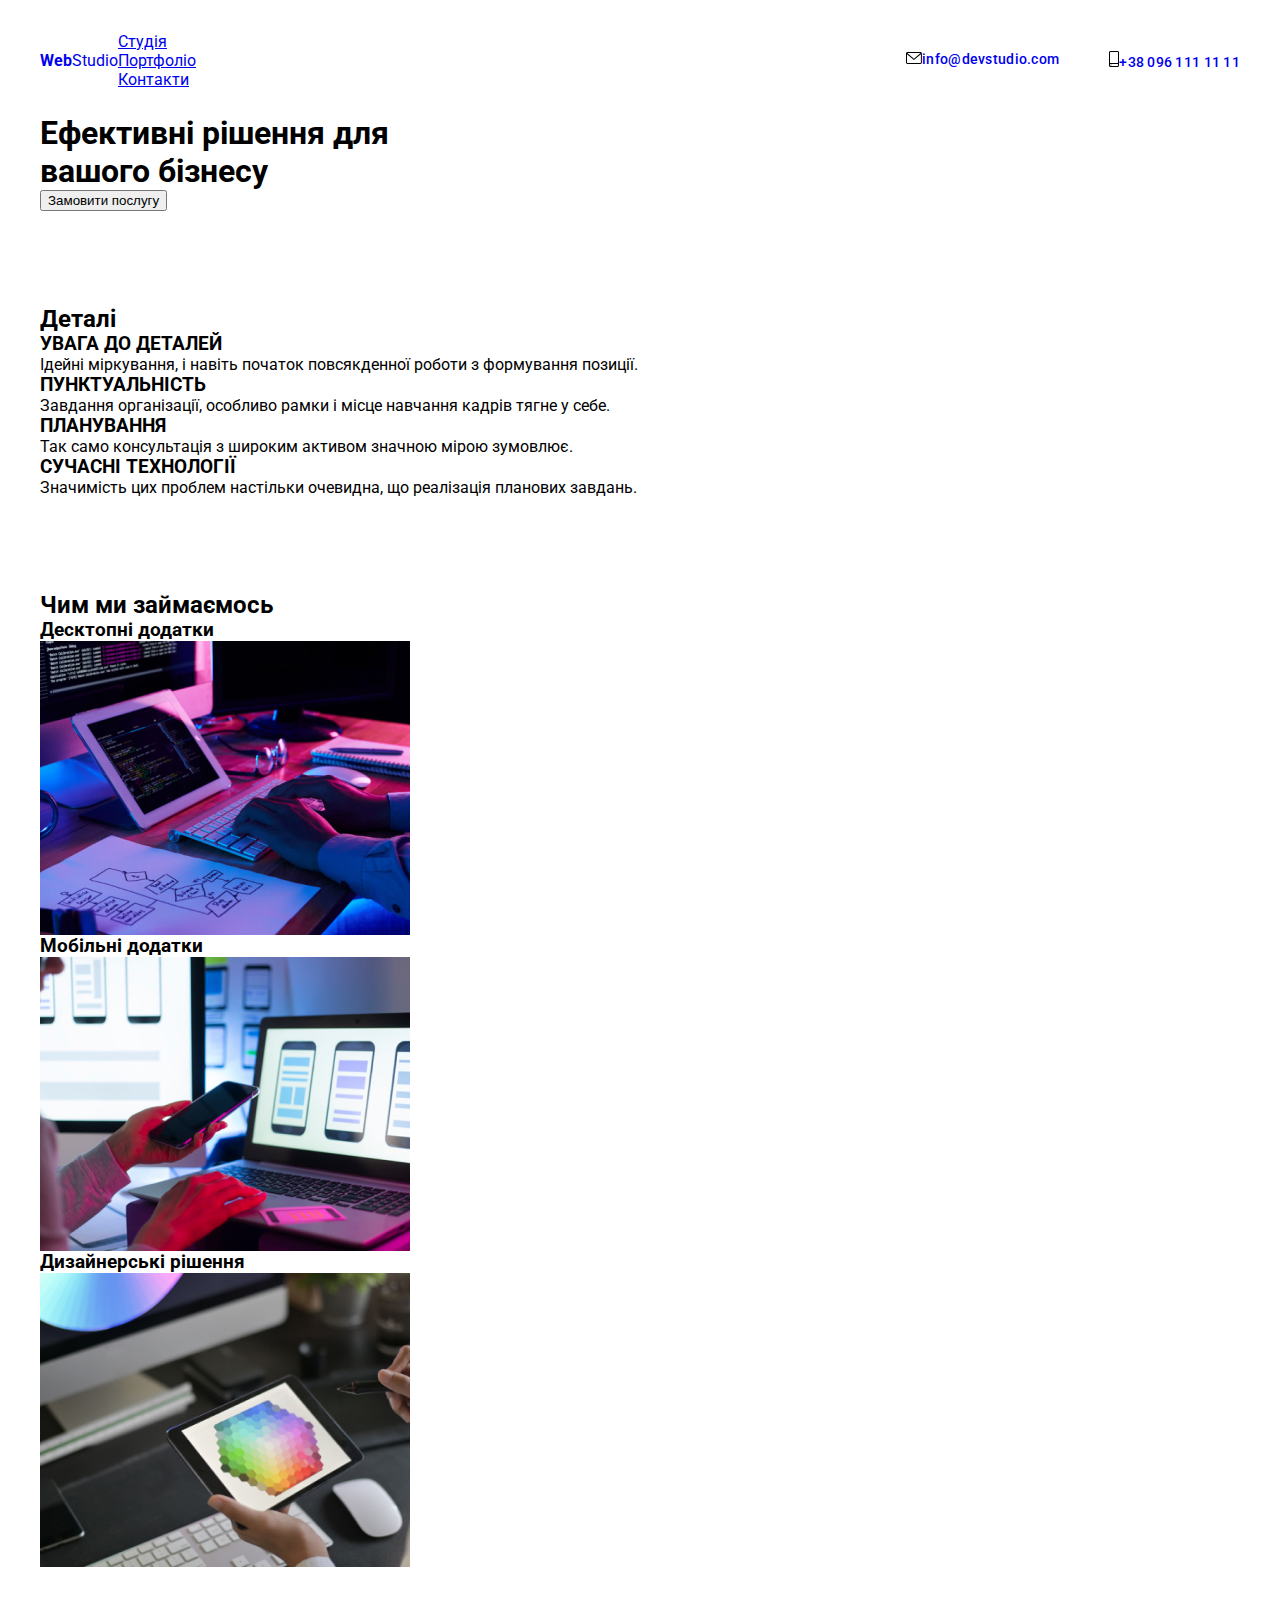
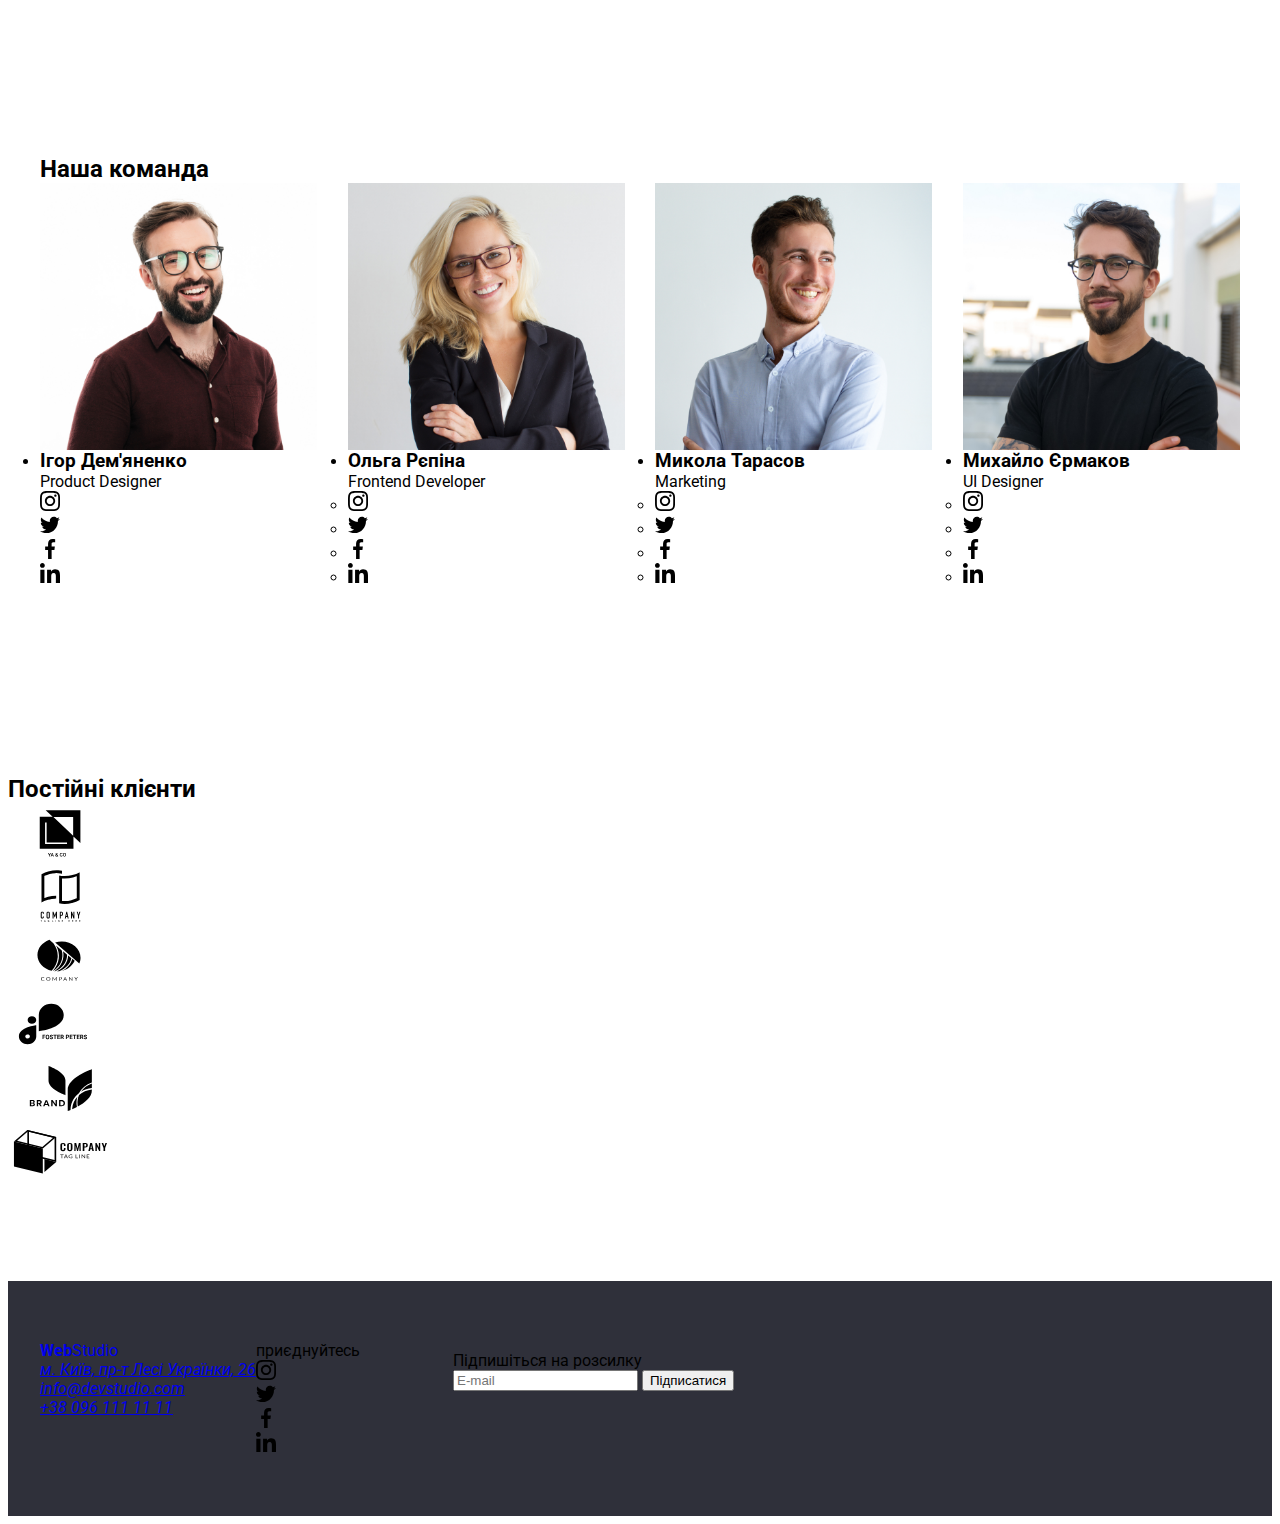
==== index.html @ be44d1a6 "HEPLP" ====
<!DOCTYPE html>
<html lang="en">
  <head>
    <meta charset="UTF-8" />
    <meta name="viewport" content="width=device-width, initial-scale=1.0" />
    <title>WebStudio</title>
    <link rel="shortcut icon" href="./images/favicon.svg" type="image/x-icon">
    <link
      rel="stylesheet"
      href="https://cdnjs.cloudflare.com/ajax/libs/modern-normalize/2.0.0/modern-normalize.min.css"
      integrity="sha512-4xo8blKMVCiXpTaLzQSLSw3KFOVPWhm/TRtuPVc4WG6kUgjH6J03IBuG7JZPkcWMxJ5huwaBpOpnwYElP/m6wg=="
      crossorigin="anonymous"
      referrerpolicy="no-referrer"
    />
    <link rel="preconnect" href="https://fonts.googleapis.com" />
    <link rel="preconnect" href="https://fonts.gstatic.com" crossorigin />
    <link
      href="https://fonts.googleapis.com/css2?family=Raleway:wght@700&family=Roboto:wght@400;500;700;900&display=swap"
      rel="stylesheet"
    />
    <link rel="stylesheet" href="./css/style.css">
    <link rel="stylesheet" href="./css/main.min.css">
  </head>
  <body>
    <header class="header">
      <div class="container">
        <a href="./index.html"  class="logo header__logo link"><b class="logo__accent">Web</b>Studio</a>
        <nav class="nav">
          <ul class="list nav__list">
            <li class="nav__item">
              <a href="./index.html" class="nav__link--current nav__link">Студія</a>
            </li>
            <li class="nav__item">
              <a href="./portfolio.html" class="nav__link">Портфоліо</a>
            </li>
            <li class="nav__item">
              <a href="./index.html" class="nav__link">Контакти</a>
            </li>
          </ul>
        </nav>
        <ul class="list contact-list">
          <li class="contact-list__item">
            <a href="mailto:info@devstudio.com" class="contact-list__link link"
            ><svg width="16" height="12" class="contact-list__icon">
            <use href="./images/symbol-defs.svg#icon-envelope"></use></svg>info@devstudio.com
          </a>
          </li>
          <li class=" contact-list__item">
            <a href="tel:+380961111111" class="contact-list__link link"
            ><svg width="10" height="16" class="contact-list__icon">
            <use href="./images/symbol-defs.svg#icon-smartphone"></use></svg>+38 096 111 11 11
          </a>
          </li>
        </ul>
      </div>
    </header>
    <main class="main">
      <section class="hero">
        <div class="container">
          <h1 class="hero__title">
            Ефективні рішення для<br />вашого бізнесу
          </h1>
          <button type="button" class="btn hero__btn" data-modal-open>
            Замовити послугу
          </button>
        </div>
      </section>
      <section class="advantages">
        <div class="container">
          <h2 class="visually__hidden">Деталі</h2>
          <ul class="list advantages__list">
            <li class="advantages__item">
              <h3 class="advantages__title">УВАГА ДО ДЕТАЛЕЙ</h3>
              <p class="advantages__subtitle">
                Ідейні міркування, і навіть початок повсякденної роботи з
                формування позиції.
              </p>
            </li>
            <li class="advantages__item">
              <h3 class="advantages__title">ПУНКТУАЛЬНІСТЬ</h3>
              <p class="advantages__subtitle">
                Завдання організації, особливо рамки і місце навчання кадрів
                тягне у себе.
              </p>
            </li>
            <li class="advantages__item">
              <h3 class="advantages__title">ПЛАНУВАННЯ</h3>
              <p class="advantages__subtitle">
                Так само консультація з широким активом значною мірою зумовлює.
              </p>
            </li>
            <li class="advantages__item">
              <h3 class="advantages__title">СУЧАСНІ ТЕХНОЛОГІЇ</h3>
              <p class="advantages__subtitle">
                Значимість цих проблем настільки очевидна, що реалізація
                планових завдань.
              </p>
            </li>
          </ul>
        </div>
      </section>
      <section class="work">
        <div class="container">
          <h2 class="work__title">Чим ми займаємось</h2>
          <ul class="list work__list">
            <li class="work__item">
              <h3 class="work__text">Десктопні додатки</h3>
              <img
                src="./images/work_img1.jpg"
                class="work__img"
                alt="працюємо"
              />
            </li>
            <li class="work__item">
               <h3 class="work__text">Мобільні додатки</h3>
              <img
                src="./images/work_img2.jpg"
                class="work__img"
                alt="телефон"
              />
            </li>
            <li class="work__item">
               <h3 class="work__text">Дизайнерські рішення</h3>
              <img
                src="./images/work_img3.jpg"
                class="work__img"
                alt="планшет"
              />
            </li>
          </ul>
        </div>
      </section>
      <section class="workers">
        <div class="container">
          <h2 class="workers__title">Наша команда</h2>
          <ul class="workers-list">
            <li class="workers__item">
              <img
                src="./images/worker_img4.jpg"
                class="workers__img"
                height="260"
                alt="Ігор Дем'яненко Product Designer"
              />
              <div class="div__workers">
              <h3 class="workers__title">Ігор Дем'яненко</h3>
              <p class="workers__subtitle">Product Designer</p>
              <ul class="list workers-soc-list">
                <li class="item__icon"><a href="" class="workers__link"><svg width="20" height="20" class="icon__link">
              <use href="./images/symbol-defs.svg#icon-instagram"></use></svg></a></li>
                <li class="item__icon"><a href="" class="workers__link"><svg width="20" height="20" class="icon__link">
              <use href="./images/symbol-defs.svg#icon-twitter"></use></svg></a></li>
                <li class="item__icon"><a href="" class="workers__link"><svg width="20" height="20" class="icon__link">
              <use href="./images/symbol-defs.svg#icon-facebook"></use></svg></a></li>
                <li class="item__icon"><a href="" class="workers__link"><svg width="20" height="20" class="icon__link">
              <use href="./images/symbol-defs.svg#icon-linkedin"></use></svg></a></li>
              </ul>
              </div>
            </li>
            <li class="workers__item">
              <img
                src="./images/worker_img5.jpg"
                class="workers__img"
                height="260"
                alt="Ольга Рєпіна Frontend Developer"
              />
              <div class="div__workers">
              <h3 class="workers__title">Ольга Рєпіна</h3>
              <p class="workers__subtitle">Frontend Developer</p>
              <ul class="workers-soc-list">
                <li class="item__icon"><a href="" class="workers__link"><svg width="20" height="20" class="icon__link">
              <use href="./images/symbol-defs.svg#icon-instagram"></use></svg></a></li>
                <li class="item__icon"><a href="" class="workers__link"><svg width="20" height="20" class="icon__link">
              <use href="./images/symbol-defs.svg#icon-twitter"></use></svg></a></li>
                <li class="item__icon"><a href="" class="workers__link"><svg width="20" height="20" class="icon__link">
              <use href="./images/symbol-defs.svg#icon-facebook"></use></svg></a></li>
                <li class="item__icon"><a href="" class="workers__link"><svg width="20" height="20" class="icon__link">
              <use href="./images/symbol-defs.svg#icon-linkedin"></use></svg></a></li>
              </ul>
              </div>
            </li>
            <li class="workers__item">
              <img
                src="./images/worker_img6.jpg"
                class="workers__img"
                height="260"
                alt="Микола Тарасов Marketing"
              />
              <div class="div__workers">
              <h3 class="workers__title">Микола Тарасов</h3>
              <p class="workers__subtitle">Marketing</p>
              <ul class="workers-soc-list">
                <li class="item__icon"><a href="" class="workers__link"><svg width="20" height="20" class="icon__link">
              <use href="./images/symbol-defs.svg#icon-instagram"></use></svg></a></li>
                <li class="item__icon"><a href="" class="workers__link"><svg width="20" height="20" class="icon__link">
              <use href="./images/symbol-defs.svg#icon-twitter"></use></svg></a></li>
                <li class="item__icon"><a href="" class="workers__link"><svg width="20" height="20" class="icon__link">
              <use href="./images/symbol-defs.svg#icon-facebook"></use></svg></a></li>
                <li class="item__icon"><a href="" class="workers__link"><svg width="20" height="20" class="icon__link">
              <use href="./images/symbol-defs.svg#icon-linkedin"></use></svg></a></li>
              </ul>
              </div>
            </li>
            <li class="workers__item">
              <img
                src="./images/worker_img7.jpg"
                class="workers__img"
                height="260"
                alt="Михайло Єрмаков UI Designer"
              />
              <div class="div__workers">
              <h3 class="workers__title">Михайло Єрмаков</h3>
              <p class="workers__subtitle">UI Designer</p>
              <ul class="workers-soc-list">
                <li class="item__icon"><a href="" class="workers__link"><svg width="20" height="20" class="icon__link">
              <use href="./images/symbol-defs.svg#icon-instagram"></use></svg></a></li>
                <li class="item__icon"><a href="" class="workers__link"><svg width="20" height="20" class="icon__link">
              <use href="./images/symbol-defs.svg#icon-twitter"></use></svg></a></li>
                <li class="item__icon"><a href="" class="workers__link"><svg width="20" height="20" class="icon__link">
              <use href="./images/symbol-defs.svg#icon-facebook"></use></svg></a></li>
                <li class="item__icon"><a href="" class="workers__link"><svg width="20" height="20" class="icon__link">
              <use href="./images/symbol-defs.svg#icon-linkedin"></use></svg></a></li>
              </ul>
              </div>
            </li>
          </ul>
        </div>
      </section>
      <section class="customer">
        <h2 class="customer__title">Постійні клієнти</h2>
        <ul class="customer__list list">
          <li class="customer__item"><a href="" class="customer__link"><svg width="106" height="60" class="customer__icon">
            <use href="./images/symbol-defs.svg#icon-logo_yaco"></use></svg></a></li>
            <li class="customer__item"><a href="" class="customer__link"><svg width="106" height="60" class="customer__icon">
            <use href="./images/symbol-defs.svg#icon-logo_companytaglinehere"></use></svg></a></li>
            <li class="customer__item"><a href="" class="customer__link"><svg width="106" height="60" class="customer__icon">
            <use href="./images/symbol-defs.svg#icon-logo_company"></use></svg></a></li>
            <li class="customer__item"><a href="" class="customer__link"><svg width="106" height="60" class="customer__icon">
            <use href="./images/symbol-defs.svg#icon-logo_foster"></use></svg></a></li>
            <li class="customer__item"><a href="" class="customer__link"><svg width="106" height="60" class="customer__icon">
            <use href="./images/symbol-defs.svg#icon-logo_brand"></use></svg></a></li>
            <li class="customer__item"><a href="" class="customer__link"><svg width="106" height="60" class="customer__icon">
          <use href="./images/symbol-defs.svg#icon-logo_tagline"></use></svg></a></li>
        </ul>
      </section>
    </main>
    <footer class="footer">
      <div class="container">
        <div class="footer-contacts">
        <a href="./index.html"  class="link logo footer__logo"><b class="logo__accent">Web</b>Studio</a>
        <address class="footer-contacts__address">
          <ul class="list footer-contacts__list">
            <li class="footer-contacts__item">
              <a
                href="https://goo.gl/maps/zTwNYQhZRMvZq7Xy6"
                target="_blank"
                class="footer-contacts__link"
                >м. Київ, пр-т Лесі Українки, 26</a
              >
            </li>
            <li class="footer-contacts__item">
              <a href="mailto:info@devstudio.com" class="footer-contacts__link"
                >info@devstudio.com</a
              >
            </li>
            <li class="footer-contacts__item">
              <a href="tel:+380961111111" class="footer-contacts__link"
                >+38 096 111 11 11</a
              >
            </li>
          </ul>
        </address>
        </div>
        <div class="footer-soc">
        <p class="footer-soc__subtitle">приєднуйтесь</p>
          <ul class="list footer-soc__list">
              <li class="footer-soc__item"><a href="" class="footer-soc__link"><svg width="20" height="20" class="footer-soc__icon">
            <use href="./images/symbol-defs.svg#icon-instagram"></use></svg></a></li>
              <li class="footer-soc__item"><a href="" class="footer-soc__link"><svg width="20" height="20" class="footer-soc__icon">
            <use href="./images/symbol-defs.svg#icon-twitter"></use></svg></a></li>
              <li class="footer-soc__item"><a href="" class="footer-soc__link"><svg width="20" height="20" class="footer-soc__icon">
            <use href="./images/symbol-defs.svg#icon-facebook"></use></svg></a></li>
              <li class="footer-soc__item"><a href="" class="footer-soc__link"><svg width="20" height="20" class="footer-soc__icon">
            <use href="./images/symbol-defs.svg#icon-linkedin"></use></svg></a></li>
          </ul>
          </div>
          <div class="footer-form-div">
            <p class="footer-form-div__text">Підпишіться на розсилку</p>
            <form class="footer-form-div__form">
              <input type="email" name="email" placeholder="E-mail" class="footer-form-div--input">
              <button type="submit" class="btn footer-form-div__btn">Підписатися</button>
            </form>
          </div>
      </div>
    </footer>
        <div class="backdrop is-hidden" data-modal>
    <div class="modal">
      <button type="button" class="btn-close" data-modal-close>
        <svg width="20" height="20">
            <use
              href="./images/symbol-defs.svg#icon-close-black-18dp-2-1"
            ></use>
          </svg>
      </button>
      <h3 class="modal__title">Залиште свої дані, ми вам передзвонимо</h3>
      <form class="modal__form">
        <label for="name" class="modal__label">Ім'я
        <input type="text" id="name" name="name" class="modal__input">
        <svg width="18" height="18" class="modal__icon">
            <use
              href="./images/symbol-defs.svg#icon-person-black"
            ></use>
          </svg>
          </label>
        <label for="phone" class="modal__label">Телефон
        <input type="tel" id="phone" name="phone" class="modal__input">
        <svg width="18" height="18" class="modal__icon">
            <use
              href="./images/symbol-defs.svg#icon-phone-black"
            ></use>
          </svg>
          </label>
        <label for="email" class="modal__label">Пошта
        <input type="email" id="email" name="email" class="modal__input">
        <svg width="18" height="18" class="modal__icon">
            <use
              href="./images/symbol-defs.svg#icon-email-black"
            ></use>
          </svg>
          </label>
        <label for="comment" class="modal__label">Коментар
        <textarea id="comment" cols="30" rows="7" name="comment" placeholder="Введіть текст" class="modal__textarea"></textarea>
        </label>
        <label for="text" class="modal__checkbox"><input type="checkbox" class="modal__checkbox-input">Погоджуюся з розсилкою та приймаю<a href="" class="modal__link">Умови договору</a></label>
        <button type="button" class="btn modal__btn">Відправити</button>
    </div>
    </form>
    </div>
    <script src="./js/modal.js"></script>
  </body>
</html>
---- css/style.css ----
:root {
  --accent-color: #2196f3;
  --main-color: #212121;
  --add-color: #757575;
  --add-white: #ffffff;
  --main-bd-color: #2f303a;
  --bg-color: #4DB02A;
}
body {
  font-family: Roboto;
}
h1,
h2,
h3,
h4,
p {
  margin-top: 0;
  margin-bottom: 0;
}
ul {
  margin-top: 0;
  margin-bottom: 0;
  padding-left: 0;
}
img {
  display: block;
  max-width: 100%;
  height: auto;
}
.list {
  list-style: none;
  padding: 0;
}
.link {
  text-decoration: none;
}
.visually-hidden {
  position: absolute;
  width: 1px;
  height: 1px;
  margin: -1px;
  border: 0;
  padding: 0;
  white-space: nowrap;
  clip-path: inset(100%);
  clip: rect(0 0 0 0);
  overflow: hidden;
}
.container {
  width: 1200px;
  margin: 0 auto;
  padding: 0 15px;
}
.header {
  padding-top: 24px;
  padding-bottom: 25px;
}
.header .container {
  display: flex;
  align-items: center;
}
.logo-link {
  font-family: Raleway;
  font-size: 26px;
  letter-spacing: 0.78px;
  margin-right: 93px;
  color: #000;
}
.logo-link {
  text-decoration: none;
}
.current.nav-link {
  color: var(--accent-color);
}
.current::after {
  content: "";
  display: block;
  height: 4px;
  width: 100%;
  background-color: var(--accent-color);
  position: absolute;
  top: 45px;
  border-radius: 2px;
  transition: transform 250ms cubic-bezier(0.4, 0, 0.2, 1);
}
.current:hover:after {
  transform: translateY(-20px);
}
.logo-accent {
  color: var(--accent-color);
}
.nav-list {
  display: flex;
  gap: 50px;
}
.nav-link {
  color: var(--main-color);
  font-size: 14px;
  font-weight: 500;
  letter-spacing: 0.28px;
  text-decoration: none;
  position: relative;
  transition: color 250ms cubic-bezier(0.4, 0, 0.2, 1);
}
.nav-link:hover,
.nav-link:focus {
  color: var(--accent-color);
  cursor: pointer;
}
.contact-div {
  margin-right: 70px;
  display: flex;
  flex-direction: column;
}
.contact-list {
  color: var(--add-color);
  font-size: 14px;
  font-weight: 500;
  letter-spacing: 0.28px;
  text-decoration: none;
  display: flex;
  margin-left: auto;
  gap: 50px;
}
.contact-link {
  color: var(--add-color);
  font-size: 14px;
  font-weight: 500;
  letter-spacing: 0.28px;
  text-decoration: none;
  display: flex;
  align-items: center;
  gap: 10px;
  transition: color 250ms cubic-bezier(0.4, 0, 0.2, 1);
}
.contact-link:hover,
.contact-link:focus {
  color: var(--accent-color);
  cursor: pointer;
}
.contacts-list-item:not(:last-child) {
  margin-bottom: 9px;
}
.list-icon {
  display: inline-block;
  fill: #757575;
  transition: fill 250ms cubic-bezier(0.4, 0, 0.2, 1);
}
.contact-link:hover .list-icon,
.contact-link:focus .list-icon {
  fill: var(--accent-color);
}
.hero-contant {
  color: var(--add-white);
  background-color: var(--main-bd-color);
  text-align: center;
  padding-top: 200px;
  padding-bottom: 200px;
  background-repeat: no-repeat;
  background-image: linear-gradient(
      rgba(47, 48, 58, 0.4),
      rgba(47, 48, 58, 0.4)
    ),
    url(../images/peaple_img.jpg);
  text-align: center;
}
.hero-contant-title {
  color: var(--add-white);
  font-size: 44px;
  font-weight: 900;
  line-height: 1.36;
  margin-bottom: 30px;
  text-transform: uppercase;
  letter-spacing: 2.64px;
}
.hero-contant-btn {
  color: var(--add-white);
  background-color: var(--accent-color);
  font-size: 16px;
  font-weight: 700;
  line-height: 1.87;
  letter-spacing: 0.96px;
  border-radius: 4px;
  padding-top: 10px;
  padding-bottom: 10px;
  padding-left: 32px;
  padding-right: 32px;
  border: none;
  box-shadow: 0px 4px 4px 0px rgba(0, 0, 0, 0.15);
  transition: opacity 250ms cubic-bezier(0.4, 0, 0.2, 1);
}
.hero-contant-btn:hover,
.hero-contant-btn:focus {
  cursor: pointer;
  opacity: 0.7;
}
.advantages {
  padding-top: 94px;
  padding-bottom: 94px;
}
.advantages-list {
  display: flex;
  gap: 30px;
}
.advantages-item-title {
  color: var(--main-color);
  font-size: 14px;
  letter-spacing: 0.42px;
  flex-basis: calc((100% - 3 * 30px) / 4);
}
.advantages-item-title::before {
  content: "";
  width: 270px;
  height: 120px;
  border-radius: 4px;
  background-color: var(--add-white);
  background-position: center;
  background-repeat: no-repeat;
  display: block;
  margin-bottom: 30px;
}
.advantages-item-title:nth-child(1)::before {
  background-image: url(../images/group_svg1_svg.svg);
}
.advantages-item-title:nth-child(2)::before {
  background-image: url(../images/clock_svg2_svg.svg);
}
.advantages-item-title:nth-child(3)::before {
  background-image: url(../images/diagram_svg3_svg.svg);
}
.advantages-item-title:nth-child(4)::before {
  background-image: url(../images/astronaut_svg4_svg.svg);
}
.advantages-subtitle {
  color: var(--add-color);
  font-size: 14px;
  line-height: 1.71;
  letter-spacing: 0.42px;
}
.advantages-title {
  color: var(--main-color);
  font-size: 14px;
  padding-bottom: 10px;
}
.work {
  padding-bottom: 94px;
}
.work-list {
  display: flex;
  justify-content: center;
  gap: 30px;
}
.work-title {
  color: var(--main-color);
  font-size: 36px;
  letter-spacing: 1.08px;
  text-align: center;
  margin-bottom: 50px;
}
.work-item {
  position: relative;
}
.work-text {
  color: var(--add-white);
  text-align: center;
  font-size: 14px;
  font-weight: 700;
  line-height: normal;
  letter-spacing: 0.42px;
  text-transform: uppercase;
  background: rgba(47, 48, 58, 0.8);
  position: absolute;
  text-align: center;
  width: 370px;
  padding: 27px 0;
  bottom: 0px;
}
.workers {
  padding-top: 94px;
  padding-bottom: 94px;
  background: var(--add-white);
}
.workers-title {
  color: var(--main-color);
  font-size: 36px;
  letter-spacing: 1.08px;
  text-align: center;
  margin-bottom: 50px;
}
.workers-subtitle {
  color: var(--add-color);
  text-align: center;
  letter-spacing: 0.48px;
  font-size: 16px;
  padding-bottom: 16px;
}
.workers-item-title {
  color: var(--main-color);
  text-align: center;
  font-size: 16px;
  letter-spacing: 0.48px;
  margin-bottom: 10px;
}
.div-workers {
  padding-top: 30px;
  padding-bottom: 30px;
}
.workers-item {
  box-shadow: 0px 2px 1px 0px rgba(0, 0, 0, 0.2),
    0px 1px 1px 0px rgba(0, 0, 0, 0.14), 0px 1px 3px 0px rgba(0, 0, 0, 0.12);
  border-radius: 0px 0px 4px 4px;
  background: var(--add-white);
}
.workers-list {
  display: flex;
  justify-content: center;
  gap: 30px;
}
.workers-social-list {
  display: flex;
  justify-content: center;
  gap: 10px;
}
.workers-link {
  border-radius: 50%;
  background-color: transparent;
  padding: 12px;
  display: flex;
  align-items: center;
  transition: background-color 250ms cubic-bezier(0.4, 0, 0.2, 1);
}
.workers-link:hover,
.workers-link:focus {
  background-color: var(--accent-color);
  cursor: pointer;
}
.icon-link {
  fill: var(--add-color);
  transition: fill 250ms cubic-bezier(0.4, 0, 0.2, 1);
}
.workers-link:focus .icon-link,
.workers-link:hover .icon-link {
  fill: var(--add-white);
}
.customer {
  padding-top: 94px;
  padding-bottom: 94px;
}
.customer-title {
  color: var(--main-color);
  text-align: center;
  font-size: 36px;
  line-height: normal;
  letter-spacing: 1.08px;
  /* margin-top: 94px; */
  margin-bottom: 50px;
}
.customer-soc-list {
  display: flex;
  justify-content: center;
  gap: 30px;
}
.customer-icon-link {
  fill: var(--add-color);
  transition: fill 250ms cubic-bezier(0.4, 0, 0.2, 1);
  background-size: ;
}
.customer-link {
  border-radius: 4px;
  border: 1px solid var(--add-color);
  width: 170px;
  height: 92px;
  display: flex;
  align-items: center;
  justify-content: center;
  transition: border-color 250ms cubic-bezier(0.4, 0, 0.2, 1);
}
.customer-link:hover, 
.customer-link:focus {
  border-color: var(--accent-color);
}
.customer-link:hover .customer-icon-link,
.customer-link:focus .customer-icon-link {
  cursor: pointer;
  fill: var(--accent-color);
}
.contact-address {
  color: var(--add-white);
  background-color: var(--main-bd-color);
  font-size: 14px;
  line-height: 1.71;
  letter-spacing: 0.42px;
  text-decoration: none;
  transition: color 250ms cubic-bezier(0.4, 0, 0.2, 1);
}
.contact-address:hover {
  color: var(--accent-color);
  cursor: pointer;
}
.contact-address {
  font-style: normal;
}

.footer {
  background-color: var(--main-bd-color);
  padding-top: 60px;
  padding-bottom: 60px;
  display: flex;
}
.footer-link {
  color: var(--add-color);
  font-size: 14px;
  letter-spacing: 0.42px;
  text-decoration: none;
  transition: color 250ms cubic-bezier(0.4, 0, 0.2, 1);
}
.footer-link:hover, 
.footer-link:focus {
  color: var(--accent-color);
  cursor: pointer;
}
.footer-logo-link {
  font-family: Raleway;
  font-size: 26px;
  letter-spacing: 0.78px;
  color: var(--add-white);
  margin-bottom: 20px;
}
.footer .container {
  display: flex;
}
.address-link {
  color: var(--add-white);
  text-decoration: none;
  transition: color 250ms cubic-bezier(0.4, 0, 0.2, 1);
}
.address-link:hover,
.address-link:focus {
  color: var(--accent-color);
  cursor: pointer;
}
.join-subtitle {
  color: var(--add-white);
  font-size: 14px;
  font-weight: 700;
  line-height: normal;
  letter-spacing: 0.42px;
  text-transform: uppercase;
  margin-bottom: 20px;
}
.soc-list-icon {
  fill: var(--add-white);
}
.soc-link {
  border-radius: 50%;
  padding: 12px;
  display: flex;
  align-items: center;
  background-color: rgba(255, 255, 255, 0.1);
  justify-content: center;
  width: 44px;
  height: 44px;
  transition: background-color 250ms cubic-bezier(0.4, 0, 0.2, 1);
}
.soc-link:hover,
.soc-link:focus {
  background-color: var(--accent-color);
  cursor: pointer;
}
.join-soc-list {
  display: flex;
  justify-content: center;
  gap: 10px;
}
.soc-div {
  padding-top: 10px;
}
.footer-form {
  display: flex;
  align-items: center;
  gap: 12px;
}
.footer-form-text {
  color: var(--add-white);
  font-size: 14px;
  font-weight: 700;
  line-height: normal;
  letter-spacing: 0.42px;
  text-transform: uppercase;
  margin-bottom: 20px;
}
.footer-form-input {
  color: rgba(255, 255, 255, 0.6);
  line-height: 20px;
  letter-spacing: 0.48px;
  background: transparent;
  border-radius: 4px;
  border: 1px solid rgba(255, 255, 255, 0.3);
  box-shadow: 0px 4px 4px 0px rgba(0, 0, 0, 0.15);
  padding: 15px;
  width: 358px;
  transition: border-color 250ms cubic-bezier(0.4, 0, 0.2, 1);
}
.footer-form-input:hover,
.footer-form-input:focus {
  border-color: var(--accent-color);
  outline: none;
}
.footer-form-btn {
  color: var(--add-white);
  display: flex;
  align-items: center;
  font-weight: 700;
  line-height: 30px;
  letter-spacing: 0.96px;
  border-radius: 4px;
  background: var(--accent-color);
  box-shadow: 0px 4px 4px 0px rgba(0, 0, 0, 0.15);
  border: none;
  padding-top: 10px;
  padding-bottom: 10px;
  padding-left: 28px;
  gap: 10px;
  padding-right: 28px;
  transition: opacity 250ms cubic-bezier(0.4, 0, 0.2, 1);
}
.footer-form-btn::after {
  content: "";
  display: inline-block;
  height: 24px;
  width: 24px;
  background-image: url(../images/telegram_new.svg);
  background-repeat: no-repeat;
  background-position: center;
}
.footer-form-btn:hover,
.footer-form-btn:focus{
  cursor: pointer;
  opacity: 0.7;
}
.footer-form-div {
  margin-left: 93px;
  padding-top: 10px;
}
.order-title {
  color: var(--main-color);
  text-align: center;
  font-family: Roboto;
  font-size: 20px;
  font-style: normal;
  font-weight: 700;
  line-height: normal;
  letter-spacing: 0.6px;
  margin-bottom: 12px;
}
.form-label {
  display: flex;
  flex-direction: column;
  color: var(--add-color);
  font-size: 12px;
  line-height: normal;
  letter-spacing: 0.12px;
  position: relative;
}
.form-label:not(:first-child) {
  margin-top: 10px;
}
.input-textarea {
  color: rgba(117, 117, 117, 0.5);
  line-height: normal;
  letter-spacing: 0.12px;
  padding: 12px 16px 12px 16px;
  border-radius: 4px;
  border: 1px solid rgba(33, 33, 33, 0.2);
  padding-top: 12px;
  padding-left: 16px;
  width: 448px;
  resize: none;
  margin-top: 4px;
  transition: border-color 250ms cubic-bezier(0.4, 0, 0.2, 1);
}
.form-input {
  border-radius: 4px;
  border: 1px solid rgba(33, 33, 33, 0.2);
  width: 448px;
  height: 40px;
  margin-top: 4px;
  padding: 11px 0 11px 42px;
  outline: none;
  transition: border-color 250ms cubic-bezier(0.4, 0, 0.2, 1);
}
.form-input:hover,
.form-input:focus,
.input-textarea:hover,
.input-textarea:focus {
  border-color: var(--accent-color);
}
.backdrop {
  position: fixed;
  top: 0;
  left: 0;
  width: 100%;
  height: 100%;
  background-color: rgba(0, 0, 0, 0.2);
  opacity: 1;
  transition: opacity 250ms cubic-bezier(0.4, 0, 0.2, 1);
}
.backdrop.is-hidden {
  opacity: 0;
  pointer-events: none;
}
.no-scroll {
  overflow: hidden;
}
.modal {
  position: absolute;
  top: 50%;
  left: 50%;
  min-width: 528px;
  min-height: 581px;
  border-radius: 4px;
  background: #fff;
  box-shadow: 0px 2px 1px 0px rgba(0, 0, 0, 0.2),
    0px 1px 1px 0px rgba(0, 0, 0, 0.14), 0px 1px 3px 0px rgba(0, 0, 0, 0.12);
  transform: translate(-50%, -50%) scale(1);
  padding: 40px;
  transition: transform 250ms cubic-bezier(0.4, 0, 0.2, 1);
  }
  .backdrop.is-hidden .modal {
    transform: translate(-50%, -50%) scale(0);
  }
.btn-order {
  border: 1px solid rgba(0, 0, 0, 0.1);
  border-radius: 50%;
  padding: 6px;
  display: flex;
  align-items: center;
  justify-content: center;
  background: none;
  position: absolute;
  right: 8px;
  top: 8px;
  transition: fill 250ms cubic-bezier(0.4, 0, 0.2, 1);
}
.btn-order:hover,
.btn-order:focus {
  cursor: pointer;
  fill: var(--accent-color);
}
.modal-btn {
  color: var(--add-white);
  text-align: center;
  font-family: Roboto;
  font-size: 16px;
  font-style: normal;
  font-weight: 700;
  line-height: 30px;
  letter-spacing: 0.96px;
  border-radius: 4px;
  background: var(--accent-color);
  box-shadow: 0px 4px 4px 0px rgba(0, 0, 0, 0.15);
  padding: 10px 52px 10px 52px;
  border: none;
  display: block;
  margin: 0 auto;
  transition: opacity 250ms cubic-bezier(0.4, 0, 0.2, 1);
}
.modal-btn:hover ,
.modal-btn:focus {
  cursor: pointer;
  opacity: 0.7;
}
.modal-icon {
  position: absolute;
  display: flex;
  align-items: center;
  bottom: 11px;
  left: 12px;
  transition: fill 250ms cubic-bezier(0.4, 0, 0.2, 1);
}
.form-input:hover + .modal-icon,
.form-input:focus + .modal-icon {
  fill: var(--accent-color);
}
.text-modal {
  color: var(--add-color);
  font-family: Roboto;
  font-size: 14px;
  font-style: normal;
  font-weight: 400;
  line-height: 24px;
  /* 171.429% */
  letter-spacing: 0.42px;
  display: flex;
  align-items: center;
  justify-content: center;
  margin-top: 20px;
  margin-bottom: 30px;
  gap: 8px;
}
.modal-link {
  color: var(--accent-color);
  font-family: Roboto;
  font-size: 14px;
  font-style: normal;
  font-weight: 400;
  line-height: 24px;
  letter-spacing: 0.42px;
  text-decoration-line: underline;
}
.checkbox-btn {
  /* fill: #212121; */
}
.filter-btn {
  color: var(--main-color);
  min-width: 73px;
  padding: 6px 22px;
  font-family: Roboto;
  font-size: 16px;
  font-weight: 500;
  line-height: 1.63;
  letter-spacing: 0.48px;
  background-color: var(--add-white);
  border-radius: 4px;
  border-color: transparent;
  transition: background-color 250ms cubic-bezier(0.4, 0, 0.2, 1), color 250ms cubic-bezier(0.4, 0, 0.2, 1), box-shadow 250ms cubic-bezier(0.4, 0, 0.2, 1);
}
.filter-btn:hover,
.filter-btn:focus {
  color: var(--add-white);
  background-color: var(--accent-color);
  cursor: pointer;
  box-shadow: 0px 2px 2px 0px rgba(0, 0, 0, 0.12),
    0px 1px 2px 0px rgba(0, 0, 0, 0.08), 0px 3px 1px 0px rgba(0, 0, 0, 0.1);
}
.filter-list {
  display: flex;
  justify-content: center;
  gap: 8px;
}
.projects {
  padding-top: 94px;
  padding-bottom: 50px;
}
.project-item-title {
  color: var(--main-color);
  font-size: 18px;
  line-height: 2;
  letter-spacing: 1.08px;
}
.projects-list {
  margin-top: 50px;
  display: flex;
  flex-wrap: wrap;
  gap: 30px;
}
.project-link {
  text-decoration: none;
  display: block;
  transition: box-shadow 250ms cubic-bezier(0.4, 0, 0.2, 1);
}
.project-link:focus,
.project-link:hover {
  box-shadow: 1px 4px 6px 0px rgba(0, 0, 0, 0.16),
    0px 4px 4px 0px rgba(0, 0, 0, 0.06), 0px 1px 1px 0px rgba(0, 0, 0, 0.12);
}
.div-project {
  padding: 20px 24px;
  border: 1px solid var(--add-white);
}
.projects-item {
  flex-basis: calc((100% - 60px) / 3);
}
.projects-item:hover .project-overlay {
  transform: translateY(0);
}
.project-overlay {
  position: absolute;
  top: 0;
  left: 0;
  height: 100%;
  width: 100%;
  background-color: var(--accent-color);
  transform: translateY(101%);
  transition: transform 250ms cubic-bezier(0.4, 0, 0.2, 1);
}
.text-overlay {
  color: var(--add-white);
  font-size: 18px;
  font-weight: 400;
  line-height: 28px;
  letter-spacing: 0.54px;
  padding: 63px 24px;
}
.project-subtitle {
  color: var(--add-color);
  font-size: 16px;
  line-height: 1.87;
  letter-spacing: 0.48px;
}
.wrapper-project-img {
  overflow: hidden;
  position: relative;
}
---- css/main.min.css ----
:root{--accent-color: #2196f3;--main-color: #212121;--add-color: #757575;--add-white: #ffffff;--main-bd-color: #2f303a;--bg-color: #4DB02A}body{font-family:Roboto}h1,h2,h3,h4,p{margin-top:0;margin-bottom:0}ul{margin-top:0;margin-bottom:0;padding-left:0}img{display:block;max-width:100%;height:auto}.list{list-style:none;padding:0}.link{text-decoration:none}.visually-hidden{position:absolute;width:1px;height:1px;margin:-1px;border:0;padding:0;white-space:nowrap;-webkit-clip-path:inset(100%);clip-path:inset(100%);clip:rect(0 0 0 0);overflow:hidden}.container{width:1200px;margin:0 auto;padding:0 15px}.header{padding-top:24px;padding-bottom:25px}.header .container{display:-webkit-box;display:-ms-flexbox;display:flex;-webkit-box-align:center;-ms-flex-align:center;align-items:center}.logo-link{text-decoration:none}.current.nav-link{color:var(--accent-color)}.current::after{content:"";display:block;height:4px;width:100%;background-color:var(--accent-color);position:absolute;top:45px;border-radius:2px;-webkit-transition:-webkit-transform 250ms cubic-bezier(0.4, 0, 0.2, 1);transition:-webkit-transform 250ms cubic-bezier(0.4, 0, 0.2, 1);transition:transform 250ms cubic-bezier(0.4, 0, 0.2, 1);transition:transform 250ms cubic-bezier(0.4, 0, 0.2, 1), -webkit-transform 250ms cubic-bezier(0.4, 0, 0.2, 1)}.current:hover:after{-webkit-transform:translateY(-20px);-ms-transform:translateY(-20px);transform:translateY(-20px)}.logo-accent{color:var(--accent-color)}.nav-list{display:-webkit-box;display:-ms-flexbox;display:flex;gap:50px}.nav-link{color:var(--main-color);font-size:14px;font-weight:500;letter-spacing:.28px;text-decoration:none;position:relative;-webkit-transition:color 250ms cubic-bezier(0.4, 0, 0.2, 1);transition:color 250ms cubic-bezier(0.4, 0, 0.2, 1)}.nav-link:hover,.nav-link:focus{color:var(--accent-color);cursor:pointer}.contact-list{color:var(--add-color);font-size:14px;font-weight:500;letter-spacing:.28px;text-decoration:none;display:-webkit-box;display:-ms-flexbox;display:flex;margin-left:auto;gap:50px}.contact-link{color:var(--add-color);font-size:14px;font-weight:500;letter-spacing:.28px;text-decoration:none;display:-webkit-box;display:-ms-flexbox;display:flex;-webkit-box-align:center;-ms-flex-align:center;align-items:center;gap:10px;-webkit-transition:color 250ms cubic-bezier(0.4, 0, 0.2, 1);transition:color 250ms cubic-bezier(0.4, 0, 0.2, 1)}.contact-link:hover,.contact-link:focus{color:var(--accent-color);cursor:pointer}.contacts-list-item:not(:last-child){margin-bottom:9px}.list-icon{display:inline-block;fill:#757575;-webkit-transition:fill 250ms cubic-bezier(0.4, 0, 0.2, 1);transition:fill 250ms cubic-bezier(0.4, 0, 0.2, 1)}.contact-link:hover .list-icon,.contact-link:focus .list-icon{fill:var(--accent-color)}.logo-link{font-family:Raleway;font-size:26px;letter-spacing:.78px;margin-right:93px;color:#000}.hero-contant{color:var(--add-white);background-color:var(--main-bd-color);text-align:center;padding-top:200px;padding-bottom:200px;background-repeat:no-repeat;background-image:-webkit-gradient(linear, left top, left bottom, from(rgba(47, 48, 58, 0.4)), to(rgba(47, 48, 58, 0.4))),url(../images/peaple_img.jpg);background-image:linear-gradient(rgba(47, 48, 58, 0.4), rgba(47, 48, 58, 0.4)),url(../images/peaple_img.jpg);text-align:center}.hero-contant-title{color:var(--add-white);font-size:44px;font-weight:900;line-height:1.36;margin-bottom:30px;text-transform:uppercase;letter-spacing:2.64px}.hero-contant-btn{color:var(--add-white);background-color:var(--accent-color);font-size:16px;font-weight:700;line-height:1.87;letter-spacing:.96px;border-radius:4px;padding-top:10px;padding-bottom:10px;padding-left:32px;padding-right:32px;border:none;-webkit-box-shadow:0px 4px 4px 0px rgba(0,0,0,.15);box-shadow:0px 4px 4px 0px rgba(0,0,0,.15);-webkit-transition:opacity 250ms cubic-bezier(0.4, 0, 0.2, 1);transition:opacity 250ms cubic-bezier(0.4, 0, 0.2, 1)}.hero-contant-btn:hover,.hero-contant-btn:focus{cursor:pointer;opacity:.7}.advantages{padding-top:94px;padding-bottom:94px}.advantages-list{display:-webkit-box;display:-ms-flexbox;display:flex;gap:30px}.advantages-item-title{color:var(--main-color);font-size:14px;letter-spacing:.42px;-ms-flex-preferred-size:calc((100% - 90px)/4);flex-basis:calc((100% - 90px)/4)}.advantages-item-title::before{content:"";width:270px;height:120px;border-radius:4px;background-color:var(--add-white);background-position:center;background-repeat:no-repeat;display:block;margin-bottom:30px}.advantages-item-title:nth-child(1)::before{background-image:url(../images/group_svg1_svg.svg)}.advantages-item-title:nth-child(2)::before{background-image:url(../images/clock_svg2_svg.svg)}.advantages-item-title:nth-child(3)::before{background-image:url(../images/diagram_svg3_svg.svg)}.advantages-item-title:nth-child(4)::before{background-image:url(../images/astronaut_svg4_svg.svg)}.advantages-subtitle{color:var(--add-color);font-size:14px;line-height:1.71;letter-spacing:.42px}.advantages-title{color:var(--main-color);font-size:14px;padding-bottom:10px}.work{padding-bottom:94px}.work-list{display:-webkit-box;display:-ms-flexbox;display:flex;-webkit-box-pack:center;-ms-flex-pack:center;justify-content:center;gap:30px}.work-title{color:var(--main-color);font-size:36px;letter-spacing:1.08px;text-align:center;margin-bottom:50px}.work-item{position:relative}.work-text{color:var(--add-white);text-align:center;font-size:14px;font-weight:700;line-height:normal;letter-spacing:.42px;text-transform:uppercase;background:rgba(47,48,58,.8);position:absolute;text-align:center;width:370px;padding:27px 0;bottom:0px}.workers{padding-top:94px;padding-bottom:94px;background:var(--add-white)}.workers-title{color:var(--main-color);font-size:36px;letter-spacing:1.08px;text-align:center;margin-bottom:50px}.workers-subtitle{color:var(--add-color);text-align:center;letter-spacing:.48px;font-size:16px;padding-bottom:16px}.workers-item-title{color:var(--main-color);text-align:center;font-size:16px;letter-spacing:.48px;margin-bottom:10px}.div-workers{padding-top:30px;padding-bottom:30px}.workers-item{-webkit-box-shadow:0px 2px 1px 0px rgba(0,0,0,.2),0px 1px 1px 0px rgba(0,0,0,.14),0px 1px 3px 0px rgba(0,0,0,.12);box-shadow:0px 2px 1px 0px rgba(0,0,0,.2),0px 1px 1px 0px rgba(0,0,0,.14),0px 1px 3px 0px rgba(0,0,0,.12);border-radius:0px 0px 4px 4px;background:var(--add-white)}.workers-list{display:-webkit-box;display:-ms-flexbox;display:flex;-webkit-box-pack:center;-ms-flex-pack:center;justify-content:center;gap:30px}.workers-social-list{display:-webkit-box;display:-ms-flexbox;display:flex;-webkit-box-pack:center;-ms-flex-pack:center;justify-content:center;gap:10px}.workers-link{border-radius:50%;background-color:rgba(0,0,0,0);padding:12px;display:-webkit-box;display:-ms-flexbox;display:flex;-webkit-box-align:center;-ms-flex-align:center;align-items:center;-webkit-transition:background-color 250ms cubic-bezier(0.4, 0, 0.2, 1);transition:background-color 250ms cubic-bezier(0.4, 0, 0.2, 1)}.workers-link:hover,.workers-link:focus{background-color:var(--accent-color);cursor:pointer}.icon-link{fill:var(--add-color);-webkit-transition:fill 250ms cubic-bezier(0.4, 0, 0.2, 1);transition:fill 250ms cubic-bezier(0.4, 0, 0.2, 1)}.workers-link:focus .icon-link,.workers-link:hover .icon-link{fill:var(--add-white)}.customer{padding-top:94px;padding-bottom:94px}.customer-title{color:var(--main-color);text-align:center;font-size:36px;line-height:normal;letter-spacing:1.08px;margin-bottom:50px}.customer-soc-list{display:-webkit-box;display:-ms-flexbox;display:flex;-webkit-box-pack:center;-ms-flex-pack:center;justify-content:center;gap:30px}.customer-icon-link{fill:var(--add-color);-webkit-transition:fill 250ms cubic-bezier(0.4, 0, 0.2, 1);transition:fill 250ms cubic-bezier(0.4, 0, 0.2, 1);background-size:0px}.customer-link{border-radius:4px;border:1px solid var(--add-color);width:170px;height:92px;display:-webkit-box;display:-ms-flexbox;display:flex;-webkit-box-align:center;-ms-flex-align:center;align-items:center;-webkit-box-pack:center;-ms-flex-pack:center;justify-content:center;-webkit-transition:border-color 250ms cubic-bezier(0.4, 0, 0.2, 1);transition:border-color 250ms cubic-bezier(0.4, 0, 0.2, 1)}.customer-link:hover,.customer-link:focus{border-color:var(--accent-color)}.customer-link:hover .customer-icon-link,.customer-link:focus .customer-icon-link{cursor:pointer;fill:var(--accent-color)}.footer{background-color:var(--main-bd-color);padding-top:60px;padding-bottom:60px;display:-webkit-box;display:-ms-flexbox;display:flex}.contact-div{margin-right:70px;display:-webkit-box;display:-ms-flexbox;display:flex;-webkit-box-orient:vertical;-webkit-box-direction:normal;-ms-flex-direction:column;flex-direction:column}.contact-address{color:var(--add-white);background-color:var(--main-bd-color);font-size:14px;line-height:1.71;letter-spacing:.42px;text-decoration:none;-webkit-transition:color 250ms cubic-bezier(0.4, 0, 0.2, 1);transition:color 250ms cubic-bezier(0.4, 0, 0.2, 1)}.contact-address:hover{color:var(--accent-color);cursor:pointer}.contact-address{font-style:normal}.footer-link{color:var(--add-color);font-size:14px;letter-spacing:.42px;text-decoration:none;-webkit-transition:color 250ms cubic-bezier(0.4, 0, 0.2, 1);transition:color 250ms cubic-bezier(0.4, 0, 0.2, 1)}.footer-link:hover,.footer-link:focus{color:var(--accent-color);cursor:pointer}.footer-logo-link{font-family:Raleway;font-size:26px;letter-spacing:.78px;color:var(--add-white);margin-bottom:20px}.footer .container{display:-webkit-box;display:-ms-flexbox;display:flex}.address-link{color:var(--add-white);text-decoration:none;-webkit-transition:color 250ms cubic-bezier(0.4, 0, 0.2, 1);transition:color 250ms cubic-bezier(0.4, 0, 0.2, 1)}.address-link:hover,.address-link:focus{color:var(--accent-color);cursor:pointer}.join-subtitle{color:var(--add-white);font-size:14px;font-weight:700;line-height:normal;letter-spacing:.42px;text-transform:uppercase;margin-bottom:20px}.soc-list-icon{fill:var(--add-white)}.soc-link{border-radius:50%;padding:12px;display:-webkit-box;display:-ms-flexbox;display:flex;-webkit-box-align:center;-ms-flex-align:center;align-items:center;background-color:rgba(255,255,255,.1);-webkit-box-pack:center;-ms-flex-pack:center;justify-content:center;width:44px;height:44px;-webkit-transition:background-color 250ms cubic-bezier(0.4, 0, 0.2, 1);transition:background-color 250ms cubic-bezier(0.4, 0, 0.2, 1)}.soc-link:hover,.soc-link:focus{background-color:var(--accent-color);cursor:pointer}.join-soc-list{display:-webkit-box;display:-ms-flexbox;display:flex;-webkit-box-pack:center;-ms-flex-pack:center;justify-content:center;gap:10px}.soc-div{padding-top:10px}.footer-form{display:-webkit-box;display:-ms-flexbox;display:flex;-webkit-box-align:center;-ms-flex-align:center;align-items:center;gap:12px}.footer-form-text{color:var(--add-white);font-size:14px;font-weight:700;line-height:normal;letter-spacing:.42px;text-transform:uppercase;margin-bottom:20px}.footer-form-input{color:rgba(255,255,255,.6);line-height:20px;letter-spacing:.48px;background:rgba(0,0,0,0);border-radius:4px;border:1px solid rgba(255,255,255,.3);-webkit-box-shadow:0px 4px 4px 0px rgba(0,0,0,.15);box-shadow:0px 4px 4px 0px rgba(0,0,0,.15);padding:15px;width:358px;-webkit-transition:border-color 250ms cubic-bezier(0.4, 0, 0.2, 1);transition:border-color 250ms cubic-bezier(0.4, 0, 0.2, 1)}.footer-form-input:hover,.footer-form-input:focus{border-color:var(--accent-color);outline:none}.footer-form-btn{color:var(--add-white);display:-webkit-box;display:-ms-flexbox;display:flex;-webkit-box-align:center;-ms-flex-align:center;align-items:center;font-weight:700;line-height:30px;letter-spacing:.96px;border-radius:4px;background:var(--accent-color);-webkit-box-shadow:0px 4px 4px 0px rgba(0,0,0,.15);box-shadow:0px 4px 4px 0px rgba(0,0,0,.15);border:none;padding-top:10px;padding-bottom:10px;padding-left:28px;gap:10px;padding-right:28px;-webkit-transition:opacity 250ms cubic-bezier(0.4, 0, 0.2, 1);transition:opacity 250ms cubic-bezier(0.4, 0, 0.2, 1)}.footer-form-btn::after{content:"";display:inline-block;height:24px;width:24px;background-image:url(../images/telegram_new.svg);background-repeat:no-repeat;background-position:center}.footer-form-btn:hover,.footer-form-btn:focus{cursor:pointer;opacity:.7}.footer-form-div{margin-left:93px;padding-top:10px}.order-title{color:var(--main-color);text-align:center;font-family:Roboto;font-size:20px;font-style:normal;font-weight:700;line-height:normal;letter-spacing:.6px;margin-bottom:12px}.form-label{display:-webkit-box;display:-ms-flexbox;display:flex;-webkit-box-orient:vertical;-webkit-box-direction:normal;-ms-flex-direction:column;flex-direction:column;color:var(--add-color);font-size:12px;line-height:normal;letter-spacing:.12px;position:relative}.form-label:not(:first-child){margin-top:10px}.input-textarea{color:rgba(117,117,117,.5);line-height:normal;letter-spacing:.12px;padding:12px 16px 12px 16px;border-radius:4px;border:1px solid rgba(33,33,33,.2);padding-top:12px;padding-left:16px;width:448px;resize:none;margin-top:4px;-webkit-transition:border-color 250ms cubic-bezier(0.4, 0, 0.2, 1);transition:border-color 250ms cubic-bezier(0.4, 0, 0.2, 1)}.form-input{border-radius:4px;border:1px solid rgba(33,33,33,.2);width:448px;height:40px;margin-top:4px;padding:11px 0 11px 42px;outline:none;-webkit-transition:border-color 250ms cubic-bezier(0.4, 0, 0.2, 1);transition:border-color 250ms cubic-bezier(0.4, 0, 0.2, 1)}.form-input:hover,.form-input:focus,.input-textarea:hover,.input-textarea:focus{border-color:var(--accent-color)}.backdrop{position:fixed;top:0;left:0;width:100%;height:100%;background-color:rgba(0,0,0,.2);opacity:1;-webkit-transition:opacity 250ms cubic-bezier(0.4, 0, 0.2, 1);transition:opacity 250ms cubic-bezier(0.4, 0, 0.2, 1)}.backdrop.is-hidden{opacity:0;pointer-events:none}.no-scroll{overflow:hidden}.modal{position:absolute;top:50%;left:50%;min-width:528px;min-height:581px;border-radius:4px;background:#fff;-webkit-box-shadow:0px 2px 1px 0px rgba(0,0,0,.2),0px 1px 1px 0px rgba(0,0,0,.14),0px 1px 3px 0px rgba(0,0,0,.12);box-shadow:0px 2px 1px 0px rgba(0,0,0,.2),0px 1px 1px 0px rgba(0,0,0,.14),0px 1px 3px 0px rgba(0,0,0,.12);-webkit-transform:translate(-50%, -50%) scale(1);-ms-transform:translate(-50%, -50%) scale(1);transform:translate(-50%, -50%) scale(1);padding:40px;-webkit-transition:-webkit-transform 250ms cubic-bezier(0.4, 0, 0.2, 1);transition:-webkit-transform 250ms cubic-bezier(0.4, 0, 0.2, 1);transition:transform 250ms cubic-bezier(0.4, 0, 0.2, 1);transition:transform 250ms cubic-bezier(0.4, 0, 0.2, 1), -webkit-transform 250ms cubic-bezier(0.4, 0, 0.2, 1)}.backdrop.is-hidden .modal{-webkit-transform:translate(-50%, -50%) scale(0);-ms-transform:translate(-50%, -50%) scale(0);transform:translate(-50%, -50%) scale(0)}.btn-order{border:1px solid rgba(0,0,0,.1);border-radius:50%;padding:6px;display:-webkit-box;display:-ms-flexbox;display:flex;-webkit-box-align:center;-ms-flex-align:center;align-items:center;-webkit-box-pack:center;-ms-flex-pack:center;justify-content:center;background:none;position:absolute;right:8px;top:8px;-webkit-transition:fill 250ms cubic-bezier(0.4, 0, 0.2, 1);transition:fill 250ms cubic-bezier(0.4, 0, 0.2, 1)}.btn-order:hover,.btn-order:focus{cursor:pointer;fill:var(--accent-color)}.modal-btn{color:var(--add-white);text-align:center;font-family:Roboto;font-size:16px;font-style:normal;font-weight:700;line-height:30px;letter-spacing:.96px;border-radius:4px;background:var(--accent-color);-webkit-box-shadow:0px 4px 4px 0px rgba(0,0,0,.15);box-shadow:0px 4px 4px 0px rgba(0,0,0,.15);padding:10px 52px 10px 52px;border:none;display:block;margin:0 auto;-webkit-transition:opacity 250ms cubic-bezier(0.4, 0, 0.2, 1);transition:opacity 250ms cubic-bezier(0.4, 0, 0.2, 1)}.modal-btn:hover,.modal-btn:focus{cursor:pointer;opacity:.7}.modal-icon{position:absolute;display:-webkit-box;display:-ms-flexbox;display:flex;-webkit-box-align:center;-ms-flex-align:center;align-items:center;bottom:11px;left:12px;-webkit-transition:fill 250ms cubic-bezier(0.4, 0, 0.2, 1);transition:fill 250ms cubic-bezier(0.4, 0, 0.2, 1)}.form-input:hover+.modal-icon,.form-input:focus+.modal-icon{fill:var(--accent-color)}.text-modal{color:var(--add-color);font-family:Roboto;font-size:14px;font-style:normal;font-weight:400;line-height:24px;letter-spacing:.42px;display:-webkit-box;display:-ms-flexbox;display:flex;-webkit-box-align:center;-ms-flex-align:center;align-items:center;-webkit-box-pack:center;-ms-flex-pack:center;justify-content:center;margin-top:20px;margin-bottom:30px;gap:8px}.modal-link{color:var(--accent-color);font-family:Roboto;font-size:14px;font-style:normal;font-weight:400;line-height:24px;letter-spacing:.42px;text-decoration-line:underline}.filter-btn{color:var(--main-color);min-width:73px;padding:6px 22px;font-family:Roboto;font-size:16px;font-weight:500;line-height:1.63;letter-spacing:.48px;background-color:var(--add-white);border-radius:4px;border-color:rgba(0,0,0,0);-webkit-transition:background-color 250ms cubic-bezier(0.4, 0, 0.2, 1),color 250ms cubic-bezier(0.4, 0, 0.2, 1),-webkit-box-shadow 250ms cubic-bezier(0.4, 0, 0.2, 1);transition:background-color 250ms cubic-bezier(0.4, 0, 0.2, 1),color 250ms cubic-bezier(0.4, 0, 0.2, 1),-webkit-box-shadow 250ms cubic-bezier(0.4, 0, 0.2, 1);transition:background-color 250ms cubic-bezier(0.4, 0, 0.2, 1),color 250ms cubic-bezier(0.4, 0, 0.2, 1),box-shadow 250ms cubic-bezier(0.4, 0, 0.2, 1);transition:background-color 250ms cubic-bezier(0.4, 0, 0.2, 1),color 250ms cubic-bezier(0.4, 0, 0.2, 1),box-shadow 250ms cubic-bezier(0.4, 0, 0.2, 1),-webkit-box-shadow 250ms cubic-bezier(0.4, 0, 0.2, 1)}.filter-btn:hover,.filter-btn:focus{color:var(--add-white);background-color:var(--accent-color);cursor:pointer;-webkit-box-shadow:0px 2px 2px 0px rgba(0,0,0,.12),0px 1px 2px 0px rgba(0,0,0,.08),0px 3px 1px 0px rgba(0,0,0,.1);box-shadow:0px 2px 2px 0px rgba(0,0,0,.12),0px 1px 2px 0px rgba(0,0,0,.08),0px 3px 1px 0px rgba(0,0,0,.1)}.filter-list{display:-webkit-box;display:-ms-flexbox;display:flex;-webkit-box-pack:center;-ms-flex-pack:center;justify-content:center;gap:8px}.projects{padding-top:94px;padding-bottom:50px}.project-item-title{color:var(--main-color);font-size:18px;line-height:2;letter-spacing:1.08px}.projects-list{margin-top:50px;display:-webkit-box;display:-ms-flexbox;display:flex;-ms-flex-wrap:wrap;flex-wrap:wrap;gap:30px}.project-link{text-decoration:none;display:block;-webkit-transition:-webkit-box-shadow 250ms cubic-bezier(0.4, 0, 0.2, 1);transition:-webkit-box-shadow 250ms cubic-bezier(0.4, 0, 0.2, 1);transition:box-shadow 250ms cubic-bezier(0.4, 0, 0.2, 1);transition:box-shadow 250ms cubic-bezier(0.4, 0, 0.2, 1), -webkit-box-shadow 250ms cubic-bezier(0.4, 0, 0.2, 1)}.project-link:focus,.project-link:hover{-webkit-box-shadow:1px 4px 6px 0px rgba(0,0,0,.16),0px 4px 4px 0px rgba(0,0,0,.06),0px 1px 1px 0px rgba(0,0,0,.12);box-shadow:1px 4px 6px 0px rgba(0,0,0,.16),0px 4px 4px 0px rgba(0,0,0,.06),0px 1px 1px 0px rgba(0,0,0,.12)}.div-project{padding:20px 24px;border:1px solid var(--add-white)}.projects-item{-ms-flex-preferred-size:calc((100% - 60px)/3);flex-basis:calc((100% - 60px)/3)}.projects-item:hover .project-overlay{-webkit-transform:translateY(0);-ms-transform:translateY(0);transform:translateY(0)}.project-overlay{position:absolute;top:0;left:0;height:100%;width:100%;background-color:var(--accent-color);-webkit-transform:translateY(101%);-ms-transform:translateY(101%);transform:translateY(101%);-webkit-transition:-webkit-transform 250ms cubic-bezier(0.4, 0, 0.2, 1);transition:-webkit-transform 250ms cubic-bezier(0.4, 0, 0.2, 1);transition:transform 250ms cubic-bezier(0.4, 0, 0.2, 1);transition:transform 250ms cubic-bezier(0.4, 0, 0.2, 1), -webkit-transform 250ms cubic-bezier(0.4, 0, 0.2, 1)}.text-overlay{color:var(--add-white);font-size:18px;font-weight:400;line-height:28px;letter-spacing:.54px;padding:63px 24px}.project-subtitle{color:var(--add-color);font-size:16px;line-height:1.87;letter-spacing:.48px}.wrapper-project-img{overflow:hidden;position:relative}/*# sourceMappingURL=main.min.css.map */
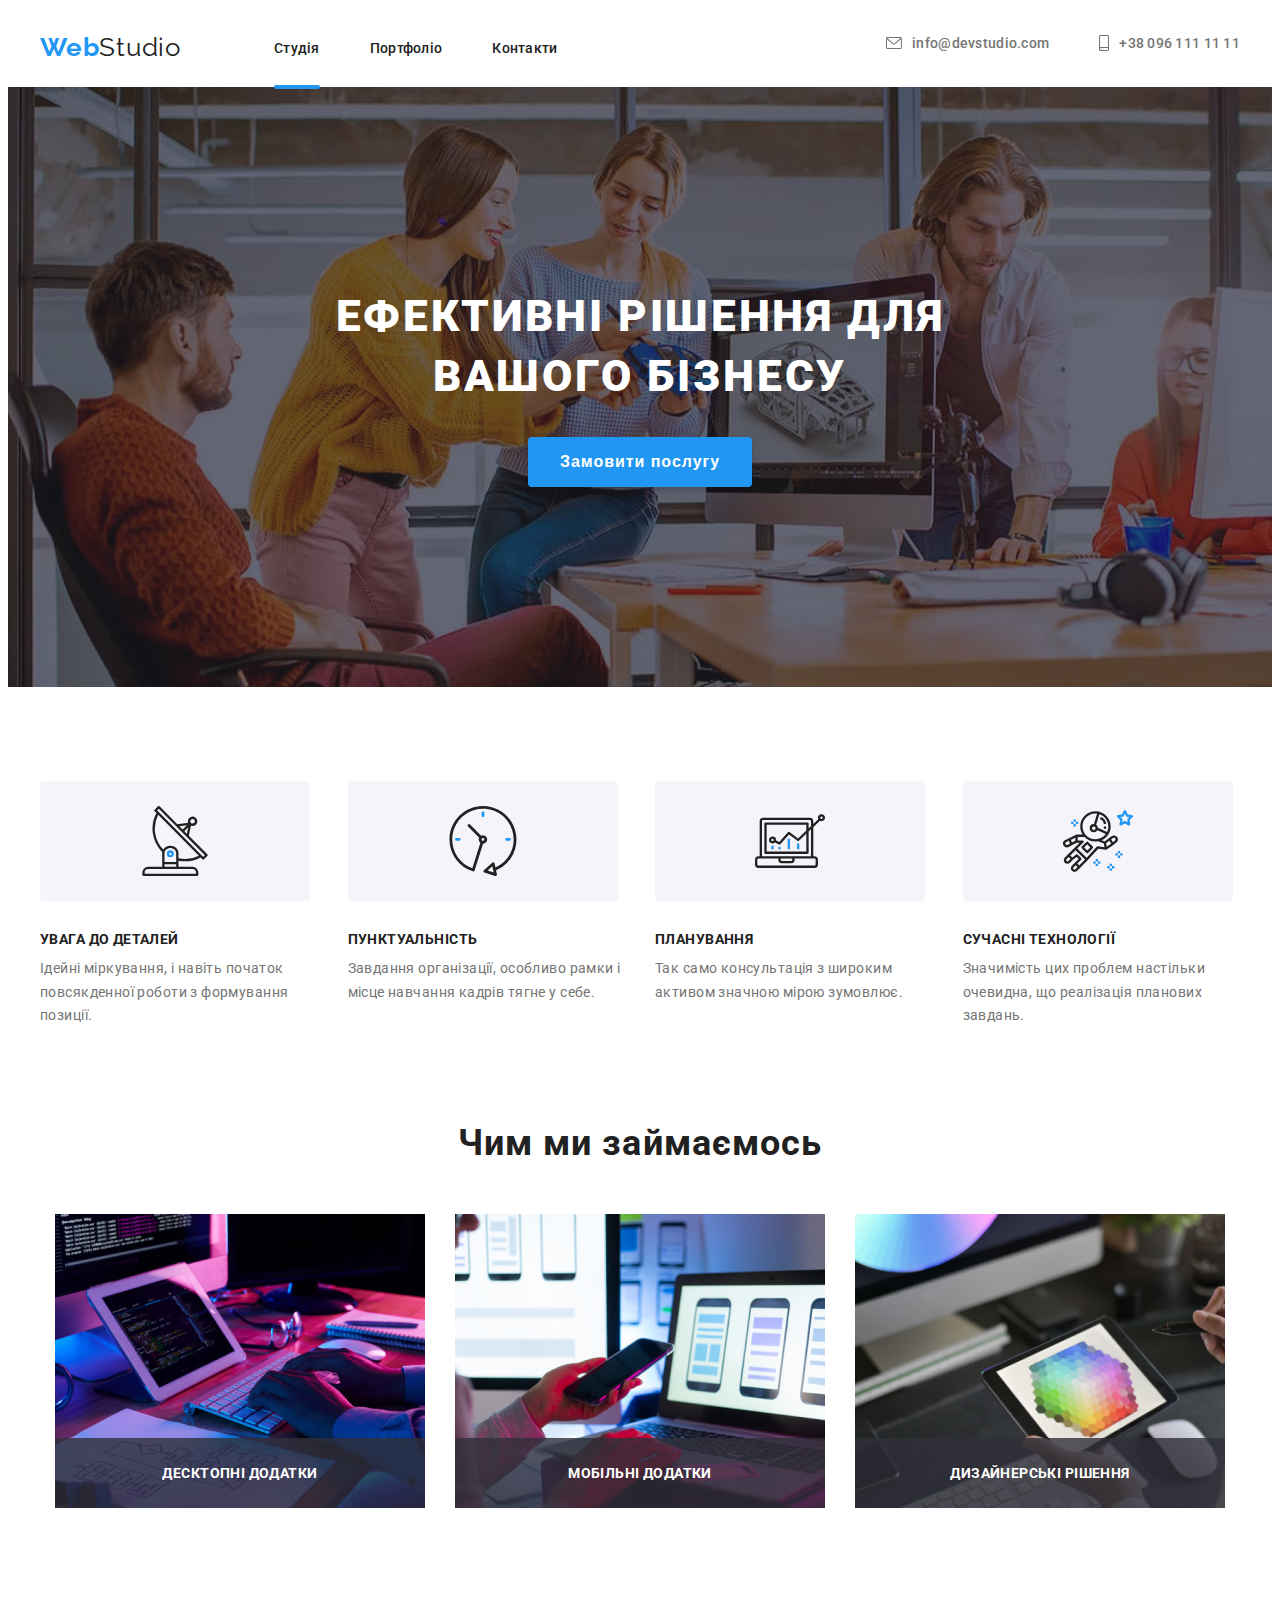
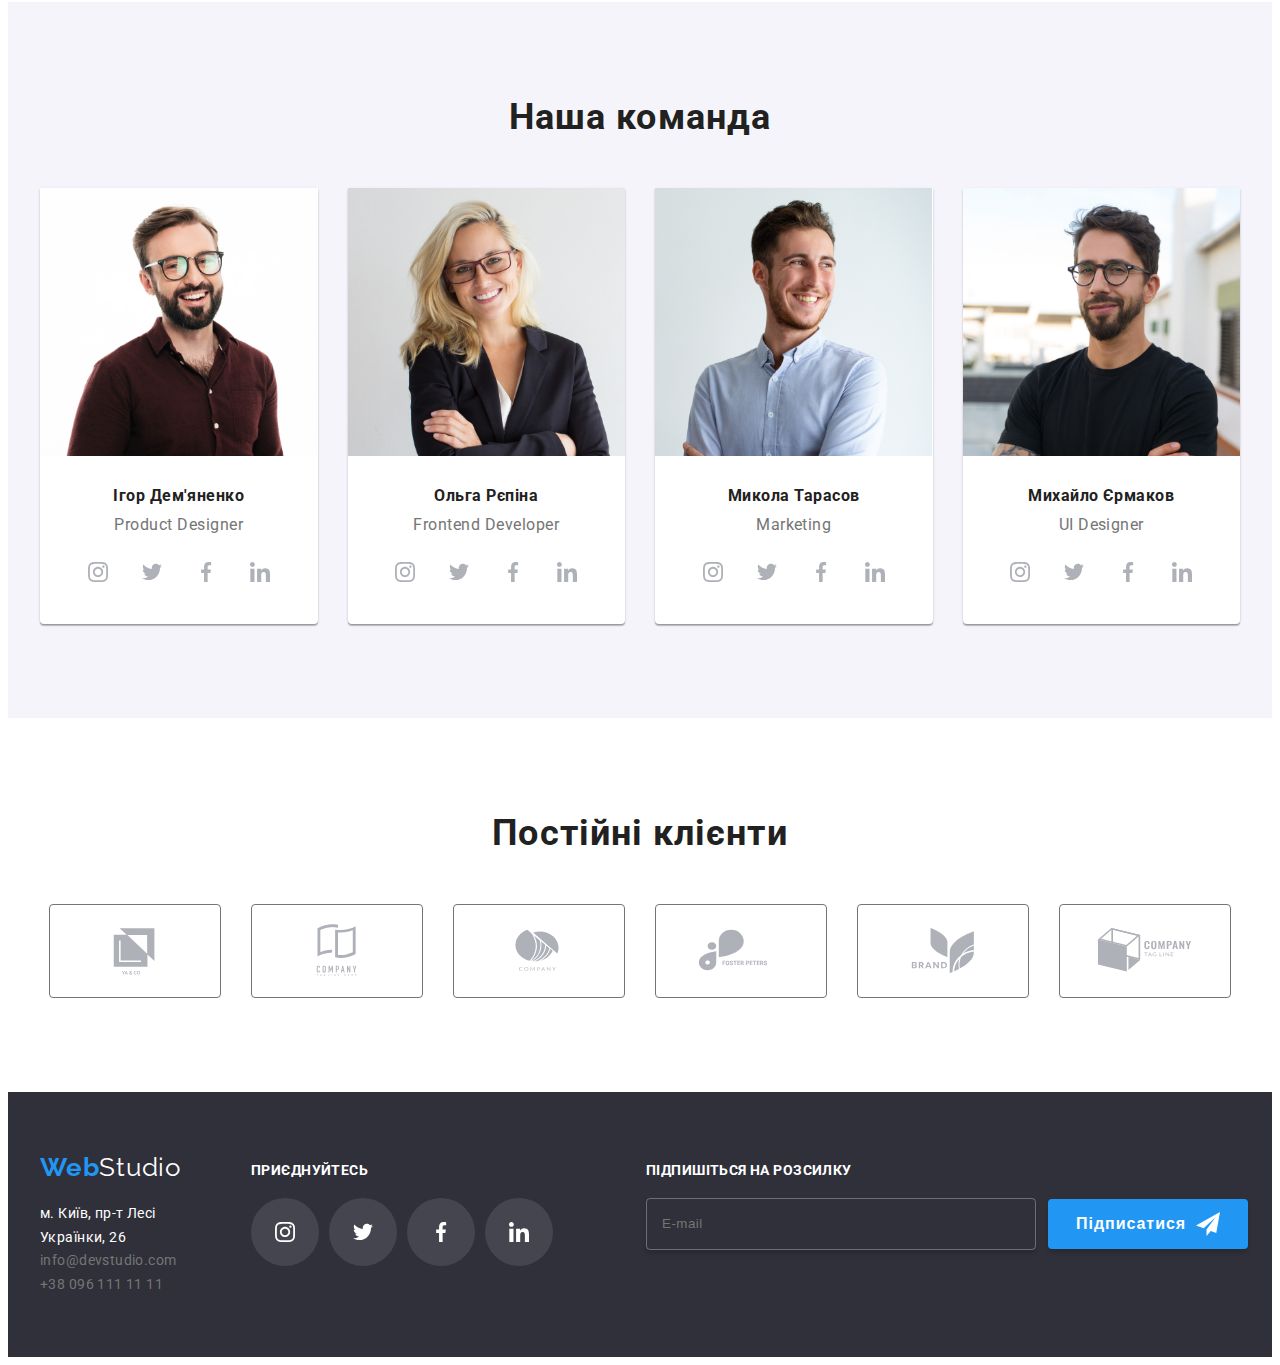
==== commit b640dbb5: "help" ====
--- a/index.html
+++ b/index.html
@@ -67,7 +67,7 @@
       </section>
       <section class="advantages">
         <div class="container">
-          <h2 class="visually__hidden">Деталі</h2>
+          <h2 class="visually-hidden">Деталі</h2>
           <ul class="list advantages__list">
             <li class="advantages__item">
               <h3 class="advantages__title">УВАГА ДО ДЕТАЛЕЙ</h3>
@@ -132,8 +132,8 @@
       </section>
       <section class="workers">
         <div class="container">
-          <h2 class="workers__title">Наша команда</h2>
-          <ul class="workers-list">
+          <h2 class="workers-section__title">Наша команда</h2>
+          <ul class="list workers-list">
             <li class="workers__item">
               <img
                 src="./images/worker_img4.jpg"
@@ -166,7 +166,7 @@
               <div class="div__workers">
               <h3 class="workers__title">Ольга Рєпіна</h3>
               <p class="workers__subtitle">Frontend Developer</p>
-              <ul class="workers-soc-list">
+              <ul class="list workers-soc-list">
                 <li class="item__icon"><a href="" class="workers__link"><svg width="20" height="20" class="icon__link">
               <use href="./images/symbol-defs.svg#icon-instagram"></use></svg></a></li>
                 <li class="item__icon"><a href="" class="workers__link"><svg width="20" height="20" class="icon__link">
@@ -188,7 +188,7 @@
               <div class="div__workers">
               <h3 class="workers__title">Микола Тарасов</h3>
               <p class="workers__subtitle">Marketing</p>
-              <ul class="workers-soc-list">
+              <ul class="list workers-soc-list">
                 <li class="item__icon"><a href="" class="workers__link"><svg width="20" height="20" class="icon__link">
               <use href="./images/symbol-defs.svg#icon-instagram"></use></svg></a></li>
                 <li class="item__icon"><a href="" class="workers__link"><svg width="20" height="20" class="icon__link">
@@ -210,7 +210,7 @@
               <div class="div__workers">
               <h3 class="workers__title">Михайло Єрмаков</h3>
               <p class="workers__subtitle">UI Designer</p>
-              <ul class="workers-soc-list">
+              <ul class="list workers-soc-list">
                 <li class="item__icon"><a href="" class="workers__link"><svg width="20" height="20" class="icon__link">
               <use href="./images/symbol-defs.svg#icon-instagram"></use></svg></a></li>
                 <li class="item__icon"><a href="" class="workers__link"><svg width="20" height="20" class="icon__link">
@@ -253,7 +253,7 @@
               <a
                 href="https://goo.gl/maps/zTwNYQhZRMvZq7Xy6"
                 target="_blank"
-                class="footer-contacts__link"
+                class="footer__link"
                 >м. Київ, пр-т Лесі Українки, 26</a
               >
             </li>
--- a/css/main.min.css
+++ b/css/main.min.css
@@ -1 +1 @@
-:root{--accent-color: #2196f3;--main-color: #212121;--add-color: #757575;--add-white: #ffffff;--main-bd-color: #2f303a;--bg-color: #4DB02A}body{font-family:Roboto}h1,h2,h3,h4,p{margin-top:0;margin-bottom:0}ul{margin-top:0;margin-bottom:0;padding-left:0}img{display:block;max-width:100%;height:auto}.list{list-style:none;padding:0}.link{text-decoration:none}.visually-hidden{position:absolute;width:1px;height:1px;margin:-1px;border:0;padding:0;white-space:nowrap;-webkit-clip-path:inset(100%);clip-path:inset(100%);clip:rect(0 0 0 0);overflow:hidden}.container{width:1200px;margin:0 auto;padding:0 15px}.header{padding-top:24px;padding-bottom:25px}.header .container{display:-webkit-box;display:-ms-flexbox;display:flex;-webkit-box-align:center;-ms-flex-align:center;align-items:center}.logo-link{text-decoration:none}.current.nav-link{color:var(--accent-color)}.current::after{content:"";display:block;height:4px;width:100%;background-color:var(--accent-color);position:absolute;top:45px;border-radius:2px;-webkit-transition:-webkit-transform 250ms cubic-bezier(0.4, 0, 0.2, 1);transition:-webkit-transform 250ms cubic-bezier(0.4, 0, 0.2, 1);transition:transform 250ms cubic-bezier(0.4, 0, 0.2, 1);transition:transform 250ms cubic-bezier(0.4, 0, 0.2, 1), -webkit-transform 250ms cubic-bezier(0.4, 0, 0.2, 1)}.current:hover:after{-webkit-transform:translateY(-20px);-ms-transform:translateY(-20px);transform:translateY(-20px)}.logo-accent{color:var(--accent-color)}.nav-list{display:-webkit-box;display:-ms-flexbox;display:flex;gap:50px}.nav-link{color:var(--main-color);font-size:14px;font-weight:500;letter-spacing:.28px;text-decoration:none;position:relative;-webkit-transition:color 250ms cubic-bezier(0.4, 0, 0.2, 1);transition:color 250ms cubic-bezier(0.4, 0, 0.2, 1)}.nav-link:hover,.nav-link:focus{color:var(--accent-color);cursor:pointer}.contact-list{color:var(--add-color);font-size:14px;font-weight:500;letter-spacing:.28px;text-decoration:none;display:-webkit-box;display:-ms-flexbox;display:flex;margin-left:auto;gap:50px}.contact-link{color:var(--add-color);font-size:14px;font-weight:500;letter-spacing:.28px;text-decoration:none;display:-webkit-box;display:-ms-flexbox;display:flex;-webkit-box-align:center;-ms-flex-align:center;align-items:center;gap:10px;-webkit-transition:color 250ms cubic-bezier(0.4, 0, 0.2, 1);transition:color 250ms cubic-bezier(0.4, 0, 0.2, 1)}.contact-link:hover,.contact-link:focus{color:var(--accent-color);cursor:pointer}.contacts-list-item:not(:last-child){margin-bottom:9px}.list-icon{display:inline-block;fill:#757575;-webkit-transition:fill 250ms cubic-bezier(0.4, 0, 0.2, 1);transition:fill 250ms cubic-bezier(0.4, 0, 0.2, 1)}.contact-link:hover .list-icon,.contact-link:focus .list-icon{fill:var(--accent-color)}.logo-link{font-family:Raleway;font-size:26px;letter-spacing:.78px;margin-right:93px;color:#000}.hero-contant{color:var(--add-white);background-color:var(--main-bd-color);text-align:center;padding-top:200px;padding-bottom:200px;background-repeat:no-repeat;background-image:-webkit-gradient(linear, left top, left bottom, from(rgba(47, 48, 58, 0.4)), to(rgba(47, 48, 58, 0.4))),url(../images/peaple_img.jpg);background-image:linear-gradient(rgba(47, 48, 58, 0.4), rgba(47, 48, 58, 0.4)),url(../images/peaple_img.jpg);text-align:center}.hero-contant-title{color:var(--add-white);font-size:44px;font-weight:900;line-height:1.36;margin-bottom:30px;text-transform:uppercase;letter-spacing:2.64px}.hero-contant-btn{color:var(--add-white);background-color:var(--accent-color);font-size:16px;font-weight:700;line-height:1.87;letter-spacing:.96px;border-radius:4px;padding-top:10px;padding-bottom:10px;padding-left:32px;padding-right:32px;border:none;-webkit-box-shadow:0px 4px 4px 0px rgba(0,0,0,.15);box-shadow:0px 4px 4px 0px rgba(0,0,0,.15);-webkit-transition:opacity 250ms cubic-bezier(0.4, 0, 0.2, 1);transition:opacity 250ms cubic-bezier(0.4, 0, 0.2, 1)}.hero-contant-btn:hover,.hero-contant-btn:focus{cursor:pointer;opacity:.7}.advantages{padding-top:94px;padding-bottom:94px}.advantages-list{display:-webkit-box;display:-ms-flexbox;display:flex;gap:30px}.advantages-item-title{color:var(--main-color);font-size:14px;letter-spacing:.42px;-ms-flex-preferred-size:calc((100% - 90px)/4);flex-basis:calc((100% - 90px)/4)}.advantages-item-title::before{content:"";width:270px;height:120px;border-radius:4px;background-color:var(--add-white);background-position:center;background-repeat:no-repeat;display:block;margin-bottom:30px}.advantages-item-title:nth-child(1)::before{background-image:url(../images/group_svg1_svg.svg)}.advantages-item-title:nth-child(2)::before{background-image:url(../images/clock_svg2_svg.svg)}.advantages-item-title:nth-child(3)::before{background-image:url(../images/diagram_svg3_svg.svg)}.advantages-item-title:nth-child(4)::before{background-image:url(../images/astronaut_svg4_svg.svg)}.advantages-subtitle{color:var(--add-color);font-size:14px;line-height:1.71;letter-spacing:.42px}.advantages-title{color:var(--main-color);font-size:14px;padding-bottom:10px}.work{padding-bottom:94px}.work-list{display:-webkit-box;display:-ms-flexbox;display:flex;-webkit-box-pack:center;-ms-flex-pack:center;justify-content:center;gap:30px}.work-title{color:var(--main-color);font-size:36px;letter-spacing:1.08px;text-align:center;margin-bottom:50px}.work-item{position:relative}.work-text{color:var(--add-white);text-align:center;font-size:14px;font-weight:700;line-height:normal;letter-spacing:.42px;text-transform:uppercase;background:rgba(47,48,58,.8);position:absolute;text-align:center;width:370px;padding:27px 0;bottom:0px}.workers{padding-top:94px;padding-bottom:94px;background:var(--add-white)}.workers-title{color:var(--main-color);font-size:36px;letter-spacing:1.08px;text-align:center;margin-bottom:50px}.workers-subtitle{color:var(--add-color);text-align:center;letter-spacing:.48px;font-size:16px;padding-bottom:16px}.workers-item-title{color:var(--main-color);text-align:center;font-size:16px;letter-spacing:.48px;margin-bottom:10px}.div-workers{padding-top:30px;padding-bottom:30px}.workers-item{-webkit-box-shadow:0px 2px 1px 0px rgba(0,0,0,.2),0px 1px 1px 0px rgba(0,0,0,.14),0px 1px 3px 0px rgba(0,0,0,.12);box-shadow:0px 2px 1px 0px rgba(0,0,0,.2),0px 1px 1px 0px rgba(0,0,0,.14),0px 1px 3px 0px rgba(0,0,0,.12);border-radius:0px 0px 4px 4px;background:var(--add-white)}.workers-list{display:-webkit-box;display:-ms-flexbox;display:flex;-webkit-box-pack:center;-ms-flex-pack:center;justify-content:center;gap:30px}.workers-social-list{display:-webkit-box;display:-ms-flexbox;display:flex;-webkit-box-pack:center;-ms-flex-pack:center;justify-content:center;gap:10px}.workers-link{border-radius:50%;background-color:rgba(0,0,0,0);padding:12px;display:-webkit-box;display:-ms-flexbox;display:flex;-webkit-box-align:center;-ms-flex-align:center;align-items:center;-webkit-transition:background-color 250ms cubic-bezier(0.4, 0, 0.2, 1);transition:background-color 250ms cubic-bezier(0.4, 0, 0.2, 1)}.workers-link:hover,.workers-link:focus{background-color:var(--accent-color);cursor:pointer}.icon-link{fill:var(--add-color);-webkit-transition:fill 250ms cubic-bezier(0.4, 0, 0.2, 1);transition:fill 250ms cubic-bezier(0.4, 0, 0.2, 1)}.workers-link:focus .icon-link,.workers-link:hover .icon-link{fill:var(--add-white)}.customer{padding-top:94px;padding-bottom:94px}.customer-title{color:var(--main-color);text-align:center;font-size:36px;line-height:normal;letter-spacing:1.08px;margin-bottom:50px}.customer-soc-list{display:-webkit-box;display:-ms-flexbox;display:flex;-webkit-box-pack:center;-ms-flex-pack:center;justify-content:center;gap:30px}.customer-icon-link{fill:var(--add-color);-webkit-transition:fill 250ms cubic-bezier(0.4, 0, 0.2, 1);transition:fill 250ms cubic-bezier(0.4, 0, 0.2, 1);background-size:0px}.customer-link{border-radius:4px;border:1px solid var(--add-color);width:170px;height:92px;display:-webkit-box;display:-ms-flexbox;display:flex;-webkit-box-align:center;-ms-flex-align:center;align-items:center;-webkit-box-pack:center;-ms-flex-pack:center;justify-content:center;-webkit-transition:border-color 250ms cubic-bezier(0.4, 0, 0.2, 1);transition:border-color 250ms cubic-bezier(0.4, 0, 0.2, 1)}.customer-link:hover,.customer-link:focus{border-color:var(--accent-color)}.customer-link:hover .customer-icon-link,.customer-link:focus .customer-icon-link{cursor:pointer;fill:var(--accent-color)}.footer{background-color:var(--main-bd-color);padding-top:60px;padding-bottom:60px;display:-webkit-box;display:-ms-flexbox;display:flex}.contact-div{margin-right:70px;display:-webkit-box;display:-ms-flexbox;display:flex;-webkit-box-orient:vertical;-webkit-box-direction:normal;-ms-flex-direction:column;flex-direction:column}.contact-address{color:var(--add-white);background-color:var(--main-bd-color);font-size:14px;line-height:1.71;letter-spacing:.42px;text-decoration:none;-webkit-transition:color 250ms cubic-bezier(0.4, 0, 0.2, 1);transition:color 250ms cubic-bezier(0.4, 0, 0.2, 1)}.contact-address:hover{color:var(--accent-color);cursor:pointer}.contact-address{font-style:normal}.footer-link{color:var(--add-color);font-size:14px;letter-spacing:.42px;text-decoration:none;-webkit-transition:color 250ms cubic-bezier(0.4, 0, 0.2, 1);transition:color 250ms cubic-bezier(0.4, 0, 0.2, 1)}.footer-link:hover,.footer-link:focus{color:var(--accent-color);cursor:pointer}.footer-logo-link{font-family:Raleway;font-size:26px;letter-spacing:.78px;color:var(--add-white);margin-bottom:20px}.footer .container{display:-webkit-box;display:-ms-flexbox;display:flex}.address-link{color:var(--add-white);text-decoration:none;-webkit-transition:color 250ms cubic-bezier(0.4, 0, 0.2, 1);transition:color 250ms cubic-bezier(0.4, 0, 0.2, 1)}.address-link:hover,.address-link:focus{color:var(--accent-color);cursor:pointer}.join-subtitle{color:var(--add-white);font-size:14px;font-weight:700;line-height:normal;letter-spacing:.42px;text-transform:uppercase;margin-bottom:20px}.soc-list-icon{fill:var(--add-white)}.soc-link{border-radius:50%;padding:12px;display:-webkit-box;display:-ms-flexbox;display:flex;-webkit-box-align:center;-ms-flex-align:center;align-items:center;background-color:rgba(255,255,255,.1);-webkit-box-pack:center;-ms-flex-pack:center;justify-content:center;width:44px;height:44px;-webkit-transition:background-color 250ms cubic-bezier(0.4, 0, 0.2, 1);transition:background-color 250ms cubic-bezier(0.4, 0, 0.2, 1)}.soc-link:hover,.soc-link:focus{background-color:var(--accent-color);cursor:pointer}.join-soc-list{display:-webkit-box;display:-ms-flexbox;display:flex;-webkit-box-pack:center;-ms-flex-pack:center;justify-content:center;gap:10px}.soc-div{padding-top:10px}.footer-form{display:-webkit-box;display:-ms-flexbox;display:flex;-webkit-box-align:center;-ms-flex-align:center;align-items:center;gap:12px}.footer-form-text{color:var(--add-white);font-size:14px;font-weight:700;line-height:normal;letter-spacing:.42px;text-transform:uppercase;margin-bottom:20px}.footer-form-input{color:rgba(255,255,255,.6);line-height:20px;letter-spacing:.48px;background:rgba(0,0,0,0);border-radius:4px;border:1px solid rgba(255,255,255,.3);-webkit-box-shadow:0px 4px 4px 0px rgba(0,0,0,.15);box-shadow:0px 4px 4px 0px rgba(0,0,0,.15);padding:15px;width:358px;-webkit-transition:border-color 250ms cubic-bezier(0.4, 0, 0.2, 1);transition:border-color 250ms cubic-bezier(0.4, 0, 0.2, 1)}.footer-form-input:hover,.footer-form-input:focus{border-color:var(--accent-color);outline:none}.footer-form-btn{color:var(--add-white);display:-webkit-box;display:-ms-flexbox;display:flex;-webkit-box-align:center;-ms-flex-align:center;align-items:center;font-weight:700;line-height:30px;letter-spacing:.96px;border-radius:4px;background:var(--accent-color);-webkit-box-shadow:0px 4px 4px 0px rgba(0,0,0,.15);box-shadow:0px 4px 4px 0px rgba(0,0,0,.15);border:none;padding-top:10px;padding-bottom:10px;padding-left:28px;gap:10px;padding-right:28px;-webkit-transition:opacity 250ms cubic-bezier(0.4, 0, 0.2, 1);transition:opacity 250ms cubic-bezier(0.4, 0, 0.2, 1)}.footer-form-btn::after{content:"";display:inline-block;height:24px;width:24px;background-image:url(../images/telegram_new.svg);background-repeat:no-repeat;background-position:center}.footer-form-btn:hover,.footer-form-btn:focus{cursor:pointer;opacity:.7}.footer-form-div{margin-left:93px;padding-top:10px}.order-title{color:var(--main-color);text-align:center;font-family:Roboto;font-size:20px;font-style:normal;font-weight:700;line-height:normal;letter-spacing:.6px;margin-bottom:12px}.form-label{display:-webkit-box;display:-ms-flexbox;display:flex;-webkit-box-orient:vertical;-webkit-box-direction:normal;-ms-flex-direction:column;flex-direction:column;color:var(--add-color);font-size:12px;line-height:normal;letter-spacing:.12px;position:relative}.form-label:not(:first-child){margin-top:10px}.input-textarea{color:rgba(117,117,117,.5);line-height:normal;letter-spacing:.12px;padding:12px 16px 12px 16px;border-radius:4px;border:1px solid rgba(33,33,33,.2);padding-top:12px;padding-left:16px;width:448px;resize:none;margin-top:4px;-webkit-transition:border-color 250ms cubic-bezier(0.4, 0, 0.2, 1);transition:border-color 250ms cubic-bezier(0.4, 0, 0.2, 1)}.form-input{border-radius:4px;border:1px solid rgba(33,33,33,.2);width:448px;height:40px;margin-top:4px;padding:11px 0 11px 42px;outline:none;-webkit-transition:border-color 250ms cubic-bezier(0.4, 0, 0.2, 1);transition:border-color 250ms cubic-bezier(0.4, 0, 0.2, 1)}.form-input:hover,.form-input:focus,.input-textarea:hover,.input-textarea:focus{border-color:var(--accent-color)}.backdrop{position:fixed;top:0;left:0;width:100%;height:100%;background-color:rgba(0,0,0,.2);opacity:1;-webkit-transition:opacity 250ms cubic-bezier(0.4, 0, 0.2, 1);transition:opacity 250ms cubic-bezier(0.4, 0, 0.2, 1)}.backdrop.is-hidden{opacity:0;pointer-events:none}.no-scroll{overflow:hidden}.modal{position:absolute;top:50%;left:50%;min-width:528px;min-height:581px;border-radius:4px;background:#fff;-webkit-box-shadow:0px 2px 1px 0px rgba(0,0,0,.2),0px 1px 1px 0px rgba(0,0,0,.14),0px 1px 3px 0px rgba(0,0,0,.12);box-shadow:0px 2px 1px 0px rgba(0,0,0,.2),0px 1px 1px 0px rgba(0,0,0,.14),0px 1px 3px 0px rgba(0,0,0,.12);-webkit-transform:translate(-50%, -50%) scale(1);-ms-transform:translate(-50%, -50%) scale(1);transform:translate(-50%, -50%) scale(1);padding:40px;-webkit-transition:-webkit-transform 250ms cubic-bezier(0.4, 0, 0.2, 1);transition:-webkit-transform 250ms cubic-bezier(0.4, 0, 0.2, 1);transition:transform 250ms cubic-bezier(0.4, 0, 0.2, 1);transition:transform 250ms cubic-bezier(0.4, 0, 0.2, 1), -webkit-transform 250ms cubic-bezier(0.4, 0, 0.2, 1)}.backdrop.is-hidden .modal{-webkit-transform:translate(-50%, -50%) scale(0);-ms-transform:translate(-50%, -50%) scale(0);transform:translate(-50%, -50%) scale(0)}.btn-order{border:1px solid rgba(0,0,0,.1);border-radius:50%;padding:6px;display:-webkit-box;display:-ms-flexbox;display:flex;-webkit-box-align:center;-ms-flex-align:center;align-items:center;-webkit-box-pack:center;-ms-flex-pack:center;justify-content:center;background:none;position:absolute;right:8px;top:8px;-webkit-transition:fill 250ms cubic-bezier(0.4, 0, 0.2, 1);transition:fill 250ms cubic-bezier(0.4, 0, 0.2, 1)}.btn-order:hover,.btn-order:focus{cursor:pointer;fill:var(--accent-color)}.modal-btn{color:var(--add-white);text-align:center;font-family:Roboto;font-size:16px;font-style:normal;font-weight:700;line-height:30px;letter-spacing:.96px;border-radius:4px;background:var(--accent-color);-webkit-box-shadow:0px 4px 4px 0px rgba(0,0,0,.15);box-shadow:0px 4px 4px 0px rgba(0,0,0,.15);padding:10px 52px 10px 52px;border:none;display:block;margin:0 auto;-webkit-transition:opacity 250ms cubic-bezier(0.4, 0, 0.2, 1);transition:opacity 250ms cubic-bezier(0.4, 0, 0.2, 1)}.modal-btn:hover,.modal-btn:focus{cursor:pointer;opacity:.7}.modal-icon{position:absolute;display:-webkit-box;display:-ms-flexbox;display:flex;-webkit-box-align:center;-ms-flex-align:center;align-items:center;bottom:11px;left:12px;-webkit-transition:fill 250ms cubic-bezier(0.4, 0, 0.2, 1);transition:fill 250ms cubic-bezier(0.4, 0, 0.2, 1)}.form-input:hover+.modal-icon,.form-input:focus+.modal-icon{fill:var(--accent-color)}.text-modal{color:var(--add-color);font-family:Roboto;font-size:14px;font-style:normal;font-weight:400;line-height:24px;letter-spacing:.42px;display:-webkit-box;display:-ms-flexbox;display:flex;-webkit-box-align:center;-ms-flex-align:center;align-items:center;-webkit-box-pack:center;-ms-flex-pack:center;justify-content:center;margin-top:20px;margin-bottom:30px;gap:8px}.modal-link{color:var(--accent-color);font-family:Roboto;font-size:14px;font-style:normal;font-weight:400;line-height:24px;letter-spacing:.42px;text-decoration-line:underline}.filter-btn{color:var(--main-color);min-width:73px;padding:6px 22px;font-family:Roboto;font-size:16px;font-weight:500;line-height:1.63;letter-spacing:.48px;background-color:var(--add-white);border-radius:4px;border-color:rgba(0,0,0,0);-webkit-transition:background-color 250ms cubic-bezier(0.4, 0, 0.2, 1),color 250ms cubic-bezier(0.4, 0, 0.2, 1),-webkit-box-shadow 250ms cubic-bezier(0.4, 0, 0.2, 1);transition:background-color 250ms cubic-bezier(0.4, 0, 0.2, 1),color 250ms cubic-bezier(0.4, 0, 0.2, 1),-webkit-box-shadow 250ms cubic-bezier(0.4, 0, 0.2, 1);transition:background-color 250ms cubic-bezier(0.4, 0, 0.2, 1),color 250ms cubic-bezier(0.4, 0, 0.2, 1),box-shadow 250ms cubic-bezier(0.4, 0, 0.2, 1);transition:background-color 250ms cubic-bezier(0.4, 0, 0.2, 1),color 250ms cubic-bezier(0.4, 0, 0.2, 1),box-shadow 250ms cubic-bezier(0.4, 0, 0.2, 1),-webkit-box-shadow 250ms cubic-bezier(0.4, 0, 0.2, 1)}.filter-btn:hover,.filter-btn:focus{color:var(--add-white);background-color:var(--accent-color);cursor:pointer;-webkit-box-shadow:0px 2px 2px 0px rgba(0,0,0,.12),0px 1px 2px 0px rgba(0,0,0,.08),0px 3px 1px 0px rgba(0,0,0,.1);box-shadow:0px 2px 2px 0px rgba(0,0,0,.12),0px 1px 2px 0px rgba(0,0,0,.08),0px 3px 1px 0px rgba(0,0,0,.1)}.filter-list{display:-webkit-box;display:-ms-flexbox;display:flex;-webkit-box-pack:center;-ms-flex-pack:center;justify-content:center;gap:8px}.projects{padding-top:94px;padding-bottom:50px}.project-item-title{color:var(--main-color);font-size:18px;line-height:2;letter-spacing:1.08px}.projects-list{margin-top:50px;display:-webkit-box;display:-ms-flexbox;display:flex;-ms-flex-wrap:wrap;flex-wrap:wrap;gap:30px}.project-link{text-decoration:none;display:block;-webkit-transition:-webkit-box-shadow 250ms cubic-bezier(0.4, 0, 0.2, 1);transition:-webkit-box-shadow 250ms cubic-bezier(0.4, 0, 0.2, 1);transition:box-shadow 250ms cubic-bezier(0.4, 0, 0.2, 1);transition:box-shadow 250ms cubic-bezier(0.4, 0, 0.2, 1), -webkit-box-shadow 250ms cubic-bezier(0.4, 0, 0.2, 1)}.project-link:focus,.project-link:hover{-webkit-box-shadow:1px 4px 6px 0px rgba(0,0,0,.16),0px 4px 4px 0px rgba(0,0,0,.06),0px 1px 1px 0px rgba(0,0,0,.12);box-shadow:1px 4px 6px 0px rgba(0,0,0,.16),0px 4px 4px 0px rgba(0,0,0,.06),0px 1px 1px 0px rgba(0,0,0,.12)}.div-project{padding:20px 24px;border:1px solid var(--add-white)}.projects-item{-ms-flex-preferred-size:calc((100% - 60px)/3);flex-basis:calc((100% - 60px)/3)}.projects-item:hover .project-overlay{-webkit-transform:translateY(0);-ms-transform:translateY(0);transform:translateY(0)}.project-overlay{position:absolute;top:0;left:0;height:100%;width:100%;background-color:var(--accent-color);-webkit-transform:translateY(101%);-ms-transform:translateY(101%);transform:translateY(101%);-webkit-transition:-webkit-transform 250ms cubic-bezier(0.4, 0, 0.2, 1);transition:-webkit-transform 250ms cubic-bezier(0.4, 0, 0.2, 1);transition:transform 250ms cubic-bezier(0.4, 0, 0.2, 1);transition:transform 250ms cubic-bezier(0.4, 0, 0.2, 1), -webkit-transform 250ms cubic-bezier(0.4, 0, 0.2, 1)}.text-overlay{color:var(--add-white);font-size:18px;font-weight:400;line-height:28px;letter-spacing:.54px;padding:63px 24px}.project-subtitle{color:var(--add-color);font-size:16px;line-height:1.87;letter-spacing:.48px}.wrapper-project-img{overflow:hidden;position:relative}/*# sourceMappingURL=main.min.css.map */+body{font-family:Roboto}h1,h2,h3,h4,p{margin-top:0;margin-bottom:0}ul{margin-top:0;margin-bottom:0;padding-left:0}img{display:block;max-width:100%;height:auto}.list{list-style:none;padding:0}.link{text-decoration:none}.visually-hidden{position:absolute;width:1px;height:1px;margin:-1px;border:0;padding:0;white-space:nowrap;-webkit-clip-path:inset(100%);clip-path:inset(100%);clip:rect(0 0 0 0);overflow:hidden}.container{width:1200px;margin:0 auto;padding:0 15px}.footer-form-div__btn,.modal__btn,.hero__btn{color:#fff;background:#2196f3;font-weight:700;letter-spacing:.96px;border-radius:4px;font-size:16px;-webkit-box-shadow:0px 4px 4px 0px rgba(0,0,0,.15);box-shadow:0px 4px 4px 0px rgba(0,0,0,.15);-webkit-transition:opacity 250ms cubic-bezier(0.4, 0, 0.2, 1);transition:opacity 250ms cubic-bezier(0.4, 0, 0.2, 1)}.hero__btn{line-height:1.87;padding-top:10px;padding-bottom:10px;padding-left:32px;padding-right:32px;border:none}.hero__btn:hover,.hero__btn:focus{cursor:pointer;opacity:.7}.modal__btn{text-align:center;font-family:Roboto;font-style:normal;line-height:30px;padding:10px 52px 10px 52px;border:none;display:block;margin:0 auto}.modal__btn:hover,.modal__btn:focus{cursor:pointer;opacity:.7}.footer-form-div__btn{display:-webkit-box;display:-ms-flexbox;display:flex;-webkit-box-align:center;-ms-flex-align:center;align-items:center;line-height:30px;border:none;padding-top:10px;padding-bottom:10px;padding-left:28px;gap:10px;padding-right:28px}.footer-form-div__btn:hover,.footer-form-div__btn:focus{cursor:pointer;opacity:.7}.footer-form-div__btn::after{content:"";display:inline-block;height:24px;width:24px;background-image:url(../images/telegram_new.svg);background-repeat:no-repeat;background-position:center}.header__logo{font-family:Raleway;font-size:26px;letter-spacing:.78px;margin-right:93px;color:#212121}.footer__logo{font-family:Raleway;font-size:26px;letter-spacing:.78px;color:#fff;margin-bottom:20px}.logo__accent{color:#2196f3}.header{padding-top:24px;padding-bottom:25px}.header .container{display:-webkit-box;display:-ms-flexbox;display:flex;-webkit-box-align:center;-ms-flex-align:center;align-items:center}.logo-link{text-decoration:none}.nav__link--current{color:#2196f3}.nav__link--current::after{content:"";display:block;height:4px;width:100%;background-color:#2196f3;position:absolute;top:45px;border-radius:2px;-webkit-transition:-webkit-transform 250ms cubic-bezier(0.4, 0, 0.2, 1);transition:-webkit-transform 250ms cubic-bezier(0.4, 0, 0.2, 1);transition:transform 250ms cubic-bezier(0.4, 0, 0.2, 1);transition:transform 250ms cubic-bezier(0.4, 0, 0.2, 1), -webkit-transform 250ms cubic-bezier(0.4, 0, 0.2, 1)}.nav__link--current:hover:after{-webkit-transform:translateY(-20px);-ms-transform:translateY(-20px);transform:translateY(-20px)}.nav__list{display:-webkit-box;display:-ms-flexbox;display:flex;gap:50px}.nav__link{color:#212121;font-size:14px;font-weight:500;letter-spacing:.28px;text-decoration:none;position:relative;-webkit-transition:color 250ms cubic-bezier(0.4, 0, 0.2, 1);transition:color 250ms cubic-bezier(0.4, 0, 0.2, 1)}.nav__link:hover,.nav__link:focus{color:#2196f3;cursor:pointer}.contact-list{color:#757575;font-size:14px;font-weight:500;letter-spacing:.28px;text-decoration:none;display:-webkit-box;display:-ms-flexbox;display:flex;margin-left:auto;gap:50px}.contact-list__link{color:#757575;font-size:14px;font-weight:500;letter-spacing:.28px;text-decoration:none;display:-webkit-box;display:-ms-flexbox;display:flex;-webkit-box-align:center;-ms-flex-align:center;align-items:center;gap:10px;-webkit-transition:color 250ms cubic-bezier(0.4, 0, 0.2, 1);transition:color 250ms cubic-bezier(0.4, 0, 0.2, 1)}.contact-list__link:hover,.contact-list__link:focus{color:#2196f3;cursor:pointer}.contact-list__item:not(:last-child){margin-bottom:9px}.contact-list__icon{display:inline-block;fill:#757575;-webkit-transition:fill 250ms cubic-bezier(0.4, 0, 0.2, 1);transition:fill 250ms cubic-bezier(0.4, 0, 0.2, 1)}.contact-list__link:hover .contact-list__icon,.contact-list__link:focus .contact-list__icon{fill:#2196f3}.hero{color:#fff;background-color:#2f303a;text-align:center;padding-top:200px;padding-bottom:200px;background-repeat:no-repeat;background-image:-webkit-gradient(linear, left top, left bottom, from(rgba(47, 48, 58, 0.4)), to(rgba(47, 48, 58, 0.4))),url(../images/peaple_img.jpg);background-image:linear-gradient(rgba(47, 48, 58, 0.4), rgba(47, 48, 58, 0.4)),url(../images/peaple_img.jpg);text-align:center}.hero__title{color:#fff;font-size:44px;font-weight:900;line-height:1.36;margin-bottom:30px;text-transform:uppercase;letter-spacing:2.64px}.advantages{padding-top:94px;padding-bottom:94px}.advantages__list{display:-webkit-box;display:-ms-flexbox;display:flex;gap:30px}.advantages__item{color:#212121;font-size:14px;letter-spacing:.42px;-ms-flex-preferred-size:calc((100% - 90px)/4);flex-basis:calc((100% - 90px)/4)}.advantages__item::before{content:"";width:270px;height:120px;border-radius:4px;background-color:#f5f4fa;background-position:center;background-repeat:no-repeat;display:block;margin-bottom:30px}.advantages__item:nth-child(1)::before{background-image:url(../images/group_svg1_svg.svg)}.advantages__item:nth-child(2)::before{background-image:url(../images/clock_svg2_svg.svg)}.advantages__item:nth-child(3)::before{background-image:url(../images/diagram_svg3_svg.svg)}.advantages__item:nth-child(4)::before{background-image:url(../images/astronaut_svg4_svg.svg)}.advantages__subtitle{color:#757575;font-size:14px;line-height:1.71;letter-spacing:.42px}.advantages__title{color:#212121;font-size:14px;padding-bottom:10px}.work{padding-bottom:94px}.work__list{display:-webkit-box;display:-ms-flexbox;display:flex;-webkit-box-pack:center;-ms-flex-pack:center;justify-content:center;gap:30px}.work__title{color:#212121;font-size:36px;letter-spacing:1.08px;text-align:center;margin-bottom:50px}.work__item{position:relative}.work__text{color:#fff;text-align:center;font-size:14px;font-weight:700;line-height:normal;letter-spacing:.42px;text-transform:uppercase;background:rgba(47,48,58,.8);position:absolute;text-align:center;width:370px;padding:27px 0;bottom:0px}.workers{padding-top:94px;padding-bottom:94px;background:#f5f4fa}.workers-section__title{color:#212121;font-size:36px;letter-spacing:1.08px;text-align:center;margin-bottom:50px}.workers__subtitle{color:#757575;text-align:center;letter-spacing:.48px;font-size:16px;padding-bottom:16px}.workers__title{color:#212121;text-align:center;font-size:16px;letter-spacing:.48px;margin-bottom:10px}.div__workers{padding-top:30px;padding-bottom:30px}.workers__item{-webkit-box-shadow:0px 2px 1px 0px rgba(0,0,0,.2),0px 1px 1px 0px rgba(0,0,0,.14),0px 1px 3px 0px rgba(0,0,0,.12);box-shadow:0px 2px 1px 0px rgba(0,0,0,.2),0px 1px 1px 0px rgba(0,0,0,.14),0px 1px 3px 0px rgba(0,0,0,.12);border-radius:0px 0px 4px 4px;background:#fff}.workers-soc-list{display:-webkit-box;display:-ms-flexbox;display:flex;-webkit-box-pack:center;-ms-flex-pack:center;justify-content:center;gap:10px}.workers-list{display:-webkit-box;display:-ms-flexbox;display:flex;-webkit-box-pack:center;-ms-flex-pack:center;justify-content:center;gap:30px}.workers__link{border-radius:50%;background-color:rgba(0,0,0,0);padding:12px;display:-webkit-box;display:-ms-flexbox;display:flex;-webkit-box-align:center;-ms-flex-align:center;align-items:center;-webkit-transition:background-color 250ms cubic-bezier(0.4, 0, 0.2, 1);transition:background-color 250ms cubic-bezier(0.4, 0, 0.2, 1)}.workers__link:hover,.workers__link:focus{background-color:#2196f3;cursor:pointer}.icon__link{fill:#afb1b8;-webkit-transition:fill 250ms cubic-bezier(0.4, 0, 0.2, 1);transition:fill 250ms cubic-bezier(0.4, 0, 0.2, 1)}.workers__link:focus .icon__link,.workers__link:hover .icon__link{fill:#fff}.customer{padding-top:94px;padding-bottom:94px}.customer__title{color:#212121;text-align:center;font-size:36px;line-height:normal;letter-spacing:1.08px;margin-bottom:50px}.customer__list{display:-webkit-box;display:-ms-flexbox;display:flex;-webkit-box-pack:center;-ms-flex-pack:center;justify-content:center;gap:30px}.customer__icon{fill:#afb1b8;-webkit-transition:fill 250ms cubic-bezier(0.4, 0, 0.2, 1);transition:fill 250ms cubic-bezier(0.4, 0, 0.2, 1);background-size:0px}.customer__link:hover .customer__icon,.customer__link:focus .customer__icon{cursor:pointer;fill:#2196f3}.customer__link{border-radius:4px;border:1px solid #757575;width:170px;height:92px;display:-webkit-box;display:-ms-flexbox;display:flex;-webkit-box-align:center;-ms-flex-align:center;align-items:center;-webkit-box-pack:center;-ms-flex-pack:center;justify-content:center;-webkit-transition:border-color 250ms cubic-bezier(0.4, 0, 0.2, 1);transition:border-color 250ms cubic-bezier(0.4, 0, 0.2, 1)}.customer__link:hover,.customer__link:focus{border-color:#2196f3}.footer{background-color:#2f303a;padding-top:60px;padding-bottom:60px;display:-webkit-box;display:-ms-flexbox;display:flex}.footer-contacts{margin-right:70px;display:-webkit-box;display:-ms-flexbox;display:flex;-webkit-box-orient:vertical;-webkit-box-direction:normal;-ms-flex-direction:column;flex-direction:column}.footer-contacts__address{color:#fff;background-color:#2f303a;font-size:14px;line-height:1.71;letter-spacing:.42px;text-decoration:none;-webkit-transition:color 250ms cubic-bezier(0.4, 0, 0.2, 1);transition:color 250ms cubic-bezier(0.4, 0, 0.2, 1)}.footer-contacts__address:hover{color:#2196f3;cursor:pointer}.footer-contacts__address{font-style:normal}.footer-contacts__link{color:#757575;font-size:14px;letter-spacing:.42px;text-decoration:none;-webkit-transition:color 250ms cubic-bezier(0.4, 0, 0.2, 1);transition:color 250ms cubic-bezier(0.4, 0, 0.2, 1)}.footer-contacts__link:hover,.footer-contacts__link:focus{color:#2196f3;cursor:pointer}.footer .container{display:-webkit-box;display:-ms-flexbox;display:flex}.footer__link{color:#fff;text-decoration:none;-webkit-transition:color 250ms cubic-bezier(0.4, 0, 0.2, 1);transition:color 250ms cubic-bezier(0.4, 0, 0.2, 1)}.footer__link:hover,.footer__link:focus{color:#2196f3;cursor:pointer}.footer-soc__subtitle{color:#fff;font-size:14px;font-weight:700;line-height:normal;letter-spacing:.42px;text-transform:uppercase;margin-bottom:20px}.footer-soc__link{fill:#fff}.footer-soc__link{border-radius:50%;padding:12px;display:-webkit-box;display:-ms-flexbox;display:flex;-webkit-box-align:center;-ms-flex-align:center;align-items:center;background-color:rgba(255,255,255,.1);-webkit-box-pack:center;-ms-flex-pack:center;justify-content:center;width:44px;height:44px;-webkit-transition:background-color 250ms cubic-bezier(0.4, 0, 0.2, 1);transition:background-color 250ms cubic-bezier(0.4, 0, 0.2, 1)}.footer-soc__link:hover,.footer-soc__link:focus{background-color:#2196f3;cursor:pointer}.footer-soc__list{display:-webkit-box;display:-ms-flexbox;display:flex;-webkit-box-pack:center;-ms-flex-pack:center;justify-content:center;gap:10px}.footer-soc{padding-top:10px}.footer-form-div__form{display:-webkit-box;display:-ms-flexbox;display:flex;-webkit-box-align:center;-ms-flex-align:center;align-items:center;gap:12px}.footer-form-div__text{color:#fff;font-size:14px;font-weight:700;line-height:normal;letter-spacing:.42px;text-transform:uppercase;margin-bottom:20px}.footer-form-div--input{color:rgba(255,255,255,.6);line-height:20px;letter-spacing:.48px;background:rgba(0,0,0,0);border-radius:4px;border:1px solid rgba(255,255,255,.3);-webkit-box-shadow:0px 4px 4px 0px rgba(0,0,0,.15);box-shadow:0px 4px 4px 0px rgba(0,0,0,.15);padding:15px;width:358px;-webkit-transition:border-color 250ms cubic-bezier(0.4, 0, 0.2, 1);transition:border-color 250ms cubic-bezier(0.4, 0, 0.2, 1)}.footer-form-div--input:hover,.footer-form-div--input:focus{border-color:#2196f3;outline:none}.footer-form-div{margin-left:93px;padding-top:10px}.modal__title{color:#212121;text-align:center;font-family:Roboto;font-size:20px;font-style:normal;font-weight:700;line-height:normal;letter-spacing:.6px;margin-bottom:12px}.modal__label{display:-webkit-box;display:-ms-flexbox;display:flex;-webkit-box-orient:vertical;-webkit-box-direction:normal;-ms-flex-direction:column;flex-direction:column;color:#757575;font-size:12px;line-height:normal;letter-spacing:.12px;position:relative}.modal__label:not(:first-child){margin-top:10px}.modal__textarea{color:rgba(117,117,117,.5);line-height:normal;letter-spacing:.12px;padding:12px 16px 12px 16px;border-radius:4px;border:1px solid rgba(33,33,33,.2);padding-top:12px;padding-left:16px;width:448px;resize:none;margin-top:4px;-webkit-transition:border-color 250ms cubic-bezier(0.4, 0, 0.2, 1);transition:border-color 250ms cubic-bezier(0.4, 0, 0.2, 1)}.modal__textarea:hover,.modal__textarea:focus{border-color:#2196f3}.modal__input{border-radius:4px;border:1px solid rgba(33,33,33,.2);width:448px;height:40px;margin-top:4px;padding:11px 0 11px 42px;outline:none;-webkit-transition:border-color 250ms cubic-bezier(0.4, 0, 0.2, 1);transition:border-color 250ms cubic-bezier(0.4, 0, 0.2, 1)}.modal__input:hover,.modal__input:focus{border-color:#2196f3}.backdrop{position:fixed;top:0;left:0;width:100%;height:100%;background-color:rgba(0,0,0,.2);opacity:1;-webkit-transition:opacity 250ms cubic-bezier(0.4, 0, 0.2, 1);transition:opacity 250ms cubic-bezier(0.4, 0, 0.2, 1)}.backdrop.is-hidden{opacity:0;pointer-events:none}.no-scroll{overflow:hidden}.modal{position:absolute;top:50%;left:50%;min-width:528px;min-height:581px;border-radius:4px;background:#fff;-webkit-box-shadow:0px 2px 1px 0px rgba(0,0,0,.2),0px 1px 1px 0px rgba(0,0,0,.14),0px 1px 3px 0px rgba(0,0,0,.12);box-shadow:0px 2px 1px 0px rgba(0,0,0,.2),0px 1px 1px 0px rgba(0,0,0,.14),0px 1px 3px 0px rgba(0,0,0,.12);-webkit-transform:translate(-50%, -50%) scale(1);-ms-transform:translate(-50%, -50%) scale(1);transform:translate(-50%, -50%) scale(1);padding:40px;-webkit-transition:-webkit-transform 250ms cubic-bezier(0.4, 0, 0.2, 1);transition:-webkit-transform 250ms cubic-bezier(0.4, 0, 0.2, 1);transition:transform 250ms cubic-bezier(0.4, 0, 0.2, 1);transition:transform 250ms cubic-bezier(0.4, 0, 0.2, 1), -webkit-transform 250ms cubic-bezier(0.4, 0, 0.2, 1)}.backdrop.is-hidden .modal{-webkit-transform:translate(-50%, -50%) scale(0);-ms-transform:translate(-50%, -50%) scale(0);transform:translate(-50%, -50%) scale(0)}.btn-close{border:1px solid rgba(0,0,0,.1);border-radius:50%;padding:6px;display:-webkit-box;display:-ms-flexbox;display:flex;-webkit-box-align:center;-ms-flex-align:center;align-items:center;-webkit-box-pack:center;-ms-flex-pack:center;justify-content:center;background:none;position:absolute;right:8px;top:8px;-webkit-transition:fill 250ms cubic-bezier(0.4, 0, 0.2, 1);transition:fill 250ms cubic-bezier(0.4, 0, 0.2, 1)}.btn-close:hover,.btn-close:focus{cursor:pointer;fill:#2196f3}.modal__icon{position:absolute;display:-webkit-box;display:-ms-flexbox;display:flex;-webkit-box-align:center;-ms-flex-align:center;align-items:center;bottom:11px;left:12px;-webkit-transition:fill 250ms cubic-bezier(0.4, 0, 0.2, 1);transition:fill 250ms cubic-bezier(0.4, 0, 0.2, 1)}.modal__input:hover+.modal__icon,.modal__input:focus+.modal__icon{fill:#2196f3}.modal__checkbox{color:#757575;font-family:Roboto;font-size:14px;font-style:normal;font-weight:400;line-height:24px;letter-spacing:.42px;display:-webkit-box;display:-ms-flexbox;display:flex;-webkit-box-align:center;-ms-flex-align:center;align-items:center;-webkit-box-pack:center;-ms-flex-pack:center;justify-content:center;margin-top:20px;margin-bottom:30px;gap:8px}.modal__link{color:#2196f3;font-family:Roboto;font-size:14px;font-style:normal;font-weight:400;line-height:24px;letter-spacing:.42px;text-decoration-line:underline}.filter__btn{color:#212121;min-width:73px;padding:6px 22px;font-family:Roboto;font-size:16px;font-weight:500;line-height:1.63;letter-spacing:.48px;background-color:#f5f4fa;border-radius:4px;border-color:rgba(0,0,0,0);-webkit-transition:background-color 250ms cubic-bezier(0.4, 0, 0.2, 1),color 250ms cubic-bezier(0.4, 0, 0.2, 1),-webkit-box-shadow 250ms cubic-bezier(0.4, 0, 0.2, 1);transition:background-color 250ms cubic-bezier(0.4, 0, 0.2, 1),color 250ms cubic-bezier(0.4, 0, 0.2, 1),-webkit-box-shadow 250ms cubic-bezier(0.4, 0, 0.2, 1);transition:background-color 250ms cubic-bezier(0.4, 0, 0.2, 1),color 250ms cubic-bezier(0.4, 0, 0.2, 1),box-shadow 250ms cubic-bezier(0.4, 0, 0.2, 1);transition:background-color 250ms cubic-bezier(0.4, 0, 0.2, 1),color 250ms cubic-bezier(0.4, 0, 0.2, 1),box-shadow 250ms cubic-bezier(0.4, 0, 0.2, 1),-webkit-box-shadow 250ms cubic-bezier(0.4, 0, 0.2, 1)}.filter__btn:hover,.filter__btn:focus{color:#fff;background-color:#2196f3;cursor:pointer;-webkit-box-shadow:0px 2px 2px 0px rgba(0,0,0,.12),0px 1px 2px 0px rgba(0,0,0,.08),0px 3px 1px 0px rgba(0,0,0,.1);box-shadow:0px 2px 2px 0px rgba(0,0,0,.12),0px 1px 2px 0px rgba(0,0,0,.08),0px 3px 1px 0px rgba(0,0,0,.1)}.filter__list{display:-webkit-box;display:-ms-flexbox;display:flex;-webkit-box-pack:center;-ms-flex-pack:center;justify-content:center;gap:8px}.projects{padding-top:94px;padding-bottom:50px}.project__title{color:#212121;font-size:18px;line-height:2;letter-spacing:1.08px}.projects__list{margin-top:50px;display:-webkit-box;display:-ms-flexbox;display:flex;-ms-flex-wrap:wrap;flex-wrap:wrap;gap:30px}.project__link{text-decoration:none;display:block;-webkit-transition:-webkit-box-shadow 250ms cubic-bezier(0.4, 0, 0.2, 1);transition:-webkit-box-shadow 250ms cubic-bezier(0.4, 0, 0.2, 1);transition:box-shadow 250ms cubic-bezier(0.4, 0, 0.2, 1);transition:box-shadow 250ms cubic-bezier(0.4, 0, 0.2, 1), -webkit-box-shadow 250ms cubic-bezier(0.4, 0, 0.2, 1)}.project__link:focus,.project__link:hover{-webkit-box-shadow:1px 4px 6px 0px rgba(0,0,0,.16),0px 4px 4px 0px rgba(0,0,0,.06),0px 1px 1px 0px rgba(0,0,0,.12);box-shadow:1px 4px 6px 0px rgba(0,0,0,.16),0px 4px 4px 0px rgba(0,0,0,.06),0px 1px 1px 0px rgba(0,0,0,.12)}.div__project{padding:20px 24px;border:1px solid #fff}.projects__item{-ms-flex-preferred-size:calc((100% - 60px)/3);flex-basis:calc((100% - 60px)/3)}.project__overlay{position:absolute;top:0;left:0;height:100%;width:100%;background-color:#2196f3;-webkit-transform:translateY(101%);-ms-transform:translateY(101%);transform:translateY(101%);-webkit-transition:-webkit-transform 250ms cubic-bezier(0.4, 0, 0.2, 1);transition:-webkit-transform 250ms cubic-bezier(0.4, 0, 0.2, 1);transition:transform 250ms cubic-bezier(0.4, 0, 0.2, 1);transition:transform 250ms cubic-bezier(0.4, 0, 0.2, 1), -webkit-transform 250ms cubic-bezier(0.4, 0, 0.2, 1)}.projects-item:hover .project__overlay{-webkit-transform:translateY(0);-ms-transform:translateY(0);transform:translateY(0)}.text__overlay{color:#fff;font-size:18px;font-weight:400;line-height:28px;letter-spacing:.54px;padding:63px 24px}.project__subtitle{color:#757575;font-size:16px;line-height:1.87;letter-spacing:.48px}.wrapper__project-img{overflow:hidden;position:relative}/*# sourceMappingURL=main.min.css.map */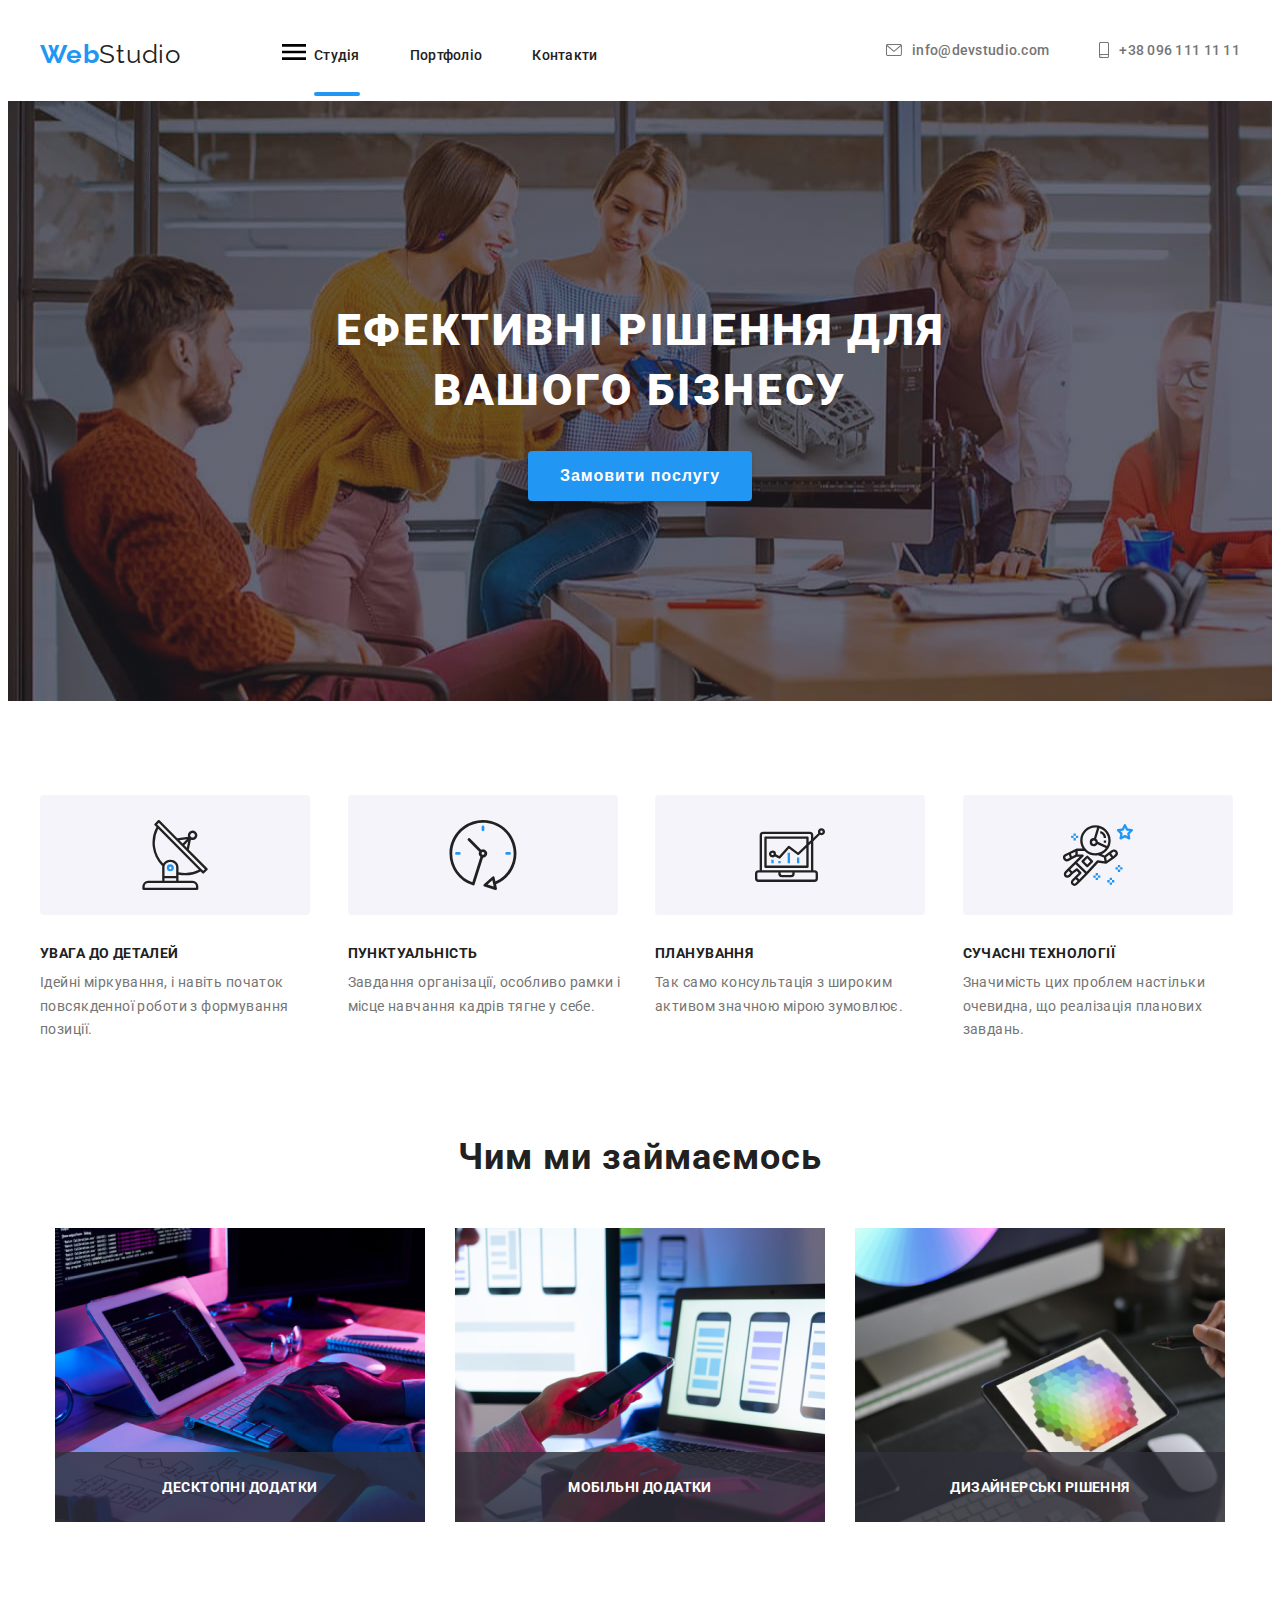
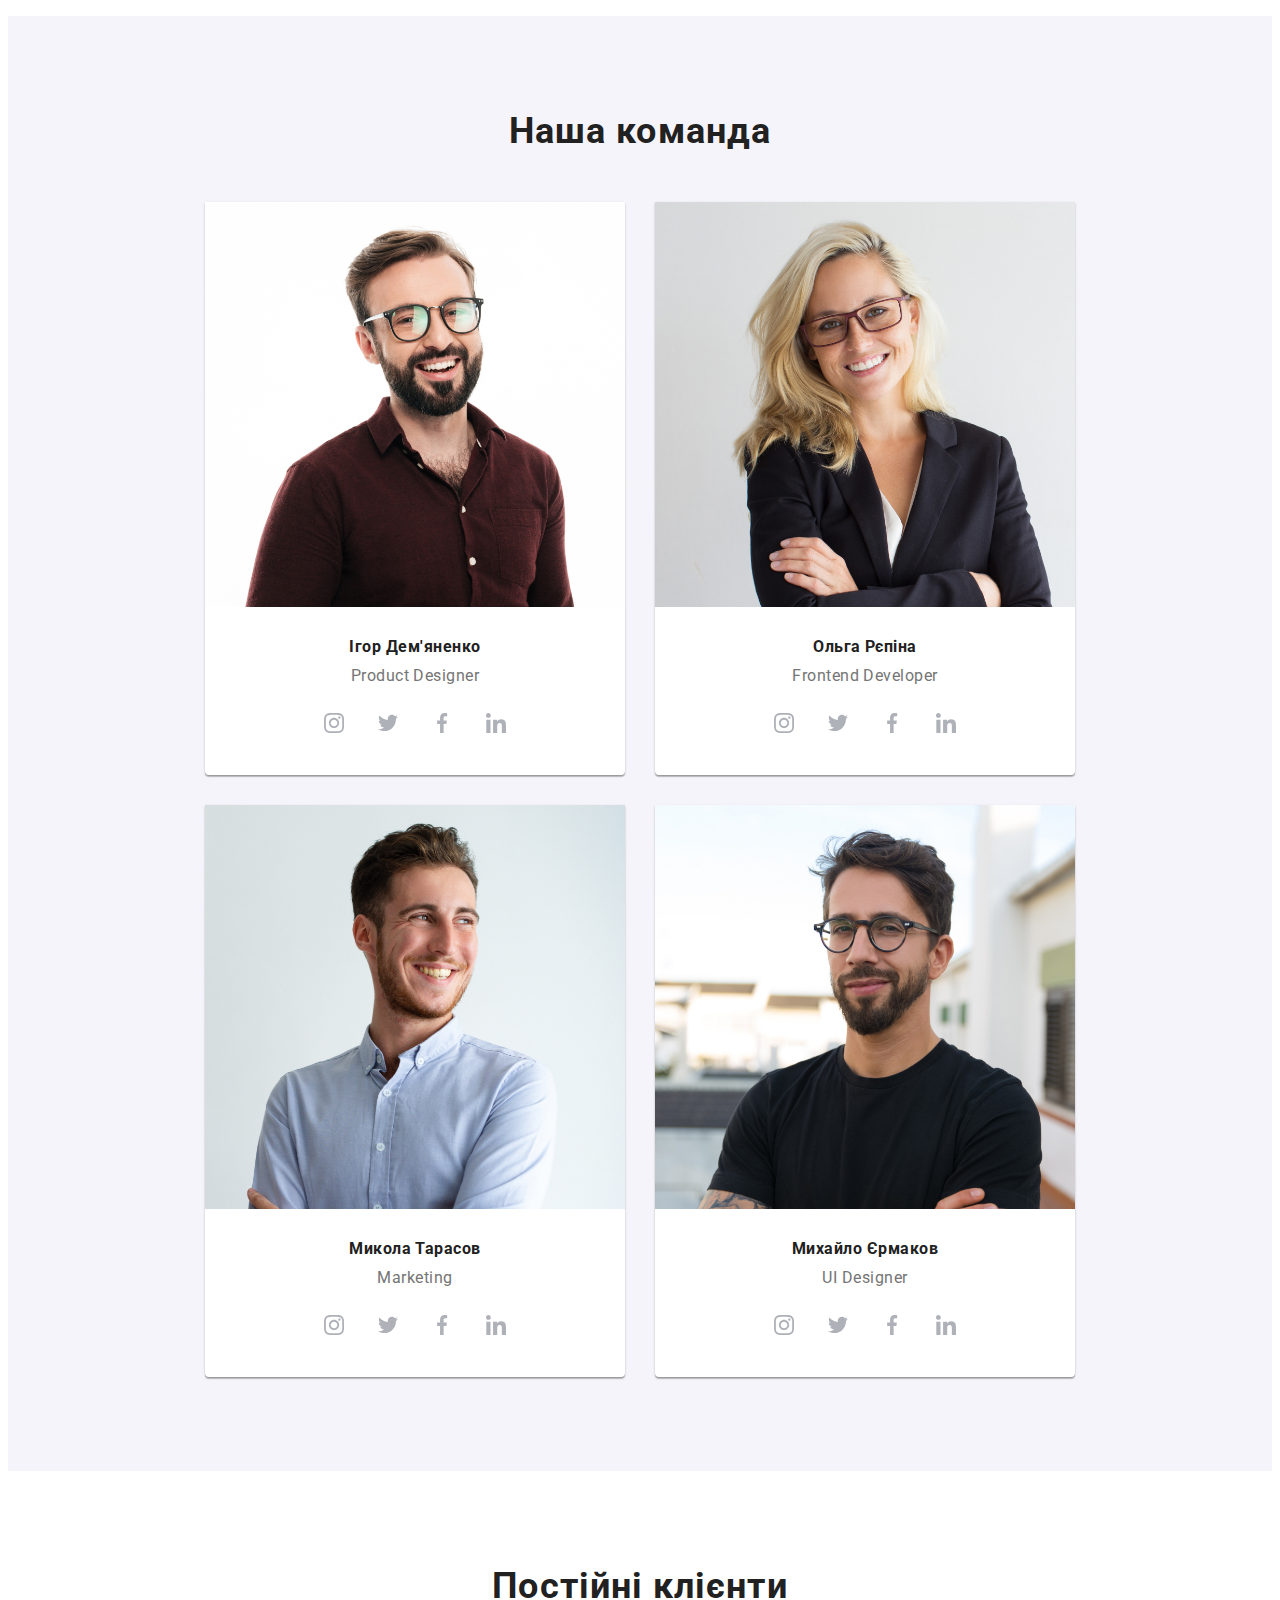
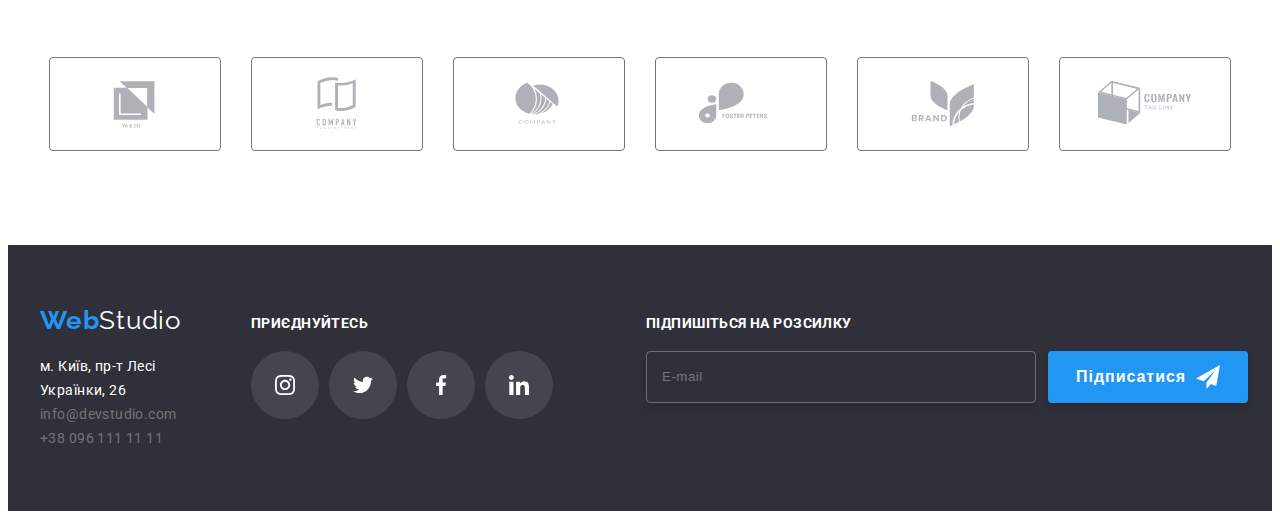
==== commit f61a90d5: "mini help" ====
--- a/index.html
+++ b/index.html
@@ -25,6 +25,11 @@
     <header class="header">
       <div class="container">
         <a href="./index.html"  class="logo header__logo link"><b class="logo__accent">Web</b>Studio</a>
+        <a href="" class="btn-menu">
+          <svg width="40" height="40" class="menu_icon">
+            <use href=".//images/symbol-defs.svg#menu-icon"></use>
+          </svg>
+        </a>
         <nav class="nav">
           <ul class="list nav__list">
             <li class="nav__item">
--- a/css/main.min.css
+++ b/css/main.min.css
@@ -1 +1 @@
-body{font-family:Roboto}h1,h2,h3,h4,p{margin-top:0;margin-bottom:0}ul{margin-top:0;margin-bottom:0;padding-left:0}img{display:block;max-width:100%;height:auto}.list{list-style:none;padding:0}.link{text-decoration:none}.visually-hidden{position:absolute;width:1px;height:1px;margin:-1px;border:0;padding:0;white-space:nowrap;-webkit-clip-path:inset(100%);clip-path:inset(100%);clip:rect(0 0 0 0);overflow:hidden}.container{width:1200px;margin:0 auto;padding:0 15px}.footer-form-div__btn,.modal__btn,.hero__btn{color:#fff;background:#2196f3;font-weight:700;letter-spacing:.96px;border-radius:4px;font-size:16px;-webkit-box-shadow:0px 4px 4px 0px rgba(0,0,0,.15);box-shadow:0px 4px 4px 0px rgba(0,0,0,.15);-webkit-transition:opacity 250ms cubic-bezier(0.4, 0, 0.2, 1);transition:opacity 250ms cubic-bezier(0.4, 0, 0.2, 1)}.hero__btn{line-height:1.87;padding-top:10px;padding-bottom:10px;padding-left:32px;padding-right:32px;border:none}.hero__btn:hover,.hero__btn:focus{cursor:pointer;opacity:.7}.modal__btn{text-align:center;font-family:Roboto;font-style:normal;line-height:30px;padding:10px 52px 10px 52px;border:none;display:block;margin:0 auto}.modal__btn:hover,.modal__btn:focus{cursor:pointer;opacity:.7}.footer-form-div__btn{display:-webkit-box;display:-ms-flexbox;display:flex;-webkit-box-align:center;-ms-flex-align:center;align-items:center;line-height:30px;border:none;padding-top:10px;padding-bottom:10px;padding-left:28px;gap:10px;padding-right:28px}.footer-form-div__btn:hover,.footer-form-div__btn:focus{cursor:pointer;opacity:.7}.footer-form-div__btn::after{content:"";display:inline-block;height:24px;width:24px;background-image:url(../images/telegram_new.svg);background-repeat:no-repeat;background-position:center}.header__logo{font-family:Raleway;font-size:26px;letter-spacing:.78px;margin-right:93px;color:#212121}.footer__logo{font-family:Raleway;font-size:26px;letter-spacing:.78px;color:#fff;margin-bottom:20px}.logo__accent{color:#2196f3}.header{padding-top:24px;padding-bottom:25px}.header .container{display:-webkit-box;display:-ms-flexbox;display:flex;-webkit-box-align:center;-ms-flex-align:center;align-items:center}.logo-link{text-decoration:none}.nav__link--current{color:#2196f3}.nav__link--current::after{content:"";display:block;height:4px;width:100%;background-color:#2196f3;position:absolute;top:45px;border-radius:2px;-webkit-transition:-webkit-transform 250ms cubic-bezier(0.4, 0, 0.2, 1);transition:-webkit-transform 250ms cubic-bezier(0.4, 0, 0.2, 1);transition:transform 250ms cubic-bezier(0.4, 0, 0.2, 1);transition:transform 250ms cubic-bezier(0.4, 0, 0.2, 1), -webkit-transform 250ms cubic-bezier(0.4, 0, 0.2, 1)}.nav__link--current:hover:after{-webkit-transform:translateY(-20px);-ms-transform:translateY(-20px);transform:translateY(-20px)}.nav__list{display:-webkit-box;display:-ms-flexbox;display:flex;gap:50px}.nav__link{color:#212121;font-size:14px;font-weight:500;letter-spacing:.28px;text-decoration:none;position:relative;-webkit-transition:color 250ms cubic-bezier(0.4, 0, 0.2, 1);transition:color 250ms cubic-bezier(0.4, 0, 0.2, 1)}.nav__link:hover,.nav__link:focus{color:#2196f3;cursor:pointer}.contact-list{color:#757575;font-size:14px;font-weight:500;letter-spacing:.28px;text-decoration:none;display:-webkit-box;display:-ms-flexbox;display:flex;margin-left:auto;gap:50px}.contact-list__link{color:#757575;font-size:14px;font-weight:500;letter-spacing:.28px;text-decoration:none;display:-webkit-box;display:-ms-flexbox;display:flex;-webkit-box-align:center;-ms-flex-align:center;align-items:center;gap:10px;-webkit-transition:color 250ms cubic-bezier(0.4, 0, 0.2, 1);transition:color 250ms cubic-bezier(0.4, 0, 0.2, 1)}.contact-list__link:hover,.contact-list__link:focus{color:#2196f3;cursor:pointer}.contact-list__item:not(:last-child){margin-bottom:9px}.contact-list__icon{display:inline-block;fill:#757575;-webkit-transition:fill 250ms cubic-bezier(0.4, 0, 0.2, 1);transition:fill 250ms cubic-bezier(0.4, 0, 0.2, 1)}.contact-list__link:hover .contact-list__icon,.contact-list__link:focus .contact-list__icon{fill:#2196f3}.hero{color:#fff;background-color:#2f303a;text-align:center;padding-top:200px;padding-bottom:200px;background-repeat:no-repeat;background-image:-webkit-gradient(linear, left top, left bottom, from(rgba(47, 48, 58, 0.4)), to(rgba(47, 48, 58, 0.4))),url(../images/peaple_img.jpg);background-image:linear-gradient(rgba(47, 48, 58, 0.4), rgba(47, 48, 58, 0.4)),url(../images/peaple_img.jpg);text-align:center}.hero__title{color:#fff;font-size:44px;font-weight:900;line-height:1.36;margin-bottom:30px;text-transform:uppercase;letter-spacing:2.64px}.advantages{padding-top:94px;padding-bottom:94px}.advantages__list{display:-webkit-box;display:-ms-flexbox;display:flex;gap:30px}.advantages__item{color:#212121;font-size:14px;letter-spacing:.42px;-ms-flex-preferred-size:calc((100% - 90px)/4);flex-basis:calc((100% - 90px)/4)}.advantages__item::before{content:"";width:270px;height:120px;border-radius:4px;background-color:#f5f4fa;background-position:center;background-repeat:no-repeat;display:block;margin-bottom:30px}.advantages__item:nth-child(1)::before{background-image:url(../images/group_svg1_svg.svg)}.advantages__item:nth-child(2)::before{background-image:url(../images/clock_svg2_svg.svg)}.advantages__item:nth-child(3)::before{background-image:url(../images/diagram_svg3_svg.svg)}.advantages__item:nth-child(4)::before{background-image:url(../images/astronaut_svg4_svg.svg)}.advantages__subtitle{color:#757575;font-size:14px;line-height:1.71;letter-spacing:.42px}.advantages__title{color:#212121;font-size:14px;padding-bottom:10px}.work{padding-bottom:94px}.work__list{display:-webkit-box;display:-ms-flexbox;display:flex;-webkit-box-pack:center;-ms-flex-pack:center;justify-content:center;gap:30px}.work__title{color:#212121;font-size:36px;letter-spacing:1.08px;text-align:center;margin-bottom:50px}.work__item{position:relative}.work__text{color:#fff;text-align:center;font-size:14px;font-weight:700;line-height:normal;letter-spacing:.42px;text-transform:uppercase;background:rgba(47,48,58,.8);position:absolute;text-align:center;width:370px;padding:27px 0;bottom:0px}.workers{padding-top:94px;padding-bottom:94px;background:#f5f4fa}.workers-section__title{color:#212121;font-size:36px;letter-spacing:1.08px;text-align:center;margin-bottom:50px}.workers__subtitle{color:#757575;text-align:center;letter-spacing:.48px;font-size:16px;padding-bottom:16px}.workers__title{color:#212121;text-align:center;font-size:16px;letter-spacing:.48px;margin-bottom:10px}.div__workers{padding-top:30px;padding-bottom:30px}.workers__item{-webkit-box-shadow:0px 2px 1px 0px rgba(0,0,0,.2),0px 1px 1px 0px rgba(0,0,0,.14),0px 1px 3px 0px rgba(0,0,0,.12);box-shadow:0px 2px 1px 0px rgba(0,0,0,.2),0px 1px 1px 0px rgba(0,0,0,.14),0px 1px 3px 0px rgba(0,0,0,.12);border-radius:0px 0px 4px 4px;background:#fff}.workers-soc-list{display:-webkit-box;display:-ms-flexbox;display:flex;-webkit-box-pack:center;-ms-flex-pack:center;justify-content:center;gap:10px}.workers-list{display:-webkit-box;display:-ms-flexbox;display:flex;-webkit-box-pack:center;-ms-flex-pack:center;justify-content:center;gap:30px}.workers__link{border-radius:50%;background-color:rgba(0,0,0,0);padding:12px;display:-webkit-box;display:-ms-flexbox;display:flex;-webkit-box-align:center;-ms-flex-align:center;align-items:center;-webkit-transition:background-color 250ms cubic-bezier(0.4, 0, 0.2, 1);transition:background-color 250ms cubic-bezier(0.4, 0, 0.2, 1)}.workers__link:hover,.workers__link:focus{background-color:#2196f3;cursor:pointer}.icon__link{fill:#afb1b8;-webkit-transition:fill 250ms cubic-bezier(0.4, 0, 0.2, 1);transition:fill 250ms cubic-bezier(0.4, 0, 0.2, 1)}.workers__link:focus .icon__link,.workers__link:hover .icon__link{fill:#fff}.customer{padding-top:94px;padding-bottom:94px}.customer__title{color:#212121;text-align:center;font-size:36px;line-height:normal;letter-spacing:1.08px;margin-bottom:50px}.customer__list{display:-webkit-box;display:-ms-flexbox;display:flex;-webkit-box-pack:center;-ms-flex-pack:center;justify-content:center;gap:30px}.customer__icon{fill:#afb1b8;-webkit-transition:fill 250ms cubic-bezier(0.4, 0, 0.2, 1);transition:fill 250ms cubic-bezier(0.4, 0, 0.2, 1);background-size:0px}.customer__link:hover .customer__icon,.customer__link:focus .customer__icon{cursor:pointer;fill:#2196f3}.customer__link{border-radius:4px;border:1px solid #757575;width:170px;height:92px;display:-webkit-box;display:-ms-flexbox;display:flex;-webkit-box-align:center;-ms-flex-align:center;align-items:center;-webkit-box-pack:center;-ms-flex-pack:center;justify-content:center;-webkit-transition:border-color 250ms cubic-bezier(0.4, 0, 0.2, 1);transition:border-color 250ms cubic-bezier(0.4, 0, 0.2, 1)}.customer__link:hover,.customer__link:focus{border-color:#2196f3}.footer{background-color:#2f303a;padding-top:60px;padding-bottom:60px;display:-webkit-box;display:-ms-flexbox;display:flex}.footer-contacts{margin-right:70px;display:-webkit-box;display:-ms-flexbox;display:flex;-webkit-box-orient:vertical;-webkit-box-direction:normal;-ms-flex-direction:column;flex-direction:column}.footer-contacts__address{color:#fff;background-color:#2f303a;font-size:14px;line-height:1.71;letter-spacing:.42px;text-decoration:none;-webkit-transition:color 250ms cubic-bezier(0.4, 0, 0.2, 1);transition:color 250ms cubic-bezier(0.4, 0, 0.2, 1)}.footer-contacts__address:hover{color:#2196f3;cursor:pointer}.footer-contacts__address{font-style:normal}.footer-contacts__link{color:#757575;font-size:14px;letter-spacing:.42px;text-decoration:none;-webkit-transition:color 250ms cubic-bezier(0.4, 0, 0.2, 1);transition:color 250ms cubic-bezier(0.4, 0, 0.2, 1)}.footer-contacts__link:hover,.footer-contacts__link:focus{color:#2196f3;cursor:pointer}.footer .container{display:-webkit-box;display:-ms-flexbox;display:flex}.footer__link{color:#fff;text-decoration:none;-webkit-transition:color 250ms cubic-bezier(0.4, 0, 0.2, 1);transition:color 250ms cubic-bezier(0.4, 0, 0.2, 1)}.footer__link:hover,.footer__link:focus{color:#2196f3;cursor:pointer}.footer-soc__subtitle{color:#fff;font-size:14px;font-weight:700;line-height:normal;letter-spacing:.42px;text-transform:uppercase;margin-bottom:20px}.footer-soc__link{fill:#fff}.footer-soc__link{border-radius:50%;padding:12px;display:-webkit-box;display:-ms-flexbox;display:flex;-webkit-box-align:center;-ms-flex-align:center;align-items:center;background-color:rgba(255,255,255,.1);-webkit-box-pack:center;-ms-flex-pack:center;justify-content:center;width:44px;height:44px;-webkit-transition:background-color 250ms cubic-bezier(0.4, 0, 0.2, 1);transition:background-color 250ms cubic-bezier(0.4, 0, 0.2, 1)}.footer-soc__link:hover,.footer-soc__link:focus{background-color:#2196f3;cursor:pointer}.footer-soc__list{display:-webkit-box;display:-ms-flexbox;display:flex;-webkit-box-pack:center;-ms-flex-pack:center;justify-content:center;gap:10px}.footer-soc{padding-top:10px}.footer-form-div__form{display:-webkit-box;display:-ms-flexbox;display:flex;-webkit-box-align:center;-ms-flex-align:center;align-items:center;gap:12px}.footer-form-div__text{color:#fff;font-size:14px;font-weight:700;line-height:normal;letter-spacing:.42px;text-transform:uppercase;margin-bottom:20px}.footer-form-div--input{color:rgba(255,255,255,.6);line-height:20px;letter-spacing:.48px;background:rgba(0,0,0,0);border-radius:4px;border:1px solid rgba(255,255,255,.3);-webkit-box-shadow:0px 4px 4px 0px rgba(0,0,0,.15);box-shadow:0px 4px 4px 0px rgba(0,0,0,.15);padding:15px;width:358px;-webkit-transition:border-color 250ms cubic-bezier(0.4, 0, 0.2, 1);transition:border-color 250ms cubic-bezier(0.4, 0, 0.2, 1)}.footer-form-div--input:hover,.footer-form-div--input:focus{border-color:#2196f3;outline:none}.footer-form-div{margin-left:93px;padding-top:10px}.modal__title{color:#212121;text-align:center;font-family:Roboto;font-size:20px;font-style:normal;font-weight:700;line-height:normal;letter-spacing:.6px;margin-bottom:12px}.modal__label{display:-webkit-box;display:-ms-flexbox;display:flex;-webkit-box-orient:vertical;-webkit-box-direction:normal;-ms-flex-direction:column;flex-direction:column;color:#757575;font-size:12px;line-height:normal;letter-spacing:.12px;position:relative}.modal__label:not(:first-child){margin-top:10px}.modal__textarea{color:rgba(117,117,117,.5);line-height:normal;letter-spacing:.12px;padding:12px 16px 12px 16px;border-radius:4px;border:1px solid rgba(33,33,33,.2);padding-top:12px;padding-left:16px;width:448px;resize:none;margin-top:4px;-webkit-transition:border-color 250ms cubic-bezier(0.4, 0, 0.2, 1);transition:border-color 250ms cubic-bezier(0.4, 0, 0.2, 1)}.modal__textarea:hover,.modal__textarea:focus{border-color:#2196f3}.modal__input{border-radius:4px;border:1px solid rgba(33,33,33,.2);width:448px;height:40px;margin-top:4px;padding:11px 0 11px 42px;outline:none;-webkit-transition:border-color 250ms cubic-bezier(0.4, 0, 0.2, 1);transition:border-color 250ms cubic-bezier(0.4, 0, 0.2, 1)}.modal__input:hover,.modal__input:focus{border-color:#2196f3}.backdrop{position:fixed;top:0;left:0;width:100%;height:100%;background-color:rgba(0,0,0,.2);opacity:1;-webkit-transition:opacity 250ms cubic-bezier(0.4, 0, 0.2, 1);transition:opacity 250ms cubic-bezier(0.4, 0, 0.2, 1)}.backdrop.is-hidden{opacity:0;pointer-events:none}.no-scroll{overflow:hidden}.modal{position:absolute;top:50%;left:50%;min-width:528px;min-height:581px;border-radius:4px;background:#fff;-webkit-box-shadow:0px 2px 1px 0px rgba(0,0,0,.2),0px 1px 1px 0px rgba(0,0,0,.14),0px 1px 3px 0px rgba(0,0,0,.12);box-shadow:0px 2px 1px 0px rgba(0,0,0,.2),0px 1px 1px 0px rgba(0,0,0,.14),0px 1px 3px 0px rgba(0,0,0,.12);-webkit-transform:translate(-50%, -50%) scale(1);-ms-transform:translate(-50%, -50%) scale(1);transform:translate(-50%, -50%) scale(1);padding:40px;-webkit-transition:-webkit-transform 250ms cubic-bezier(0.4, 0, 0.2, 1);transition:-webkit-transform 250ms cubic-bezier(0.4, 0, 0.2, 1);transition:transform 250ms cubic-bezier(0.4, 0, 0.2, 1);transition:transform 250ms cubic-bezier(0.4, 0, 0.2, 1), -webkit-transform 250ms cubic-bezier(0.4, 0, 0.2, 1)}.backdrop.is-hidden .modal{-webkit-transform:translate(-50%, -50%) scale(0);-ms-transform:translate(-50%, -50%) scale(0);transform:translate(-50%, -50%) scale(0)}.btn-close{border:1px solid rgba(0,0,0,.1);border-radius:50%;padding:6px;display:-webkit-box;display:-ms-flexbox;display:flex;-webkit-box-align:center;-ms-flex-align:center;align-items:center;-webkit-box-pack:center;-ms-flex-pack:center;justify-content:center;background:none;position:absolute;right:8px;top:8px;-webkit-transition:fill 250ms cubic-bezier(0.4, 0, 0.2, 1);transition:fill 250ms cubic-bezier(0.4, 0, 0.2, 1)}.btn-close:hover,.btn-close:focus{cursor:pointer;fill:#2196f3}.modal__icon{position:absolute;display:-webkit-box;display:-ms-flexbox;display:flex;-webkit-box-align:center;-ms-flex-align:center;align-items:center;bottom:11px;left:12px;-webkit-transition:fill 250ms cubic-bezier(0.4, 0, 0.2, 1);transition:fill 250ms cubic-bezier(0.4, 0, 0.2, 1)}.modal__input:hover+.modal__icon,.modal__input:focus+.modal__icon{fill:#2196f3}.modal__checkbox{color:#757575;font-family:Roboto;font-size:14px;font-style:normal;font-weight:400;line-height:24px;letter-spacing:.42px;display:-webkit-box;display:-ms-flexbox;display:flex;-webkit-box-align:center;-ms-flex-align:center;align-items:center;-webkit-box-pack:center;-ms-flex-pack:center;justify-content:center;margin-top:20px;margin-bottom:30px;gap:8px}.modal__link{color:#2196f3;font-family:Roboto;font-size:14px;font-style:normal;font-weight:400;line-height:24px;letter-spacing:.42px;text-decoration-line:underline}.filter__btn{color:#212121;min-width:73px;padding:6px 22px;font-family:Roboto;font-size:16px;font-weight:500;line-height:1.63;letter-spacing:.48px;background-color:#f5f4fa;border-radius:4px;border-color:rgba(0,0,0,0);-webkit-transition:background-color 250ms cubic-bezier(0.4, 0, 0.2, 1),color 250ms cubic-bezier(0.4, 0, 0.2, 1),-webkit-box-shadow 250ms cubic-bezier(0.4, 0, 0.2, 1);transition:background-color 250ms cubic-bezier(0.4, 0, 0.2, 1),color 250ms cubic-bezier(0.4, 0, 0.2, 1),-webkit-box-shadow 250ms cubic-bezier(0.4, 0, 0.2, 1);transition:background-color 250ms cubic-bezier(0.4, 0, 0.2, 1),color 250ms cubic-bezier(0.4, 0, 0.2, 1),box-shadow 250ms cubic-bezier(0.4, 0, 0.2, 1);transition:background-color 250ms cubic-bezier(0.4, 0, 0.2, 1),color 250ms cubic-bezier(0.4, 0, 0.2, 1),box-shadow 250ms cubic-bezier(0.4, 0, 0.2, 1),-webkit-box-shadow 250ms cubic-bezier(0.4, 0, 0.2, 1)}.filter__btn:hover,.filter__btn:focus{color:#fff;background-color:#2196f3;cursor:pointer;-webkit-box-shadow:0px 2px 2px 0px rgba(0,0,0,.12),0px 1px 2px 0px rgba(0,0,0,.08),0px 3px 1px 0px rgba(0,0,0,.1);box-shadow:0px 2px 2px 0px rgba(0,0,0,.12),0px 1px 2px 0px rgba(0,0,0,.08),0px 3px 1px 0px rgba(0,0,0,.1)}.filter__list{display:-webkit-box;display:-ms-flexbox;display:flex;-webkit-box-pack:center;-ms-flex-pack:center;justify-content:center;gap:8px}.projects{padding-top:94px;padding-bottom:50px}.project__title{color:#212121;font-size:18px;line-height:2;letter-spacing:1.08px}.projects__list{margin-top:50px;display:-webkit-box;display:-ms-flexbox;display:flex;-ms-flex-wrap:wrap;flex-wrap:wrap;gap:30px}.project__link{text-decoration:none;display:block;-webkit-transition:-webkit-box-shadow 250ms cubic-bezier(0.4, 0, 0.2, 1);transition:-webkit-box-shadow 250ms cubic-bezier(0.4, 0, 0.2, 1);transition:box-shadow 250ms cubic-bezier(0.4, 0, 0.2, 1);transition:box-shadow 250ms cubic-bezier(0.4, 0, 0.2, 1), -webkit-box-shadow 250ms cubic-bezier(0.4, 0, 0.2, 1)}.project__link:focus,.project__link:hover{-webkit-box-shadow:1px 4px 6px 0px rgba(0,0,0,.16),0px 4px 4px 0px rgba(0,0,0,.06),0px 1px 1px 0px rgba(0,0,0,.12);box-shadow:1px 4px 6px 0px rgba(0,0,0,.16),0px 4px 4px 0px rgba(0,0,0,.06),0px 1px 1px 0px rgba(0,0,0,.12)}.div__project{padding:20px 24px;border:1px solid #fff}.projects__item{-ms-flex-preferred-size:calc((100% - 60px)/3);flex-basis:calc((100% - 60px)/3)}.project__overlay{position:absolute;top:0;left:0;height:100%;width:100%;background-color:#2196f3;-webkit-transform:translateY(101%);-ms-transform:translateY(101%);transform:translateY(101%);-webkit-transition:-webkit-transform 250ms cubic-bezier(0.4, 0, 0.2, 1);transition:-webkit-transform 250ms cubic-bezier(0.4, 0, 0.2, 1);transition:transform 250ms cubic-bezier(0.4, 0, 0.2, 1);transition:transform 250ms cubic-bezier(0.4, 0, 0.2, 1), -webkit-transform 250ms cubic-bezier(0.4, 0, 0.2, 1)}.projects-item:hover .project__overlay{-webkit-transform:translateY(0);-ms-transform:translateY(0);transform:translateY(0)}.text__overlay{color:#fff;font-size:18px;font-weight:400;line-height:28px;letter-spacing:.54px;padding:63px 24px}.project__subtitle{color:#757575;font-size:16px;line-height:1.87;letter-spacing:.48px}.wrapper__project-img{overflow:hidden;position:relative}/*# sourceMappingURL=main.min.css.map */+.footer-form-div__text,.footer-soc__subtitle{color:#fff;font-size:14px;letter-spacing:.42px;margin-bottom:20px}.customer__title,.workers-section__title,.work__title{color:#212121;font-size:36px;text-align:center;letter-spacing:1.08px}body{font-family:Roboto}h1,h2,h3,h4,p{margin-top:0;margin-bottom:0}ul{margin-top:0;margin-bottom:0;padding-left:0}img{display:block;max-width:100%;height:auto}.list{list-style:none;padding:0}.link{text-decoration:none}.visually-hidden{position:absolute;width:1px;height:1px;margin:-1px;border:0;padding:0;white-space:nowrap;-webkit-clip-path:inset(100%);clip-path:inset(100%);clip:rect(0 0 0 0);overflow:hidden}.container{margin:0 auto;padding:0 15px;min-width:320px}@media screen and (min-width: 480px){.container{width:480px}}@media screen and (min-width: 768px){.container{width:768px}}@media screen and (min-width: 1200px){.container{width:1200px}}.footer-form-div__btn,.modal__btn,.hero__btn{color:#fff;background:#2196f3;font-weight:700;letter-spacing:.96px;border-radius:4px;font-size:16px;-webkit-box-shadow:0px 4px 4px 0px rgba(0,0,0,.15);box-shadow:0px 4px 4px 0px rgba(0,0,0,.15);-webkit-transition:opacity 250ms cubic-bezier(0.4, 0, 0.2, 1);transition:opacity 250ms cubic-bezier(0.4, 0, 0.2, 1)}.hero__btn{line-height:1.87;padding-top:10px;padding-bottom:10px;padding-left:32px;padding-right:32px;border:none}.hero__btn:hover,.hero__btn:focus{cursor:pointer;opacity:.7}.modal__btn{text-align:center;font-family:Roboto;font-style:normal;line-height:30px;padding:10px 52px 10px 52px;border:none;display:block;margin:0 auto}.modal__btn:hover,.modal__btn:focus{cursor:pointer;opacity:.7}.footer-form-div__btn{display:-webkit-box;display:-ms-flexbox;display:flex;-webkit-box-align:center;-ms-flex-align:center;align-items:center;line-height:30px;border:none;padding-top:10px;padding-bottom:10px;padding-left:28px;gap:10px;padding-right:28px}.footer-form-div__btn:hover,.footer-form-div__btn:focus{cursor:pointer;opacity:.7}.footer-form-div__btn::after{content:"";display:inline-block;height:24px;width:24px;background-image:url(../images/telegram_new.svg);background-repeat:no-repeat;background-position:center}.header__logo{font-family:Raleway;font-size:26px;letter-spacing:.78px;margin-right:93px;color:#212121}.footer__logo{font-family:Raleway;font-size:26px;letter-spacing:.78px;color:#fff;margin-bottom:20px}.logo__accent{color:#2196f3}.header{padding-top:24px;padding-bottom:25px}.header .container{display:-webkit-box;display:-ms-flexbox;display:flex;-webkit-box-align:center;-ms-flex-align:center;align-items:center}.logo-link{text-decoration:none}.nav__link--current{color:#2196f3}.nav__link--current::after{content:"";display:block;height:4px;width:100%;background-color:#2196f3;position:absolute;top:45px;border-radius:2px;-webkit-transition:-webkit-transform 250ms cubic-bezier(0.4, 0, 0.2, 1);transition:-webkit-transform 250ms cubic-bezier(0.4, 0, 0.2, 1);transition:transform 250ms cubic-bezier(0.4, 0, 0.2, 1);transition:transform 250ms cubic-bezier(0.4, 0, 0.2, 1), -webkit-transform 250ms cubic-bezier(0.4, 0, 0.2, 1)}.nav__link--current:hover:after{-webkit-transform:translateY(-20px);-ms-transform:translateY(-20px);transform:translateY(-20px)}.nav__list{display:-webkit-box;display:-ms-flexbox;display:flex;gap:50px}@media screen and (min-width: 768px){.nav__list{display:-webkit-box;display:-ms-flexbox;display:flex}}.nav__link{color:#212121;font-size:14px;font-weight:500;letter-spacing:.28px;text-decoration:none;position:relative;-webkit-transition:color 250ms cubic-bezier(0.4, 0, 0.2, 1);transition:color 250ms cubic-bezier(0.4, 0, 0.2, 1)}.nav__link:hover,.nav__link:focus{color:#2196f3;cursor:pointer}.contact-list{color:#757575;font-size:14px;font-weight:500;letter-spacing:.28px;text-decoration:none;display:-webkit-box;display:-ms-flexbox;display:flex;margin-left:auto;gap:50px}.contact-list__link{color:#757575;font-size:14px;font-weight:500;letter-spacing:.28px;text-decoration:none;display:-webkit-box;display:-ms-flexbox;display:flex;-webkit-box-align:center;-ms-flex-align:center;align-items:center;gap:10px;-webkit-transition:color 250ms cubic-bezier(0.4, 0, 0.2, 1);transition:color 250ms cubic-bezier(0.4, 0, 0.2, 1)}.contact-list__link:hover,.contact-list__link:focus{color:#2196f3;cursor:pointer}.contact-list__item:not(:last-child){margin-bottom:9px}.contact-list__icon{display:inline-block;fill:#757575;-webkit-transition:fill 250ms cubic-bezier(0.4, 0, 0.2, 1);transition:fill 250ms cubic-bezier(0.4, 0, 0.2, 1)}.contact-list__link:hover .contact-list__icon,.contact-list__link:focus .contact-list__icon{fill:#2196f3}.hero{color:#fff;background-color:#2f303a;text-align:center;padding-top:200px;padding-bottom:200px;background-repeat:no-repeat;background-image:-webkit-gradient(linear, left top, left bottom, from(rgba(47, 48, 58, 0.4)), to(rgba(47, 48, 58, 0.4))),url(../images/peaple_img.jpg);background-image:linear-gradient(rgba(47, 48, 58, 0.4), rgba(47, 48, 58, 0.4)),url(../images/peaple_img.jpg);text-align:center}.hero__title{color:#fff;font-size:44px;font-weight:900;line-height:1.36;margin-bottom:30px;text-transform:uppercase;letter-spacing:2.64px}.advantages{padding-top:94px;padding-bottom:94px}.advantages__list{display:-webkit-box;display:-ms-flexbox;display:flex;gap:30px;display:block}@media screen and (min-width: 768px){.advantages__list{display:-webkit-box;display:-ms-flexbox;display:flex;-ms-flex-wrap:wrap;flex-wrap:wrap;gap:30px}}@media screen and (min-width: 1200px){.advantages__list{-webkit-box-align:start;-ms-flex-align:start;align-items:flex-start;gap:30px}}.advantages__item{-ms-flex-preferred-size:calc((100% - 30px*(4 - 1))/4);flex-basis:calc((100% - 30px*(4 - 1))/4);color:#212121;font-size:14px;letter-spacing:.42px}.advantages__item::before{content:"";width:270px;height:120px;border-radius:4px;background-color:#f5f4fa;background-position:center;background-repeat:no-repeat;display:block;margin-bottom:30px}.advantages__item:nth-child(1)::before{background-image:url(../images/advantages-svg-1.svg)}.advantages__item:nth-child(2)::before{background-image:url(../images/advantages-svg-2.svg)}.advantages__item:nth-child(3)::before{background-image:url(../images/advantages-svg-3.svg)}.advantages__item:nth-child(4)::before{background-image:url(../images/advantages-svg-4.svg)}.advantages__subtitle{color:#757575;font-size:14px;line-height:1.71;letter-spacing:.42px}.advantages__title{color:#212121;font-size:14px;padding-bottom:10px}.work{padding-bottom:94px}.work__list{display:-webkit-box;display:-ms-flexbox;display:flex;-webkit-box-pack:center;-ms-flex-pack:center;justify-content:center;gap:30px}.work__title{margin-bottom:50px}.work__item{position:relative}.work__text{color:#fff;text-align:center;font-size:14px;font-weight:700;line-height:normal;letter-spacing:.42px;text-transform:uppercase;background:rgba(47,48,58,.8);position:absolute;text-align:center;width:370px;padding:27px 0;bottom:0px}.workers{padding-top:94px;padding-bottom:94px;background:#f5f4fa}.workers-section__title{margin-bottom:50px}.workers__subtitle{color:#757575;text-align:center;letter-spacing:.48px;font-size:16px;padding-bottom:16px}.workers__title{color:#212121;text-align:center;font-size:16px;letter-spacing:.48px;margin-bottom:10px}.div__workers{padding-top:30px;padding-bottom:30px}.workers__item{-webkit-box-shadow:0px 2px 1px 0px rgba(0,0,0,.2),0px 1px 1px 0px rgba(0,0,0,.14),0px 1px 3px 0px rgba(0,0,0,.12);box-shadow:0px 2px 1px 0px rgba(0,0,0,.2),0px 1px 1px 0px rgba(0,0,0,.14),0px 1px 3px 0px rgba(0,0,0,.12);border-radius:0px 0px 4px 4px;background:#fff;-ms-flex-preferred-size:35%;flex-basis:35%}.workers-soc-list{display:-webkit-box;display:-ms-flexbox;display:flex;-webkit-box-pack:center;-ms-flex-pack:center;justify-content:center;gap:10px}.workers-list{display:-webkit-box;display:-ms-flexbox;display:flex;-webkit-box-pack:center;-ms-flex-pack:center;justify-content:center;gap:30px}@media screen and (min-width: 480px){.workers-list{-webkit-box-orient:vertical;-webkit-box-direction:normal;-ms-flex-direction:column;flex-direction:column}}@media screen and (min-width: 768px){.workers-list{-webkit-box-orient:horizontal;-webkit-box-direction:normal;-ms-flex-direction:row;flex-direction:row;-ms-flex-wrap:wrap;flex-wrap:wrap}}@media screen and (min-width: 1200px){.workers-list{width:1200px;-ms-flex-preferred-size:2.5%;flex-basis:2.5%}}.workers__link{border-radius:50%;background-color:rgba(0,0,0,0);padding:12px;display:-webkit-box;display:-ms-flexbox;display:flex;-webkit-box-align:center;-ms-flex-align:center;align-items:center;-webkit-transition:background-color 250ms cubic-bezier(0.4, 0, 0.2, 1);transition:background-color 250ms cubic-bezier(0.4, 0, 0.2, 1)}.workers__link:hover,.workers__link:focus{background-color:#2196f3;cursor:pointer}.icon__link{fill:#afb1b8;-webkit-transition:fill 250ms cubic-bezier(0.4, 0, 0.2, 1);transition:fill 250ms cubic-bezier(0.4, 0, 0.2, 1)}.workers__link:focus .icon__link,.workers__link:hover .icon__link{fill:#fff}.customer{padding-top:94px;padding-bottom:94px}.customer__title{line-height:normal;margin-bottom:50px}.customer__list{display:-webkit-box;display:-ms-flexbox;display:flex;gap:30px;-webkit-box-pack:center;-ms-flex-pack:center;justify-content:center}@media screen and (min-width: 480px){.customer__list{display:-webkit-box;display:-ms-flexbox;display:flex;-ms-flex-wrap:wrap;flex-wrap:wrap}}@media screen and (min-width: 768px){.customer__list{display:-webkit-box;display:-ms-flexbox;display:flex;-ms-flex-wrap:wrap;flex-wrap:wrap}}.customer__icon{fill:#afb1b8;-webkit-transition:fill 250ms cubic-bezier(0.4, 0, 0.2, 1);transition:fill 250ms cubic-bezier(0.4, 0, 0.2, 1);background-size:0px}.customer__link:hover .customer__icon,.customer__link:focus .customer__icon{cursor:pointer;fill:#2196f3}.customer__link{border-radius:4px;border:1px solid #757575;width:170px;height:92px;display:-webkit-box;display:-ms-flexbox;display:flex;-webkit-box-align:center;-ms-flex-align:center;align-items:center;-webkit-box-pack:center;-ms-flex-pack:center;justify-content:center;-webkit-transition:border-color 250ms cubic-bezier(0.4, 0, 0.2, 1);transition:border-color 250ms cubic-bezier(0.4, 0, 0.2, 1)}.customer__link:hover,.customer__link:focus{border-color:#2196f3}.footer{background-color:#2f303a;padding-top:60px;padding-bottom:60px;display:-webkit-box;display:-ms-flexbox;display:flex}.footer-contacts{margin-right:70px;display:-webkit-box;display:-ms-flexbox;display:flex;-webkit-box-orient:vertical;-webkit-box-direction:normal;-ms-flex-direction:column;flex-direction:column}.footer-contacts__address{color:#fff;background-color:#2f303a;font-size:14px;line-height:1.71;letter-spacing:.42px;text-decoration:none;-webkit-transition:color 250ms cubic-bezier(0.4, 0, 0.2, 1);transition:color 250ms cubic-bezier(0.4, 0, 0.2, 1)}.footer-contacts__address:hover{color:#2196f3;cursor:pointer}.footer-contacts__address{font-style:normal}.footer-contacts__link{color:#757575;font-size:14px;letter-spacing:.42px;text-decoration:none;-webkit-transition:color 250ms cubic-bezier(0.4, 0, 0.2, 1);transition:color 250ms cubic-bezier(0.4, 0, 0.2, 1)}.footer-contacts__link:hover,.footer-contacts__link:focus{color:#2196f3;cursor:pointer}.footer .container{display:-webkit-box;display:-ms-flexbox;display:flex}.footer__link{color:#fff;text-decoration:none;-webkit-transition:color 250ms cubic-bezier(0.4, 0, 0.2, 1);transition:color 250ms cubic-bezier(0.4, 0, 0.2, 1)}.footer__link:hover,.footer__link:focus{color:#2196f3;cursor:pointer}.footer-soc__subtitle{font-weight:700;line-height:normal;text-transform:uppercase}.footer-soc__link{fill:#fff}.footer-soc__link{border-radius:50%;padding:12px;display:-webkit-box;display:-ms-flexbox;display:flex;-webkit-box-align:center;-ms-flex-align:center;align-items:center;background-color:rgba(255,255,255,.1);-webkit-box-pack:center;-ms-flex-pack:center;justify-content:center;width:44px;height:44px;-webkit-transition:background-color 250ms cubic-bezier(0.4, 0, 0.2, 1);transition:background-color 250ms cubic-bezier(0.4, 0, 0.2, 1)}.footer-soc__link:hover,.footer-soc__link:focus{background-color:#2196f3;cursor:pointer}.footer-soc__list{display:-webkit-box;display:-ms-flexbox;display:flex;gap:10px}.footer-soc{padding-top:10px}.footer-form-div__form{display:-webkit-box;display:-ms-flexbox;display:flex;gap:12px}.footer-form-div__text{font-weight:700;line-height:normal;text-transform:uppercase}.footer-form-div--input{color:rgba(255,255,255,.6);line-height:20px;letter-spacing:.48px;background:rgba(0,0,0,0);border-radius:4px;border:1px solid rgba(255,255,255,.3);-webkit-box-shadow:0px 4px 4px 0px rgba(0,0,0,.15);box-shadow:0px 4px 4px 0px rgba(0,0,0,.15);padding:15px;width:358px;-webkit-transition:border-color 250ms cubic-bezier(0.4, 0, 0.2, 1);transition:border-color 250ms cubic-bezier(0.4, 0, 0.2, 1)}.footer-form-div--input:hover,.footer-form-div--input:focus{border-color:#2196f3;outline:none}.footer-form-div{margin-left:93px;padding-top:10px}.modal__title{color:#212121;text-align:center;font-family:Roboto;font-size:20px;font-style:normal;font-weight:700;line-height:normal;letter-spacing:.6px;margin-bottom:12px}.modal__label{display:-webkit-box;display:-ms-flexbox;display:flex;-webkit-box-orient:vertical;-webkit-box-direction:normal;-ms-flex-direction:column;flex-direction:column;color:#757575;font-size:12px;line-height:normal;letter-spacing:.12px;position:relative}.modal__label:not(:first-child){margin-top:10px}.modal__textarea{color:rgba(117,117,117,.5);line-height:normal;letter-spacing:.12px;padding:12px 16px 12px 16px;border-radius:4px;border:1px solid rgba(33,33,33,.2);padding-top:12px;padding-left:16px;width:448px;resize:none;margin-top:4px;-webkit-transition:border-color 250ms cubic-bezier(0.4, 0, 0.2, 1);transition:border-color 250ms cubic-bezier(0.4, 0, 0.2, 1)}.modal__textarea:hover,.modal__textarea:focus{border-color:#2196f3}.modal__input{border-radius:4px;border:1px solid rgba(33,33,33,.2);width:448px;height:40px;margin-top:4px;padding:11px 0 11px 42px;outline:none;-webkit-transition:border-color 250ms cubic-bezier(0.4, 0, 0.2, 1);transition:border-color 250ms cubic-bezier(0.4, 0, 0.2, 1)}.modal__input:hover,.modal__input:focus{border-color:#2196f3}.backdrop{position:fixed;top:0;left:0;width:100%;height:100%;background-color:rgba(0,0,0,.2);opacity:1;-webkit-transition:opacity 250ms cubic-bezier(0.4, 0, 0.2, 1);transition:opacity 250ms cubic-bezier(0.4, 0, 0.2, 1)}.backdrop.is-hidden{opacity:0;pointer-events:none}.no-scroll{overflow:hidden}.modal{position:absolute;top:50%;left:50%;min-width:528px;min-height:581px;border-radius:4px;background:#fff;-webkit-box-shadow:0px 2px 1px 0px rgba(0,0,0,.2),0px 1px 1px 0px rgba(0,0,0,.14),0px 1px 3px 0px rgba(0,0,0,.12);box-shadow:0px 2px 1px 0px rgba(0,0,0,.2),0px 1px 1px 0px rgba(0,0,0,.14),0px 1px 3px 0px rgba(0,0,0,.12);-webkit-transform:translate(-50%, -50%) scale(1);-ms-transform:translate(-50%, -50%) scale(1);transform:translate(-50%, -50%) scale(1);padding:40px;-webkit-transition:-webkit-transform 250ms cubic-bezier(0.4, 0, 0.2, 1);transition:-webkit-transform 250ms cubic-bezier(0.4, 0, 0.2, 1);transition:transform 250ms cubic-bezier(0.4, 0, 0.2, 1);transition:transform 250ms cubic-bezier(0.4, 0, 0.2, 1), -webkit-transform 250ms cubic-bezier(0.4, 0, 0.2, 1)}.backdrop.is-hidden .modal{-webkit-transform:translate(-50%, -50%) scale(0);-ms-transform:translate(-50%, -50%) scale(0);transform:translate(-50%, -50%) scale(0)}.btn-close{border:1px solid rgba(0,0,0,.1);border-radius:50%;padding:6px;display:-webkit-box;display:-ms-flexbox;display:flex;-webkit-box-align:center;-ms-flex-align:center;align-items:center;-webkit-box-pack:center;-ms-flex-pack:center;justify-content:center;background:none;position:absolute;right:8px;top:8px;-webkit-transition:fill 250ms cubic-bezier(0.4, 0, 0.2, 1);transition:fill 250ms cubic-bezier(0.4, 0, 0.2, 1)}.btn-close:hover,.btn-close:focus{cursor:pointer;fill:#2196f3}.modal__icon{position:absolute;display:-webkit-box;display:-ms-flexbox;display:flex;-webkit-box-align:center;-ms-flex-align:center;align-items:center;bottom:11px;left:12px;-webkit-transition:fill 250ms cubic-bezier(0.4, 0, 0.2, 1);transition:fill 250ms cubic-bezier(0.4, 0, 0.2, 1)}.modal__input:hover+.modal__icon,.modal__input:focus+.modal__icon{fill:#2196f3}.modal__checkbox{color:#757575;font-family:Roboto;font-size:14px;font-style:normal;font-weight:400;line-height:24px;letter-spacing:.42px;display:-webkit-box;display:-ms-flexbox;display:flex;-webkit-box-align:center;-ms-flex-align:center;align-items:center;-webkit-box-pack:center;-ms-flex-pack:center;justify-content:center;margin-top:20px;margin-bottom:30px;gap:8px}.modal__link{color:#2196f3;font-family:Roboto;font-size:14px;font-style:normal;font-weight:400;line-height:24px;letter-spacing:.42px;text-decoration-line:underline}.filter__btn{color:#212121;min-width:73px;padding:6px 22px;font-family:Roboto;font-size:16px;font-weight:500;line-height:1.63;letter-spacing:.48px;background-color:#f5f4fa;border-radius:4px;border-color:rgba(0,0,0,0);-webkit-transition:background-color 250ms cubic-bezier(0.4, 0, 0.2, 1),color 250ms cubic-bezier(0.4, 0, 0.2, 1),-webkit-box-shadow 250ms cubic-bezier(0.4, 0, 0.2, 1);transition:background-color 250ms cubic-bezier(0.4, 0, 0.2, 1),color 250ms cubic-bezier(0.4, 0, 0.2, 1),-webkit-box-shadow 250ms cubic-bezier(0.4, 0, 0.2, 1);transition:background-color 250ms cubic-bezier(0.4, 0, 0.2, 1),color 250ms cubic-bezier(0.4, 0, 0.2, 1),box-shadow 250ms cubic-bezier(0.4, 0, 0.2, 1);transition:background-color 250ms cubic-bezier(0.4, 0, 0.2, 1),color 250ms cubic-bezier(0.4, 0, 0.2, 1),box-shadow 250ms cubic-bezier(0.4, 0, 0.2, 1),-webkit-box-shadow 250ms cubic-bezier(0.4, 0, 0.2, 1)}.filter__btn:hover,.filter__btn:focus{color:#fff;background-color:#2196f3;cursor:pointer;-webkit-box-shadow:0px 2px 2px 0px rgba(0,0,0,.12),0px 1px 2px 0px rgba(0,0,0,.08),0px 3px 1px 0px rgba(0,0,0,.1);box-shadow:0px 2px 2px 0px rgba(0,0,0,.12),0px 1px 2px 0px rgba(0,0,0,.08),0px 3px 1px 0px rgba(0,0,0,.1)}.filter__list{display:-webkit-box;display:-ms-flexbox;display:flex;-webkit-box-pack:center;-ms-flex-pack:center;justify-content:center;gap:8px}.projects{padding-top:94px;padding-bottom:50px}.project__title{color:#212121;font-size:18px;line-height:2;letter-spacing:1.08px}.projects__list{margin-top:50px;display:-webkit-box;display:-ms-flexbox;display:flex;-ms-flex-wrap:wrap;flex-wrap:wrap;gap:30px}.project__link{text-decoration:none;display:block;-webkit-transition:-webkit-box-shadow 250ms cubic-bezier(0.4, 0, 0.2, 1);transition:-webkit-box-shadow 250ms cubic-bezier(0.4, 0, 0.2, 1);transition:box-shadow 250ms cubic-bezier(0.4, 0, 0.2, 1);transition:box-shadow 250ms cubic-bezier(0.4, 0, 0.2, 1), -webkit-box-shadow 250ms cubic-bezier(0.4, 0, 0.2, 1)}.project__link:focus,.project__link:hover{-webkit-box-shadow:1px 4px 6px 0px rgba(0,0,0,.16),0px 4px 4px 0px rgba(0,0,0,.06),0px 1px 1px 0px rgba(0,0,0,.12);box-shadow:1px 4px 6px 0px rgba(0,0,0,.16),0px 4px 4px 0px rgba(0,0,0,.06),0px 1px 1px 0px rgba(0,0,0,.12)}.projects__item{-ms-flex-preferred-size:calc((100% - 60px*(3 - 1))/3);flex-basis:calc((100% - 60px*(3 - 1))/3);position:relative}.project__overlay{position:absolute;top:0;left:0;height:100%;width:100%;background-color:#2196f3;-webkit-transform:translateY(101%);-ms-transform:translateY(101%);transform:translateY(101%);-webkit-transition:-webkit-transform 250ms cubic-bezier(0.4, 0, 0.2, 1);transition:-webkit-transform 250ms cubic-bezier(0.4, 0, 0.2, 1);transition:transform 250ms cubic-bezier(0.4, 0, 0.2, 1);transition:transform 250ms cubic-bezier(0.4, 0, 0.2, 1), -webkit-transform 250ms cubic-bezier(0.4, 0, 0.2, 1)}.projects__item:hover .project__overlay{-webkit-transform:translateY(0);-ms-transform:translateY(0);transform:translateY(0)}.project__overlay-text{color:#fff;font-size:18px;font-weight:400;line-height:28px;letter-spacing:.54px;padding:63px 24px}.project__subtitle{color:#757575;font-size:16px;line-height:1.87;letter-spacing:.48px}.project__wrapper-img{overflow:hidden;position:relative}.project__wrapper-info{padding:20px 24px;border:1px solid #eee}/*# sourceMappingURL=main.min.css.map */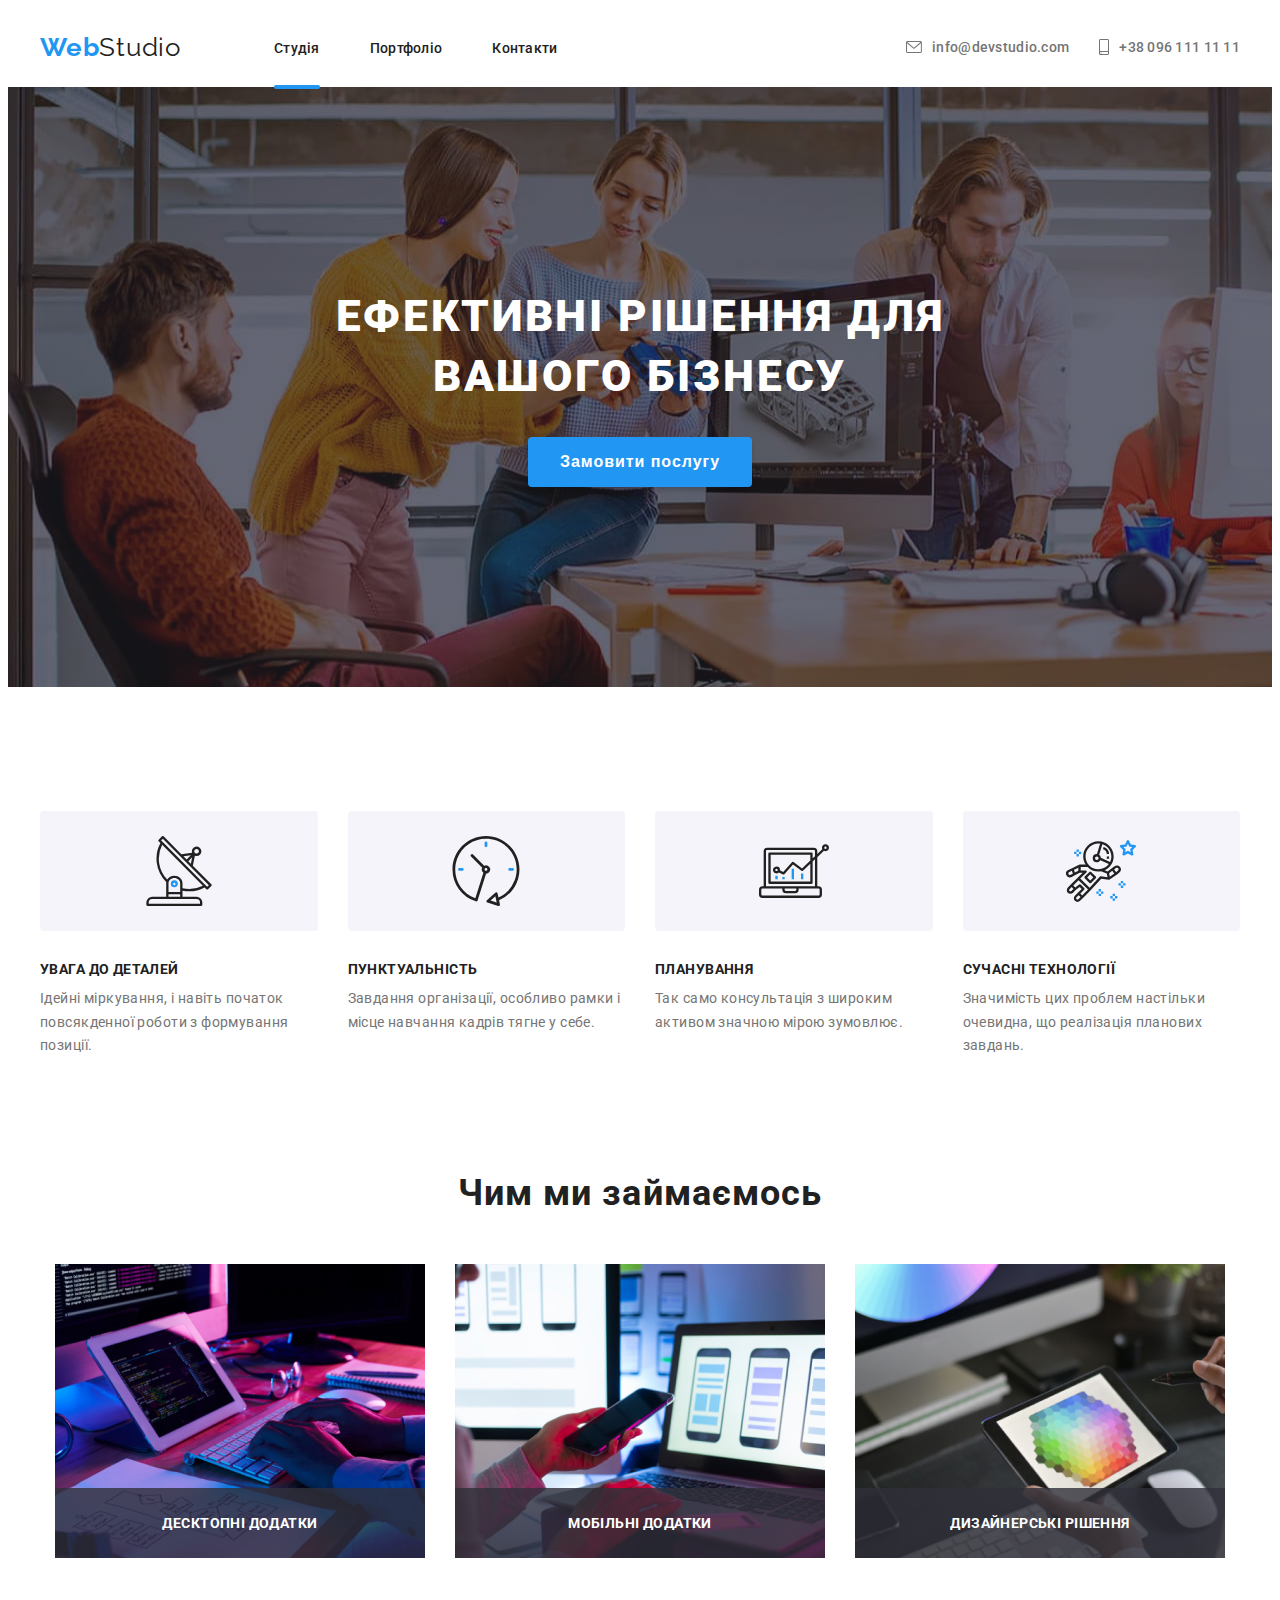
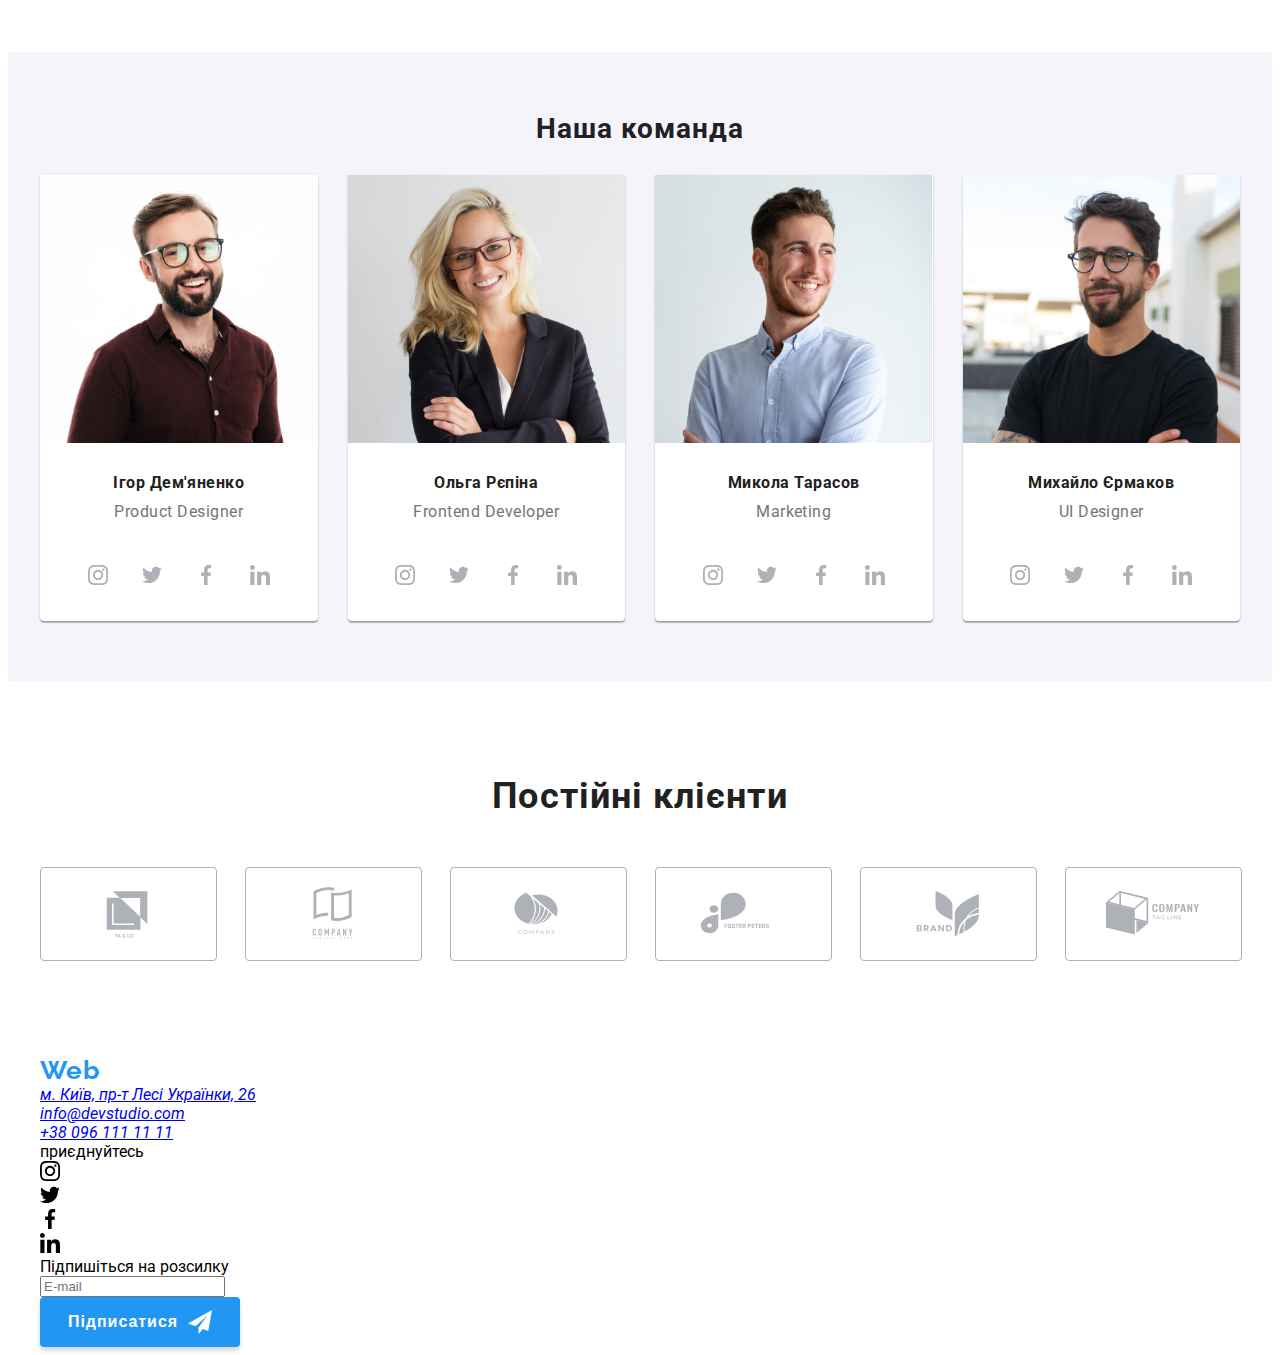
==== commit e7eefc59: "homework" ====
--- a/index.html
+++ b/index.html
@@ -231,6 +231,7 @@
         </div>
       </section>
       <section class="customer">
+        <div class="container">
         <h2 class="customer__title">Постійні клієнти</h2>
         <ul class="customer__list list">
           <li class="customer__item"><a href="" class="customer__link"><svg width="106" height="60" class="customer__icon">
@@ -246,6 +247,7 @@
             <li class="customer__item"><a href="" class="customer__link"><svg width="106" height="60" class="customer__icon">
           <use href="./images/symbol-defs.svg#icon-logo_tagline"></use></svg></a></li>
         </ul>
+        </div>
       </section>
     </main>
     <footer class="footer">
--- a/css/main.min.css
+++ b/css/main.min.css
@@ -1 +1 @@
-.footer-form-div__text,.footer-soc__subtitle{color:#fff;font-size:14px;letter-spacing:.42px;margin-bottom:20px}.customer__title,.workers-section__title,.work__title{color:#212121;font-size:36px;text-align:center;letter-spacing:1.08px}body{font-family:Roboto}h1,h2,h3,h4,p{margin-top:0;margin-bottom:0}ul{margin-top:0;margin-bottom:0;padding-left:0}img{display:block;max-width:100%;height:auto}.list{list-style:none;padding:0}.link{text-decoration:none}.visually-hidden{position:absolute;width:1px;height:1px;margin:-1px;border:0;padding:0;white-space:nowrap;-webkit-clip-path:inset(100%);clip-path:inset(100%);clip:rect(0 0 0 0);overflow:hidden}.container{margin:0 auto;padding:0 15px;min-width:320px}@media screen and (min-width: 480px){.container{width:480px}}@media screen and (min-width: 768px){.container{width:768px}}@media screen and (min-width: 1200px){.container{width:1200px}}.footer-form-div__btn,.modal__btn,.hero__btn{color:#fff;background:#2196f3;font-weight:700;letter-spacing:.96px;border-radius:4px;font-size:16px;-webkit-box-shadow:0px 4px 4px 0px rgba(0,0,0,.15);box-shadow:0px 4px 4px 0px rgba(0,0,0,.15);-webkit-transition:opacity 250ms cubic-bezier(0.4, 0, 0.2, 1);transition:opacity 250ms cubic-bezier(0.4, 0, 0.2, 1)}.hero__btn{line-height:1.87;padding-top:10px;padding-bottom:10px;padding-left:32px;padding-right:32px;border:none}.hero__btn:hover,.hero__btn:focus{cursor:pointer;opacity:.7}.modal__btn{text-align:center;font-family:Roboto;font-style:normal;line-height:30px;padding:10px 52px 10px 52px;border:none;display:block;margin:0 auto}.modal__btn:hover,.modal__btn:focus{cursor:pointer;opacity:.7}.footer-form-div__btn{display:-webkit-box;display:-ms-flexbox;display:flex;-webkit-box-align:center;-ms-flex-align:center;align-items:center;line-height:30px;border:none;padding-top:10px;padding-bottom:10px;padding-left:28px;gap:10px;padding-right:28px}.footer-form-div__btn:hover,.footer-form-div__btn:focus{cursor:pointer;opacity:.7}.footer-form-div__btn::after{content:"";display:inline-block;height:24px;width:24px;background-image:url(../images/telegram_new.svg);background-repeat:no-repeat;background-position:center}.header__logo{font-family:Raleway;font-size:26px;letter-spacing:.78px;margin-right:93px;color:#212121}.footer__logo{font-family:Raleway;font-size:26px;letter-spacing:.78px;color:#fff;margin-bottom:20px}.logo__accent{color:#2196f3}.header{padding-top:24px;padding-bottom:25px}.header .container{display:-webkit-box;display:-ms-flexbox;display:flex;-webkit-box-align:center;-ms-flex-align:center;align-items:center}.logo-link{text-decoration:none}.nav__link--current{color:#2196f3}.nav__link--current::after{content:"";display:block;height:4px;width:100%;background-color:#2196f3;position:absolute;top:45px;border-radius:2px;-webkit-transition:-webkit-transform 250ms cubic-bezier(0.4, 0, 0.2, 1);transition:-webkit-transform 250ms cubic-bezier(0.4, 0, 0.2, 1);transition:transform 250ms cubic-bezier(0.4, 0, 0.2, 1);transition:transform 250ms cubic-bezier(0.4, 0, 0.2, 1), -webkit-transform 250ms cubic-bezier(0.4, 0, 0.2, 1)}.nav__link--current:hover:after{-webkit-transform:translateY(-20px);-ms-transform:translateY(-20px);transform:translateY(-20px)}.nav__list{display:-webkit-box;display:-ms-flexbox;display:flex;gap:50px}@media screen and (min-width: 768px){.nav__list{display:-webkit-box;display:-ms-flexbox;display:flex}}.nav__link{color:#212121;font-size:14px;font-weight:500;letter-spacing:.28px;text-decoration:none;position:relative;-webkit-transition:color 250ms cubic-bezier(0.4, 0, 0.2, 1);transition:color 250ms cubic-bezier(0.4, 0, 0.2, 1)}.nav__link:hover,.nav__link:focus{color:#2196f3;cursor:pointer}.contact-list{color:#757575;font-size:14px;font-weight:500;letter-spacing:.28px;text-decoration:none;display:-webkit-box;display:-ms-flexbox;display:flex;margin-left:auto;gap:50px}.contact-list__link{color:#757575;font-size:14px;font-weight:500;letter-spacing:.28px;text-decoration:none;display:-webkit-box;display:-ms-flexbox;display:flex;-webkit-box-align:center;-ms-flex-align:center;align-items:center;gap:10px;-webkit-transition:color 250ms cubic-bezier(0.4, 0, 0.2, 1);transition:color 250ms cubic-bezier(0.4, 0, 0.2, 1)}.contact-list__link:hover,.contact-list__link:focus{color:#2196f3;cursor:pointer}.contact-list__item:not(:last-child){margin-bottom:9px}.contact-list__icon{display:inline-block;fill:#757575;-webkit-transition:fill 250ms cubic-bezier(0.4, 0, 0.2, 1);transition:fill 250ms cubic-bezier(0.4, 0, 0.2, 1)}.contact-list__link:hover .contact-list__icon,.contact-list__link:focus .contact-list__icon{fill:#2196f3}.hero{color:#fff;background-color:#2f303a;text-align:center;padding-top:200px;padding-bottom:200px;background-repeat:no-repeat;background-image:-webkit-gradient(linear, left top, left bottom, from(rgba(47, 48, 58, 0.4)), to(rgba(47, 48, 58, 0.4))),url(../images/peaple_img.jpg);background-image:linear-gradient(rgba(47, 48, 58, 0.4), rgba(47, 48, 58, 0.4)),url(../images/peaple_img.jpg);text-align:center}.hero__title{color:#fff;font-size:44px;font-weight:900;line-height:1.36;margin-bottom:30px;text-transform:uppercase;letter-spacing:2.64px}.advantages{padding-top:94px;padding-bottom:94px}.advantages__list{display:-webkit-box;display:-ms-flexbox;display:flex;gap:30px;display:block}@media screen and (min-width: 768px){.advantages__list{display:-webkit-box;display:-ms-flexbox;display:flex;-ms-flex-wrap:wrap;flex-wrap:wrap;gap:30px}}@media screen and (min-width: 1200px){.advantages__list{-webkit-box-align:start;-ms-flex-align:start;align-items:flex-start;gap:30px}}.advantages__item{-ms-flex-preferred-size:calc((100% - 30px*(4 - 1))/4);flex-basis:calc((100% - 30px*(4 - 1))/4);color:#212121;font-size:14px;letter-spacing:.42px}.advantages__item::before{content:"";width:270px;height:120px;border-radius:4px;background-color:#f5f4fa;background-position:center;background-repeat:no-repeat;display:block;margin-bottom:30px}.advantages__item:nth-child(1)::before{background-image:url(../images/advantages-svg-1.svg)}.advantages__item:nth-child(2)::before{background-image:url(../images/advantages-svg-2.svg)}.advantages__item:nth-child(3)::before{background-image:url(../images/advantages-svg-3.svg)}.advantages__item:nth-child(4)::before{background-image:url(../images/advantages-svg-4.svg)}.advantages__subtitle{color:#757575;font-size:14px;line-height:1.71;letter-spacing:.42px}.advantages__title{color:#212121;font-size:14px;padding-bottom:10px}.work{padding-bottom:94px}.work__list{display:-webkit-box;display:-ms-flexbox;display:flex;-webkit-box-pack:center;-ms-flex-pack:center;justify-content:center;gap:30px}.work__title{margin-bottom:50px}.work__item{position:relative}.work__text{color:#fff;text-align:center;font-size:14px;font-weight:700;line-height:normal;letter-spacing:.42px;text-transform:uppercase;background:rgba(47,48,58,.8);position:absolute;text-align:center;width:370px;padding:27px 0;bottom:0px}.workers{padding-top:94px;padding-bottom:94px;background:#f5f4fa}.workers-section__title{margin-bottom:50px}.workers__subtitle{color:#757575;text-align:center;letter-spacing:.48px;font-size:16px;padding-bottom:16px}.workers__title{color:#212121;text-align:center;font-size:16px;letter-spacing:.48px;margin-bottom:10px}.div__workers{padding-top:30px;padding-bottom:30px}.workers__item{-webkit-box-shadow:0px 2px 1px 0px rgba(0,0,0,.2),0px 1px 1px 0px rgba(0,0,0,.14),0px 1px 3px 0px rgba(0,0,0,.12);box-shadow:0px 2px 1px 0px rgba(0,0,0,.2),0px 1px 1px 0px rgba(0,0,0,.14),0px 1px 3px 0px rgba(0,0,0,.12);border-radius:0px 0px 4px 4px;background:#fff;-ms-flex-preferred-size:35%;flex-basis:35%}.workers-soc-list{display:-webkit-box;display:-ms-flexbox;display:flex;-webkit-box-pack:center;-ms-flex-pack:center;justify-content:center;gap:10px}.workers-list{display:-webkit-box;display:-ms-flexbox;display:flex;-webkit-box-pack:center;-ms-flex-pack:center;justify-content:center;gap:30px}@media screen and (min-width: 480px){.workers-list{-webkit-box-orient:vertical;-webkit-box-direction:normal;-ms-flex-direction:column;flex-direction:column}}@media screen and (min-width: 768px){.workers-list{-webkit-box-orient:horizontal;-webkit-box-direction:normal;-ms-flex-direction:row;flex-direction:row;-ms-flex-wrap:wrap;flex-wrap:wrap}}@media screen and (min-width: 1200px){.workers-list{width:1200px;-ms-flex-preferred-size:2.5%;flex-basis:2.5%}}.workers__link{border-radius:50%;background-color:rgba(0,0,0,0);padding:12px;display:-webkit-box;display:-ms-flexbox;display:flex;-webkit-box-align:center;-ms-flex-align:center;align-items:center;-webkit-transition:background-color 250ms cubic-bezier(0.4, 0, 0.2, 1);transition:background-color 250ms cubic-bezier(0.4, 0, 0.2, 1)}.workers__link:hover,.workers__link:focus{background-color:#2196f3;cursor:pointer}.icon__link{fill:#afb1b8;-webkit-transition:fill 250ms cubic-bezier(0.4, 0, 0.2, 1);transition:fill 250ms cubic-bezier(0.4, 0, 0.2, 1)}.workers__link:focus .icon__link,.workers__link:hover .icon__link{fill:#fff}.customer{padding-top:94px;padding-bottom:94px}.customer__title{line-height:normal;margin-bottom:50px}.customer__list{display:-webkit-box;display:-ms-flexbox;display:flex;gap:30px;-webkit-box-pack:center;-ms-flex-pack:center;justify-content:center}@media screen and (min-width: 480px){.customer__list{display:-webkit-box;display:-ms-flexbox;display:flex;-ms-flex-wrap:wrap;flex-wrap:wrap}}@media screen and (min-width: 768px){.customer__list{display:-webkit-box;display:-ms-flexbox;display:flex;-ms-flex-wrap:wrap;flex-wrap:wrap}}.customer__icon{fill:#afb1b8;-webkit-transition:fill 250ms cubic-bezier(0.4, 0, 0.2, 1);transition:fill 250ms cubic-bezier(0.4, 0, 0.2, 1);background-size:0px}.customer__link:hover .customer__icon,.customer__link:focus .customer__icon{cursor:pointer;fill:#2196f3}.customer__link{border-radius:4px;border:1px solid #757575;width:170px;height:92px;display:-webkit-box;display:-ms-flexbox;display:flex;-webkit-box-align:center;-ms-flex-align:center;align-items:center;-webkit-box-pack:center;-ms-flex-pack:center;justify-content:center;-webkit-transition:border-color 250ms cubic-bezier(0.4, 0, 0.2, 1);transition:border-color 250ms cubic-bezier(0.4, 0, 0.2, 1)}.customer__link:hover,.customer__link:focus{border-color:#2196f3}.footer{background-color:#2f303a;padding-top:60px;padding-bottom:60px;display:-webkit-box;display:-ms-flexbox;display:flex}.footer-contacts{margin-right:70px;display:-webkit-box;display:-ms-flexbox;display:flex;-webkit-box-orient:vertical;-webkit-box-direction:normal;-ms-flex-direction:column;flex-direction:column}.footer-contacts__address{color:#fff;background-color:#2f303a;font-size:14px;line-height:1.71;letter-spacing:.42px;text-decoration:none;-webkit-transition:color 250ms cubic-bezier(0.4, 0, 0.2, 1);transition:color 250ms cubic-bezier(0.4, 0, 0.2, 1)}.footer-contacts__address:hover{color:#2196f3;cursor:pointer}.footer-contacts__address{font-style:normal}.footer-contacts__link{color:#757575;font-size:14px;letter-spacing:.42px;text-decoration:none;-webkit-transition:color 250ms cubic-bezier(0.4, 0, 0.2, 1);transition:color 250ms cubic-bezier(0.4, 0, 0.2, 1)}.footer-contacts__link:hover,.footer-contacts__link:focus{color:#2196f3;cursor:pointer}.footer .container{display:-webkit-box;display:-ms-flexbox;display:flex}.footer__link{color:#fff;text-decoration:none;-webkit-transition:color 250ms cubic-bezier(0.4, 0, 0.2, 1);transition:color 250ms cubic-bezier(0.4, 0, 0.2, 1)}.footer__link:hover,.footer__link:focus{color:#2196f3;cursor:pointer}.footer-soc__subtitle{font-weight:700;line-height:normal;text-transform:uppercase}.footer-soc__link{fill:#fff}.footer-soc__link{border-radius:50%;padding:12px;display:-webkit-box;display:-ms-flexbox;display:flex;-webkit-box-align:center;-ms-flex-align:center;align-items:center;background-color:rgba(255,255,255,.1);-webkit-box-pack:center;-ms-flex-pack:center;justify-content:center;width:44px;height:44px;-webkit-transition:background-color 250ms cubic-bezier(0.4, 0, 0.2, 1);transition:background-color 250ms cubic-bezier(0.4, 0, 0.2, 1)}.footer-soc__link:hover,.footer-soc__link:focus{background-color:#2196f3;cursor:pointer}.footer-soc__list{display:-webkit-box;display:-ms-flexbox;display:flex;gap:10px}.footer-soc{padding-top:10px}.footer-form-div__form{display:-webkit-box;display:-ms-flexbox;display:flex;gap:12px}.footer-form-div__text{font-weight:700;line-height:normal;text-transform:uppercase}.footer-form-div--input{color:rgba(255,255,255,.6);line-height:20px;letter-spacing:.48px;background:rgba(0,0,0,0);border-radius:4px;border:1px solid rgba(255,255,255,.3);-webkit-box-shadow:0px 4px 4px 0px rgba(0,0,0,.15);box-shadow:0px 4px 4px 0px rgba(0,0,0,.15);padding:15px;width:358px;-webkit-transition:border-color 250ms cubic-bezier(0.4, 0, 0.2, 1);transition:border-color 250ms cubic-bezier(0.4, 0, 0.2, 1)}.footer-form-div--input:hover,.footer-form-div--input:focus{border-color:#2196f3;outline:none}.footer-form-div{margin-left:93px;padding-top:10px}.modal__title{color:#212121;text-align:center;font-family:Roboto;font-size:20px;font-style:normal;font-weight:700;line-height:normal;letter-spacing:.6px;margin-bottom:12px}.modal__label{display:-webkit-box;display:-ms-flexbox;display:flex;-webkit-box-orient:vertical;-webkit-box-direction:normal;-ms-flex-direction:column;flex-direction:column;color:#757575;font-size:12px;line-height:normal;letter-spacing:.12px;position:relative}.modal__label:not(:first-child){margin-top:10px}.modal__textarea{color:rgba(117,117,117,.5);line-height:normal;letter-spacing:.12px;padding:12px 16px 12px 16px;border-radius:4px;border:1px solid rgba(33,33,33,.2);padding-top:12px;padding-left:16px;width:448px;resize:none;margin-top:4px;-webkit-transition:border-color 250ms cubic-bezier(0.4, 0, 0.2, 1);transition:border-color 250ms cubic-bezier(0.4, 0, 0.2, 1)}.modal__textarea:hover,.modal__textarea:focus{border-color:#2196f3}.modal__input{border-radius:4px;border:1px solid rgba(33,33,33,.2);width:448px;height:40px;margin-top:4px;padding:11px 0 11px 42px;outline:none;-webkit-transition:border-color 250ms cubic-bezier(0.4, 0, 0.2, 1);transition:border-color 250ms cubic-bezier(0.4, 0, 0.2, 1)}.modal__input:hover,.modal__input:focus{border-color:#2196f3}.backdrop{position:fixed;top:0;left:0;width:100%;height:100%;background-color:rgba(0,0,0,.2);opacity:1;-webkit-transition:opacity 250ms cubic-bezier(0.4, 0, 0.2, 1);transition:opacity 250ms cubic-bezier(0.4, 0, 0.2, 1)}.backdrop.is-hidden{opacity:0;pointer-events:none}.no-scroll{overflow:hidden}.modal{position:absolute;top:50%;left:50%;min-width:528px;min-height:581px;border-radius:4px;background:#fff;-webkit-box-shadow:0px 2px 1px 0px rgba(0,0,0,.2),0px 1px 1px 0px rgba(0,0,0,.14),0px 1px 3px 0px rgba(0,0,0,.12);box-shadow:0px 2px 1px 0px rgba(0,0,0,.2),0px 1px 1px 0px rgba(0,0,0,.14),0px 1px 3px 0px rgba(0,0,0,.12);-webkit-transform:translate(-50%, -50%) scale(1);-ms-transform:translate(-50%, -50%) scale(1);transform:translate(-50%, -50%) scale(1);padding:40px;-webkit-transition:-webkit-transform 250ms cubic-bezier(0.4, 0, 0.2, 1);transition:-webkit-transform 250ms cubic-bezier(0.4, 0, 0.2, 1);transition:transform 250ms cubic-bezier(0.4, 0, 0.2, 1);transition:transform 250ms cubic-bezier(0.4, 0, 0.2, 1), -webkit-transform 250ms cubic-bezier(0.4, 0, 0.2, 1)}.backdrop.is-hidden .modal{-webkit-transform:translate(-50%, -50%) scale(0);-ms-transform:translate(-50%, -50%) scale(0);transform:translate(-50%, -50%) scale(0)}.btn-close{border:1px solid rgba(0,0,0,.1);border-radius:50%;padding:6px;display:-webkit-box;display:-ms-flexbox;display:flex;-webkit-box-align:center;-ms-flex-align:center;align-items:center;-webkit-box-pack:center;-ms-flex-pack:center;justify-content:center;background:none;position:absolute;right:8px;top:8px;-webkit-transition:fill 250ms cubic-bezier(0.4, 0, 0.2, 1);transition:fill 250ms cubic-bezier(0.4, 0, 0.2, 1)}.btn-close:hover,.btn-close:focus{cursor:pointer;fill:#2196f3}.modal__icon{position:absolute;display:-webkit-box;display:-ms-flexbox;display:flex;-webkit-box-align:center;-ms-flex-align:center;align-items:center;bottom:11px;left:12px;-webkit-transition:fill 250ms cubic-bezier(0.4, 0, 0.2, 1);transition:fill 250ms cubic-bezier(0.4, 0, 0.2, 1)}.modal__input:hover+.modal__icon,.modal__input:focus+.modal__icon{fill:#2196f3}.modal__checkbox{color:#757575;font-family:Roboto;font-size:14px;font-style:normal;font-weight:400;line-height:24px;letter-spacing:.42px;display:-webkit-box;display:-ms-flexbox;display:flex;-webkit-box-align:center;-ms-flex-align:center;align-items:center;-webkit-box-pack:center;-ms-flex-pack:center;justify-content:center;margin-top:20px;margin-bottom:30px;gap:8px}.modal__link{color:#2196f3;font-family:Roboto;font-size:14px;font-style:normal;font-weight:400;line-height:24px;letter-spacing:.42px;text-decoration-line:underline}.filter__btn{color:#212121;min-width:73px;padding:6px 22px;font-family:Roboto;font-size:16px;font-weight:500;line-height:1.63;letter-spacing:.48px;background-color:#f5f4fa;border-radius:4px;border-color:rgba(0,0,0,0);-webkit-transition:background-color 250ms cubic-bezier(0.4, 0, 0.2, 1),color 250ms cubic-bezier(0.4, 0, 0.2, 1),-webkit-box-shadow 250ms cubic-bezier(0.4, 0, 0.2, 1);transition:background-color 250ms cubic-bezier(0.4, 0, 0.2, 1),color 250ms cubic-bezier(0.4, 0, 0.2, 1),-webkit-box-shadow 250ms cubic-bezier(0.4, 0, 0.2, 1);transition:background-color 250ms cubic-bezier(0.4, 0, 0.2, 1),color 250ms cubic-bezier(0.4, 0, 0.2, 1),box-shadow 250ms cubic-bezier(0.4, 0, 0.2, 1);transition:background-color 250ms cubic-bezier(0.4, 0, 0.2, 1),color 250ms cubic-bezier(0.4, 0, 0.2, 1),box-shadow 250ms cubic-bezier(0.4, 0, 0.2, 1),-webkit-box-shadow 250ms cubic-bezier(0.4, 0, 0.2, 1)}.filter__btn:hover,.filter__btn:focus{color:#fff;background-color:#2196f3;cursor:pointer;-webkit-box-shadow:0px 2px 2px 0px rgba(0,0,0,.12),0px 1px 2px 0px rgba(0,0,0,.08),0px 3px 1px 0px rgba(0,0,0,.1);box-shadow:0px 2px 2px 0px rgba(0,0,0,.12),0px 1px 2px 0px rgba(0,0,0,.08),0px 3px 1px 0px rgba(0,0,0,.1)}.filter__list{display:-webkit-box;display:-ms-flexbox;display:flex;-webkit-box-pack:center;-ms-flex-pack:center;justify-content:center;gap:8px}.projects{padding-top:94px;padding-bottom:50px}.project__title{color:#212121;font-size:18px;line-height:2;letter-spacing:1.08px}.projects__list{margin-top:50px;display:-webkit-box;display:-ms-flexbox;display:flex;-ms-flex-wrap:wrap;flex-wrap:wrap;gap:30px}.project__link{text-decoration:none;display:block;-webkit-transition:-webkit-box-shadow 250ms cubic-bezier(0.4, 0, 0.2, 1);transition:-webkit-box-shadow 250ms cubic-bezier(0.4, 0, 0.2, 1);transition:box-shadow 250ms cubic-bezier(0.4, 0, 0.2, 1);transition:box-shadow 250ms cubic-bezier(0.4, 0, 0.2, 1), -webkit-box-shadow 250ms cubic-bezier(0.4, 0, 0.2, 1)}.project__link:focus,.project__link:hover{-webkit-box-shadow:1px 4px 6px 0px rgba(0,0,0,.16),0px 4px 4px 0px rgba(0,0,0,.06),0px 1px 1px 0px rgba(0,0,0,.12);box-shadow:1px 4px 6px 0px rgba(0,0,0,.16),0px 4px 4px 0px rgba(0,0,0,.06),0px 1px 1px 0px rgba(0,0,0,.12)}.projects__item{-ms-flex-preferred-size:calc((100% - 60px*(3 - 1))/3);flex-basis:calc((100% - 60px*(3 - 1))/3);position:relative}.project__overlay{position:absolute;top:0;left:0;height:100%;width:100%;background-color:#2196f3;-webkit-transform:translateY(101%);-ms-transform:translateY(101%);transform:translateY(101%);-webkit-transition:-webkit-transform 250ms cubic-bezier(0.4, 0, 0.2, 1);transition:-webkit-transform 250ms cubic-bezier(0.4, 0, 0.2, 1);transition:transform 250ms cubic-bezier(0.4, 0, 0.2, 1);transition:transform 250ms cubic-bezier(0.4, 0, 0.2, 1), -webkit-transform 250ms cubic-bezier(0.4, 0, 0.2, 1)}.projects__item:hover .project__overlay{-webkit-transform:translateY(0);-ms-transform:translateY(0);transform:translateY(0)}.project__overlay-text{color:#fff;font-size:18px;font-weight:400;line-height:28px;letter-spacing:.54px;padding:63px 24px}.project__subtitle{color:#757575;font-size:16px;line-height:1.87;letter-spacing:.48px}.project__wrapper-img{overflow:hidden;position:relative}.project__wrapper-info{padding:20px 24px;border:1px solid #eee}/*# sourceMappingURL=main.min.css.map */+.customer__title,.workers-section__title,.work__title{color:#212121;font-size:36px;text-align:center;letter-spacing:1.08px}body{font-family:Roboto}h1,h2,h3,h4,p{margin-top:0;margin-bottom:0}ul{margin-top:0;margin-bottom:0;padding-left:0}img{display:block;max-width:100%;height:auto}.list{list-style:none;padding:0}.link{text-decoration:none}.visually-hidden{position:absolute;width:1px;height:1px;margin:-1px;border:0;padding:0;white-space:nowrap;-webkit-clip-path:inset(100%);clip-path:inset(100%);clip:rect(0 0 0 0);overflow:hidden}.container{margin:0 auto;padding:0 15px;min-width:320px}@media screen and (min-width: 480px){.container{min-width:480px}}@media screen and (min-width: 768px){.container{min-width:768px}}@media screen and (min-width: 1200px){.container{width:1200px}}.footer-form-div__btn,.modal__btn,.hero__btn{color:#fff;background:#2196f3;font-weight:700;letter-spacing:.96px;border-radius:4px;font-size:16px;-webkit-box-shadow:0px 4px 4px 0px rgba(0,0,0,.15);box-shadow:0px 4px 4px 0px rgba(0,0,0,.15);-webkit-transition:opacity 250ms cubic-bezier(0.4, 0, 0.2, 1);transition:opacity 250ms cubic-bezier(0.4, 0, 0.2, 1)}.hero__btn{line-height:1.87;padding-top:10px;padding-bottom:10px;padding-left:32px;padding-right:32px;border:none}.hero__btn:hover,.hero__btn:focus{cursor:pointer;opacity:.7}@media screen and (min-width: 1200px){.hero__btn{padding:10px,32px,10px,32px}}.modal__btn{text-align:center;font-family:Roboto;font-style:normal;line-height:30px;padding:10px 52px 10px 52px;border:none;display:block;margin:0 auto}.modal__btn:hover,.modal__btn:focus{cursor:pointer;opacity:.7}.footer-form-div__btn{display:-webkit-box;display:-ms-flexbox;display:flex;-webkit-box-align:center;-ms-flex-align:center;align-items:center;line-height:30px;border:none;padding-top:10px;padding-bottom:10px;padding-left:28px;gap:10px;padding-right:28px}.footer-form-div__btn:hover,.footer-form-div__btn:focus{cursor:pointer;opacity:.7}.footer-form-div__btn::after{content:"";display:inline-block;height:24px;width:24px;background-image:url(../images/telegram_new.svg);background-repeat:no-repeat;background-position:center}.header__logo{font-family:Raleway;font-size:26px;letter-spacing:.78px;margin-right:93px;color:#212121}.footer__logo{font-family:Raleway;font-size:26px;letter-spacing:.78px;color:#fff;margin-bottom:20px}.logo__accent{color:#2196f3}.header{padding-top:24px;padding-bottom:25px}.header .container{display:-webkit-box;display:-ms-flexbox;display:flex;-webkit-box-align:center;-ms-flex-align:center;align-items:center;-webkit-box-pack:justify;-ms-flex-pack:justify;justify-content:space-between}.logo-link{text-decoration:none}@media screen and (min-width: 768px){.btn-menu{display:none}}.nav{display:none}@media screen and (min-width: 768px){.nav{display:block}}.nav__link--current{color:#2196f3}.nav__link--current::after{content:"";display:block;height:4px;width:100%;background-color:#2196f3;position:absolute;top:45px;border-radius:2px;-webkit-transition:-webkit-transform 250ms cubic-bezier(0.4, 0, 0.2, 1);transition:-webkit-transform 250ms cubic-bezier(0.4, 0, 0.2, 1);transition:transform 250ms cubic-bezier(0.4, 0, 0.2, 1);transition:transform 250ms cubic-bezier(0.4, 0, 0.2, 1), -webkit-transform 250ms cubic-bezier(0.4, 0, 0.2, 1)}.nav__link--current:hover:after{-webkit-transform:translateY(-20px);-ms-transform:translateY(-20px);transform:translateY(-20px)}.nav__list{display:-webkit-box;display:-ms-flexbox;display:flex;gap:50px;display:none;margin-right:auto}@media screen and (min-width: 768px){.nav__list{display:-webkit-box;display:-ms-flexbox;display:flex}}.nav__link{color:#212121;font-size:14px;font-weight:500;letter-spacing:.28px;text-decoration:none;position:relative;-webkit-transition:color 250ms cubic-bezier(0.4, 0, 0.2, 1);transition:color 250ms cubic-bezier(0.4, 0, 0.2, 1)}.nav__link:hover,.nav__link:focus{color:#2196f3;cursor:pointer}.contact-list{color:#757575;font-size:14px;font-weight:500;letter-spacing:.28px;text-decoration:none;display:none;margin-left:auto}@media screen and (min-width: 768px){.contact-list{display:-webkit-box;display:-ms-flexbox;display:flex;-webkit-box-orient:vertical;-webkit-box-direction:normal;-ms-flex-direction:column;flex-direction:column;gap:10px}}@media screen and (min-width: 1200px){.contact-list{-webkit-box-orient:horizontal;-webkit-box-direction:normal;-ms-flex-direction:row;flex-direction:row;gap:30px}}.contact-list__link{color:#757575;font-size:14px;font-weight:500;letter-spacing:.28px;text-decoration:none;display:-webkit-box;display:-ms-flexbox;display:flex;-webkit-box-align:center;-ms-flex-align:center;align-items:center;gap:10px;-webkit-transition:color 250ms cubic-bezier(0.4, 0, 0.2, 1);transition:color 250ms cubic-bezier(0.4, 0, 0.2, 1)}.contact-list__link:hover,.contact-list__link:focus{color:#2196f3;cursor:pointer}@media screen and (max-width: 1199px){.contact-list__item:first-child{margin-bottom:10px}}.contact-list__icon{display:inline-block;fill:#757575;-webkit-transition:fill 250ms cubic-bezier(0.4, 0, 0.2, 1);transition:fill 250ms cubic-bezier(0.4, 0, 0.2, 1)}.contact-list__link:hover .contact-list__icon,.contact-list__link:focus .contact-list__icon{fill:#2196f3}.hero{color:#fff;background-color:#2f303a;text-align:center;padding-top:200px;padding-bottom:200px;background-repeat:no-repeat;background-image:-webkit-gradient(linear, left top, left bottom, from(rgba(47, 48, 58, 0.4)), to(rgba(47, 48, 58, 0.4))),url(../images/peaple_img.jpg);background-image:linear-gradient(rgba(47, 48, 58, 0.4), rgba(47, 48, 58, 0.4)),url(../images/peaple_img.jpg);text-align:center}.hero__title{color:#fff;font-size:26px;font-weight:900;line-height:1.36;margin-bottom:30px;text-transform:uppercase;letter-spacing:2.64px}@media screen and (min-width: 1200px){.hero__title{font-size:44px}}.advantages{padding-top:60px;padding-bottom:60px}@media screen and (min-width: 1200px){.advantages{padding-top:94px;padding-bottom:94px}}.advantages__list{display:-webkit-box;display:-ms-flexbox;display:flex;gap:30px;display:block}@media screen and (min-width: 768px){.advantages__list{display:-webkit-box;display:-ms-flexbox;display:flex;-ms-flex-wrap:wrap;flex-wrap:wrap;margin-top:30px;margin-bottom:10px}}@media screen and (min-width: 1200px){.advantages__list{gap:30px;-webkit-box-align:start;-ms-flex-align:start;align-items:flex-start}}.advantages__item{-ms-flex-preferred-size:100%;flex-basis:100%;color:#212121;font-size:14px;letter-spacing:.42px}@media screen and (min-width: 768px){.advantages__item{-ms-flex-preferred-size:calc((100% - 30px*(2 - 1))/2);flex-basis:calc((100% - 30px*(2 - 1))/2)}}@media screen and (min-width: 1200px){.advantages__item{-ms-flex-preferred-size:calc((100% - 30px*(4 - 1))/4);flex-basis:calc((100% - 30px*(4 - 1))/4)}}.advantages__item::before{content:"";width:270px;height:120px;border-radius:4px;background-color:#f5f4fa;background-position:center;background-repeat:no-repeat;display:block;margin-bottom:30px;width:100%}.advantages__item:nth-child(1)::before{background-image:url(../images/advantages-svg-1.svg)}.advantages__item:nth-child(2)::before{background-image:url(../images/advantages-svg-2.svg)}.advantages__item:nth-child(3)::before{background-image:url(../images/advantages-svg-3.svg)}.advantages__item:nth-child(4)::before{background-image:url(../images/advantages-svg-4.svg)}.advantages__subtitle{color:#757575;font-size:14px;line-height:1.71;letter-spacing:.42px;margin-bottom:10px}.advantages__title{color:#212121;font-size:14px;margin-bottom:10px;text-align:center}@media screen and (min-width: 768px){.advantages__title{text-align:left}}.work{display:none}@media screen and (min-width: 1200px){.work{padding-bottom:94px;display:block}}.work__list{display:-webkit-box;display:-ms-flexbox;display:flex;-webkit-box-pack:center;-ms-flex-pack:center;justify-content:center;gap:30px}.work__title{margin-bottom:50px}.work__item{position:relative}.work__text{color:#fff;text-align:center;font-size:14px;font-weight:700;line-height:normal;letter-spacing:.42px;text-transform:uppercase;background:rgba(47,48,58,.8);position:absolute;text-align:center;width:370px;padding:27px 0;bottom:0px}.workers{background:#f5f4fa;padding:60px 0}.workers-section__title{margin-bottom:30px;font-size:28px}.workers__subtitle{color:#757575;text-align:center;letter-spacing:.48px;font-size:16px;padding-bottom:16px}.workers__title{color:#212121;text-align:center;font-size:16px;letter-spacing:.48px;margin-bottom:10px}.div__workers{padding-top:30px;padding-bottom:24px}.workers__item{-webkit-box-shadow:0px 2px 1px 0px rgba(0,0,0,.2),0px 1px 1px 0px rgba(0,0,0,.14),0px 1px 3px 0px rgba(0,0,0,.12);box-shadow:0px 2px 1px 0px rgba(0,0,0,.2),0px 1px 1px 0px rgba(0,0,0,.14),0px 1px 3px 0px rgba(0,0,0,.12);border-radius:0px 0px 4px 4px;background:#fff;width:100%}@media screen and (min-width: 768px){.workers__item{-ms-flex-preferred-size:calc((100% - 30px*(2 - 1))/2);flex-basis:calc((100% - 30px*(2 - 1))/2)}}@media screen and (min-width: 1200px){.workers__item{-ms-flex-preferred-size:calc((100% - 30px*(4 - 1))/4);flex-basis:calc((100% - 30px*(4 - 1))/4)}}.workers-soc-list{display:-webkit-box;display:-ms-flexbox;display:flex;-webkit-box-pack:center;-ms-flex-pack:center;justify-content:center;gap:10px}.workers-list{display:-webkit-box;display:-ms-flexbox;display:flex;-webkit-box-pack:center;-ms-flex-pack:center;justify-content:center;-webkit-box-orient:vertical;-webkit-box-direction:normal;-ms-flex-direction:column;flex-direction:column;gap:30px}@media screen and (min-width: 768px){.workers-list{-webkit-box-orient:horizontal;-webkit-box-direction:normal;-ms-flex-direction:row;flex-direction:row;-ms-flex-wrap:wrap;flex-wrap:wrap}}.workers__link{border-radius:50%;background-color:rgba(0,0,0,0);padding:12px;display:-webkit-box;display:-ms-flexbox;display:flex;-webkit-box-align:center;-ms-flex-align:center;align-items:center;margin-top:16px;gap:10px;-webkit-transition:background-color 250ms cubic-bezier(0.4, 0, 0.2, 1);transition:background-color 250ms cubic-bezier(0.4, 0, 0.2, 1)}.workers__link:hover,.workers__link:focus{background-color:#2196f3;cursor:pointer}.icon__link{fill:#afb1b8;-webkit-transition:fill 250ms cubic-bezier(0.4, 0, 0.2, 1);transition:fill 250ms cubic-bezier(0.4, 0, 0.2, 1)}.workers__link:focus .icon__link,.workers__link:hover .icon__link{fill:#fff}.customer{padding-top:94px;padding-bottom:94px}.customer__title{line-height:normal;margin-bottom:30px}@media screen and (min-width: 1200px){.customer__title{margin-bottom:50px}}.customer__list{display:-webkit-box;display:-ms-flexbox;display:flex;-ms-flex-pack:distribute;justify-content:space-around;gap:30px;-webkit-box-align:center;-ms-flex-align:center;align-items:center;-ms-flex-wrap:wrap;flex-wrap:wrap}.customer__item{-ms-flex-preferred-size:calc((100% - 30px*(2 - 1))/2);flex-basis:calc((100% - 30px*(2 - 1))/2)}@media screen and (min-width: 768px){.customer__item{-ms-flex-preferred-size:calc((100% - 30px*(3 - 1))/3);flex-basis:calc((100% - 30px*(3 - 1))/3)}}@media screen and (min-width: 1200px){.customer__item{-ms-flex-preferred-size:calc((100% - 30px*(6 - 1))/6);flex-basis:calc((100% - 30px*(6 - 1))/6)}}.customer__icon{fill:#afb1b8;-webkit-transition:fill 250ms cubic-bezier(0.4, 0, 0.2, 1);transition:fill 250ms cubic-bezier(0.4, 0, 0.2, 1);background-size:0px}.customer__link:hover .customer__icon,.customer__link:focus .customer__icon{cursor:pointer;fill:#2196f3}.customer__link{border-radius:4px;border:1px solid #afb1b8;width:100%;height:92px;display:-webkit-box;display:-ms-flexbox;display:flex;-webkit-box-align:center;-ms-flex-align:center;align-items:center;-webkit-box-pack:center;-ms-flex-pack:center;justify-content:center;-webkit-transition:border-color 250ms cubic-bezier(0.4, 0, 0.2, 1);transition:border-color 250ms cubic-bezier(0.4, 0, 0.2, 1)}.customer__link:hover,.customer__link:focus{border-color:#2196f3}.backdrop{position:fixed;top:0;left:0;width:100%;height:100%;background-color:rgba(0,0,0,.2);opacity:1;-webkit-transition:opacity 250ms cubic-bezier(0.4, 0, 0.2, 1);transition:opacity 250ms cubic-bezier(0.4, 0, 0.2, 1)}.backdrop.is-hidden{opacity:0;pointer-events:none}.no-scroll{overflow:hidden}.modal{position:absolute;top:50%;left:50%;min-width:528px;min-height:581px;border-radius:4px;background:#fff;-webkit-box-shadow:0px 2px 1px 0px rgba(0,0,0,.2),0px 1px 1px 0px rgba(0,0,0,.14),0px 1px 3px 0px rgba(0,0,0,.12);box-shadow:0px 2px 1px 0px rgba(0,0,0,.2),0px 1px 1px 0px rgba(0,0,0,.14),0px 1px 3px 0px rgba(0,0,0,.12);-webkit-transform:translate(-50%, -50%) scale(1);-ms-transform:translate(-50%, -50%) scale(1);transform:translate(-50%, -50%) scale(1);padding:40px;-webkit-transition:-webkit-transform 250ms cubic-bezier(0.4, 0, 0.2, 1);transition:-webkit-transform 250ms cubic-bezier(0.4, 0, 0.2, 1);transition:transform 250ms cubic-bezier(0.4, 0, 0.2, 1);transition:transform 250ms cubic-bezier(0.4, 0, 0.2, 1), -webkit-transform 250ms cubic-bezier(0.4, 0, 0.2, 1)}.backdrop.is-hidden .modal{-webkit-transform:translate(-50%, -50%) scale(0);-ms-transform:translate(-50%, -50%) scale(0);transform:translate(-50%, -50%) scale(0)}.btn-close{border:1px solid rgba(0,0,0,.1);border-radius:50%;padding:6px;display:-webkit-box;display:-ms-flexbox;display:flex;-webkit-box-align:center;-ms-flex-align:center;align-items:center;-webkit-box-pack:center;-ms-flex-pack:center;justify-content:center;background:none;position:absolute;right:8px;top:8px;-webkit-transition:fill 250ms cubic-bezier(0.4, 0, 0.2, 1);transition:fill 250ms cubic-bezier(0.4, 0, 0.2, 1)}.btn-close:hover,.btn-close:focus{cursor:pointer;fill:#2196f3}.modal__icon{position:absolute;display:-webkit-box;display:-ms-flexbox;display:flex;-webkit-box-align:center;-ms-flex-align:center;align-items:center;bottom:11px;left:12px;-webkit-transition:fill 250ms cubic-bezier(0.4, 0, 0.2, 1);transition:fill 250ms cubic-bezier(0.4, 0, 0.2, 1)}.modal__input:hover+.modal__icon,.modal__input:focus+.modal__icon{fill:#2196f3}.modal__checkbox{color:#757575;font-family:Roboto;font-size:14px;font-style:normal;font-weight:400;line-height:24px;letter-spacing:.42px;display:-webkit-box;display:-ms-flexbox;display:flex;-webkit-box-align:center;-ms-flex-align:center;align-items:center;-webkit-box-pack:center;-ms-flex-pack:center;justify-content:center;margin-top:20px;margin-bottom:30px;gap:8px}.modal__link{color:#2196f3;font-family:Roboto;font-size:14px;font-style:normal;font-weight:400;line-height:24px;letter-spacing:.42px;text-decoration-line:underline}.filter__btn{color:#212121;min-width:73px;padding:6px 22px;font-family:Roboto;font-size:16px;font-weight:500;line-height:1.63;letter-spacing:.48px;background-color:#f5f4fa;border-radius:4px;border-color:rgba(0,0,0,0);-webkit-transition:background-color 250ms cubic-bezier(0.4, 0, 0.2, 1),color 250ms cubic-bezier(0.4, 0, 0.2, 1),-webkit-box-shadow 250ms cubic-bezier(0.4, 0, 0.2, 1);transition:background-color 250ms cubic-bezier(0.4, 0, 0.2, 1),color 250ms cubic-bezier(0.4, 0, 0.2, 1),-webkit-box-shadow 250ms cubic-bezier(0.4, 0, 0.2, 1);transition:background-color 250ms cubic-bezier(0.4, 0, 0.2, 1),color 250ms cubic-bezier(0.4, 0, 0.2, 1),box-shadow 250ms cubic-bezier(0.4, 0, 0.2, 1);transition:background-color 250ms cubic-bezier(0.4, 0, 0.2, 1),color 250ms cubic-bezier(0.4, 0, 0.2, 1),box-shadow 250ms cubic-bezier(0.4, 0, 0.2, 1),-webkit-box-shadow 250ms cubic-bezier(0.4, 0, 0.2, 1)}.filter__btn:hover,.filter__btn:focus{color:#fff;background-color:#2196f3;cursor:pointer;-webkit-box-shadow:0px 2px 2px 0px rgba(0,0,0,.12),0px 1px 2px 0px rgba(0,0,0,.08),0px 3px 1px 0px rgba(0,0,0,.1);box-shadow:0px 2px 2px 0px rgba(0,0,0,.12),0px 1px 2px 0px rgba(0,0,0,.08),0px 3px 1px 0px rgba(0,0,0,.1)}.filter__list{display:-webkit-box;display:-ms-flexbox;display:flex;-webkit-box-pack:center;-ms-flex-pack:center;justify-content:center;gap:8px}.projects{padding-top:94px;padding-bottom:50px}.project__title{color:#212121;font-size:18px;line-height:2;letter-spacing:1.08px}.projects__list{margin-top:50px;display:-webkit-box;display:-ms-flexbox;display:flex;-ms-flex-wrap:wrap;flex-wrap:wrap;gap:30px}.project__link{text-decoration:none;display:block;-webkit-transition:-webkit-box-shadow 250ms cubic-bezier(0.4, 0, 0.2, 1);transition:-webkit-box-shadow 250ms cubic-bezier(0.4, 0, 0.2, 1);transition:box-shadow 250ms cubic-bezier(0.4, 0, 0.2, 1);transition:box-shadow 250ms cubic-bezier(0.4, 0, 0.2, 1), -webkit-box-shadow 250ms cubic-bezier(0.4, 0, 0.2, 1)}.project__link:focus,.project__link:hover{-webkit-box-shadow:1px 4px 6px 0px rgba(0,0,0,.16),0px 4px 4px 0px rgba(0,0,0,.06),0px 1px 1px 0px rgba(0,0,0,.12);box-shadow:1px 4px 6px 0px rgba(0,0,0,.16),0px 4px 4px 0px rgba(0,0,0,.06),0px 1px 1px 0px rgba(0,0,0,.12)}.projects__item{-ms-flex-preferred-size:calc((100% - 60px*(3 - 1))/3);flex-basis:calc((100% - 60px*(3 - 1))/3);position:relative}.project__overlay{position:absolute;top:0;left:0;height:100%;width:100%;background-color:#2196f3;-webkit-transform:translateY(101%);-ms-transform:translateY(101%);transform:translateY(101%);-webkit-transition:-webkit-transform 250ms cubic-bezier(0.4, 0, 0.2, 1);transition:-webkit-transform 250ms cubic-bezier(0.4, 0, 0.2, 1);transition:transform 250ms cubic-bezier(0.4, 0, 0.2, 1);transition:transform 250ms cubic-bezier(0.4, 0, 0.2, 1), -webkit-transform 250ms cubic-bezier(0.4, 0, 0.2, 1)}.projects__item:hover .project__overlay{-webkit-transform:translateY(0);-ms-transform:translateY(0);transform:translateY(0)}.project__overlay-text{color:#fff;font-size:18px;font-weight:400;line-height:28px;letter-spacing:.54px;padding:63px 24px}.project__subtitle{color:#757575;font-size:16px;line-height:1.87;letter-spacing:.48px}.project__wrapper-img{overflow:hidden;position:relative}.project__wrapper-info{padding:20px 24px;border:1px solid #eee}/*# sourceMappingURL=main.min.css.map */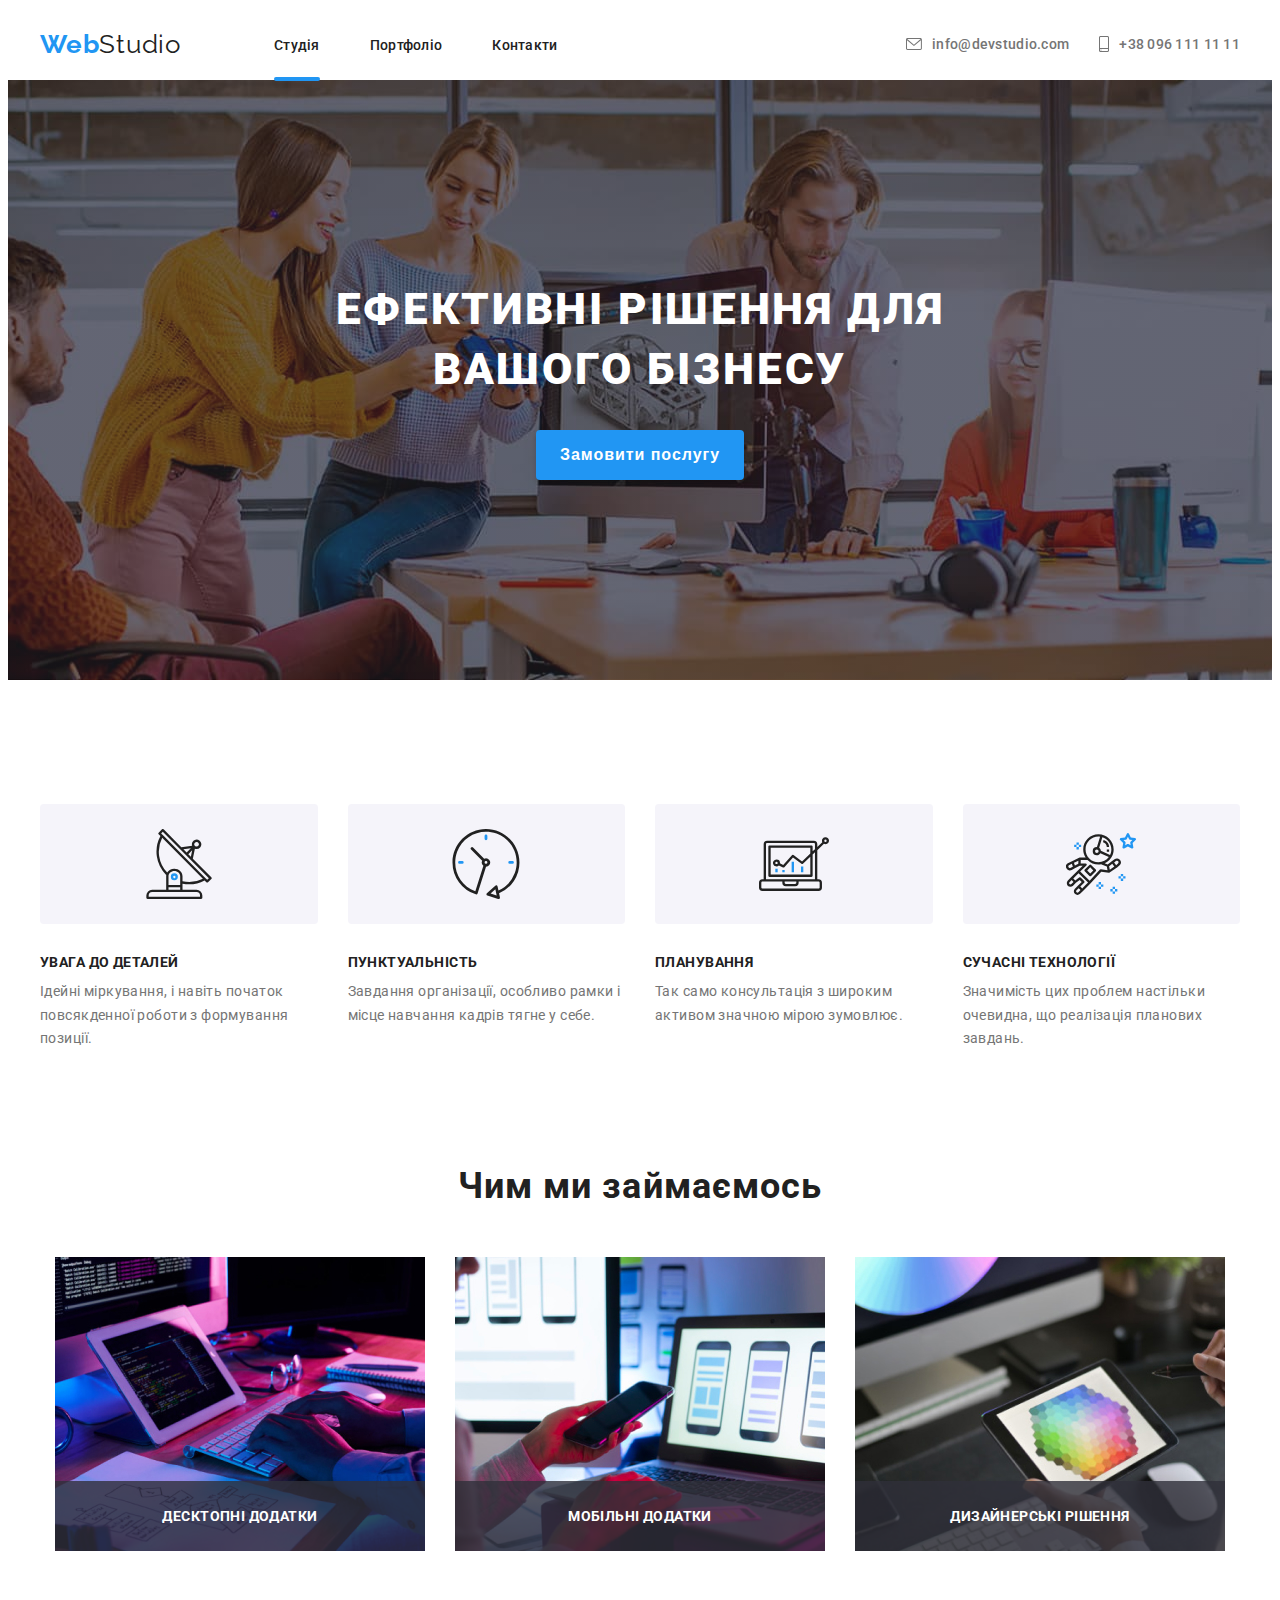
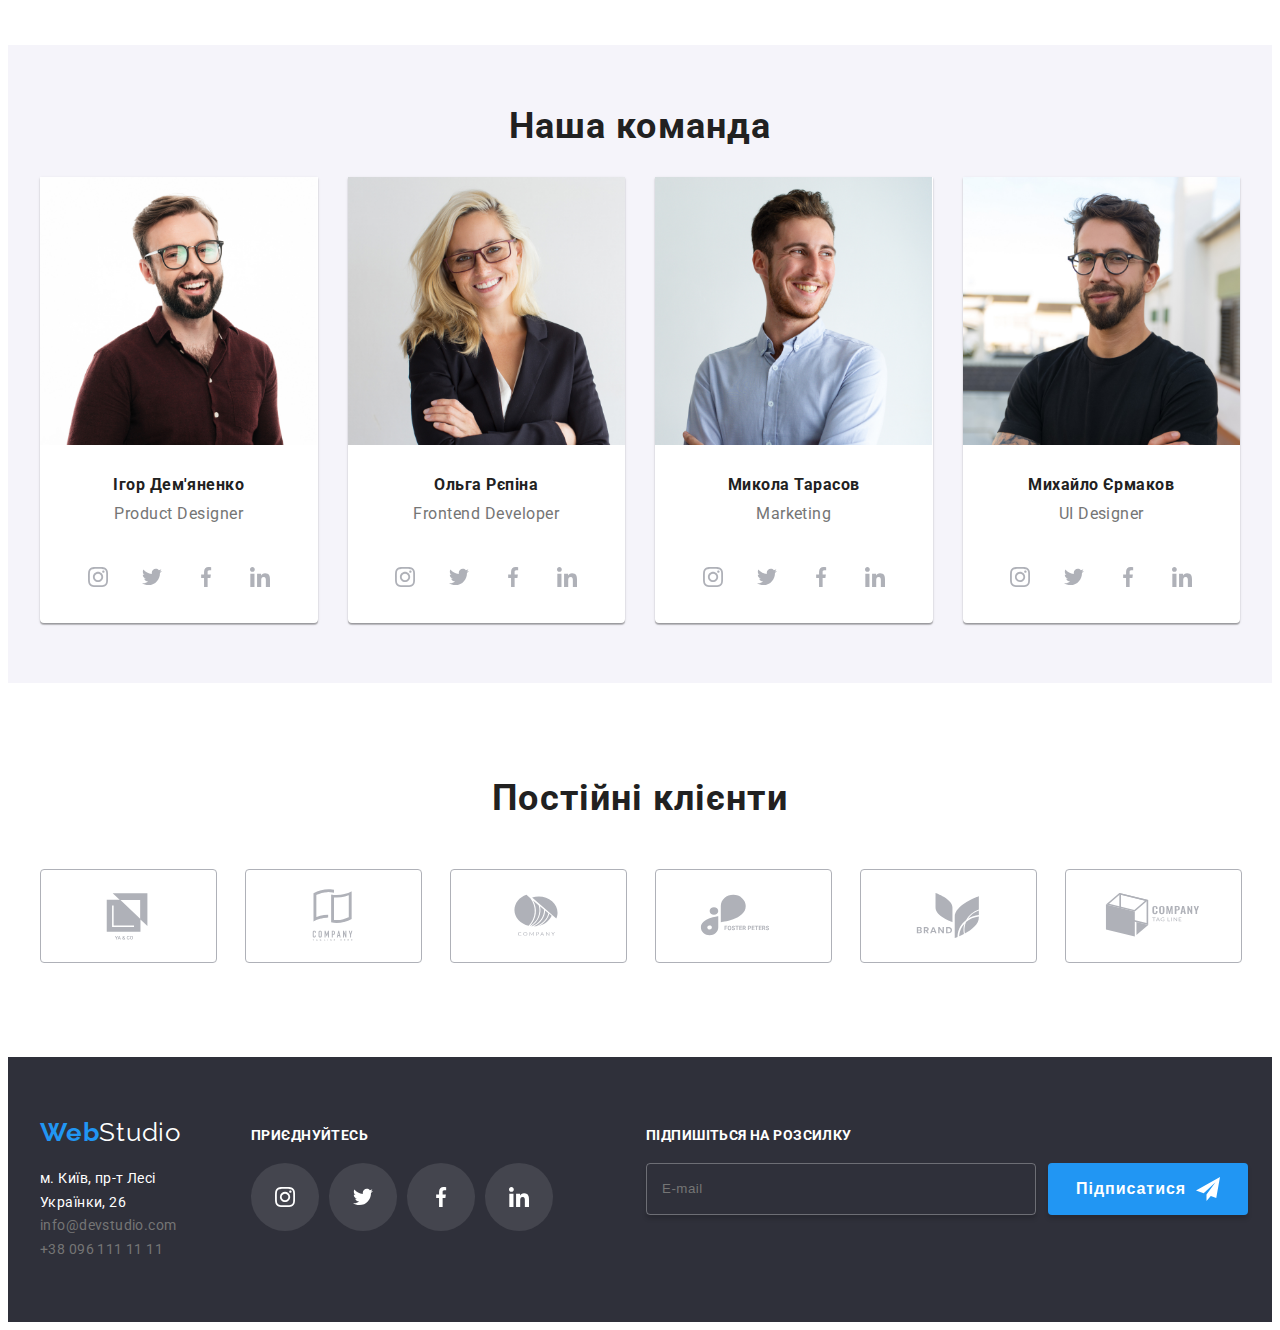
==== commit 21a51e70: "check" ====
--- a/index.html
+++ b/index.html
@@ -337,7 +337,8 @@
         <label for="comment" class="modal__label">Коментар
         <textarea id="comment" cols="30" rows="7" name="comment" placeholder="Введіть текст" class="modal__textarea"></textarea>
         </label>
-        <label for="text" class="modal__checkbox"><input type="checkbox" class="modal__checkbox-input">Погоджуюся з розсилкою та приймаю<a href="" class="modal__link">Умови договору</a></label>
+        <label for="text" class="modal__checkbox"><input type="checkbox" class="modal__checkbox-input visually-hidden">
+          <div class="modal__custom-checkbox"></div>Погоджуюся з розсилкою та приймаю<a href="" class="modal__link">Умови договору</a></label>
         <button type="button" class="btn modal__btn">Відправити</button>
     </div>
     </form>
--- a/css/main.min.css
+++ b/css/main.min.css
@@ -1 +1 @@
-.customer__title,.workers-section__title,.work__title{color:#212121;font-size:36px;text-align:center;letter-spacing:1.08px}body{font-family:Roboto}h1,h2,h3,h4,p{margin-top:0;margin-bottom:0}ul{margin-top:0;margin-bottom:0;padding-left:0}img{display:block;max-width:100%;height:auto}.list{list-style:none;padding:0}.link{text-decoration:none}.visually-hidden{position:absolute;width:1px;height:1px;margin:-1px;border:0;padding:0;white-space:nowrap;-webkit-clip-path:inset(100%);clip-path:inset(100%);clip:rect(0 0 0 0);overflow:hidden}.container{margin:0 auto;padding:0 15px;min-width:320px}@media screen and (min-width: 480px){.container{min-width:480px}}@media screen and (min-width: 768px){.container{min-width:768px}}@media screen and (min-width: 1200px){.container{width:1200px}}.footer-form-div__btn,.modal__btn,.hero__btn{color:#fff;background:#2196f3;font-weight:700;letter-spacing:.96px;border-radius:4px;font-size:16px;-webkit-box-shadow:0px 4px 4px 0px rgba(0,0,0,.15);box-shadow:0px 4px 4px 0px rgba(0,0,0,.15);-webkit-transition:opacity 250ms cubic-bezier(0.4, 0, 0.2, 1);transition:opacity 250ms cubic-bezier(0.4, 0, 0.2, 1)}.hero__btn{line-height:1.87;padding-top:10px;padding-bottom:10px;padding-left:32px;padding-right:32px;border:none}.hero__btn:hover,.hero__btn:focus{cursor:pointer;opacity:.7}@media screen and (min-width: 1200px){.hero__btn{padding:10px,32px,10px,32px}}.modal__btn{text-align:center;font-family:Roboto;font-style:normal;line-height:30px;padding:10px 52px 10px 52px;border:none;display:block;margin:0 auto}.modal__btn:hover,.modal__btn:focus{cursor:pointer;opacity:.7}.footer-form-div__btn{display:-webkit-box;display:-ms-flexbox;display:flex;-webkit-box-align:center;-ms-flex-align:center;align-items:center;line-height:30px;border:none;padding-top:10px;padding-bottom:10px;padding-left:28px;gap:10px;padding-right:28px}.footer-form-div__btn:hover,.footer-form-div__btn:focus{cursor:pointer;opacity:.7}.footer-form-div__btn::after{content:"";display:inline-block;height:24px;width:24px;background-image:url(../images/telegram_new.svg);background-repeat:no-repeat;background-position:center}.header__logo{font-family:Raleway;font-size:26px;letter-spacing:.78px;margin-right:93px;color:#212121}.footer__logo{font-family:Raleway;font-size:26px;letter-spacing:.78px;color:#fff;margin-bottom:20px}.logo__accent{color:#2196f3}.header{padding-top:24px;padding-bottom:25px}.header .container{display:-webkit-box;display:-ms-flexbox;display:flex;-webkit-box-align:center;-ms-flex-align:center;align-items:center;-webkit-box-pack:justify;-ms-flex-pack:justify;justify-content:space-between}.logo-link{text-decoration:none}@media screen and (min-width: 768px){.btn-menu{display:none}}.nav{display:none}@media screen and (min-width: 768px){.nav{display:block}}.nav__link--current{color:#2196f3}.nav__link--current::after{content:"";display:block;height:4px;width:100%;background-color:#2196f3;position:absolute;top:45px;border-radius:2px;-webkit-transition:-webkit-transform 250ms cubic-bezier(0.4, 0, 0.2, 1);transition:-webkit-transform 250ms cubic-bezier(0.4, 0, 0.2, 1);transition:transform 250ms cubic-bezier(0.4, 0, 0.2, 1);transition:transform 250ms cubic-bezier(0.4, 0, 0.2, 1), -webkit-transform 250ms cubic-bezier(0.4, 0, 0.2, 1)}.nav__link--current:hover:after{-webkit-transform:translateY(-20px);-ms-transform:translateY(-20px);transform:translateY(-20px)}.nav__list{display:-webkit-box;display:-ms-flexbox;display:flex;gap:50px;display:none;margin-right:auto}@media screen and (min-width: 768px){.nav__list{display:-webkit-box;display:-ms-flexbox;display:flex}}.nav__link{color:#212121;font-size:14px;font-weight:500;letter-spacing:.28px;text-decoration:none;position:relative;-webkit-transition:color 250ms cubic-bezier(0.4, 0, 0.2, 1);transition:color 250ms cubic-bezier(0.4, 0, 0.2, 1)}.nav__link:hover,.nav__link:focus{color:#2196f3;cursor:pointer}.contact-list{color:#757575;font-size:14px;font-weight:500;letter-spacing:.28px;text-decoration:none;display:none;margin-left:auto}@media screen and (min-width: 768px){.contact-list{display:-webkit-box;display:-ms-flexbox;display:flex;-webkit-box-orient:vertical;-webkit-box-direction:normal;-ms-flex-direction:column;flex-direction:column;gap:10px}}@media screen and (min-width: 1200px){.contact-list{-webkit-box-orient:horizontal;-webkit-box-direction:normal;-ms-flex-direction:row;flex-direction:row;gap:30px}}.contact-list__link{color:#757575;font-size:14px;font-weight:500;letter-spacing:.28px;text-decoration:none;display:-webkit-box;display:-ms-flexbox;display:flex;-webkit-box-align:center;-ms-flex-align:center;align-items:center;gap:10px;-webkit-transition:color 250ms cubic-bezier(0.4, 0, 0.2, 1);transition:color 250ms cubic-bezier(0.4, 0, 0.2, 1)}.contact-list__link:hover,.contact-list__link:focus{color:#2196f3;cursor:pointer}@media screen and (max-width: 1199px){.contact-list__item:first-child{margin-bottom:10px}}.contact-list__icon{display:inline-block;fill:#757575;-webkit-transition:fill 250ms cubic-bezier(0.4, 0, 0.2, 1);transition:fill 250ms cubic-bezier(0.4, 0, 0.2, 1)}.contact-list__link:hover .contact-list__icon,.contact-list__link:focus .contact-list__icon{fill:#2196f3}.hero{color:#fff;background-color:#2f303a;text-align:center;padding-top:200px;padding-bottom:200px;background-repeat:no-repeat;background-image:-webkit-gradient(linear, left top, left bottom, from(rgba(47, 48, 58, 0.4)), to(rgba(47, 48, 58, 0.4))),url(../images/peaple_img.jpg);background-image:linear-gradient(rgba(47, 48, 58, 0.4), rgba(47, 48, 58, 0.4)),url(../images/peaple_img.jpg);text-align:center}.hero__title{color:#fff;font-size:26px;font-weight:900;line-height:1.36;margin-bottom:30px;text-transform:uppercase;letter-spacing:2.64px}@media screen and (min-width: 1200px){.hero__title{font-size:44px}}.advantages{padding-top:60px;padding-bottom:60px}@media screen and (min-width: 1200px){.advantages{padding-top:94px;padding-bottom:94px}}.advantages__list{display:-webkit-box;display:-ms-flexbox;display:flex;gap:30px;display:block}@media screen and (min-width: 768px){.advantages__list{display:-webkit-box;display:-ms-flexbox;display:flex;-ms-flex-wrap:wrap;flex-wrap:wrap;margin-top:30px;margin-bottom:10px}}@media screen and (min-width: 1200px){.advantages__list{gap:30px;-webkit-box-align:start;-ms-flex-align:start;align-items:flex-start}}.advantages__item{-ms-flex-preferred-size:100%;flex-basis:100%;color:#212121;font-size:14px;letter-spacing:.42px}@media screen and (min-width: 768px){.advantages__item{-ms-flex-preferred-size:calc((100% - 30px*(2 - 1))/2);flex-basis:calc((100% - 30px*(2 - 1))/2)}}@media screen and (min-width: 1200px){.advantages__item{-ms-flex-preferred-size:calc((100% - 30px*(4 - 1))/4);flex-basis:calc((100% - 30px*(4 - 1))/4)}}.advantages__item::before{content:"";width:270px;height:120px;border-radius:4px;background-color:#f5f4fa;background-position:center;background-repeat:no-repeat;display:block;margin-bottom:30px;width:100%}.advantages__item:nth-child(1)::before{background-image:url(../images/advantages-svg-1.svg)}.advantages__item:nth-child(2)::before{background-image:url(../images/advantages-svg-2.svg)}.advantages__item:nth-child(3)::before{background-image:url(../images/advantages-svg-3.svg)}.advantages__item:nth-child(4)::before{background-image:url(../images/advantages-svg-4.svg)}.advantages__subtitle{color:#757575;font-size:14px;line-height:1.71;letter-spacing:.42px;margin-bottom:10px}.advantages__title{color:#212121;font-size:14px;margin-bottom:10px;text-align:center}@media screen and (min-width: 768px){.advantages__title{text-align:left}}.work{display:none}@media screen and (min-width: 1200px){.work{padding-bottom:94px;display:block}}.work__list{display:-webkit-box;display:-ms-flexbox;display:flex;-webkit-box-pack:center;-ms-flex-pack:center;justify-content:center;gap:30px}.work__title{margin-bottom:50px}.work__item{position:relative}.work__text{color:#fff;text-align:center;font-size:14px;font-weight:700;line-height:normal;letter-spacing:.42px;text-transform:uppercase;background:rgba(47,48,58,.8);position:absolute;text-align:center;width:370px;padding:27px 0;bottom:0px}.workers{background:#f5f4fa;padding:60px 0}.workers-section__title{margin-bottom:30px;font-size:28px}.workers__subtitle{color:#757575;text-align:center;letter-spacing:.48px;font-size:16px;padding-bottom:16px}.workers__title{color:#212121;text-align:center;font-size:16px;letter-spacing:.48px;margin-bottom:10px}.div__workers{padding-top:30px;padding-bottom:24px}.workers__item{-webkit-box-shadow:0px 2px 1px 0px rgba(0,0,0,.2),0px 1px 1px 0px rgba(0,0,0,.14),0px 1px 3px 0px rgba(0,0,0,.12);box-shadow:0px 2px 1px 0px rgba(0,0,0,.2),0px 1px 1px 0px rgba(0,0,0,.14),0px 1px 3px 0px rgba(0,0,0,.12);border-radius:0px 0px 4px 4px;background:#fff;width:100%}@media screen and (min-width: 768px){.workers__item{-ms-flex-preferred-size:calc((100% - 30px*(2 - 1))/2);flex-basis:calc((100% - 30px*(2 - 1))/2)}}@media screen and (min-width: 1200px){.workers__item{-ms-flex-preferred-size:calc((100% - 30px*(4 - 1))/4);flex-basis:calc((100% - 30px*(4 - 1))/4)}}.workers-soc-list{display:-webkit-box;display:-ms-flexbox;display:flex;-webkit-box-pack:center;-ms-flex-pack:center;justify-content:center;gap:10px}.workers-list{display:-webkit-box;display:-ms-flexbox;display:flex;-webkit-box-pack:center;-ms-flex-pack:center;justify-content:center;-webkit-box-orient:vertical;-webkit-box-direction:normal;-ms-flex-direction:column;flex-direction:column;gap:30px}@media screen and (min-width: 768px){.workers-list{-webkit-box-orient:horizontal;-webkit-box-direction:normal;-ms-flex-direction:row;flex-direction:row;-ms-flex-wrap:wrap;flex-wrap:wrap}}.workers__link{border-radius:50%;background-color:rgba(0,0,0,0);padding:12px;display:-webkit-box;display:-ms-flexbox;display:flex;-webkit-box-align:center;-ms-flex-align:center;align-items:center;margin-top:16px;gap:10px;-webkit-transition:background-color 250ms cubic-bezier(0.4, 0, 0.2, 1);transition:background-color 250ms cubic-bezier(0.4, 0, 0.2, 1)}.workers__link:hover,.workers__link:focus{background-color:#2196f3;cursor:pointer}.icon__link{fill:#afb1b8;-webkit-transition:fill 250ms cubic-bezier(0.4, 0, 0.2, 1);transition:fill 250ms cubic-bezier(0.4, 0, 0.2, 1)}.workers__link:focus .icon__link,.workers__link:hover .icon__link{fill:#fff}.customer{padding-top:94px;padding-bottom:94px}.customer__title{line-height:normal;margin-bottom:30px}@media screen and (min-width: 1200px){.customer__title{margin-bottom:50px}}.customer__list{display:-webkit-box;display:-ms-flexbox;display:flex;-ms-flex-pack:distribute;justify-content:space-around;gap:30px;-webkit-box-align:center;-ms-flex-align:center;align-items:center;-ms-flex-wrap:wrap;flex-wrap:wrap}.customer__item{-ms-flex-preferred-size:calc((100% - 30px*(2 - 1))/2);flex-basis:calc((100% - 30px*(2 - 1))/2)}@media screen and (min-width: 768px){.customer__item{-ms-flex-preferred-size:calc((100% - 30px*(3 - 1))/3);flex-basis:calc((100% - 30px*(3 - 1))/3)}}@media screen and (min-width: 1200px){.customer__item{-ms-flex-preferred-size:calc((100% - 30px*(6 - 1))/6);flex-basis:calc((100% - 30px*(6 - 1))/6)}}.customer__icon{fill:#afb1b8;-webkit-transition:fill 250ms cubic-bezier(0.4, 0, 0.2, 1);transition:fill 250ms cubic-bezier(0.4, 0, 0.2, 1);background-size:0px}.customer__link:hover .customer__icon,.customer__link:focus .customer__icon{cursor:pointer;fill:#2196f3}.customer__link{border-radius:4px;border:1px solid #afb1b8;width:100%;height:92px;display:-webkit-box;display:-ms-flexbox;display:flex;-webkit-box-align:center;-ms-flex-align:center;align-items:center;-webkit-box-pack:center;-ms-flex-pack:center;justify-content:center;-webkit-transition:border-color 250ms cubic-bezier(0.4, 0, 0.2, 1);transition:border-color 250ms cubic-bezier(0.4, 0, 0.2, 1)}.customer__link:hover,.customer__link:focus{border-color:#2196f3}.backdrop{position:fixed;top:0;left:0;width:100%;height:100%;background-color:rgba(0,0,0,.2);opacity:1;-webkit-transition:opacity 250ms cubic-bezier(0.4, 0, 0.2, 1);transition:opacity 250ms cubic-bezier(0.4, 0, 0.2, 1)}.backdrop.is-hidden{opacity:0;pointer-events:none}.no-scroll{overflow:hidden}.modal{position:absolute;top:50%;left:50%;min-width:528px;min-height:581px;border-radius:4px;background:#fff;-webkit-box-shadow:0px 2px 1px 0px rgba(0,0,0,.2),0px 1px 1px 0px rgba(0,0,0,.14),0px 1px 3px 0px rgba(0,0,0,.12);box-shadow:0px 2px 1px 0px rgba(0,0,0,.2),0px 1px 1px 0px rgba(0,0,0,.14),0px 1px 3px 0px rgba(0,0,0,.12);-webkit-transform:translate(-50%, -50%) scale(1);-ms-transform:translate(-50%, -50%) scale(1);transform:translate(-50%, -50%) scale(1);padding:40px;-webkit-transition:-webkit-transform 250ms cubic-bezier(0.4, 0, 0.2, 1);transition:-webkit-transform 250ms cubic-bezier(0.4, 0, 0.2, 1);transition:transform 250ms cubic-bezier(0.4, 0, 0.2, 1);transition:transform 250ms cubic-bezier(0.4, 0, 0.2, 1), -webkit-transform 250ms cubic-bezier(0.4, 0, 0.2, 1)}.backdrop.is-hidden .modal{-webkit-transform:translate(-50%, -50%) scale(0);-ms-transform:translate(-50%, -50%) scale(0);transform:translate(-50%, -50%) scale(0)}.btn-close{border:1px solid rgba(0,0,0,.1);border-radius:50%;padding:6px;display:-webkit-box;display:-ms-flexbox;display:flex;-webkit-box-align:center;-ms-flex-align:center;align-items:center;-webkit-box-pack:center;-ms-flex-pack:center;justify-content:center;background:none;position:absolute;right:8px;top:8px;-webkit-transition:fill 250ms cubic-bezier(0.4, 0, 0.2, 1);transition:fill 250ms cubic-bezier(0.4, 0, 0.2, 1)}.btn-close:hover,.btn-close:focus{cursor:pointer;fill:#2196f3}.modal__icon{position:absolute;display:-webkit-box;display:-ms-flexbox;display:flex;-webkit-box-align:center;-ms-flex-align:center;align-items:center;bottom:11px;left:12px;-webkit-transition:fill 250ms cubic-bezier(0.4, 0, 0.2, 1);transition:fill 250ms cubic-bezier(0.4, 0, 0.2, 1)}.modal__input:hover+.modal__icon,.modal__input:focus+.modal__icon{fill:#2196f3}.modal__checkbox{color:#757575;font-family:Roboto;font-size:14px;font-style:normal;font-weight:400;line-height:24px;letter-spacing:.42px;display:-webkit-box;display:-ms-flexbox;display:flex;-webkit-box-align:center;-ms-flex-align:center;align-items:center;-webkit-box-pack:center;-ms-flex-pack:center;justify-content:center;margin-top:20px;margin-bottom:30px;gap:8px}.modal__link{color:#2196f3;font-family:Roboto;font-size:14px;font-style:normal;font-weight:400;line-height:24px;letter-spacing:.42px;text-decoration-line:underline}.filter__btn{color:#212121;min-width:73px;padding:6px 22px;font-family:Roboto;font-size:16px;font-weight:500;line-height:1.63;letter-spacing:.48px;background-color:#f5f4fa;border-radius:4px;border-color:rgba(0,0,0,0);-webkit-transition:background-color 250ms cubic-bezier(0.4, 0, 0.2, 1),color 250ms cubic-bezier(0.4, 0, 0.2, 1),-webkit-box-shadow 250ms cubic-bezier(0.4, 0, 0.2, 1);transition:background-color 250ms cubic-bezier(0.4, 0, 0.2, 1),color 250ms cubic-bezier(0.4, 0, 0.2, 1),-webkit-box-shadow 250ms cubic-bezier(0.4, 0, 0.2, 1);transition:background-color 250ms cubic-bezier(0.4, 0, 0.2, 1),color 250ms cubic-bezier(0.4, 0, 0.2, 1),box-shadow 250ms cubic-bezier(0.4, 0, 0.2, 1);transition:background-color 250ms cubic-bezier(0.4, 0, 0.2, 1),color 250ms cubic-bezier(0.4, 0, 0.2, 1),box-shadow 250ms cubic-bezier(0.4, 0, 0.2, 1),-webkit-box-shadow 250ms cubic-bezier(0.4, 0, 0.2, 1)}.filter__btn:hover,.filter__btn:focus{color:#fff;background-color:#2196f3;cursor:pointer;-webkit-box-shadow:0px 2px 2px 0px rgba(0,0,0,.12),0px 1px 2px 0px rgba(0,0,0,.08),0px 3px 1px 0px rgba(0,0,0,.1);box-shadow:0px 2px 2px 0px rgba(0,0,0,.12),0px 1px 2px 0px rgba(0,0,0,.08),0px 3px 1px 0px rgba(0,0,0,.1)}.filter__list{display:-webkit-box;display:-ms-flexbox;display:flex;-webkit-box-pack:center;-ms-flex-pack:center;justify-content:center;gap:8px}.projects{padding-top:94px;padding-bottom:50px}.project__title{color:#212121;font-size:18px;line-height:2;letter-spacing:1.08px}.projects__list{margin-top:50px;display:-webkit-box;display:-ms-flexbox;display:flex;-ms-flex-wrap:wrap;flex-wrap:wrap;gap:30px}.project__link{text-decoration:none;display:block;-webkit-transition:-webkit-box-shadow 250ms cubic-bezier(0.4, 0, 0.2, 1);transition:-webkit-box-shadow 250ms cubic-bezier(0.4, 0, 0.2, 1);transition:box-shadow 250ms cubic-bezier(0.4, 0, 0.2, 1);transition:box-shadow 250ms cubic-bezier(0.4, 0, 0.2, 1), -webkit-box-shadow 250ms cubic-bezier(0.4, 0, 0.2, 1)}.project__link:focus,.project__link:hover{-webkit-box-shadow:1px 4px 6px 0px rgba(0,0,0,.16),0px 4px 4px 0px rgba(0,0,0,.06),0px 1px 1px 0px rgba(0,0,0,.12);box-shadow:1px 4px 6px 0px rgba(0,0,0,.16),0px 4px 4px 0px rgba(0,0,0,.06),0px 1px 1px 0px rgba(0,0,0,.12)}.projects__item{-ms-flex-preferred-size:calc((100% - 60px*(3 - 1))/3);flex-basis:calc((100% - 60px*(3 - 1))/3);position:relative}.project__overlay{position:absolute;top:0;left:0;height:100%;width:100%;background-color:#2196f3;-webkit-transform:translateY(101%);-ms-transform:translateY(101%);transform:translateY(101%);-webkit-transition:-webkit-transform 250ms cubic-bezier(0.4, 0, 0.2, 1);transition:-webkit-transform 250ms cubic-bezier(0.4, 0, 0.2, 1);transition:transform 250ms cubic-bezier(0.4, 0, 0.2, 1);transition:transform 250ms cubic-bezier(0.4, 0, 0.2, 1), -webkit-transform 250ms cubic-bezier(0.4, 0, 0.2, 1)}.projects__item:hover .project__overlay{-webkit-transform:translateY(0);-ms-transform:translateY(0);transform:translateY(0)}.project__overlay-text{color:#fff;font-size:18px;font-weight:400;line-height:28px;letter-spacing:.54px;padding:63px 24px}.project__subtitle{color:#757575;font-size:16px;line-height:1.87;letter-spacing:.48px}.project__wrapper-img{overflow:hidden;position:relative}.project__wrapper-info{padding:20px 24px;border:1px solid #eee}/*# sourceMappingURL=main.min.css.map */+.footer-form-div__text,.footer-soc__subtitle{color:#fff;font-size:14px;letter-spacing:.42px;margin-bottom:20px}.customer__title,.workers-section__title,.work__title{color:#212121;font-size:36px;text-align:center;letter-spacing:1.08px}body{font-family:Roboto}h1,h2,h3,h4,p{margin-top:0;margin-bottom:0}ul{margin-top:0;margin-bottom:0;padding-left:0}img{display:block;max-width:100%;height:auto}.list{list-style:none;padding:0}.link{text-decoration:none}.visually-hidden{position:absolute;width:1px;height:1px;margin:-1px;border:0;padding:0;white-space:nowrap;-webkit-clip-path:inset(100%);clip-path:inset(100%);clip:rect(0 0 0 0);overflow:hidden}.container{margin:0 auto;padding:0 15px;min-width:320px}@media screen and (min-width: 480px){.container{min-width:480px}}@media screen and (min-width: 768px){.container{min-width:768px}}@media screen and (min-width: 1200px){.container{width:1200px}}.footer-form-div__btn,.modal__btn,.hero__btn{color:#fff;background:#2196f3;font-weight:700;letter-spacing:.96px;border-radius:4px;font-size:16px;-webkit-box-shadow:0px 4px 4px 0px rgba(0,0,0,.15);box-shadow:0px 4px 4px 0px rgba(0,0,0,.15);-webkit-transition:opacity 250ms cubic-bezier(0.4, 0, 0.2, 1);transition:opacity 250ms cubic-bezier(0.4, 0, 0.2, 1)}.hero__btn{line-height:1.87;padding-top:10px;padding-bottom:10px;padding-left:24px;padding-right:24px;border:none}.hero__btn:hover,.hero__btn:focus{cursor:pointer;opacity:.7}@media screen and (min-width: 1200px){.hero__btn{padding:10px,32px,10px,32px}}.modal__btn{text-align:center;font-family:Roboto;font-style:normal;line-height:30px;padding:10px 52px 10px 52px;border:none;display:block;margin:0 auto}.modal__btn:hover,.modal__btn:focus{cursor:pointer;opacity:.7}.footer-form-div__btn{display:-webkit-box;display:-ms-flexbox;display:flex;-webkit-box-align:center;-ms-flex-align:center;align-items:center;line-height:30px;border:none;padding-top:10px;padding-bottom:10px;padding-left:28px;gap:10px;padding-right:28px}.footer-form-div__btn:hover,.footer-form-div__btn:focus{cursor:pointer;opacity:.7}.footer-form-div__btn::after{content:"";display:inline-block;height:24px;width:24px;background-image:url(../images/telegram_new.svg);background-repeat:no-repeat;background-position:center}.header__logo{font-family:Raleway;font-size:26px;letter-spacing:.78px;margin-right:93px;color:#212121}.footer__logo{font-family:Raleway;font-size:26px;letter-spacing:.78px;color:#fff;margin-bottom:20px}.logo__accent{color:#2196f3}.header{padding-top:10px;padding-bottom:10px}@media screen and (min-width: 768px){.header{padding-top:21px;padding-bottom:21px}}.header .container{display:-webkit-box;display:-ms-flexbox;display:flex;-webkit-box-align:center;-ms-flex-align:center;align-items:center;-webkit-box-pack:justify;-ms-flex-pack:justify;justify-content:space-between}.logo-link{text-decoration:none}@media screen and (min-width: 768px){.btn-menu{display:none}}.nav{display:none}@media screen and (min-width: 768px){.nav{display:block}}.nav__link--current{color:#2196f3}.nav__link--current::after{content:"";display:block;height:4px;width:100%;background-color:#2196f3;position:absolute;border-radius:2px;bottom:0;-webkit-transition:-webkit-transform 250ms cubic-bezier(0.4, 0, 0.2, 1);transition:-webkit-transform 250ms cubic-bezier(0.4, 0, 0.2, 1);transition:transform 250ms cubic-bezier(0.4, 0, 0.2, 1);transition:transform 250ms cubic-bezier(0.4, 0, 0.2, 1), -webkit-transform 250ms cubic-bezier(0.4, 0, 0.2, 1)}@media screen and (min-width: 768px){.nav__link--current::after{top:52px}}@media screen and (min-width: 1200px){.nav__link--current::after{top:40px}}.nav__link--current:hover:after{-webkit-transform:translateY(-20px);-ms-transform:translateY(-20px);transform:translateY(-20px)}.nav__list{display:-webkit-box;display:-ms-flexbox;display:flex;gap:50px;display:none;margin-right:auto}@media screen and (min-width: 768px){.nav__list{display:-webkit-box;display:-ms-flexbox;display:flex}}.nav__link{color:#212121;font-size:14px;font-weight:500;letter-spacing:.28px;text-decoration:none;position:relative;-webkit-transition:color 250ms cubic-bezier(0.4, 0, 0.2, 1);transition:color 250ms cubic-bezier(0.4, 0, 0.2, 1)}.nav__link:hover,.nav__link:focus{color:#2196f3;cursor:pointer}.contact-list{color:#757575;font-size:14px;font-weight:500;letter-spacing:.28px;text-decoration:none;display:none;margin-left:auto}@media screen and (min-width: 768px){.contact-list{display:-webkit-box;display:-ms-flexbox;display:flex;-webkit-box-orient:vertical;-webkit-box-direction:normal;-ms-flex-direction:column;flex-direction:column;gap:10px}}@media screen and (min-width: 1200px){.contact-list{-webkit-box-orient:horizontal;-webkit-box-direction:normal;-ms-flex-direction:row;flex-direction:row;gap:30px}}.contact-list__link{color:#757575;font-size:14px;font-weight:500;letter-spacing:.28px;text-decoration:none;display:-webkit-box;display:-ms-flexbox;display:flex;-webkit-box-align:center;-ms-flex-align:center;align-items:center;gap:10px;-webkit-transition:color 250ms cubic-bezier(0.4, 0, 0.2, 1);transition:color 250ms cubic-bezier(0.4, 0, 0.2, 1)}.contact-list__link:hover,.contact-list__link:focus{color:#2196f3;cursor:pointer}@media screen and (max-width: 1199px){.contact-list__item:first-child{margin-bottom:10px}}.contact-list__icon{display:inline-block;fill:#757575;-webkit-transition:fill 250ms cubic-bezier(0.4, 0, 0.2, 1);transition:fill 250ms cubic-bezier(0.4, 0, 0.2, 1)}.contact-list__link:hover .contact-list__icon,.contact-list__link:focus .contact-list__icon{fill:#2196f3}.hero{color:#fff;background-color:#2f303a;text-align:center;padding-top:200px;padding-bottom:200px;background-repeat:no-repeat;background-image:-webkit-gradient(linear, left top, left bottom, from(rgba(47, 48, 58, 0.4)), to(rgba(47, 48, 58, 0.4))),url(../images/peaple_img.jpg);background-image:linear-gradient(rgba(47, 48, 58, 0.4), rgba(47, 48, 58, 0.4)),url(../images/peaple_img.jpg);text-align:center;background-position:center;background-size:cover}.hero__title{color:#fff;font-size:26px;font-weight:900;line-height:1.36;margin-bottom:30px;text-transform:uppercase;letter-spacing:2.64px}@media screen and (min-width: 1200px){.hero__title{font-size:44px}}.advantages{padding-top:60px;padding-bottom:60px}@media screen and (min-width: 1200px){.advantages{padding-top:94px;padding-bottom:94px}}.advantages__list{display:-webkit-box;display:-ms-flexbox;display:flex;gap:30px;display:block}@media screen and (min-width: 768px){.advantages__list{display:-webkit-box;display:-ms-flexbox;display:flex;-ms-flex-wrap:wrap;flex-wrap:wrap;margin-top:30px;margin-bottom:10px}}@media screen and (min-width: 1200px){.advantages__list{gap:30px;-webkit-box-align:start;-ms-flex-align:start;align-items:flex-start}}.advantages__item{-ms-flex-preferred-size:100%;flex-basis:100%;color:#212121;font-size:14px;letter-spacing:.42px}@media screen and (min-width: 768px){.advantages__item{-ms-flex-preferred-size:calc((100% - 30px*(2 - 1))/2);flex-basis:calc((100% - 30px*(2 - 1))/2)}}@media screen and (min-width: 1200px){.advantages__item{-ms-flex-preferred-size:calc((100% - 30px*(4 - 1))/4);flex-basis:calc((100% - 30px*(4 - 1))/4)}}.advantages__item::before{content:"";width:270px;height:120px;border-radius:4px;background-color:#f5f4fa;background-position:center;background-repeat:no-repeat;display:block;margin-bottom:30px;width:100%}.advantages__item:nth-child(1)::before{background-image:url(../images/advantages-svg-1.svg)}.advantages__item:nth-child(2)::before{background-image:url(../images/advantages-svg-2.svg)}.advantages__item:nth-child(3)::before{background-image:url(../images/advantages-svg-3.svg)}.advantages__item:nth-child(4)::before{background-image:url(../images/advantages-svg-4.svg)}.advantages__subtitle{color:#757575;font-size:14px;line-height:1.71;letter-spacing:.42px;margin-bottom:10px}.advantages__title{color:#212121;font-size:14px;margin-bottom:10px;text-align:center}@media screen and (min-width: 768px){.advantages__title{text-align:left}}.work{display:none}@media screen and (min-width: 1200px){.work{padding-bottom:94px;display:block}}.work__list{display:-webkit-box;display:-ms-flexbox;display:flex;-webkit-box-pack:center;-ms-flex-pack:center;justify-content:center;gap:30px}.work__title{margin-bottom:50px}.work__item{position:relative}.work__text{color:#fff;text-align:center;font-size:14px;font-weight:700;line-height:normal;letter-spacing:.42px;text-transform:uppercase;background:rgba(47,48,58,.8);position:absolute;text-align:center;width:370px;padding:27px 0;bottom:0px}.workers{background:#f5f4fa;padding:60px 0}.workers-section__title{margin-bottom:30px;font-size:28px}@media screen and (min-width: 1200px){.workers-section__title{font-size:36px}}.workers__subtitle{color:#757575;text-align:center;letter-spacing:.48px;font-size:16px;padding-bottom:16px}.workers__title{color:#212121;text-align:center;font-size:16px;letter-spacing:.48px;margin-bottom:10px}.div__workers{padding-top:30px;padding-bottom:24px}.workers__item{-webkit-box-shadow:0px 2px 1px 0px rgba(0,0,0,.2),0px 1px 1px 0px rgba(0,0,0,.14),0px 1px 3px 0px rgba(0,0,0,.12);box-shadow:0px 2px 1px 0px rgba(0,0,0,.2),0px 1px 1px 0px rgba(0,0,0,.14),0px 1px 3px 0px rgba(0,0,0,.12);border-radius:0px 0px 4px 4px;background:#fff;width:100%}@media screen and (min-width: 768px){.workers__item{-ms-flex-preferred-size:calc((100% - 30px*(2 - 1))/2);flex-basis:calc((100% - 30px*(2 - 1))/2)}}@media screen and (min-width: 1200px){.workers__item{-ms-flex-preferred-size:calc((100% - 30px*(4 - 1))/4);flex-basis:calc((100% - 30px*(4 - 1))/4)}}.workers-soc-list{display:-webkit-box;display:-ms-flexbox;display:flex;-webkit-box-pack:center;-ms-flex-pack:center;justify-content:center;gap:10px}.workers-list{display:-webkit-box;display:-ms-flexbox;display:flex;-webkit-box-pack:center;-ms-flex-pack:center;justify-content:center;-webkit-box-orient:vertical;-webkit-box-direction:normal;-ms-flex-direction:column;flex-direction:column;gap:30px}@media screen and (min-width: 768px){.workers-list{-webkit-box-orient:horizontal;-webkit-box-direction:normal;-ms-flex-direction:row;flex-direction:row;-ms-flex-wrap:wrap;flex-wrap:wrap}}.workers__link{border-radius:50%;background-color:rgba(0,0,0,0);padding:12px;display:-webkit-box;display:-ms-flexbox;display:flex;-webkit-box-align:center;-ms-flex-align:center;align-items:center;margin-top:16px;gap:10px;-webkit-transition:background-color 250ms cubic-bezier(0.4, 0, 0.2, 1);transition:background-color 250ms cubic-bezier(0.4, 0, 0.2, 1)}.workers__link:hover,.workers__link:focus{background-color:#2196f3;cursor:pointer}.icon__link{fill:#afb1b8;-webkit-transition:fill 250ms cubic-bezier(0.4, 0, 0.2, 1);transition:fill 250ms cubic-bezier(0.4, 0, 0.2, 1)}.workers__link:focus .icon__link,.workers__link:hover .icon__link{fill:#fff}.customer{padding-top:60px;padding-bottom:60px}@media screen and (min-width: 1200px){.customer{padding-top:94px;padding-bottom:94px}}.customer__title{line-height:normal;margin-bottom:30px}@media screen and (min-width: 1200px){.customer__title{margin-bottom:50px}}.customer__list{display:-webkit-box;display:-ms-flexbox;display:flex;-ms-flex-pack:distribute;justify-content:space-around;gap:30px;-webkit-box-align:center;-ms-flex-align:center;align-items:center;-ms-flex-wrap:wrap;flex-wrap:wrap}.customer__item{-ms-flex-preferred-size:calc((100% - 30px*(2 - 1))/2);flex-basis:calc((100% - 30px*(2 - 1))/2)}@media screen and (min-width: 768px){.customer__item{-ms-flex-preferred-size:calc((100% - 30px*(3 - 1))/3);flex-basis:calc((100% - 30px*(3 - 1))/3)}}@media screen and (min-width: 1200px){.customer__item{-ms-flex-preferred-size:calc((100% - 30px*(6 - 1))/6);flex-basis:calc((100% - 30px*(6 - 1))/6)}}.customer__icon{fill:#afb1b8;-webkit-transition:fill 250ms cubic-bezier(0.4, 0, 0.2, 1);transition:fill 250ms cubic-bezier(0.4, 0, 0.2, 1);background-size:0px}.customer__link:hover .customer__icon,.customer__link:focus .customer__icon{cursor:pointer;fill:#2196f3}.customer__link{border-radius:4px;border:1px solid #afb1b8;width:100%;height:92px;display:-webkit-box;display:-ms-flexbox;display:flex;-webkit-box-align:center;-ms-flex-align:center;align-items:center;-webkit-box-pack:center;-ms-flex-pack:center;justify-content:center;-webkit-transition:border-color 250ms cubic-bezier(0.4, 0, 0.2, 1);transition:border-color 250ms cubic-bezier(0.4, 0, 0.2, 1)}.customer__link:hover,.customer__link:focus{border-color:#2196f3}.footer{background-color:#2f303a;padding-top:60px;padding-bottom:60px;display:-webkit-box;display:-ms-flexbox;display:flex}.footer-contacts{margin-right:70px;display:-webkit-box;display:-ms-flexbox;display:flex;-webkit-box-orient:vertical;-webkit-box-direction:normal;-ms-flex-direction:column;flex-direction:column}.footer-contacts__address{color:#fff;background-color:#2f303a;font-size:14px;line-height:1.71;letter-spacing:.42px;text-decoration:none;-webkit-transition:color 250ms cubic-bezier(0.4, 0, 0.2, 1);transition:color 250ms cubic-bezier(0.4, 0, 0.2, 1)}.footer-contacts__address:hover{color:#2196f3;cursor:pointer}.footer-contacts__address{font-style:normal}.footer-contacts__link{color:#757575;font-size:14px;letter-spacing:.42px;text-decoration:none;-webkit-transition:color 250ms cubic-bezier(0.4, 0, 0.2, 1);transition:color 250ms cubic-bezier(0.4, 0, 0.2, 1)}.footer-contacts__link:hover,.footer-contacts__link:focus{color:#2196f3;cursor:pointer}.footer .container{display:-webkit-box;display:-ms-flexbox;display:flex}.footer__link{color:#fff;text-decoration:none;-webkit-transition:color 250ms cubic-bezier(0.4, 0, 0.2, 1);transition:color 250ms cubic-bezier(0.4, 0, 0.2, 1)}.footer__link:hover,.footer__link:focus{color:#2196f3;cursor:pointer}.footer-soc__subtitle{font-weight:700;line-height:normal;text-transform:uppercase}.footer-soc__link{fill:#fff}.footer-soc__link{border-radius:50%;padding:12px;display:-webkit-box;display:-ms-flexbox;display:flex;-webkit-box-align:center;-ms-flex-align:center;align-items:center;background-color:rgba(255,255,255,.1);-webkit-box-pack:center;-ms-flex-pack:center;justify-content:center;width:44px;height:44px;-webkit-transition:background-color 250ms cubic-bezier(0.4, 0, 0.2, 1);transition:background-color 250ms cubic-bezier(0.4, 0, 0.2, 1)}.footer-soc__link:hover,.footer-soc__link:focus{background-color:#2196f3;cursor:pointer}.footer-soc__list{display:-webkit-box;display:-ms-flexbox;display:flex;gap:10px}.footer-soc{padding-top:10px}.footer-form-div__form{display:-webkit-box;display:-ms-flexbox;display:flex;gap:12px}.footer-form-div__text{font-weight:700;line-height:normal;text-transform:uppercase}.footer-form-div--input{color:rgba(255,255,255,.6);line-height:20px;letter-spacing:.48px;background:rgba(0,0,0,0);border-radius:4px;border:1px solid rgba(255,255,255,.3);-webkit-box-shadow:0px 4px 4px 0px rgba(0,0,0,.15);box-shadow:0px 4px 4px 0px rgba(0,0,0,.15);padding:15px;width:358px;-webkit-transition:border-color 250ms cubic-bezier(0.4, 0, 0.2, 1);transition:border-color 250ms cubic-bezier(0.4, 0, 0.2, 1)}.footer-form-div--input:hover,.footer-form-div--input:focus{border-color:#2196f3;outline:none}.footer-form-div{margin-left:93px;padding-top:10px}.modal__title{color:#212121;text-align:center;font-family:Roboto;font-size:20px;font-style:normal;font-weight:700;line-height:normal;letter-spacing:.6px;margin-bottom:12px}.modal__label{display:-webkit-box;display:-ms-flexbox;display:flex;-webkit-box-orient:vertical;-webkit-box-direction:normal;-ms-flex-direction:column;flex-direction:column;color:#757575;font-size:12px;line-height:normal;letter-spacing:.12px;position:relative}.modal__label:not(:first-child){margin-top:10px}.modal__textarea{color:rgba(117,117,117,.5);line-height:normal;letter-spacing:.12px;padding:12px 16px 12px 16px;border-radius:4px;border:1px solid rgba(33,33,33,.2);padding-top:12px;padding-left:16px;width:448px;resize:none;margin-top:4px;-webkit-transition:border-color 250ms cubic-bezier(0.4, 0, 0.2, 1);transition:border-color 250ms cubic-bezier(0.4, 0, 0.2, 1)}.modal__textarea:hover,.modal__textarea:focus{border-color:#2196f3}.modal__input{border-radius:4px;border:1px solid rgba(33,33,33,.2);width:448px;height:40px;margin-top:4px;padding:11px 0 11px 42px;outline:none;-webkit-transition:border-color 250ms cubic-bezier(0.4, 0, 0.2, 1);transition:border-color 250ms cubic-bezier(0.4, 0, 0.2, 1)}.modal__input:hover,.modal__input:focus{border-color:#2196f3}.backdrop{position:fixed;top:0;left:0;width:100%;height:100%;background-color:rgba(0,0,0,.2);opacity:1;-webkit-transition:opacity 250ms cubic-bezier(0.4, 0, 0.2, 1);transition:opacity 250ms cubic-bezier(0.4, 0, 0.2, 1)}.backdrop.is-hidden{opacity:0;pointer-events:none}.no-scroll{overflow:hidden}.modal{position:absolute;top:50%;left:50%;min-width:528px;min-height:581px;border-radius:4px;background:#fff;-webkit-box-shadow:0px 2px 1px 0px rgba(0,0,0,.2),0px 1px 1px 0px rgba(0,0,0,.14),0px 1px 3px 0px rgba(0,0,0,.12);box-shadow:0px 2px 1px 0px rgba(0,0,0,.2),0px 1px 1px 0px rgba(0,0,0,.14),0px 1px 3px 0px rgba(0,0,0,.12);-webkit-transform:translate(-50%, -50%) scale(1);-ms-transform:translate(-50%, -50%) scale(1);transform:translate(-50%, -50%) scale(1);padding:40px;-webkit-transition:-webkit-transform 250ms cubic-bezier(0.4, 0, 0.2, 1);transition:-webkit-transform 250ms cubic-bezier(0.4, 0, 0.2, 1);transition:transform 250ms cubic-bezier(0.4, 0, 0.2, 1);transition:transform 250ms cubic-bezier(0.4, 0, 0.2, 1), -webkit-transform 250ms cubic-bezier(0.4, 0, 0.2, 1)}.backdrop.is-hidden .modal{-webkit-transform:translate(-50%, -50%) scale(0);-ms-transform:translate(-50%, -50%) scale(0);transform:translate(-50%, -50%) scale(0)}.btn-close{border:1px solid rgba(0,0,0,.1);border-radius:50%;padding:6px;display:-webkit-box;display:-ms-flexbox;display:flex;-webkit-box-align:center;-ms-flex-align:center;align-items:center;-webkit-box-pack:center;-ms-flex-pack:center;justify-content:center;background:none;position:absolute;right:8px;top:8px;-webkit-transition:fill 250ms cubic-bezier(0.4, 0, 0.2, 1);transition:fill 250ms cubic-bezier(0.4, 0, 0.2, 1)}.btn-close:hover,.btn-close:focus{cursor:pointer;fill:#2196f3}.modal__icon{position:absolute;display:-webkit-box;display:-ms-flexbox;display:flex;-webkit-box-align:center;-ms-flex-align:center;align-items:center;bottom:11px;left:12px;-webkit-transition:fill 250ms cubic-bezier(0.4, 0, 0.2, 1);transition:fill 250ms cubic-bezier(0.4, 0, 0.2, 1)}.modal__input:hover+.modal__icon,.modal__input:focus+.modal__icon{fill:#2196f3}.modal__checkbox{color:#757575;font-family:Roboto;font-size:14px;font-style:normal;font-weight:400;line-height:24px;letter-spacing:.42px;display:-webkit-box;display:-ms-flexbox;display:flex;-webkit-box-align:center;-ms-flex-align:center;align-items:center;-webkit-box-pack:center;-ms-flex-pack:center;justify-content:center;margin-top:20px;margin-bottom:30px;gap:8px}.modal__custom-checkbox{width:16px;height:15px;border-radius:3px;border:2px solid #212121}.modal__custom-checkbox:hover{border-color:#2196f3}.modal__checkbox-input:focus+.modal__custom-checkbox{border-color:#2196f3}.modal__checkbox-input:checked+.modal__custom-checkbox{background-color:#2196f3;background-image:url(../images/checked_svg.svg);background-repeat:no-repeat}.modal__link{color:#2196f3;font-family:Roboto;font-size:14px;font-style:normal;font-weight:400;line-height:24px;letter-spacing:.42px;text-decoration-line:underline}.filter__btn{color:#212121;min-width:73px;padding:6px 22px;font-family:Roboto;font-size:16px;font-weight:500;line-height:1.63;letter-spacing:.48px;background-color:#f5f4fa;border-radius:4px;margin-bottom:15px;border-color:rgba(0,0,0,0);-webkit-transition:background-color 250ms cubic-bezier(0.4, 0, 0.2, 1),color 250ms cubic-bezier(0.4, 0, 0.2, 1),-webkit-box-shadow 250ms cubic-bezier(0.4, 0, 0.2, 1);transition:background-color 250ms cubic-bezier(0.4, 0, 0.2, 1),color 250ms cubic-bezier(0.4, 0, 0.2, 1),-webkit-box-shadow 250ms cubic-bezier(0.4, 0, 0.2, 1);transition:background-color 250ms cubic-bezier(0.4, 0, 0.2, 1),color 250ms cubic-bezier(0.4, 0, 0.2, 1),box-shadow 250ms cubic-bezier(0.4, 0, 0.2, 1);transition:background-color 250ms cubic-bezier(0.4, 0, 0.2, 1),color 250ms cubic-bezier(0.4, 0, 0.2, 1),box-shadow 250ms cubic-bezier(0.4, 0, 0.2, 1),-webkit-box-shadow 250ms cubic-bezier(0.4, 0, 0.2, 1)}.filter__btn:hover,.filter__btn:focus{color:#fff;background-color:#2196f3;cursor:pointer;-webkit-box-shadow:0px 2px 2px 0px rgba(0,0,0,.12),0px 1px 2px 0px rgba(0,0,0,.08),0px 3px 1px 0px rgba(0,0,0,.1);box-shadow:0px 2px 2px 0px rgba(0,0,0,.12),0px 1px 2px 0px rgba(0,0,0,.08),0px 3px 1px 0px rgba(0,0,0,.1)}.filter__list{display:-webkit-box;display:-ms-flexbox;display:flex;-ms-flex-wrap:wrap;flex-wrap:wrap;gap:8px}@media screen and (min-width: 768px){.filter__list{display:-webkit-box;display:-ms-flexbox;display:flex;-webkit-box-pack:center;-ms-flex-pack:center;justify-content:center;margin-bottom:30px}}@media screen and (min-width: 1200px){.filter__list{display:-webkit-box;display:-ms-flexbox;display:flex;-webkit-box-pack:center;-ms-flex-pack:center;justify-content:center;margin-bottom:50px}}.projects{padding-top:40px;padding-bottom:60px}@media screen and (min-width: 768px){.projects{padding-top:60px;padding-bottom:60px}}.project__title{color:#212121;font-size:18px;line-height:2;letter-spacing:1.08px}.projects__list{gap:30px;display:-webkit-box;display:-ms-flexbox;display:flex;-webkit-box-orient:vertical;-webkit-box-direction:normal;-ms-flex-direction:column;flex-direction:column}@media screen and (min-width: 768px){.projects__list{-webkit-box-orient:horizontal;-webkit-box-direction:normal;-ms-flex-direction:row;flex-direction:row;-ms-flex-wrap:wrap;flex-wrap:wrap;-ms-flex-preferred-size:calc((100% - 30px*(2 - 1))/2);flex-basis:calc((100% - 30px*(2 - 1))/2)}}.project__link{text-decoration:none;display:block;-webkit-transition:-webkit-box-shadow 250ms cubic-bezier(0.4, 0, 0.2, 1);transition:-webkit-box-shadow 250ms cubic-bezier(0.4, 0, 0.2, 1);transition:box-shadow 250ms cubic-bezier(0.4, 0, 0.2, 1);transition:box-shadow 250ms cubic-bezier(0.4, 0, 0.2, 1), -webkit-box-shadow 250ms cubic-bezier(0.4, 0, 0.2, 1)}.project__link:focus,.project__link:hover{-webkit-box-shadow:1px 4px 6px 0px rgba(0,0,0,.16),0px 4px 4px 0px rgba(0,0,0,.06),0px 1px 1px 0px rgba(0,0,0,.12);box-shadow:1px 4px 6px 0px rgba(0,0,0,.16),0px 4px 4px 0px rgba(0,0,0,.06),0px 1px 1px 0px rgba(0,0,0,.12)}.projects__item{-ms-flex-preferred-size:calc((100% - 60px*(3 - 1))/3);flex-basis:calc((100% - 60px*(3 - 1))/3);position:relative}.project__overlay{position:absolute;top:0;left:0;height:100%;width:100%;background-color:#2196f3;-webkit-transform:translateY(101%);-ms-transform:translateY(101%);transform:translateY(101%);-webkit-transition:-webkit-transform 250ms cubic-bezier(0.4, 0, 0.2, 1);transition:-webkit-transform 250ms cubic-bezier(0.4, 0, 0.2, 1);transition:transform 250ms cubic-bezier(0.4, 0, 0.2, 1);transition:transform 250ms cubic-bezier(0.4, 0, 0.2, 1), -webkit-transform 250ms cubic-bezier(0.4, 0, 0.2, 1)}.projects__item:hover .project__overlay{-webkit-transform:translateY(0);-ms-transform:translateY(0);transform:translateY(0)}.project__overlay-text{color:#fff;font-size:18px;font-weight:400;line-height:28px;letter-spacing:.54px;padding:63px 24px}.project__subtitle{color:#757575;font-size:16px;line-height:1.87;letter-spacing:.48px}.project__wrapper-img{overflow:hidden;position:relative}.project__wrapper-info{padding:20px 24px;border:1px solid #eee}/*# sourceMappingURL=main.min.css.map */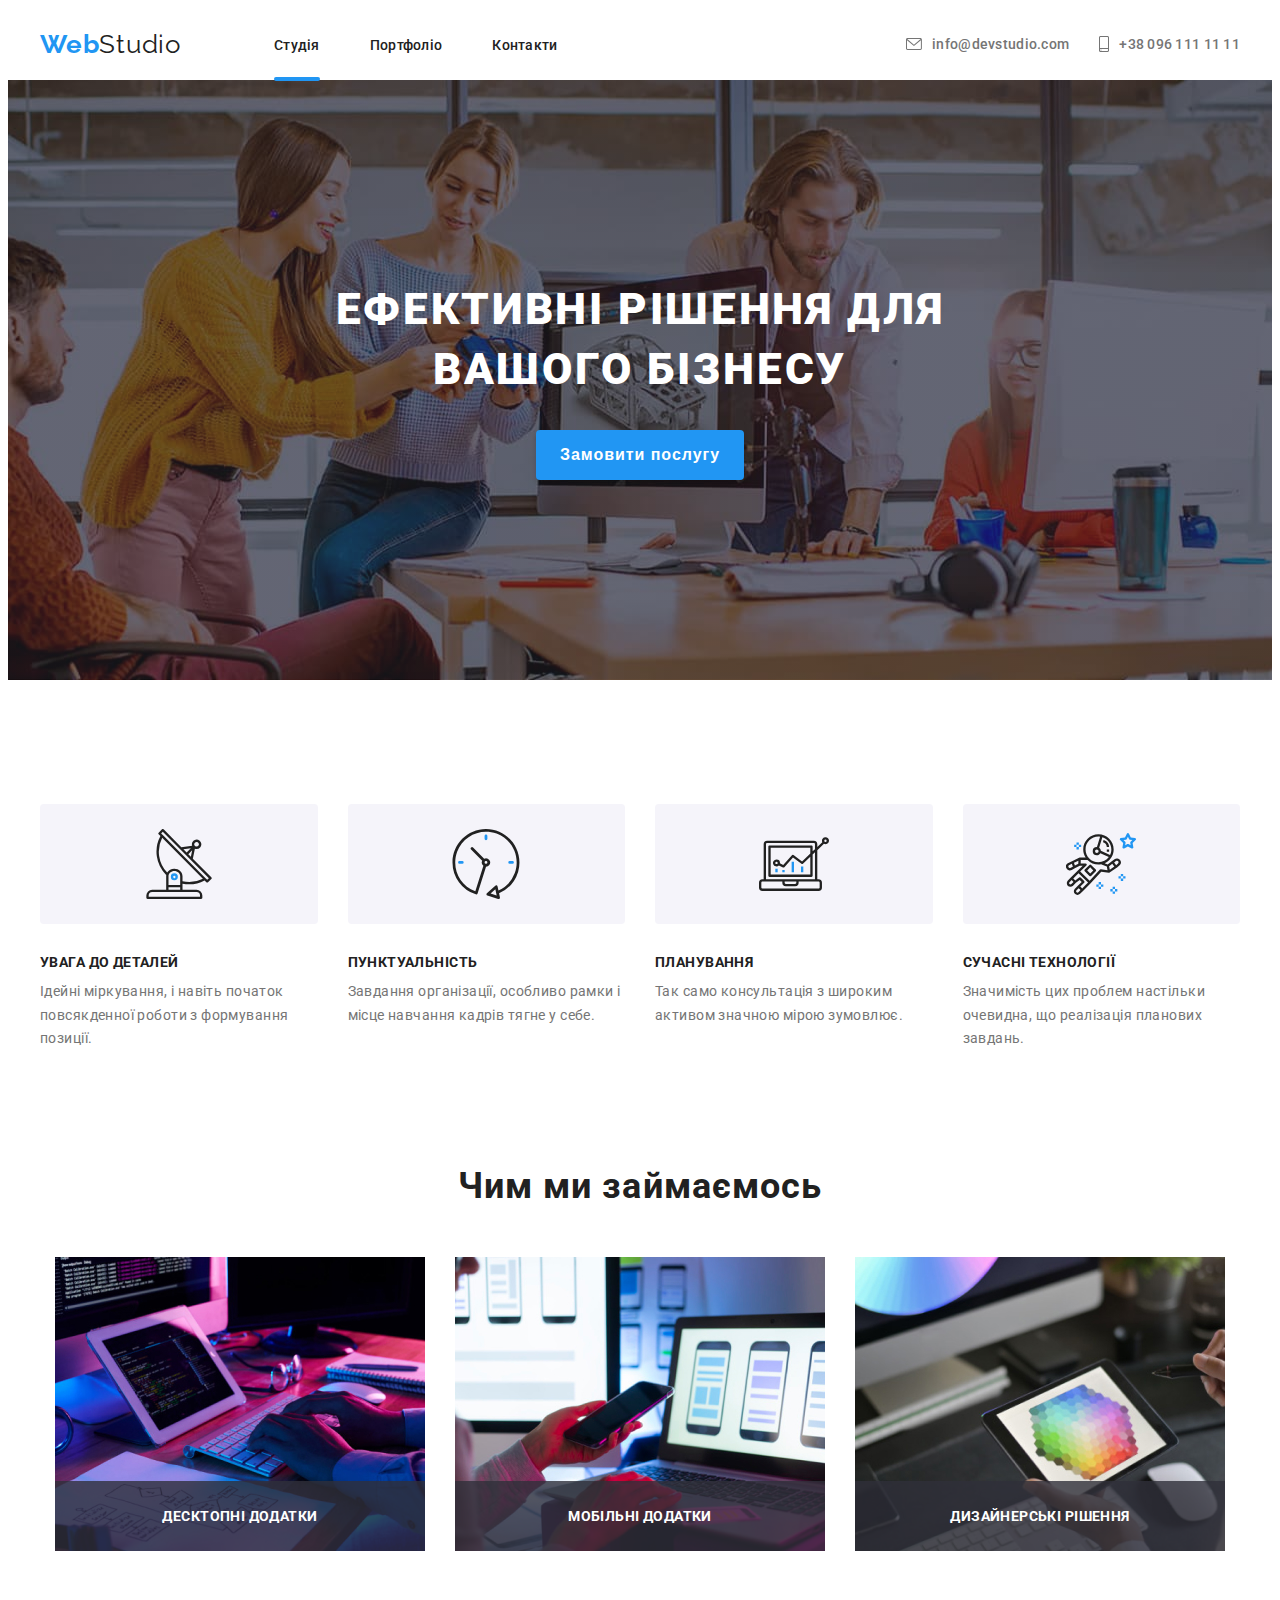
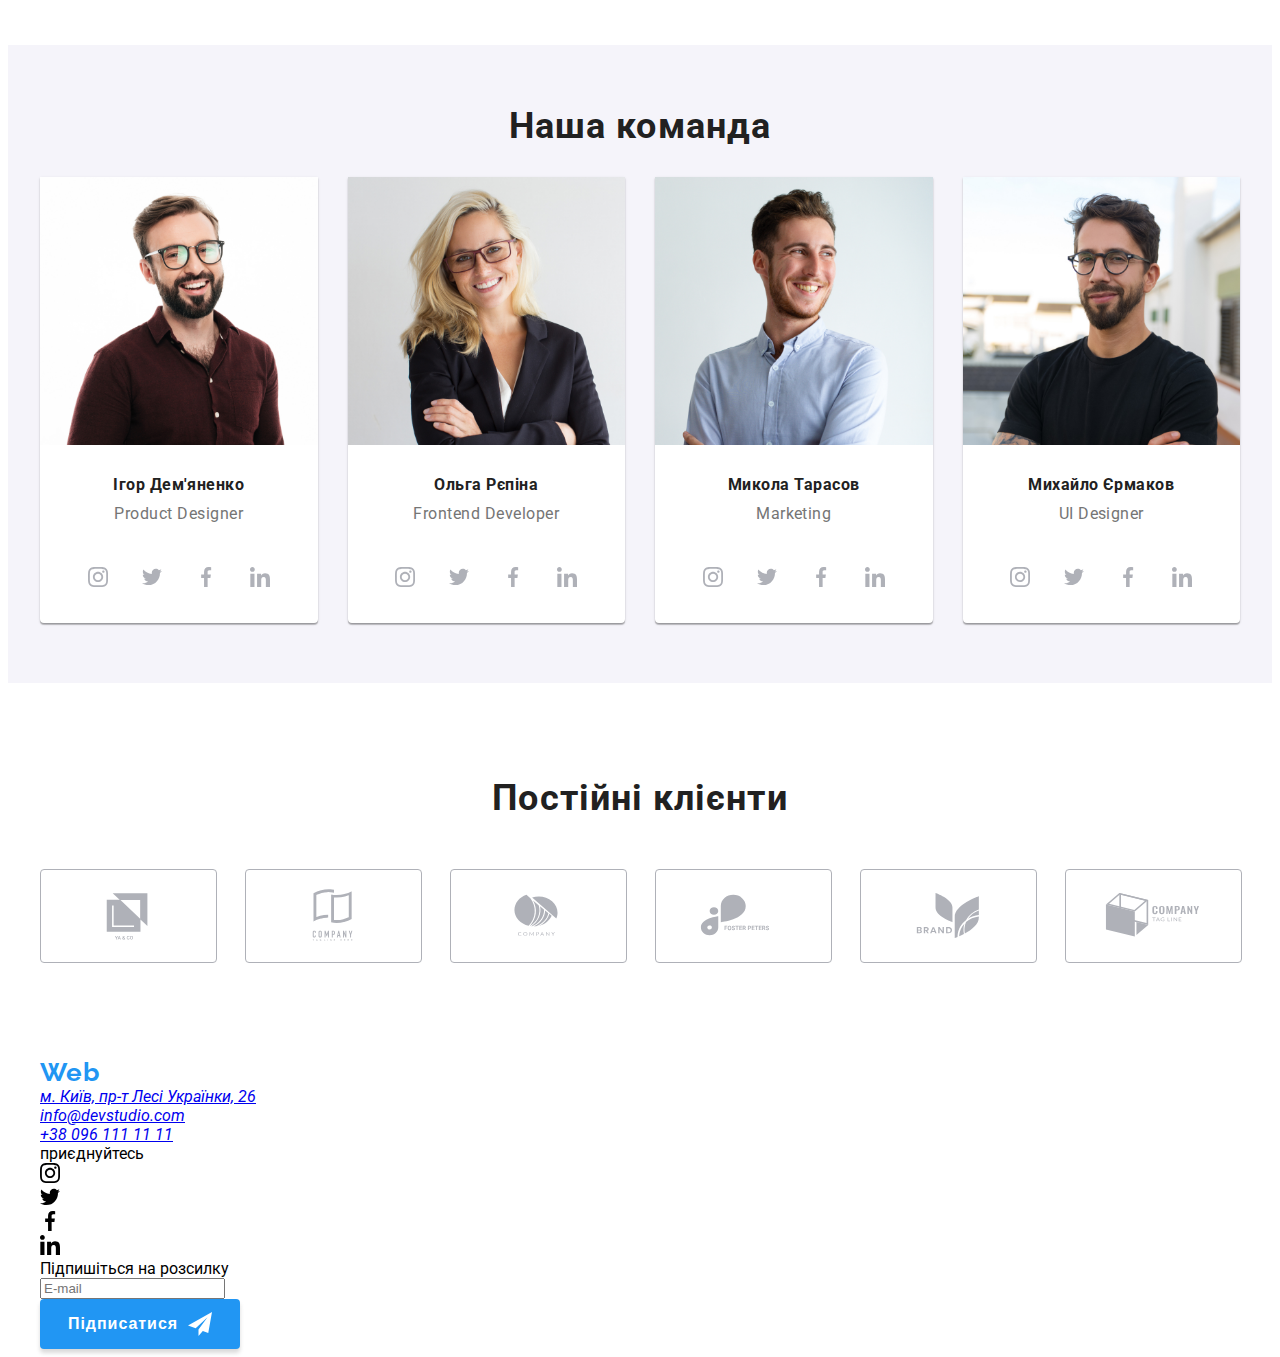
==== commit cad0faac: "button problem" ====
--- a/index.html
+++ b/index.html
@@ -4,7 +4,7 @@
     <meta charset="UTF-8" />
     <meta name="viewport" content="width=device-width, initial-scale=1.0" />
     <title>WebStudio</title>
-    <link rel="shortcut icon" href="./images/favicon.svg" type="image/x-icon">
+    <link rel="shortcut icon" href="./images/favicon.svg" type="image/x-icon" />
     <link
       rel="stylesheet"
       href="https://cdnjs.cloudflare.com/ajax/libs/modern-normalize/2.0.0/modern-normalize.min.css"
@@ -18,13 +18,15 @@
       href="https://fonts.googleapis.com/css2?family=Raleway:wght@700&family=Roboto:wght@400;500;700;900&display=swap"
       rel="stylesheet"
     />
-    <link rel="stylesheet" href="./css/style.css">
-    <link rel="stylesheet" href="./css/main.min.css">
+    <link rel="stylesheet" href="./css/style.css" />
+    <link rel="stylesheet" href="./css/main.min.css" />
   </head>
   <body>
     <header class="header">
       <div class="container">
-        <a href="./index.html"  class="logo header__logo link"><b class="logo__accent">Web</b>Studio</a>
+        <a href="./index.html" class="logo header__logo link"
+          ><b class="logo__accent">Web</b>Studio</a
+        >
         <a href="" class="btn-menu">
           <svg width="40" height="40" class="menu_icon">
             <use href=".//images/symbol-defs.svg#menu-icon"></use>
@@ -33,7 +35,9 @@
         <nav class="nav">
           <ul class="list nav__list">
             <li class="nav__item">
-              <a href="./index.html" class="nav__link--current nav__link">Студія</a>
+              <a href="./index.html" class="nav__link--current nav__link"
+                >Студія</a
+              >
             </li>
             <li class="nav__item">
               <a href="./portfolio.html" class="nav__link">Портфоліо</a>
@@ -46,15 +50,17 @@
         <ul class="list contact-list">
           <li class="contact-list__item">
             <a href="mailto:info@devstudio.com" class="contact-list__link link"
-            ><svg width="16" height="12" class="contact-list__icon">
-            <use href="./images/symbol-defs.svg#icon-envelope"></use></svg>info@devstudio.com
-          </a>
+              ><svg width="16" height="12" class="contact-list__icon">
+                <use href="./images/symbol-defs.svg#icon-envelope"></use></svg
+              >info@devstudio.com
+            </a>
           </li>
-          <li class=" contact-list__item">
+          <li class="contact-list__item">
             <a href="tel:+380961111111" class="contact-list__link link"
-            ><svg width="10" height="16" class="contact-list__icon">
-            <use href="./images/symbol-defs.svg#icon-smartphone"></use></svg>+38 096 111 11 11
-          </a>
+              ><svg width="10" height="16" class="contact-list__icon">
+                <use href="./images/symbol-defs.svg#icon-smartphone"></use></svg
+              >+38 096 111 11 11
+            </a>
           </li>
         </ul>
       </div>
@@ -62,9 +68,7 @@
     <main class="main">
       <section class="hero">
         <div class="container">
-          <h1 class="hero__title">
-            Ефективні рішення для<br />вашого бізнесу
-          </h1>
+          <h1 class="hero__title">Ефективні рішення для<br />вашого бізнесу</h1>
           <button type="button" class="btn hero__btn" data-modal-open>
             Замовити послугу
           </button>
@@ -117,7 +121,7 @@
               />
             </li>
             <li class="work__item">
-               <h3 class="work__text">Мобільні додатки</h3>
+              <h3 class="work__text">Мобільні додатки</h3>
               <img
                 src="./images/work_img2.jpg"
                 class="work__img"
@@ -125,7 +129,7 @@
               />
             </li>
             <li class="work__item">
-               <h3 class="work__text">Дизайнерські рішення</h3>
+              <h3 class="work__text">Дизайнерські рішення</h3>
               <img
                 src="./images/work_img3.jpg"
                 class="work__img"
@@ -147,18 +151,42 @@
                 alt="Ігор Дем'яненко Product Designer"
               />
               <div class="div__workers">
-              <h3 class="workers__title">Ігор Дем'яненко</h3>
-              <p class="workers__subtitle">Product Designer</p>
-              <ul class="list workers-soc-list">
-                <li class="item__icon"><a href="" class="workers__link"><svg width="20" height="20" class="icon__link">
-              <use href="./images/symbol-defs.svg#icon-instagram"></use></svg></a></li>
-                <li class="item__icon"><a href="" class="workers__link"><svg width="20" height="20" class="icon__link">
-              <use href="./images/symbol-defs.svg#icon-twitter"></use></svg></a></li>
-                <li class="item__icon"><a href="" class="workers__link"><svg width="20" height="20" class="icon__link">
-              <use href="./images/symbol-defs.svg#icon-facebook"></use></svg></a></li>
-                <li class="item__icon"><a href="" class="workers__link"><svg width="20" height="20" class="icon__link">
-              <use href="./images/symbol-defs.svg#icon-linkedin"></use></svg></a></li>
-              </ul>
+                <h3 class="workers__title">Ігор Дем'яненко</h3>
+                <p class="workers__subtitle">Product Designer</p>
+                <ul class="list workers-soc-list">
+                  <li class="item__icon">
+                    <a href="" class="workers__link"
+                      ><svg width="20" height="20" class="icon__link">
+                        <use
+                          href="./images/symbol-defs.svg#icon-instagram"
+                        ></use></svg
+                    ></a>
+                  </li>
+                  <li class="item__icon">
+                    <a href="" class="workers__link"
+                      ><svg width="20" height="20" class="icon__link">
+                        <use
+                          href="./images/symbol-defs.svg#icon-twitter"
+                        ></use></svg
+                    ></a>
+                  </li>
+                  <li class="item__icon">
+                    <a href="" class="workers__link"
+                      ><svg width="20" height="20" class="icon__link">
+                        <use
+                          href="./images/symbol-defs.svg#icon-facebook"
+                        ></use></svg
+                    ></a>
+                  </li>
+                  <li class="item__icon">
+                    <a href="" class="workers__link"
+                      ><svg width="20" height="20" class="icon__link">
+                        <use
+                          href="./images/symbol-defs.svg#icon-linkedin"
+                        ></use></svg
+                    ></a>
+                  </li>
+                </ul>
               </div>
             </li>
             <li class="workers__item">
@@ -169,18 +197,42 @@
                 alt="Ольга Рєпіна Frontend Developer"
               />
               <div class="div__workers">
-              <h3 class="workers__title">Ольга Рєпіна</h3>
-              <p class="workers__subtitle">Frontend Developer</p>
-              <ul class="list workers-soc-list">
-                <li class="item__icon"><a href="" class="workers__link"><svg width="20" height="20" class="icon__link">
-              <use href="./images/symbol-defs.svg#icon-instagram"></use></svg></a></li>
-                <li class="item__icon"><a href="" class="workers__link"><svg width="20" height="20" class="icon__link">
-              <use href="./images/symbol-defs.svg#icon-twitter"></use></svg></a></li>
-                <li class="item__icon"><a href="" class="workers__link"><svg width="20" height="20" class="icon__link">
-              <use href="./images/symbol-defs.svg#icon-facebook"></use></svg></a></li>
-                <li class="item__icon"><a href="" class="workers__link"><svg width="20" height="20" class="icon__link">
-              <use href="./images/symbol-defs.svg#icon-linkedin"></use></svg></a></li>
-              </ul>
+                <h3 class="workers__title">Ольга Рєпіна</h3>
+                <p class="workers__subtitle">Frontend Developer</p>
+                <ul class="list workers-soc-list">
+                  <li class="item__icon">
+                    <a href="" class="workers__link"
+                      ><svg width="20" height="20" class="icon__link">
+                        <use
+                          href="./images/symbol-defs.svg#icon-instagram"
+                        ></use></svg
+                    ></a>
+                  </li>
+                  <li class="item__icon">
+                    <a href="" class="workers__link"
+                      ><svg width="20" height="20" class="icon__link">
+                        <use
+                          href="./images/symbol-defs.svg#icon-twitter"
+                        ></use></svg
+                    ></a>
+                  </li>
+                  <li class="item__icon">
+                    <a href="" class="workers__link"
+                      ><svg width="20" height="20" class="icon__link">
+                        <use
+                          href="./images/symbol-defs.svg#icon-facebook"
+                        ></use></svg
+                    ></a>
+                  </li>
+                  <li class="item__icon">
+                    <a href="" class="workers__link"
+                      ><svg width="20" height="20" class="icon__link">
+                        <use
+                          href="./images/symbol-defs.svg#icon-linkedin"
+                        ></use></svg
+                    ></a>
+                  </li>
+                </ul>
               </div>
             </li>
             <li class="workers__item">
@@ -191,18 +243,42 @@
                 alt="Микола Тарасов Marketing"
               />
               <div class="div__workers">
-              <h3 class="workers__title">Микола Тарасов</h3>
-              <p class="workers__subtitle">Marketing</p>
-              <ul class="list workers-soc-list">
-                <li class="item__icon"><a href="" class="workers__link"><svg width="20" height="20" class="icon__link">
-              <use href="./images/symbol-defs.svg#icon-instagram"></use></svg></a></li>
-                <li class="item__icon"><a href="" class="workers__link"><svg width="20" height="20" class="icon__link">
-              <use href="./images/symbol-defs.svg#icon-twitter"></use></svg></a></li>
-                <li class="item__icon"><a href="" class="workers__link"><svg width="20" height="20" class="icon__link">
-              <use href="./images/symbol-defs.svg#icon-facebook"></use></svg></a></li>
-                <li class="item__icon"><a href="" class="workers__link"><svg width="20" height="20" class="icon__link">
-              <use href="./images/symbol-defs.svg#icon-linkedin"></use></svg></a></li>
-              </ul>
+                <h3 class="workers__title">Микола Тарасов</h3>
+                <p class="workers__subtitle">Marketing</p>
+                <ul class="list workers-soc-list">
+                  <li class="item__icon">
+                    <a href="" class="workers__link"
+                      ><svg width="20" height="20" class="icon__link">
+                        <use
+                          href="./images/symbol-defs.svg#icon-instagram"
+                        ></use></svg
+                    ></a>
+                  </li>
+                  <li class="item__icon">
+                    <a href="" class="workers__link"
+                      ><svg width="20" height="20" class="icon__link">
+                        <use
+                          href="./images/symbol-defs.svg#icon-twitter"
+                        ></use></svg
+                    ></a>
+                  </li>
+                  <li class="item__icon">
+                    <a href="" class="workers__link"
+                      ><svg width="20" height="20" class="icon__link">
+                        <use
+                          href="./images/symbol-defs.svg#icon-facebook"
+                        ></use></svg
+                    ></a>
+                  </li>
+                  <li class="item__icon">
+                    <a href="" class="workers__link"
+                      ><svg width="20" height="20" class="icon__link">
+                        <use
+                          href="./images/symbol-defs.svg#icon-linkedin"
+                        ></use></svg
+                    ></a>
+                  </li>
+                </ul>
               </div>
             </li>
             <li class="workers__item">
@@ -213,18 +289,42 @@
                 alt="Михайло Єрмаков UI Designer"
               />
               <div class="div__workers">
-              <h3 class="workers__title">Михайло Єрмаков</h3>
-              <p class="workers__subtitle">UI Designer</p>
-              <ul class="list workers-soc-list">
-                <li class="item__icon"><a href="" class="workers__link"><svg width="20" height="20" class="icon__link">
-              <use href="./images/symbol-defs.svg#icon-instagram"></use></svg></a></li>
-                <li class="item__icon"><a href="" class="workers__link"><svg width="20" height="20" class="icon__link">
-              <use href="./images/symbol-defs.svg#icon-twitter"></use></svg></a></li>
-                <li class="item__icon"><a href="" class="workers__link"><svg width="20" height="20" class="icon__link">
-              <use href="./images/symbol-defs.svg#icon-facebook"></use></svg></a></li>
-                <li class="item__icon"><a href="" class="workers__link"><svg width="20" height="20" class="icon__link">
-              <use href="./images/symbol-defs.svg#icon-linkedin"></use></svg></a></li>
-              </ul>
+                <h3 class="workers__title">Михайло Єрмаков</h3>
+                <p class="workers__subtitle">UI Designer</p>
+                <ul class="list workers-soc-list">
+                  <li class="item__icon">
+                    <a href="" class="workers__link"
+                      ><svg width="20" height="20" class="icon__link">
+                        <use
+                          href="./images/symbol-defs.svg#icon-instagram"
+                        ></use></svg
+                    ></a>
+                  </li>
+                  <li class="item__icon">
+                    <a href="" class="workers__link"
+                      ><svg width="20" height="20" class="icon__link">
+                        <use
+                          href="./images/symbol-defs.svg#icon-twitter"
+                        ></use></svg
+                    ></a>
+                  </li>
+                  <li class="item__icon">
+                    <a href="" class="workers__link"
+                      ><svg width="20" height="20" class="icon__link">
+                        <use
+                          href="./images/symbol-defs.svg#icon-facebook"
+                        ></use></svg
+                    ></a>
+                  </li>
+                  <li class="item__icon">
+                    <a href="" class="workers__link"
+                      ><svg width="20" height="20" class="icon__link">
+                        <use
+                          href="./images/symbol-defs.svg#icon-linkedin"
+                        ></use></svg
+                    ></a>
+                  </li>
+                </ul>
               </div>
             </li>
           </ul>
@@ -232,116 +332,194 @@
       </section>
       <section class="customer">
         <div class="container">
-        <h2 class="customer__title">Постійні клієнти</h2>
-        <ul class="customer__list list">
-          <li class="customer__item"><a href="" class="customer__link"><svg width="106" height="60" class="customer__icon">
-            <use href="./images/symbol-defs.svg#icon-logo_yaco"></use></svg></a></li>
-            <li class="customer__item"><a href="" class="customer__link"><svg width="106" height="60" class="customer__icon">
-            <use href="./images/symbol-defs.svg#icon-logo_companytaglinehere"></use></svg></a></li>
-            <li class="customer__item"><a href="" class="customer__link"><svg width="106" height="60" class="customer__icon">
-            <use href="./images/symbol-defs.svg#icon-logo_company"></use></svg></a></li>
-            <li class="customer__item"><a href="" class="customer__link"><svg width="106" height="60" class="customer__icon">
-            <use href="./images/symbol-defs.svg#icon-logo_foster"></use></svg></a></li>
-            <li class="customer__item"><a href="" class="customer__link"><svg width="106" height="60" class="customer__icon">
-            <use href="./images/symbol-defs.svg#icon-logo_brand"></use></svg></a></li>
-            <li class="customer__item"><a href="" class="customer__link"><svg width="106" height="60" class="customer__icon">
-          <use href="./images/symbol-defs.svg#icon-logo_tagline"></use></svg></a></li>
-        </ul>
+          <h2 class="customer__title">Постійні клієнти</h2>
+          <ul class="customer__list list">
+            <li class="customer__item">
+              <a href="" class="customer__link"
+                ><svg width="106" height="60" class="customer__icon">
+                  <use
+                    href="./images/symbol-defs.svg#icon-logo_yaco"
+                  ></use></svg
+              ></a>
+            </li>
+            <li class="customer__item">
+              <a href="" class="customer__link"
+                ><svg width="106" height="60" class="customer__icon">
+                  <use
+                    href="./images/symbol-defs.svg#icon-logo_companytaglinehere"
+                  ></use></svg
+              ></a>
+            </li>
+            <li class="customer__item">
+              <a href="" class="customer__link"
+                ><svg width="106" height="60" class="customer__icon">
+                  <use
+                    href="./images/symbol-defs.svg#icon-logo_company"
+                  ></use></svg
+              ></a>
+            </li>
+            <li class="customer__item">
+              <a href="" class="customer__link"
+                ><svg width="106" height="60" class="customer__icon">
+                  <use
+                    href="./images/symbol-defs.svg#icon-logo_foster"
+                  ></use></svg
+              ></a>
+            </li>
+            <li class="customer__item">
+              <a href="" class="customer__link"
+                ><svg width="106" height="60" class="customer__icon">
+                  <use
+                    href="./images/symbol-defs.svg#icon-logo_brand"
+                  ></use></svg
+              ></a>
+            </li>
+            <li class="customer__item">
+              <a href="" class="customer__link"
+                ><svg width="106" height="60" class="customer__icon">
+                  <use
+                    href="./images/symbol-defs.svg#icon-logo_tagline"
+                  ></use></svg
+              ></a>
+            </li>
+          </ul>
         </div>
       </section>
     </main>
     <footer class="footer">
       <div class="container">
         <div class="footer-contacts">
-        <a href="./index.html"  class="link logo footer__logo"><b class="logo__accent">Web</b>Studio</a>
-        <address class="footer-contacts__address">
-          <ul class="list footer-contacts__list">
-            <li class="footer-contacts__item">
-              <a
-                href="https://goo.gl/maps/zTwNYQhZRMvZq7Xy6"
-                target="_blank"
-                class="footer__link"
-                >м. Київ, пр-т Лесі Українки, 26</a
-              >
-            </li>
-            <li class="footer-contacts__item">
-              <a href="mailto:info@devstudio.com" class="footer-contacts__link"
-                >info@devstudio.com</a
-              >
-            </li>
-            <li class="footer-contacts__item">
-              <a href="tel:+380961111111" class="footer-contacts__link"
-                >+38 096 111 11 11</a
-              >
+          <a href="./index.html" class="link logo footer__logo"
+            ><b class="logo__accent">Web</b>Studio</a
+          >
+          <address class="footer-contacts__address">
+            <ul class="list footer-contacts__list">
+              <li class="footer-contacts__item">
+                <a
+                  href="https://goo.gl/maps/zTwNYQhZRMvZq7Xy6"
+                  target="_blank"
+                  class="footer__link"
+                  >м. Київ, пр-т Лесі Українки, 26</a
+                >
+              </li>
+              <li class="footer-contacts__item">
+                <a
+                  href="mailto:info@devstudio.com"
+                  class="footer-contacts__link"
+                  >info@devstudio.com</a
+                >
+              </li>
+              <li class="footer-contacts__item">
+                <a href="tel:+380961111111" class="footer-contacts__link"
+                  >+38 096 111 11 11</a
+                >
+              </li>
+            </ul>
+          </address>
+        </div>
+        <div class="footer-soc">
+          <p class="footer-soc__subtitle">приєднуйтесь</p>
+          <ul class="list footer-soc__list">
+            <li class="footer-soc__item">
+              <a href="" class="footer-soc__link"
+                ><svg width="20" height="20" class="footer-soc__icon">
+                  <use
+                    href="./images/symbol-defs.svg#icon-instagram"
+                  ></use></svg
+              ></a>
+            </li>
+            <li class="footer-soc__item">
+              <a href="" class="footer-soc__link"
+                ><svg width="20" height="20" class="footer-soc__icon">
+                  <use href="./images/symbol-defs.svg#icon-twitter"></use></svg
+              ></a>
+            </li>
+            <li class="footer-soc__item">
+              <a href="" class="footer-soc__link"
+                ><svg width="20" height="20" class="footer-soc__icon">
+                  <use href="./images/symbol-defs.svg#icon-facebook"></use></svg
+              ></a>
+            </li>
+            <li class="footer-soc__item">
+              <a href="" class="footer-soc__link"
+                ><svg width="20" height="20" class="footer-soc__icon">
+                  <use href="./images/symbol-defs.svg#icon-linkedin"></use></svg
+              ></a>
             </li>
           </ul>
-        </address>
-        </div>
-        <div class="footer-soc">
-        <p class="footer-soc__subtitle">приєднуйтесь</p>
-          <ul class="list footer-soc__list">
-              <li class="footer-soc__item"><a href="" class="footer-soc__link"><svg width="20" height="20" class="footer-soc__icon">
-            <use href="./images/symbol-defs.svg#icon-instagram"></use></svg></a></li>
-              <li class="footer-soc__item"><a href="" class="footer-soc__link"><svg width="20" height="20" class="footer-soc__icon">
-            <use href="./images/symbol-defs.svg#icon-twitter"></use></svg></a></li>
-              <li class="footer-soc__item"><a href="" class="footer-soc__link"><svg width="20" height="20" class="footer-soc__icon">
-            <use href="./images/symbol-defs.svg#icon-facebook"></use></svg></a></li>
-              <li class="footer-soc__item"><a href="" class="footer-soc__link"><svg width="20" height="20" class="footer-soc__icon">
-            <use href="./images/symbol-defs.svg#icon-linkedin"></use></svg></a></li>
-          </ul>
-          </div>
-          <div class="footer-form-div">
-            <p class="footer-form-div__text">Підпишіться на розсилку</p>
-            <form class="footer-form-div__form">
-              <input type="email" name="email" placeholder="E-mail" class="footer-form-div--input">
-              <button type="submit" class="btn footer-form-div__btn">Підписатися</button>
-            </form>
-          </div>
+        </div>
+        <div class="footer-form-div">
+          <p class="footer-form-div__text">Підпишіться на розсилку</p>
+          <form class="footer-form-div__form">
+            <input
+              type="email"
+              name="email"
+              placeholder="E-mail"
+              class="footer-form-div--input"
+            />
+            <button type="submit" class="btn footer-form-div__btn">
+              Підписатися
+            </button>
+          </form>
+        </div>
       </div>
     </footer>
-        <div class="backdrop is-hidden" data-modal>
-    <div class="modal">
-      <button type="button" class="btn-close" data-modal-close>
-        <svg width="20" height="20">
+    <div class="backdrop is-hidden" data-modal>
+      <div class="modal">
+        <button type="button" class="btn-close" data-modal-close>
+          <svg width="20" height="20">
             <use
               href="./images/symbol-defs.svg#icon-close-black-18dp-2-1"
             ></use>
           </svg>
-      </button>
-      <h3 class="modal__title">Залиште свої дані, ми вам передзвонимо</h3>
-      <form class="modal__form">
-        <label for="name" class="modal__label">Ім'я
-        <input type="text" id="name" name="name" class="modal__input">
-        <svg width="18" height="18" class="modal__icon">
-            <use
-              href="./images/symbol-defs.svg#icon-person-black"
-            ></use>
-          </svg>
+        </button>
+        <h3 class="modal__title">Залиште свої дані, ми вам передзвонимо</h3>
+        <form class="modal__form">
+          <label for="name" class="modal__label"
+            >Ім'я
+            <input type="text" id="name" name="name" class="modal__input" />
+            <svg width="18" height="18" class="modal__icon">
+              <use href="./images/symbol-defs.svg#icon-person-black"></use>
+            </svg>
           </label>
-        <label for="phone" class="modal__label">Телефон
-        <input type="tel" id="phone" name="phone" class="modal__input">
-        <svg width="18" height="18" class="modal__icon">
-            <use
-              href="./images/symbol-defs.svg#icon-phone-black"
-            ></use>
-          </svg>
+          <label for="phone" class="modal__label"
+            >Телефон
+            <input type="tel" id="phone" name="phone" class="modal__input" />
+            <svg width="18" height="18" class="modal__icon">
+              <use href="./images/symbol-defs.svg#icon-phone-black"></use>
+            </svg>
           </label>
-        <label for="email" class="modal__label">Пошта
-        <input type="email" id="email" name="email" class="modal__input">
-        <svg width="18" height="18" class="modal__icon">
-            <use
-              href="./images/symbol-defs.svg#icon-email-black"
-            ></use>
-          </svg>
+          <label for="email" class="modal__label"
+            >Пошта
+            <input type="email" id="email" name="email" class="modal__input" />
+            <svg width="18" height="18" class="modal__icon">
+              <use href="./images/symbol-defs.svg#icon-email-black"></use>
+            </svg>
           </label>
-        <label for="comment" class="modal__label">Коментар
-        <textarea id="comment" cols="30" rows="7" name="comment" placeholder="Введіть текст" class="modal__textarea"></textarea>
-        </label>
-        <label for="text" class="modal__checkbox"><input type="checkbox" class="modal__checkbox-input visually-hidden">
-          <div class="modal__custom-checkbox"></div>Погоджуюся з розсилкою та приймаю<a href="" class="modal__link">Умови договору</a></label>
-        <button type="button" class="btn modal__btn">Відправити</button>
-    </div>
-    </form>
+          <label for="comment" class="modal__label"
+            >Коментар
+            <textarea
+              id="comment"
+              cols="30"
+              rows="7"
+              name="comment"
+              placeholder="Введіть текст"
+              class="modal__textarea"
+            ></textarea>
+          </label>
+          <label  class="modal__checkbox"
+            ><input
+              type="checkbox"
+              class="modal__checkbox-input visually-hidden"
+            />
+            <div class="modal__custom-checkbox"></div>
+            Погоджуюся з розсилкою та приймаю<a href="" class="modal__link"
+              >Умови договору</a
+            ></label
+          >
+          <button type="button" class="btn modal__btn">Відправити</button>
+        </form>
+      </div>
     </div>
     <script src="./js/modal.js"></script>
   </body>
--- a/css/main.min.css
+++ b/css/main.min.css
@@ -1 +1 @@
-.footer-form-div__text,.footer-soc__subtitle{color:#fff;font-size:14px;letter-spacing:.42px;margin-bottom:20px}.customer__title,.workers-section__title,.work__title{color:#212121;font-size:36px;text-align:center;letter-spacing:1.08px}body{font-family:Roboto}h1,h2,h3,h4,p{margin-top:0;margin-bottom:0}ul{margin-top:0;margin-bottom:0;padding-left:0}img{display:block;max-width:100%;height:auto}.list{list-style:none;padding:0}.link{text-decoration:none}.visually-hidden{position:absolute;width:1px;height:1px;margin:-1px;border:0;padding:0;white-space:nowrap;-webkit-clip-path:inset(100%);clip-path:inset(100%);clip:rect(0 0 0 0);overflow:hidden}.container{margin:0 auto;padding:0 15px;min-width:320px}@media screen and (min-width: 480px){.container{min-width:480px}}@media screen and (min-width: 768px){.container{min-width:768px}}@media screen and (min-width: 1200px){.container{width:1200px}}.footer-form-div__btn,.modal__btn,.hero__btn{color:#fff;background:#2196f3;font-weight:700;letter-spacing:.96px;border-radius:4px;font-size:16px;-webkit-box-shadow:0px 4px 4px 0px rgba(0,0,0,.15);box-shadow:0px 4px 4px 0px rgba(0,0,0,.15);-webkit-transition:opacity 250ms cubic-bezier(0.4, 0, 0.2, 1);transition:opacity 250ms cubic-bezier(0.4, 0, 0.2, 1)}.hero__btn{line-height:1.87;padding-top:10px;padding-bottom:10px;padding-left:24px;padding-right:24px;border:none}.hero__btn:hover,.hero__btn:focus{cursor:pointer;opacity:.7}@media screen and (min-width: 1200px){.hero__btn{padding:10px,32px,10px,32px}}.modal__btn{text-align:center;font-family:Roboto;font-style:normal;line-height:30px;padding:10px 52px 10px 52px;border:none;display:block;margin:0 auto}.modal__btn:hover,.modal__btn:focus{cursor:pointer;opacity:.7}.footer-form-div__btn{display:-webkit-box;display:-ms-flexbox;display:flex;-webkit-box-align:center;-ms-flex-align:center;align-items:center;line-height:30px;border:none;padding-top:10px;padding-bottom:10px;padding-left:28px;gap:10px;padding-right:28px}.footer-form-div__btn:hover,.footer-form-div__btn:focus{cursor:pointer;opacity:.7}.footer-form-div__btn::after{content:"";display:inline-block;height:24px;width:24px;background-image:url(../images/telegram_new.svg);background-repeat:no-repeat;background-position:center}.header__logo{font-family:Raleway;font-size:26px;letter-spacing:.78px;margin-right:93px;color:#212121}.footer__logo{font-family:Raleway;font-size:26px;letter-spacing:.78px;color:#fff;margin-bottom:20px}.logo__accent{color:#2196f3}.header{padding-top:10px;padding-bottom:10px}@media screen and (min-width: 768px){.header{padding-top:21px;padding-bottom:21px}}.header .container{display:-webkit-box;display:-ms-flexbox;display:flex;-webkit-box-align:center;-ms-flex-align:center;align-items:center;-webkit-box-pack:justify;-ms-flex-pack:justify;justify-content:space-between}.logo-link{text-decoration:none}@media screen and (min-width: 768px){.btn-menu{display:none}}.nav{display:none}@media screen and (min-width: 768px){.nav{display:block}}.nav__link--current{color:#2196f3}.nav__link--current::after{content:"";display:block;height:4px;width:100%;background-color:#2196f3;position:absolute;border-radius:2px;bottom:0;-webkit-transition:-webkit-transform 250ms cubic-bezier(0.4, 0, 0.2, 1);transition:-webkit-transform 250ms cubic-bezier(0.4, 0, 0.2, 1);transition:transform 250ms cubic-bezier(0.4, 0, 0.2, 1);transition:transform 250ms cubic-bezier(0.4, 0, 0.2, 1), -webkit-transform 250ms cubic-bezier(0.4, 0, 0.2, 1)}@media screen and (min-width: 768px){.nav__link--current::after{top:52px}}@media screen and (min-width: 1200px){.nav__link--current::after{top:40px}}.nav__link--current:hover:after{-webkit-transform:translateY(-20px);-ms-transform:translateY(-20px);transform:translateY(-20px)}.nav__list{display:-webkit-box;display:-ms-flexbox;display:flex;gap:50px;display:none;margin-right:auto}@media screen and (min-width: 768px){.nav__list{display:-webkit-box;display:-ms-flexbox;display:flex}}.nav__link{color:#212121;font-size:14px;font-weight:500;letter-spacing:.28px;text-decoration:none;position:relative;-webkit-transition:color 250ms cubic-bezier(0.4, 0, 0.2, 1);transition:color 250ms cubic-bezier(0.4, 0, 0.2, 1)}.nav__link:hover,.nav__link:focus{color:#2196f3;cursor:pointer}.contact-list{color:#757575;font-size:14px;font-weight:500;letter-spacing:.28px;text-decoration:none;display:none;margin-left:auto}@media screen and (min-width: 768px){.contact-list{display:-webkit-box;display:-ms-flexbox;display:flex;-webkit-box-orient:vertical;-webkit-box-direction:normal;-ms-flex-direction:column;flex-direction:column;gap:10px}}@media screen and (min-width: 1200px){.contact-list{-webkit-box-orient:horizontal;-webkit-box-direction:normal;-ms-flex-direction:row;flex-direction:row;gap:30px}}.contact-list__link{color:#757575;font-size:14px;font-weight:500;letter-spacing:.28px;text-decoration:none;display:-webkit-box;display:-ms-flexbox;display:flex;-webkit-box-align:center;-ms-flex-align:center;align-items:center;gap:10px;-webkit-transition:color 250ms cubic-bezier(0.4, 0, 0.2, 1);transition:color 250ms cubic-bezier(0.4, 0, 0.2, 1)}.contact-list__link:hover,.contact-list__link:focus{color:#2196f3;cursor:pointer}@media screen and (max-width: 1199px){.contact-list__item:first-child{margin-bottom:10px}}.contact-list__icon{display:inline-block;fill:#757575;-webkit-transition:fill 250ms cubic-bezier(0.4, 0, 0.2, 1);transition:fill 250ms cubic-bezier(0.4, 0, 0.2, 1)}.contact-list__link:hover .contact-list__icon,.contact-list__link:focus .contact-list__icon{fill:#2196f3}.hero{color:#fff;background-color:#2f303a;text-align:center;padding-top:200px;padding-bottom:200px;background-repeat:no-repeat;background-image:-webkit-gradient(linear, left top, left bottom, from(rgba(47, 48, 58, 0.4)), to(rgba(47, 48, 58, 0.4))),url(../images/peaple_img.jpg);background-image:linear-gradient(rgba(47, 48, 58, 0.4), rgba(47, 48, 58, 0.4)),url(../images/peaple_img.jpg);text-align:center;background-position:center;background-size:cover}.hero__title{color:#fff;font-size:26px;font-weight:900;line-height:1.36;margin-bottom:30px;text-transform:uppercase;letter-spacing:2.64px}@media screen and (min-width: 1200px){.hero__title{font-size:44px}}.advantages{padding-top:60px;padding-bottom:60px}@media screen and (min-width: 1200px){.advantages{padding-top:94px;padding-bottom:94px}}.advantages__list{display:-webkit-box;display:-ms-flexbox;display:flex;gap:30px;display:block}@media screen and (min-width: 768px){.advantages__list{display:-webkit-box;display:-ms-flexbox;display:flex;-ms-flex-wrap:wrap;flex-wrap:wrap;margin-top:30px;margin-bottom:10px}}@media screen and (min-width: 1200px){.advantages__list{gap:30px;-webkit-box-align:start;-ms-flex-align:start;align-items:flex-start}}.advantages__item{-ms-flex-preferred-size:100%;flex-basis:100%;color:#212121;font-size:14px;letter-spacing:.42px}@media screen and (min-width: 768px){.advantages__item{-ms-flex-preferred-size:calc((100% - 30px*(2 - 1))/2);flex-basis:calc((100% - 30px*(2 - 1))/2)}}@media screen and (min-width: 1200px){.advantages__item{-ms-flex-preferred-size:calc((100% - 30px*(4 - 1))/4);flex-basis:calc((100% - 30px*(4 - 1))/4)}}.advantages__item::before{content:"";width:270px;height:120px;border-radius:4px;background-color:#f5f4fa;background-position:center;background-repeat:no-repeat;display:block;margin-bottom:30px;width:100%}.advantages__item:nth-child(1)::before{background-image:url(../images/advantages-svg-1.svg)}.advantages__item:nth-child(2)::before{background-image:url(../images/advantages-svg-2.svg)}.advantages__item:nth-child(3)::before{background-image:url(../images/advantages-svg-3.svg)}.advantages__item:nth-child(4)::before{background-image:url(../images/advantages-svg-4.svg)}.advantages__subtitle{color:#757575;font-size:14px;line-height:1.71;letter-spacing:.42px;margin-bottom:10px}.advantages__title{color:#212121;font-size:14px;margin-bottom:10px;text-align:center}@media screen and (min-width: 768px){.advantages__title{text-align:left}}.work{display:none}@media screen and (min-width: 1200px){.work{padding-bottom:94px;display:block}}.work__list{display:-webkit-box;display:-ms-flexbox;display:flex;-webkit-box-pack:center;-ms-flex-pack:center;justify-content:center;gap:30px}.work__title{margin-bottom:50px}.work__item{position:relative}.work__text{color:#fff;text-align:center;font-size:14px;font-weight:700;line-height:normal;letter-spacing:.42px;text-transform:uppercase;background:rgba(47,48,58,.8);position:absolute;text-align:center;width:370px;padding:27px 0;bottom:0px}.workers{background:#f5f4fa;padding:60px 0}.workers-section__title{margin-bottom:30px;font-size:28px}@media screen and (min-width: 1200px){.workers-section__title{font-size:36px}}.workers__subtitle{color:#757575;text-align:center;letter-spacing:.48px;font-size:16px;padding-bottom:16px}.workers__title{color:#212121;text-align:center;font-size:16px;letter-spacing:.48px;margin-bottom:10px}.div__workers{padding-top:30px;padding-bottom:24px}.workers__item{-webkit-box-shadow:0px 2px 1px 0px rgba(0,0,0,.2),0px 1px 1px 0px rgba(0,0,0,.14),0px 1px 3px 0px rgba(0,0,0,.12);box-shadow:0px 2px 1px 0px rgba(0,0,0,.2),0px 1px 1px 0px rgba(0,0,0,.14),0px 1px 3px 0px rgba(0,0,0,.12);border-radius:0px 0px 4px 4px;background:#fff;width:100%}@media screen and (min-width: 768px){.workers__item{-ms-flex-preferred-size:calc((100% - 30px*(2 - 1))/2);flex-basis:calc((100% - 30px*(2 - 1))/2)}}@media screen and (min-width: 1200px){.workers__item{-ms-flex-preferred-size:calc((100% - 30px*(4 - 1))/4);flex-basis:calc((100% - 30px*(4 - 1))/4)}}.workers-soc-list{display:-webkit-box;display:-ms-flexbox;display:flex;-webkit-box-pack:center;-ms-flex-pack:center;justify-content:center;gap:10px}.workers-list{display:-webkit-box;display:-ms-flexbox;display:flex;-webkit-box-pack:center;-ms-flex-pack:center;justify-content:center;-webkit-box-orient:vertical;-webkit-box-direction:normal;-ms-flex-direction:column;flex-direction:column;gap:30px}@media screen and (min-width: 768px){.workers-list{-webkit-box-orient:horizontal;-webkit-box-direction:normal;-ms-flex-direction:row;flex-direction:row;-ms-flex-wrap:wrap;flex-wrap:wrap}}.workers__link{border-radius:50%;background-color:rgba(0,0,0,0);padding:12px;display:-webkit-box;display:-ms-flexbox;display:flex;-webkit-box-align:center;-ms-flex-align:center;align-items:center;margin-top:16px;gap:10px;-webkit-transition:background-color 250ms cubic-bezier(0.4, 0, 0.2, 1);transition:background-color 250ms cubic-bezier(0.4, 0, 0.2, 1)}.workers__link:hover,.workers__link:focus{background-color:#2196f3;cursor:pointer}.icon__link{fill:#afb1b8;-webkit-transition:fill 250ms cubic-bezier(0.4, 0, 0.2, 1);transition:fill 250ms cubic-bezier(0.4, 0, 0.2, 1)}.workers__link:focus .icon__link,.workers__link:hover .icon__link{fill:#fff}.customer{padding-top:60px;padding-bottom:60px}@media screen and (min-width: 1200px){.customer{padding-top:94px;padding-bottom:94px}}.customer__title{line-height:normal;margin-bottom:30px}@media screen and (min-width: 1200px){.customer__title{margin-bottom:50px}}.customer__list{display:-webkit-box;display:-ms-flexbox;display:flex;-ms-flex-pack:distribute;justify-content:space-around;gap:30px;-webkit-box-align:center;-ms-flex-align:center;align-items:center;-ms-flex-wrap:wrap;flex-wrap:wrap}.customer__item{-ms-flex-preferred-size:calc((100% - 30px*(2 - 1))/2);flex-basis:calc((100% - 30px*(2 - 1))/2)}@media screen and (min-width: 768px){.customer__item{-ms-flex-preferred-size:calc((100% - 30px*(3 - 1))/3);flex-basis:calc((100% - 30px*(3 - 1))/3)}}@media screen and (min-width: 1200px){.customer__item{-ms-flex-preferred-size:calc((100% - 30px*(6 - 1))/6);flex-basis:calc((100% - 30px*(6 - 1))/6)}}.customer__icon{fill:#afb1b8;-webkit-transition:fill 250ms cubic-bezier(0.4, 0, 0.2, 1);transition:fill 250ms cubic-bezier(0.4, 0, 0.2, 1);background-size:0px}.customer__link:hover .customer__icon,.customer__link:focus .customer__icon{cursor:pointer;fill:#2196f3}.customer__link{border-radius:4px;border:1px solid #afb1b8;width:100%;height:92px;display:-webkit-box;display:-ms-flexbox;display:flex;-webkit-box-align:center;-ms-flex-align:center;align-items:center;-webkit-box-pack:center;-ms-flex-pack:center;justify-content:center;-webkit-transition:border-color 250ms cubic-bezier(0.4, 0, 0.2, 1);transition:border-color 250ms cubic-bezier(0.4, 0, 0.2, 1)}.customer__link:hover,.customer__link:focus{border-color:#2196f3}.footer{background-color:#2f303a;padding-top:60px;padding-bottom:60px;display:-webkit-box;display:-ms-flexbox;display:flex}.footer-contacts{margin-right:70px;display:-webkit-box;display:-ms-flexbox;display:flex;-webkit-box-orient:vertical;-webkit-box-direction:normal;-ms-flex-direction:column;flex-direction:column}.footer-contacts__address{color:#fff;background-color:#2f303a;font-size:14px;line-height:1.71;letter-spacing:.42px;text-decoration:none;-webkit-transition:color 250ms cubic-bezier(0.4, 0, 0.2, 1);transition:color 250ms cubic-bezier(0.4, 0, 0.2, 1)}.footer-contacts__address:hover{color:#2196f3;cursor:pointer}.footer-contacts__address{font-style:normal}.footer-contacts__link{color:#757575;font-size:14px;letter-spacing:.42px;text-decoration:none;-webkit-transition:color 250ms cubic-bezier(0.4, 0, 0.2, 1);transition:color 250ms cubic-bezier(0.4, 0, 0.2, 1)}.footer-contacts__link:hover,.footer-contacts__link:focus{color:#2196f3;cursor:pointer}.footer .container{display:-webkit-box;display:-ms-flexbox;display:flex}.footer__link{color:#fff;text-decoration:none;-webkit-transition:color 250ms cubic-bezier(0.4, 0, 0.2, 1);transition:color 250ms cubic-bezier(0.4, 0, 0.2, 1)}.footer__link:hover,.footer__link:focus{color:#2196f3;cursor:pointer}.footer-soc__subtitle{font-weight:700;line-height:normal;text-transform:uppercase}.footer-soc__link{fill:#fff}.footer-soc__link{border-radius:50%;padding:12px;display:-webkit-box;display:-ms-flexbox;display:flex;-webkit-box-align:center;-ms-flex-align:center;align-items:center;background-color:rgba(255,255,255,.1);-webkit-box-pack:center;-ms-flex-pack:center;justify-content:center;width:44px;height:44px;-webkit-transition:background-color 250ms cubic-bezier(0.4, 0, 0.2, 1);transition:background-color 250ms cubic-bezier(0.4, 0, 0.2, 1)}.footer-soc__link:hover,.footer-soc__link:focus{background-color:#2196f3;cursor:pointer}.footer-soc__list{display:-webkit-box;display:-ms-flexbox;display:flex;gap:10px}.footer-soc{padding-top:10px}.footer-form-div__form{display:-webkit-box;display:-ms-flexbox;display:flex;gap:12px}.footer-form-div__text{font-weight:700;line-height:normal;text-transform:uppercase}.footer-form-div--input{color:rgba(255,255,255,.6);line-height:20px;letter-spacing:.48px;background:rgba(0,0,0,0);border-radius:4px;border:1px solid rgba(255,255,255,.3);-webkit-box-shadow:0px 4px 4px 0px rgba(0,0,0,.15);box-shadow:0px 4px 4px 0px rgba(0,0,0,.15);padding:15px;width:358px;-webkit-transition:border-color 250ms cubic-bezier(0.4, 0, 0.2, 1);transition:border-color 250ms cubic-bezier(0.4, 0, 0.2, 1)}.footer-form-div--input:hover,.footer-form-div--input:focus{border-color:#2196f3;outline:none}.footer-form-div{margin-left:93px;padding-top:10px}.modal__title{color:#212121;text-align:center;font-family:Roboto;font-size:20px;font-style:normal;font-weight:700;line-height:normal;letter-spacing:.6px;margin-bottom:12px}.modal__label{display:-webkit-box;display:-ms-flexbox;display:flex;-webkit-box-orient:vertical;-webkit-box-direction:normal;-ms-flex-direction:column;flex-direction:column;color:#757575;font-size:12px;line-height:normal;letter-spacing:.12px;position:relative}.modal__label:not(:first-child){margin-top:10px}.modal__textarea{color:rgba(117,117,117,.5);line-height:normal;letter-spacing:.12px;padding:12px 16px 12px 16px;border-radius:4px;border:1px solid rgba(33,33,33,.2);padding-top:12px;padding-left:16px;width:448px;resize:none;margin-top:4px;-webkit-transition:border-color 250ms cubic-bezier(0.4, 0, 0.2, 1);transition:border-color 250ms cubic-bezier(0.4, 0, 0.2, 1)}.modal__textarea:hover,.modal__textarea:focus{border-color:#2196f3}.modal__input{border-radius:4px;border:1px solid rgba(33,33,33,.2);width:448px;height:40px;margin-top:4px;padding:11px 0 11px 42px;outline:none;-webkit-transition:border-color 250ms cubic-bezier(0.4, 0, 0.2, 1);transition:border-color 250ms cubic-bezier(0.4, 0, 0.2, 1)}.modal__input:hover,.modal__input:focus{border-color:#2196f3}.backdrop{position:fixed;top:0;left:0;width:100%;height:100%;background-color:rgba(0,0,0,.2);opacity:1;-webkit-transition:opacity 250ms cubic-bezier(0.4, 0, 0.2, 1);transition:opacity 250ms cubic-bezier(0.4, 0, 0.2, 1)}.backdrop.is-hidden{opacity:0;pointer-events:none}.no-scroll{overflow:hidden}.modal{position:absolute;top:50%;left:50%;min-width:528px;min-height:581px;border-radius:4px;background:#fff;-webkit-box-shadow:0px 2px 1px 0px rgba(0,0,0,.2),0px 1px 1px 0px rgba(0,0,0,.14),0px 1px 3px 0px rgba(0,0,0,.12);box-shadow:0px 2px 1px 0px rgba(0,0,0,.2),0px 1px 1px 0px rgba(0,0,0,.14),0px 1px 3px 0px rgba(0,0,0,.12);-webkit-transform:translate(-50%, -50%) scale(1);-ms-transform:translate(-50%, -50%) scale(1);transform:translate(-50%, -50%) scale(1);padding:40px;-webkit-transition:-webkit-transform 250ms cubic-bezier(0.4, 0, 0.2, 1);transition:-webkit-transform 250ms cubic-bezier(0.4, 0, 0.2, 1);transition:transform 250ms cubic-bezier(0.4, 0, 0.2, 1);transition:transform 250ms cubic-bezier(0.4, 0, 0.2, 1), -webkit-transform 250ms cubic-bezier(0.4, 0, 0.2, 1)}.backdrop.is-hidden .modal{-webkit-transform:translate(-50%, -50%) scale(0);-ms-transform:translate(-50%, -50%) scale(0);transform:translate(-50%, -50%) scale(0)}.btn-close{border:1px solid rgba(0,0,0,.1);border-radius:50%;padding:6px;display:-webkit-box;display:-ms-flexbox;display:flex;-webkit-box-align:center;-ms-flex-align:center;align-items:center;-webkit-box-pack:center;-ms-flex-pack:center;justify-content:center;background:none;position:absolute;right:8px;top:8px;-webkit-transition:fill 250ms cubic-bezier(0.4, 0, 0.2, 1);transition:fill 250ms cubic-bezier(0.4, 0, 0.2, 1)}.btn-close:hover,.btn-close:focus{cursor:pointer;fill:#2196f3}.modal__icon{position:absolute;display:-webkit-box;display:-ms-flexbox;display:flex;-webkit-box-align:center;-ms-flex-align:center;align-items:center;bottom:11px;left:12px;-webkit-transition:fill 250ms cubic-bezier(0.4, 0, 0.2, 1);transition:fill 250ms cubic-bezier(0.4, 0, 0.2, 1)}.modal__input:hover+.modal__icon,.modal__input:focus+.modal__icon{fill:#2196f3}.modal__checkbox{color:#757575;font-family:Roboto;font-size:14px;font-style:normal;font-weight:400;line-height:24px;letter-spacing:.42px;display:-webkit-box;display:-ms-flexbox;display:flex;-webkit-box-align:center;-ms-flex-align:center;align-items:center;-webkit-box-pack:center;-ms-flex-pack:center;justify-content:center;margin-top:20px;margin-bottom:30px;gap:8px}.modal__custom-checkbox{width:16px;height:15px;border-radius:3px;border:2px solid #212121}.modal__custom-checkbox:hover{border-color:#2196f3}.modal__checkbox-input:focus+.modal__custom-checkbox{border-color:#2196f3}.modal__checkbox-input:checked+.modal__custom-checkbox{background-color:#2196f3;background-image:url(../images/checked_svg.svg);background-repeat:no-repeat}.modal__link{color:#2196f3;font-family:Roboto;font-size:14px;font-style:normal;font-weight:400;line-height:24px;letter-spacing:.42px;text-decoration-line:underline}.filter__btn{color:#212121;min-width:73px;padding:6px 22px;font-family:Roboto;font-size:16px;font-weight:500;line-height:1.63;letter-spacing:.48px;background-color:#f5f4fa;border-radius:4px;margin-bottom:15px;border-color:rgba(0,0,0,0);-webkit-transition:background-color 250ms cubic-bezier(0.4, 0, 0.2, 1),color 250ms cubic-bezier(0.4, 0, 0.2, 1),-webkit-box-shadow 250ms cubic-bezier(0.4, 0, 0.2, 1);transition:background-color 250ms cubic-bezier(0.4, 0, 0.2, 1),color 250ms cubic-bezier(0.4, 0, 0.2, 1),-webkit-box-shadow 250ms cubic-bezier(0.4, 0, 0.2, 1);transition:background-color 250ms cubic-bezier(0.4, 0, 0.2, 1),color 250ms cubic-bezier(0.4, 0, 0.2, 1),box-shadow 250ms cubic-bezier(0.4, 0, 0.2, 1);transition:background-color 250ms cubic-bezier(0.4, 0, 0.2, 1),color 250ms cubic-bezier(0.4, 0, 0.2, 1),box-shadow 250ms cubic-bezier(0.4, 0, 0.2, 1),-webkit-box-shadow 250ms cubic-bezier(0.4, 0, 0.2, 1)}.filter__btn:hover,.filter__btn:focus{color:#fff;background-color:#2196f3;cursor:pointer;-webkit-box-shadow:0px 2px 2px 0px rgba(0,0,0,.12),0px 1px 2px 0px rgba(0,0,0,.08),0px 3px 1px 0px rgba(0,0,0,.1);box-shadow:0px 2px 2px 0px rgba(0,0,0,.12),0px 1px 2px 0px rgba(0,0,0,.08),0px 3px 1px 0px rgba(0,0,0,.1)}.filter__list{display:-webkit-box;display:-ms-flexbox;display:flex;-ms-flex-wrap:wrap;flex-wrap:wrap;gap:8px}@media screen and (min-width: 768px){.filter__list{display:-webkit-box;display:-ms-flexbox;display:flex;-webkit-box-pack:center;-ms-flex-pack:center;justify-content:center;margin-bottom:30px}}@media screen and (min-width: 1200px){.filter__list{display:-webkit-box;display:-ms-flexbox;display:flex;-webkit-box-pack:center;-ms-flex-pack:center;justify-content:center;margin-bottom:50px}}.projects{padding-top:40px;padding-bottom:60px}@media screen and (min-width: 768px){.projects{padding-top:60px;padding-bottom:60px}}.project__title{color:#212121;font-size:18px;line-height:2;letter-spacing:1.08px}.projects__list{gap:30px;display:-webkit-box;display:-ms-flexbox;display:flex;-webkit-box-orient:vertical;-webkit-box-direction:normal;-ms-flex-direction:column;flex-direction:column}@media screen and (min-width: 768px){.projects__list{-webkit-box-orient:horizontal;-webkit-box-direction:normal;-ms-flex-direction:row;flex-direction:row;-ms-flex-wrap:wrap;flex-wrap:wrap;-ms-flex-preferred-size:calc((100% - 30px*(2 - 1))/2);flex-basis:calc((100% - 30px*(2 - 1))/2)}}.project__link{text-decoration:none;display:block;-webkit-transition:-webkit-box-shadow 250ms cubic-bezier(0.4, 0, 0.2, 1);transition:-webkit-box-shadow 250ms cubic-bezier(0.4, 0, 0.2, 1);transition:box-shadow 250ms cubic-bezier(0.4, 0, 0.2, 1);transition:box-shadow 250ms cubic-bezier(0.4, 0, 0.2, 1), -webkit-box-shadow 250ms cubic-bezier(0.4, 0, 0.2, 1)}.project__link:focus,.project__link:hover{-webkit-box-shadow:1px 4px 6px 0px rgba(0,0,0,.16),0px 4px 4px 0px rgba(0,0,0,.06),0px 1px 1px 0px rgba(0,0,0,.12);box-shadow:1px 4px 6px 0px rgba(0,0,0,.16),0px 4px 4px 0px rgba(0,0,0,.06),0px 1px 1px 0px rgba(0,0,0,.12)}.projects__item{-ms-flex-preferred-size:calc((100% - 60px*(3 - 1))/3);flex-basis:calc((100% - 60px*(3 - 1))/3);position:relative}.project__overlay{position:absolute;top:0;left:0;height:100%;width:100%;background-color:#2196f3;-webkit-transform:translateY(101%);-ms-transform:translateY(101%);transform:translateY(101%);-webkit-transition:-webkit-transform 250ms cubic-bezier(0.4, 0, 0.2, 1);transition:-webkit-transform 250ms cubic-bezier(0.4, 0, 0.2, 1);transition:transform 250ms cubic-bezier(0.4, 0, 0.2, 1);transition:transform 250ms cubic-bezier(0.4, 0, 0.2, 1), -webkit-transform 250ms cubic-bezier(0.4, 0, 0.2, 1)}.projects__item:hover .project__overlay{-webkit-transform:translateY(0);-ms-transform:translateY(0);transform:translateY(0)}.project__overlay-text{color:#fff;font-size:18px;font-weight:400;line-height:28px;letter-spacing:.54px;padding:63px 24px}.project__subtitle{color:#757575;font-size:16px;line-height:1.87;letter-spacing:.48px}.project__wrapper-img{overflow:hidden;position:relative}.project__wrapper-info{padding:20px 24px;border:1px solid #eee}/*# sourceMappingURL=main.min.css.map */+.customer__title,.workers-section__title,.work__title{color:#212121;font-size:36px;text-align:center;letter-spacing:1.08px}body{font-family:Roboto}h1,h2,h3,h4,p{margin-top:0;margin-bottom:0}ul{margin-top:0;margin-bottom:0;padding-left:0}img{width:100%;display:block;max-width:100%;height:auto}.list{list-style:none;padding:0}.link{text-decoration:none}.visually-hidden{position:absolute;width:1px;height:1px;margin:-1px;border:0;padding:0;white-space:nowrap;-webkit-clip-path:inset(100%);clip-path:inset(100%);clip:rect(0 0 0 0);overflow:hidden}.container{margin:0 auto;padding:0 15px;min-width:320px}@media screen and (min-width: 480px){.container{min-width:480px}}@media screen and (min-width: 768px){.container{min-width:768px}}@media screen and (min-width: 1200px){.container{width:1200px}}.footer-form-div__btn,.modal__btn,.hero__btn{color:#fff;background:#2196f3;font-weight:700;letter-spacing:.96px;border-radius:4px;font-size:16px;-webkit-box-shadow:0px 4px 4px 0px rgba(0,0,0,.15);box-shadow:0px 4px 4px 0px rgba(0,0,0,.15);-webkit-transition:opacity 250ms cubic-bezier(0.4, 0, 0.2, 1);transition:opacity 250ms cubic-bezier(0.4, 0, 0.2, 1)}.hero__btn{line-height:1.87;padding-top:10px;padding-bottom:10px;padding-left:24px;padding-right:24px;border:none}.hero__btn:hover,.hero__btn:focus{cursor:pointer;opacity:.7}@media screen and (min-width: 1200px){.hero__btn{padding:10px,32px,10px,32px}}.modal__btn{text-align:center;font-family:Roboto;font-style:normal;line-height:30px;padding:10px 52px 10px 52px;border:none;display:block;margin:0 auto}.modal__btn:hover,.modal__btn:focus{cursor:pointer;opacity:.7}.footer-form-div__btn{display:-webkit-box;display:-ms-flexbox;display:flex;-webkit-box-align:center;-ms-flex-align:center;align-items:center;line-height:30px;border:none;padding-top:10px;padding-bottom:10px;padding-left:28px;gap:10px;padding-right:28px}.footer-form-div__btn:hover,.footer-form-div__btn:focus{cursor:pointer;opacity:.7}.footer-form-div__btn::after{content:"";display:inline-block;height:24px;width:24px;background-image:url(../images/telegram_new.svg);background-repeat:no-repeat;background-position:center}.header__logo{font-family:Raleway;font-size:26px;letter-spacing:.78px;margin-right:93px;color:#212121}.footer__logo{font-family:Raleway;font-size:26px;letter-spacing:.78px;color:#fff;margin-bottom:20px}.logo__accent{color:#2196f3}.header{padding-top:10px;padding-bottom:10px}@media screen and (min-width: 768px){.header{padding-top:21px;padding-bottom:21px}}.header .container{display:-webkit-box;display:-ms-flexbox;display:flex;-webkit-box-align:center;-ms-flex-align:center;align-items:center;-webkit-box-pack:justify;-ms-flex-pack:justify;justify-content:space-between}.logo-link{text-decoration:none}@media screen and (min-width: 768px){.btn-menu{display:none}}.nav{display:none}@media screen and (min-width: 768px){.nav{display:block}}.nav__link--current{color:#2196f3}.nav__link--current::after{content:"";display:block;height:4px;width:100%;background-color:#2196f3;position:absolute;border-radius:2px;bottom:0;-webkit-transition:-webkit-transform 250ms cubic-bezier(0.4, 0, 0.2, 1);transition:-webkit-transform 250ms cubic-bezier(0.4, 0, 0.2, 1);transition:transform 250ms cubic-bezier(0.4, 0, 0.2, 1);transition:transform 250ms cubic-bezier(0.4, 0, 0.2, 1), -webkit-transform 250ms cubic-bezier(0.4, 0, 0.2, 1)}@media screen and (min-width: 768px){.nav__link--current::after{top:52px}}@media screen and (min-width: 1200px){.nav__link--current::after{top:40px}}.nav__link--current:hover:after{-webkit-transform:translateY(-20px);-ms-transform:translateY(-20px);transform:translateY(-20px)}.nav__list{display:-webkit-box;display:-ms-flexbox;display:flex;gap:50px;display:none;margin-right:auto}@media screen and (min-width: 768px){.nav__list{display:-webkit-box;display:-ms-flexbox;display:flex}}.nav__link{color:#212121;font-size:14px;font-weight:500;letter-spacing:.28px;text-decoration:none;position:relative;-webkit-transition:color 250ms cubic-bezier(0.4, 0, 0.2, 1);transition:color 250ms cubic-bezier(0.4, 0, 0.2, 1)}.nav__link:hover,.nav__link:focus{color:#2196f3;cursor:pointer}.contact-list{color:#757575;font-size:14px;font-weight:500;letter-spacing:.28px;text-decoration:none;display:none;margin-left:auto}@media screen and (min-width: 768px){.contact-list{display:-webkit-box;display:-ms-flexbox;display:flex;-webkit-box-orient:vertical;-webkit-box-direction:normal;-ms-flex-direction:column;flex-direction:column;gap:10px}}@media screen and (min-width: 1200px){.contact-list{-webkit-box-orient:horizontal;-webkit-box-direction:normal;-ms-flex-direction:row;flex-direction:row;gap:30px}}.contact-list__link{color:#757575;font-size:14px;font-weight:500;letter-spacing:.28px;text-decoration:none;display:-webkit-box;display:-ms-flexbox;display:flex;-webkit-box-align:center;-ms-flex-align:center;align-items:center;gap:10px;-webkit-transition:color 250ms cubic-bezier(0.4, 0, 0.2, 1);transition:color 250ms cubic-bezier(0.4, 0, 0.2, 1)}.contact-list__link:hover,.contact-list__link:focus{color:#2196f3;cursor:pointer}@media screen and (max-width: 1199px){.contact-list__item:first-child{margin-bottom:10px}}.contact-list__icon{display:inline-block;fill:#757575;-webkit-transition:fill 250ms cubic-bezier(0.4, 0, 0.2, 1);transition:fill 250ms cubic-bezier(0.4, 0, 0.2, 1)}.contact-list__link:hover .contact-list__icon,.contact-list__link:focus .contact-list__icon{fill:#2196f3}.hero{color:#fff;background-color:#2f303a;text-align:center;padding-top:200px;padding-bottom:200px;background-repeat:no-repeat;background-image:-webkit-gradient(linear, left top, left bottom, from(rgba(47, 48, 58, 0.4)), to(rgba(47, 48, 58, 0.4))),url(../images/peaple_img.jpg);background-image:linear-gradient(rgba(47, 48, 58, 0.4), rgba(47, 48, 58, 0.4)),url(../images/peaple_img.jpg);text-align:center;background-position:center;background-size:cover}.hero__title{color:#fff;font-size:26px;font-weight:900;line-height:1.36;margin-bottom:30px;text-transform:uppercase;letter-spacing:2.64px}@media screen and (min-width: 1200px){.hero__title{font-size:44px}}.advantages{padding-top:60px;padding-bottom:60px}@media screen and (min-width: 1200px){.advantages{padding-top:94px;padding-bottom:94px}}.advantages__list{display:-webkit-box;display:-ms-flexbox;display:flex;gap:30px;display:block}@media screen and (min-width: 768px){.advantages__list{display:-webkit-box;display:-ms-flexbox;display:flex;-ms-flex-wrap:wrap;flex-wrap:wrap;margin-top:30px;margin-bottom:10px}}@media screen and (min-width: 1200px){.advantages__list{gap:30px;-webkit-box-align:start;-ms-flex-align:start;align-items:flex-start}}.advantages__item{-ms-flex-preferred-size:100%;flex-basis:100%;color:#212121;font-size:14px;letter-spacing:.42px}@media screen and (min-width: 768px){.advantages__item{-ms-flex-preferred-size:calc((100% - 30px*(2 - 1))/2);flex-basis:calc((100% - 30px*(2 - 1))/2)}}@media screen and (min-width: 1200px){.advantages__item{-ms-flex-preferred-size:calc((100% - 30px*(4 - 1))/4);flex-basis:calc((100% - 30px*(4 - 1))/4)}}.advantages__item::before{content:"";width:270px;height:120px;border-radius:4px;background-color:#f5f4fa;background-position:center;background-repeat:no-repeat;display:block;margin-bottom:30px;width:100%}.advantages__item:nth-child(1)::before{background-image:url(../images/advantages-svg-1.svg)}.advantages__item:nth-child(2)::before{background-image:url(../images/advantages-svg-2.svg)}.advantages__item:nth-child(3)::before{background-image:url(../images/advantages-svg-3.svg)}.advantages__item:nth-child(4)::before{background-image:url(../images/advantages-svg-4.svg)}.advantages__subtitle{color:#757575;font-size:14px;line-height:1.71;letter-spacing:.42px;margin-bottom:10px}.advantages__title{color:#212121;font-size:14px;margin-bottom:10px;text-align:center}@media screen and (min-width: 768px){.advantages__title{text-align:left}}.work{display:none}@media screen and (min-width: 1200px){.work{padding-bottom:94px;display:block}}.work__list{display:-webkit-box;display:-ms-flexbox;display:flex;-webkit-box-pack:center;-ms-flex-pack:center;justify-content:center;gap:30px}.work__title{margin-bottom:50px}.work__item{position:relative}.work__text{color:#fff;text-align:center;font-size:14px;font-weight:700;line-height:normal;letter-spacing:.42px;text-transform:uppercase;background:rgba(47,48,58,.8);position:absolute;text-align:center;width:370px;padding:27px 0;bottom:0px}.workers{background:#f5f4fa;padding:60px 0}.workers-section__title{margin-bottom:30px;font-size:28px}@media screen and (min-width: 1200px){.workers-section__title{font-size:36px}}.workers__subtitle{color:#757575;text-align:center;letter-spacing:.48px;font-size:16px;padding-bottom:16px}.workers__title{color:#212121;text-align:center;font-size:16px;letter-spacing:.48px;margin-bottom:10px}.div__workers{padding-top:30px;padding-bottom:24px}.workers__item{-webkit-box-shadow:0px 2px 1px 0px rgba(0,0,0,.2),0px 1px 1px 0px rgba(0,0,0,.14),0px 1px 3px 0px rgba(0,0,0,.12);box-shadow:0px 2px 1px 0px rgba(0,0,0,.2),0px 1px 1px 0px rgba(0,0,0,.14),0px 1px 3px 0px rgba(0,0,0,.12);border-radius:0px 0px 4px 4px;background:#fff;width:100%}@media screen and (min-width: 768px){.workers__item{-ms-flex-preferred-size:calc((100% - 30px*(2 - 1))/2);flex-basis:calc((100% - 30px*(2 - 1))/2)}}@media screen and (min-width: 1200px){.workers__item{-ms-flex-preferred-size:calc((100% - 30px*(4 - 1))/4);flex-basis:calc((100% - 30px*(4 - 1))/4)}}.workers-soc-list{display:-webkit-box;display:-ms-flexbox;display:flex;-webkit-box-pack:center;-ms-flex-pack:center;justify-content:center;gap:10px}.workers-list{display:-webkit-box;display:-ms-flexbox;display:flex;-webkit-box-pack:center;-ms-flex-pack:center;justify-content:center;-webkit-box-orient:vertical;-webkit-box-direction:normal;-ms-flex-direction:column;flex-direction:column;gap:30px}@media screen and (min-width: 768px){.workers-list{-webkit-box-orient:horizontal;-webkit-box-direction:normal;-ms-flex-direction:row;flex-direction:row;-ms-flex-wrap:wrap;flex-wrap:wrap}}.workers__link{border-radius:50%;background-color:rgba(0,0,0,0);padding:12px;display:-webkit-box;display:-ms-flexbox;display:flex;-webkit-box-align:center;-ms-flex-align:center;align-items:center;margin-top:16px;gap:10px;-webkit-transition:background-color 250ms cubic-bezier(0.4, 0, 0.2, 1);transition:background-color 250ms cubic-bezier(0.4, 0, 0.2, 1)}.workers__link:hover,.workers__link:focus{background-color:#2196f3;cursor:pointer}.icon__link{fill:#afb1b8;-webkit-transition:fill 250ms cubic-bezier(0.4, 0, 0.2, 1);transition:fill 250ms cubic-bezier(0.4, 0, 0.2, 1)}.workers__link:focus .icon__link,.workers__link:hover .icon__link{fill:#fff}.customer{padding-top:60px;padding-bottom:60px}@media screen and (min-width: 1200px){.customer{padding-top:94px;padding-bottom:94px}}.customer__title{line-height:normal;margin-bottom:30px}@media screen and (min-width: 1200px){.customer__title{margin-bottom:50px}}.customer__list{display:-webkit-box;display:-ms-flexbox;display:flex;-ms-flex-pack:distribute;justify-content:space-around;gap:30px;-webkit-box-align:center;-ms-flex-align:center;align-items:center;-ms-flex-wrap:wrap;flex-wrap:wrap}.customer__item{-ms-flex-preferred-size:calc((100% - 30px*(2 - 1))/2);flex-basis:calc((100% - 30px*(2 - 1))/2)}@media screen and (min-width: 768px){.customer__item{-ms-flex-preferred-size:calc((100% - 30px*(3 - 1))/3);flex-basis:calc((100% - 30px*(3 - 1))/3)}}@media screen and (min-width: 1200px){.customer__item{-ms-flex-preferred-size:calc((100% - 30px*(6 - 1))/6);flex-basis:calc((100% - 30px*(6 - 1))/6)}}.customer__icon{fill:#afb1b8;-webkit-transition:fill 250ms cubic-bezier(0.4, 0, 0.2, 1);transition:fill 250ms cubic-bezier(0.4, 0, 0.2, 1);background-size:0px}.customer__link:hover .customer__icon,.customer__link:focus .customer__icon{cursor:pointer;fill:#2196f3}.customer__link{border-radius:4px;border:1px solid #afb1b8;width:100%;height:92px;display:-webkit-box;display:-ms-flexbox;display:flex;-webkit-box-align:center;-ms-flex-align:center;align-items:center;-webkit-box-pack:center;-ms-flex-pack:center;justify-content:center;-webkit-transition:border-color 250ms cubic-bezier(0.4, 0, 0.2, 1);transition:border-color 250ms cubic-bezier(0.4, 0, 0.2, 1)}.customer__link:hover,.customer__link:focus{border-color:#2196f3}.backdrop{position:fixed;top:0;left:0;width:100%;height:100%;background-color:rgba(0,0,0,.2);opacity:1;-webkit-transition:opacity 250ms cubic-bezier(0.4, 0, 0.2, 1);transition:opacity 250ms cubic-bezier(0.4, 0, 0.2, 1)}.backdrop.is-hidden{opacity:0;pointer-events:none}.no-scroll{overflow:hidden}.modal{position:absolute;top:50%;left:50%;min-width:528px;min-height:581px;border-radius:4px;background:#fff;-webkit-box-shadow:0px 2px 1px 0px rgba(0,0,0,.2),0px 1px 1px 0px rgba(0,0,0,.14),0px 1px 3px 0px rgba(0,0,0,.12);box-shadow:0px 2px 1px 0px rgba(0,0,0,.2),0px 1px 1px 0px rgba(0,0,0,.14),0px 1px 3px 0px rgba(0,0,0,.12);-webkit-transform:translate(-50%, -50%) scale(1);-ms-transform:translate(-50%, -50%) scale(1);transform:translate(-50%, -50%) scale(1);padding:40px;-webkit-transition:-webkit-transform 250ms cubic-bezier(0.4, 0, 0.2, 1);transition:-webkit-transform 250ms cubic-bezier(0.4, 0, 0.2, 1);transition:transform 250ms cubic-bezier(0.4, 0, 0.2, 1);transition:transform 250ms cubic-bezier(0.4, 0, 0.2, 1), -webkit-transform 250ms cubic-bezier(0.4, 0, 0.2, 1)}.backdrop.is-hidden .modal{-webkit-transform:translate(-50%, -50%) scale(0);-ms-transform:translate(-50%, -50%) scale(0);transform:translate(-50%, -50%) scale(0)}.btn-close{border:1px solid rgba(0,0,0,.1);border-radius:50%;padding:6px;display:-webkit-box;display:-ms-flexbox;display:flex;-webkit-box-align:center;-ms-flex-align:center;align-items:center;-webkit-box-pack:center;-ms-flex-pack:center;justify-content:center;background:none;position:absolute;right:8px;top:8px;-webkit-transition:fill 250ms cubic-bezier(0.4, 0, 0.2, 1);transition:fill 250ms cubic-bezier(0.4, 0, 0.2, 1)}.btn-close:hover,.btn-close:focus{cursor:pointer;fill:#2196f3}.modal__icon{position:absolute;display:-webkit-box;display:-ms-flexbox;display:flex;-webkit-box-align:center;-ms-flex-align:center;align-items:center;bottom:11px;left:12px;-webkit-transition:fill 250ms cubic-bezier(0.4, 0, 0.2, 1);transition:fill 250ms cubic-bezier(0.4, 0, 0.2, 1)}.modal__input:hover+.modal__icon,.modal__input:focus+.modal__icon{fill:#2196f3}.modal__checkbox{color:#757575;font-family:Roboto;font-size:14px;font-style:normal;font-weight:400;line-height:24px;letter-spacing:.42px;display:-webkit-box;display:-ms-flexbox;display:flex;-webkit-box-align:center;-ms-flex-align:center;align-items:center;-webkit-box-pack:center;-ms-flex-pack:center;justify-content:center;margin-top:20px;margin-bottom:30px;gap:8px}.modal__custom-checkbox{width:16px;height:15px;border-radius:3px;border:2px solid #212121}.modal__custom-checkbox:hover{border-color:#2196f3}.modal__checkbox-input:focus+.modal__custom-checkbox{border-color:#2196f3}.modal__checkbox-input:checked+.modal__custom-checkbox{background-color:#2196f3;background-image:url(../images/checked_svg.svg);background-repeat:no-repeat}.modal__link{color:#2196f3;font-family:Roboto;font-size:14px;font-style:normal;font-weight:400;line-height:24px;letter-spacing:.42px;text-decoration-line:underline}.filter__btn{color:#212121;min-width:73px;padding:6px 22px;font-family:Roboto;font-size:16px;font-weight:500;line-height:1.63;letter-spacing:.48px;background-color:#f5f4fa;border-radius:4px;margin-bottom:15px;border-color:rgba(0,0,0,0);-webkit-transition:background-color 250ms cubic-bezier(0.4, 0, 0.2, 1),color 250ms cubic-bezier(0.4, 0, 0.2, 1),-webkit-box-shadow 250ms cubic-bezier(0.4, 0, 0.2, 1);transition:background-color 250ms cubic-bezier(0.4, 0, 0.2, 1),color 250ms cubic-bezier(0.4, 0, 0.2, 1),-webkit-box-shadow 250ms cubic-bezier(0.4, 0, 0.2, 1);transition:background-color 250ms cubic-bezier(0.4, 0, 0.2, 1),color 250ms cubic-bezier(0.4, 0, 0.2, 1),box-shadow 250ms cubic-bezier(0.4, 0, 0.2, 1);transition:background-color 250ms cubic-bezier(0.4, 0, 0.2, 1),color 250ms cubic-bezier(0.4, 0, 0.2, 1),box-shadow 250ms cubic-bezier(0.4, 0, 0.2, 1),-webkit-box-shadow 250ms cubic-bezier(0.4, 0, 0.2, 1)}.filter__btn:hover,.filter__btn:focus{color:#fff;background-color:#2196f3;cursor:pointer;-webkit-box-shadow:0px 2px 2px 0px rgba(0,0,0,.12),0px 1px 2px 0px rgba(0,0,0,.08),0px 3px 1px 0px rgba(0,0,0,.1);box-shadow:0px 2px 2px 0px rgba(0,0,0,.12),0px 1px 2px 0px rgba(0,0,0,.08),0px 3px 1px 0px rgba(0,0,0,.1)}.filter__list{display:-webkit-box;display:-ms-flexbox;display:flex;-ms-flex-wrap:wrap;flex-wrap:wrap;gap:8px}@media screen and (max-width: 768px){.filter__list{max-width:326px;display:-webkit-box;display:-ms-flexbox;display:flex;-webkit-box-pack:center;-ms-flex-pack:center;justify-content:center;margin-bottom:30px}}@media screen and (min-width: 1200px){.filter__list{display:-webkit-box;display:-ms-flexbox;display:flex;-webkit-box-pack:center;-ms-flex-pack:center;justify-content:center;margin-bottom:50px}}.projects{padding-top:40px;padding-bottom:60px}@media screen and (min-width: 768px){.projects{padding-top:60px;padding-bottom:60px}}.project__title{color:#212121;font-size:18px;line-height:2;letter-spacing:1.08px}.projects__list{gap:30px;display:-webkit-box;display:-ms-flexbox;display:flex;-webkit-box-orient:vertical;-webkit-box-direction:normal;-ms-flex-direction:column;flex-direction:column}@media screen and (min-width: 768px){.projects__list{-webkit-box-orient:horizontal;-webkit-box-direction:normal;-ms-flex-direction:row;flex-direction:row;-ms-flex-wrap:wrap;flex-wrap:wrap}}.project__link{text-decoration:none;display:block;-webkit-transition:-webkit-box-shadow 250ms cubic-bezier(0.4, 0, 0.2, 1);transition:-webkit-box-shadow 250ms cubic-bezier(0.4, 0, 0.2, 1);transition:box-shadow 250ms cubic-bezier(0.4, 0, 0.2, 1);transition:box-shadow 250ms cubic-bezier(0.4, 0, 0.2, 1), -webkit-box-shadow 250ms cubic-bezier(0.4, 0, 0.2, 1)}.project__link:focus,.project__link:hover{-webkit-box-shadow:1px 4px 6px 0px rgba(0,0,0,.16),0px 4px 4px 0px rgba(0,0,0,.06),0px 1px 1px 0px rgba(0,0,0,.12);box-shadow:1px 4px 6px 0px rgba(0,0,0,.16),0px 4px 4px 0px rgba(0,0,0,.06),0px 1px 1px 0px rgba(0,0,0,.12)}.projects__item{-ms-flex-preferred-size:calc((100% - 60px*(3 - 1))/3);flex-basis:calc((100% - 60px*(3 - 1))/3);position:relative}@media screen and (min-width: 768px){.projects__item{-ms-flex-preferred-size:calc((100% - 30px*(2 - 1))/2);flex-basis:calc((100% - 30px*(2 - 1))/2)}}@media screen and (min-width: 1200px){.projects__item{-ms-flex-preferred-size:calc((100% - 30px*(3 - 1))/3);flex-basis:calc((100% - 30px*(3 - 1))/3)}}.project__overlay{position:absolute;top:0;left:0;height:100%;width:100%;background-color:#2196f3;-webkit-transform:translateY(101%);-ms-transform:translateY(101%);transform:translateY(101%);-webkit-transition:-webkit-transform 250ms cubic-bezier(0.4, 0, 0.2, 1);transition:-webkit-transform 250ms cubic-bezier(0.4, 0, 0.2, 1);transition:transform 250ms cubic-bezier(0.4, 0, 0.2, 1);transition:transform 250ms cubic-bezier(0.4, 0, 0.2, 1), -webkit-transform 250ms cubic-bezier(0.4, 0, 0.2, 1)}.projects__item:hover .project__overlay{-webkit-transform:translateY(0);-ms-transform:translateY(0);transform:translateY(0)}.project__overlay-text{color:#fff;font-size:18px;font-weight:400;line-height:28px;letter-spacing:.54px;padding:63px 24px}.project__subtitle{color:#757575;font-size:16px;line-height:1.87;letter-spacing:.48px}.project__wrapper-img{overflow:hidden;position:relative}.project__wrapper-info{padding:20px 24px;border:1px solid #eee}/*# sourceMappingURL=main.min.css.map */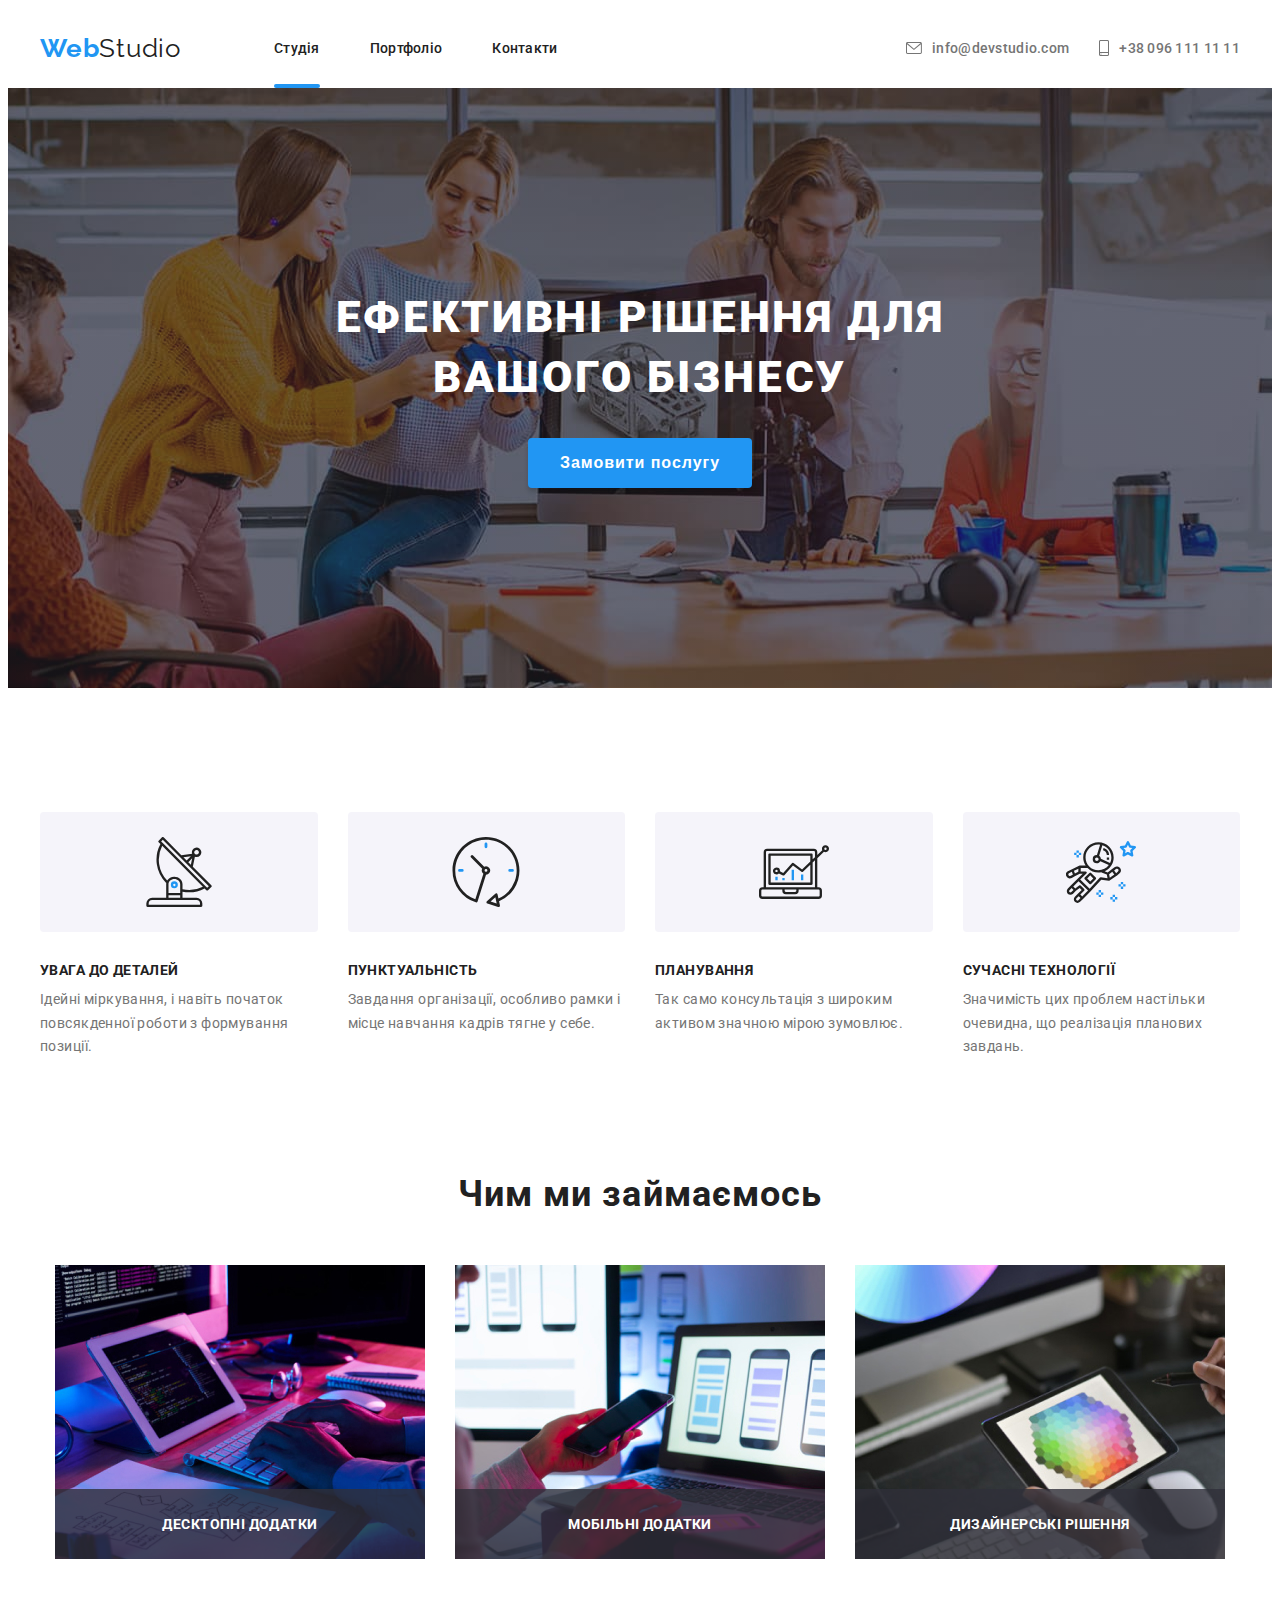
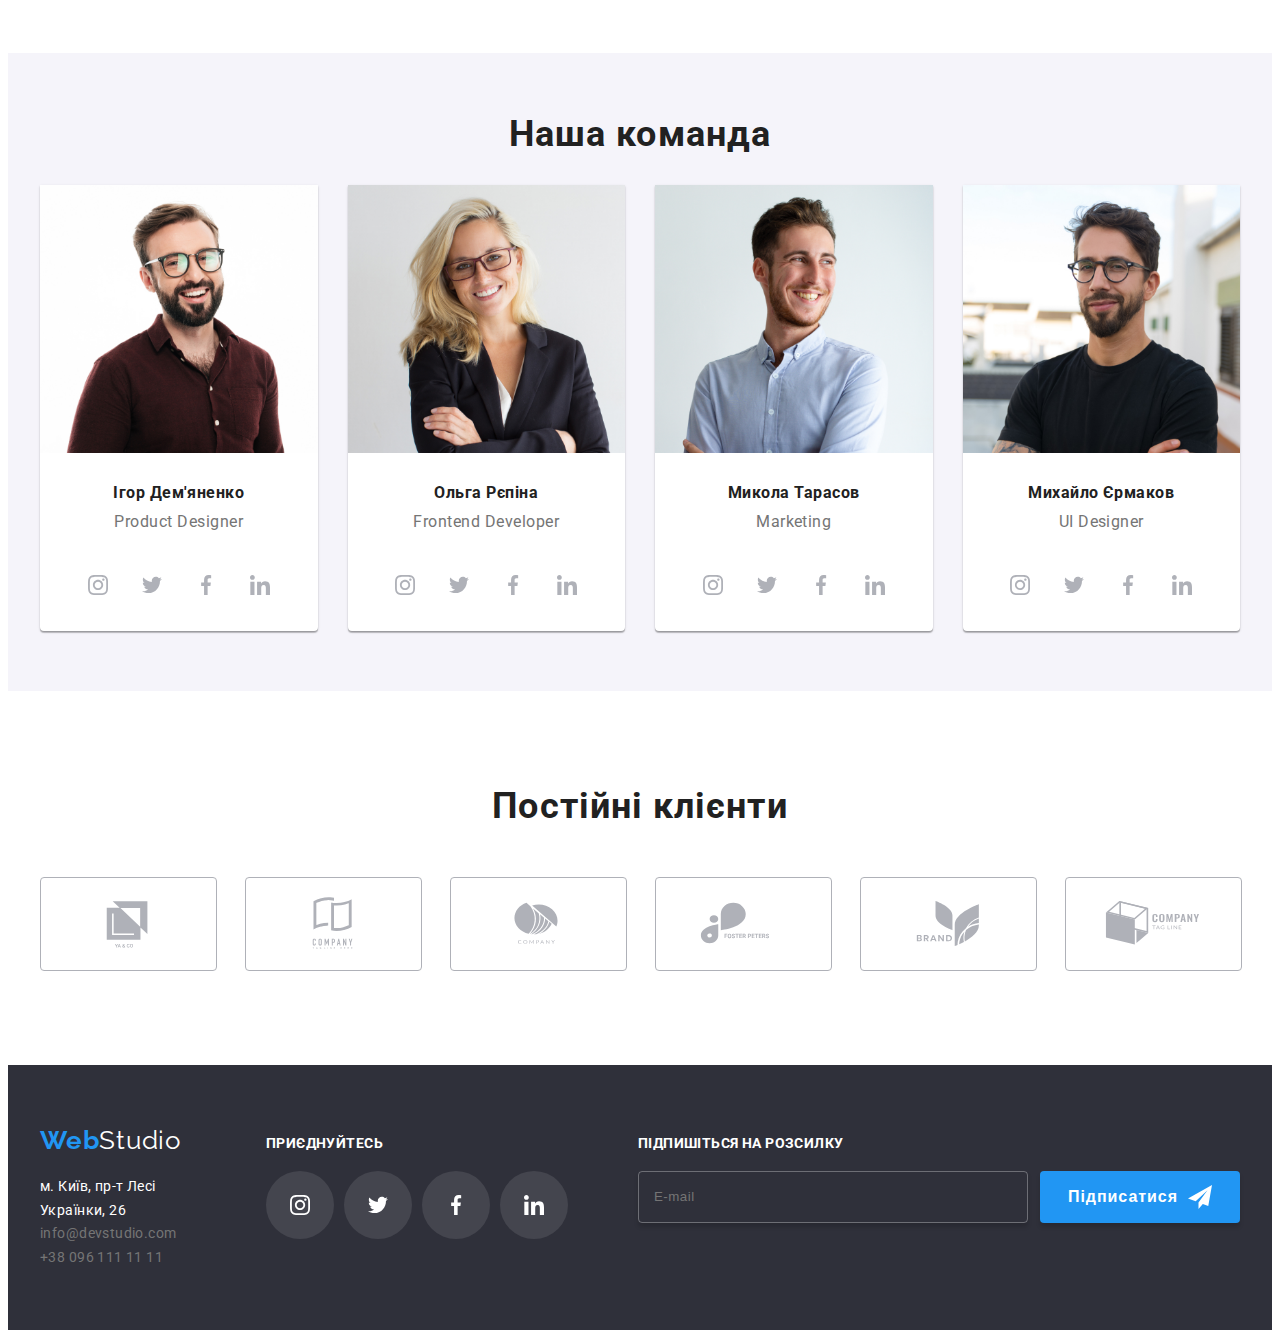
==== commit 8cecfc9e: "help" ====
--- a/index.html
+++ b/index.html
@@ -27,11 +27,14 @@
         <a href="./index.html" class="logo header__logo link"
           ><b class="logo__accent">Web</b>Studio</a
         >
-        <a href="" class="btn-menu">
+        <button
+            class="menu-toggle menu-open js-open-menu" 
+            aria-expanded="false"
+            aria-controls="mobile-menu">
           <svg width="40" height="40" class="menu_icon">
             <use href=".//images/symbol-defs.svg#menu-icon"></use>
           </svg>
-        </a>
+         </button>
         <nav class="nav">
           <ul class="list nav__list">
             <li class="nav__item">
@@ -62,6 +65,55 @@
               >+38 096 111 11 11
             </a>
           </li>
+        </ul>
+      </div>
+      <div class="menu-container js-menu-container" id="mobile-menu">
+        <button class="menu-toggle js-close-menu">
+          <svg
+          class="menu-close-btn"
+            fill="black"
+            viewBox="0 0 20 20"
+            xmlns="http://www.w3.org/2000/svg"
+            width="24"
+            height="24"
+          >
+            <path
+              fill-rule="evenodd"
+              d="M4.293 4.293a1 1 0 011.414 0L10 8.586l4.293-4.293a1 1 0 111.414 1.414L11.414 10l4.293 4.293a1 1 0 01-1.414 1.414L10 11.414l-4.293 4.293a1 1 0 01-1.414-1.414L8.586 10 4.293 5.707a1 1 0 010-1.414z"
+              clip-rule="evenodd"
+            ></path>
+          </svg>
+        </button>
+                  <ul class="list mobile-menu__list">
+            <li class="mobile-menu__item">
+              <a href="./index.html" class="mobile-menu__link--current mobile-menu__link"
+                >Студія</a
+              >
+            </li>
+            <li class="mobile-menu__item">
+              <a href="./portfolio.html" class="mobile-menu__link">Портфоліо</a>
+            </li>
+            <li class="mobile-menu__item">
+              <a href="./index.html" class="mobile-menu__link">Контакти</a>
+            </li>
+          </ul>
+        <ul class="list menu-contact-list">
+          <li class="menu-contact-list__item">
+            <a href="mailto:info@devstudio.com" class="menu-contact-list__link link"
+              >info@devstudio.com
+            </a>
+          </li>
+          <li class="menu-contact-list__item">
+            <a href="tel:+380961111111" class="menu-contact-list__link link"
+              >+38 096 111 11 11
+            </a>
+          </li>
+        </ul>
+        <ul class="list mobile-soc__list">
+          <li class="mobile-soc__item"><a href="" class="mobile-soc__link">Instagram</a></li>
+          <li class="mobile-soc__item"><a href="" class="mobile-soc__link">Twitter</a></li>
+          <li class="mobile-soc__item"><a href="" class="mobile-soc__link">Facebook</a></li>
+          <li class="mobile-soc__item"><a href="" class="mobile-soc__link">LinkedIn</a></li>
         </ul>
       </div>
     </header>
@@ -507,7 +559,7 @@
               class="modal__textarea"
             ></textarea>
           </label>
-          <label  class="modal__checkbox"
+          <label class="modal__checkbox"
             ><input
               type="checkbox"
               class="modal__checkbox-input visually-hidden"
@@ -522,5 +574,6 @@
       </div>
     </div>
     <script src="./js/modal.js"></script>
+    <script src="./js/mobile.menu.js"></script>
   </body>
 </html>
--- a/css/main.min.css
+++ b/css/main.min.css
@@ -1 +1 @@
-.customer__title,.workers-section__title,.work__title{color:#212121;font-size:36px;text-align:center;letter-spacing:1.08px}body{font-family:Roboto}h1,h2,h3,h4,p{margin-top:0;margin-bottom:0}ul{margin-top:0;margin-bottom:0;padding-left:0}img{width:100%;display:block;max-width:100%;height:auto}.list{list-style:none;padding:0}.link{text-decoration:none}.visually-hidden{position:absolute;width:1px;height:1px;margin:-1px;border:0;padding:0;white-space:nowrap;-webkit-clip-path:inset(100%);clip-path:inset(100%);clip:rect(0 0 0 0);overflow:hidden}.container{margin:0 auto;padding:0 15px;min-width:320px}@media screen and (min-width: 480px){.container{min-width:480px}}@media screen and (min-width: 768px){.container{min-width:768px}}@media screen and (min-width: 1200px){.container{width:1200px}}.footer-form-div__btn,.modal__btn,.hero__btn{color:#fff;background:#2196f3;font-weight:700;letter-spacing:.96px;border-radius:4px;font-size:16px;-webkit-box-shadow:0px 4px 4px 0px rgba(0,0,0,.15);box-shadow:0px 4px 4px 0px rgba(0,0,0,.15);-webkit-transition:opacity 250ms cubic-bezier(0.4, 0, 0.2, 1);transition:opacity 250ms cubic-bezier(0.4, 0, 0.2, 1)}.hero__btn{line-height:1.87;padding-top:10px;padding-bottom:10px;padding-left:24px;padding-right:24px;border:none}.hero__btn:hover,.hero__btn:focus{cursor:pointer;opacity:.7}@media screen and (min-width: 1200px){.hero__btn{padding:10px,32px,10px,32px}}.modal__btn{text-align:center;font-family:Roboto;font-style:normal;line-height:30px;padding:10px 52px 10px 52px;border:none;display:block;margin:0 auto}.modal__btn:hover,.modal__btn:focus{cursor:pointer;opacity:.7}.footer-form-div__btn{display:-webkit-box;display:-ms-flexbox;display:flex;-webkit-box-align:center;-ms-flex-align:center;align-items:center;line-height:30px;border:none;padding-top:10px;padding-bottom:10px;padding-left:28px;gap:10px;padding-right:28px}.footer-form-div__btn:hover,.footer-form-div__btn:focus{cursor:pointer;opacity:.7}.footer-form-div__btn::after{content:"";display:inline-block;height:24px;width:24px;background-image:url(../images/telegram_new.svg);background-repeat:no-repeat;background-position:center}.header__logo{font-family:Raleway;font-size:26px;letter-spacing:.78px;margin-right:93px;color:#212121}.footer__logo{font-family:Raleway;font-size:26px;letter-spacing:.78px;color:#fff;margin-bottom:20px}.logo__accent{color:#2196f3}.header{padding-top:10px;padding-bottom:10px}@media screen and (min-width: 768px){.header{padding-top:21px;padding-bottom:21px}}.header .container{display:-webkit-box;display:-ms-flexbox;display:flex;-webkit-box-align:center;-ms-flex-align:center;align-items:center;-webkit-box-pack:justify;-ms-flex-pack:justify;justify-content:space-between}.logo-link{text-decoration:none}@media screen and (min-width: 768px){.btn-menu{display:none}}.nav{display:none}@media screen and (min-width: 768px){.nav{display:block}}.nav__link--current{color:#2196f3}.nav__link--current::after{content:"";display:block;height:4px;width:100%;background-color:#2196f3;position:absolute;border-radius:2px;bottom:0;-webkit-transition:-webkit-transform 250ms cubic-bezier(0.4, 0, 0.2, 1);transition:-webkit-transform 250ms cubic-bezier(0.4, 0, 0.2, 1);transition:transform 250ms cubic-bezier(0.4, 0, 0.2, 1);transition:transform 250ms cubic-bezier(0.4, 0, 0.2, 1), -webkit-transform 250ms cubic-bezier(0.4, 0, 0.2, 1)}@media screen and (min-width: 768px){.nav__link--current::after{top:52px}}@media screen and (min-width: 1200px){.nav__link--current::after{top:40px}}.nav__link--current:hover:after{-webkit-transform:translateY(-20px);-ms-transform:translateY(-20px);transform:translateY(-20px)}.nav__list{display:-webkit-box;display:-ms-flexbox;display:flex;gap:50px;display:none;margin-right:auto}@media screen and (min-width: 768px){.nav__list{display:-webkit-box;display:-ms-flexbox;display:flex}}.nav__link{color:#212121;font-size:14px;font-weight:500;letter-spacing:.28px;text-decoration:none;position:relative;-webkit-transition:color 250ms cubic-bezier(0.4, 0, 0.2, 1);transition:color 250ms cubic-bezier(0.4, 0, 0.2, 1)}.nav__link:hover,.nav__link:focus{color:#2196f3;cursor:pointer}.contact-list{color:#757575;font-size:14px;font-weight:500;letter-spacing:.28px;text-decoration:none;display:none;margin-left:auto}@media screen and (min-width: 768px){.contact-list{display:-webkit-box;display:-ms-flexbox;display:flex;-webkit-box-orient:vertical;-webkit-box-direction:normal;-ms-flex-direction:column;flex-direction:column;gap:10px}}@media screen and (min-width: 1200px){.contact-list{-webkit-box-orient:horizontal;-webkit-box-direction:normal;-ms-flex-direction:row;flex-direction:row;gap:30px}}.contact-list__link{color:#757575;font-size:14px;font-weight:500;letter-spacing:.28px;text-decoration:none;display:-webkit-box;display:-ms-flexbox;display:flex;-webkit-box-align:center;-ms-flex-align:center;align-items:center;gap:10px;-webkit-transition:color 250ms cubic-bezier(0.4, 0, 0.2, 1);transition:color 250ms cubic-bezier(0.4, 0, 0.2, 1)}.contact-list__link:hover,.contact-list__link:focus{color:#2196f3;cursor:pointer}@media screen and (max-width: 1199px){.contact-list__item:first-child{margin-bottom:10px}}.contact-list__icon{display:inline-block;fill:#757575;-webkit-transition:fill 250ms cubic-bezier(0.4, 0, 0.2, 1);transition:fill 250ms cubic-bezier(0.4, 0, 0.2, 1)}.contact-list__link:hover .contact-list__icon,.contact-list__link:focus .contact-list__icon{fill:#2196f3}.hero{color:#fff;background-color:#2f303a;text-align:center;padding-top:200px;padding-bottom:200px;background-repeat:no-repeat;background-image:-webkit-gradient(linear, left top, left bottom, from(rgba(47, 48, 58, 0.4)), to(rgba(47, 48, 58, 0.4))),url(../images/peaple_img.jpg);background-image:linear-gradient(rgba(47, 48, 58, 0.4), rgba(47, 48, 58, 0.4)),url(../images/peaple_img.jpg);text-align:center;background-position:center;background-size:cover}.hero__title{color:#fff;font-size:26px;font-weight:900;line-height:1.36;margin-bottom:30px;text-transform:uppercase;letter-spacing:2.64px}@media screen and (min-width: 1200px){.hero__title{font-size:44px}}.advantages{padding-top:60px;padding-bottom:60px}@media screen and (min-width: 1200px){.advantages{padding-top:94px;padding-bottom:94px}}.advantages__list{display:-webkit-box;display:-ms-flexbox;display:flex;gap:30px;display:block}@media screen and (min-width: 768px){.advantages__list{display:-webkit-box;display:-ms-flexbox;display:flex;-ms-flex-wrap:wrap;flex-wrap:wrap;margin-top:30px;margin-bottom:10px}}@media screen and (min-width: 1200px){.advantages__list{gap:30px;-webkit-box-align:start;-ms-flex-align:start;align-items:flex-start}}.advantages__item{-ms-flex-preferred-size:100%;flex-basis:100%;color:#212121;font-size:14px;letter-spacing:.42px}@media screen and (min-width: 768px){.advantages__item{-ms-flex-preferred-size:calc((100% - 30px*(2 - 1))/2);flex-basis:calc((100% - 30px*(2 - 1))/2)}}@media screen and (min-width: 1200px){.advantages__item{-ms-flex-preferred-size:calc((100% - 30px*(4 - 1))/4);flex-basis:calc((100% - 30px*(4 - 1))/4)}}.advantages__item::before{content:"";width:270px;height:120px;border-radius:4px;background-color:#f5f4fa;background-position:center;background-repeat:no-repeat;display:block;margin-bottom:30px;width:100%}.advantages__item:nth-child(1)::before{background-image:url(../images/advantages-svg-1.svg)}.advantages__item:nth-child(2)::before{background-image:url(../images/advantages-svg-2.svg)}.advantages__item:nth-child(3)::before{background-image:url(../images/advantages-svg-3.svg)}.advantages__item:nth-child(4)::before{background-image:url(../images/advantages-svg-4.svg)}.advantages__subtitle{color:#757575;font-size:14px;line-height:1.71;letter-spacing:.42px;margin-bottom:10px}.advantages__title{color:#212121;font-size:14px;margin-bottom:10px;text-align:center}@media screen and (min-width: 768px){.advantages__title{text-align:left}}.work{display:none}@media screen and (min-width: 1200px){.work{padding-bottom:94px;display:block}}.work__list{display:-webkit-box;display:-ms-flexbox;display:flex;-webkit-box-pack:center;-ms-flex-pack:center;justify-content:center;gap:30px}.work__title{margin-bottom:50px}.work__item{position:relative}.work__text{color:#fff;text-align:center;font-size:14px;font-weight:700;line-height:normal;letter-spacing:.42px;text-transform:uppercase;background:rgba(47,48,58,.8);position:absolute;text-align:center;width:370px;padding:27px 0;bottom:0px}.workers{background:#f5f4fa;padding:60px 0}.workers-section__title{margin-bottom:30px;font-size:28px}@media screen and (min-width: 1200px){.workers-section__title{font-size:36px}}.workers__subtitle{color:#757575;text-align:center;letter-spacing:.48px;font-size:16px;padding-bottom:16px}.workers__title{color:#212121;text-align:center;font-size:16px;letter-spacing:.48px;margin-bottom:10px}.div__workers{padding-top:30px;padding-bottom:24px}.workers__item{-webkit-box-shadow:0px 2px 1px 0px rgba(0,0,0,.2),0px 1px 1px 0px rgba(0,0,0,.14),0px 1px 3px 0px rgba(0,0,0,.12);box-shadow:0px 2px 1px 0px rgba(0,0,0,.2),0px 1px 1px 0px rgba(0,0,0,.14),0px 1px 3px 0px rgba(0,0,0,.12);border-radius:0px 0px 4px 4px;background:#fff;width:100%}@media screen and (min-width: 768px){.workers__item{-ms-flex-preferred-size:calc((100% - 30px*(2 - 1))/2);flex-basis:calc((100% - 30px*(2 - 1))/2)}}@media screen and (min-width: 1200px){.workers__item{-ms-flex-preferred-size:calc((100% - 30px*(4 - 1))/4);flex-basis:calc((100% - 30px*(4 - 1))/4)}}.workers-soc-list{display:-webkit-box;display:-ms-flexbox;display:flex;-webkit-box-pack:center;-ms-flex-pack:center;justify-content:center;gap:10px}.workers-list{display:-webkit-box;display:-ms-flexbox;display:flex;-webkit-box-pack:center;-ms-flex-pack:center;justify-content:center;-webkit-box-orient:vertical;-webkit-box-direction:normal;-ms-flex-direction:column;flex-direction:column;gap:30px}@media screen and (min-width: 768px){.workers-list{-webkit-box-orient:horizontal;-webkit-box-direction:normal;-ms-flex-direction:row;flex-direction:row;-ms-flex-wrap:wrap;flex-wrap:wrap}}.workers__link{border-radius:50%;background-color:rgba(0,0,0,0);padding:12px;display:-webkit-box;display:-ms-flexbox;display:flex;-webkit-box-align:center;-ms-flex-align:center;align-items:center;margin-top:16px;gap:10px;-webkit-transition:background-color 250ms cubic-bezier(0.4, 0, 0.2, 1);transition:background-color 250ms cubic-bezier(0.4, 0, 0.2, 1)}.workers__link:hover,.workers__link:focus{background-color:#2196f3;cursor:pointer}.icon__link{fill:#afb1b8;-webkit-transition:fill 250ms cubic-bezier(0.4, 0, 0.2, 1);transition:fill 250ms cubic-bezier(0.4, 0, 0.2, 1)}.workers__link:focus .icon__link,.workers__link:hover .icon__link{fill:#fff}.customer{padding-top:60px;padding-bottom:60px}@media screen and (min-width: 1200px){.customer{padding-top:94px;padding-bottom:94px}}.customer__title{line-height:normal;margin-bottom:30px}@media screen and (min-width: 1200px){.customer__title{margin-bottom:50px}}.customer__list{display:-webkit-box;display:-ms-flexbox;display:flex;-ms-flex-pack:distribute;justify-content:space-around;gap:30px;-webkit-box-align:center;-ms-flex-align:center;align-items:center;-ms-flex-wrap:wrap;flex-wrap:wrap}.customer__item{-ms-flex-preferred-size:calc((100% - 30px*(2 - 1))/2);flex-basis:calc((100% - 30px*(2 - 1))/2)}@media screen and (min-width: 768px){.customer__item{-ms-flex-preferred-size:calc((100% - 30px*(3 - 1))/3);flex-basis:calc((100% - 30px*(3 - 1))/3)}}@media screen and (min-width: 1200px){.customer__item{-ms-flex-preferred-size:calc((100% - 30px*(6 - 1))/6);flex-basis:calc((100% - 30px*(6 - 1))/6)}}.customer__icon{fill:#afb1b8;-webkit-transition:fill 250ms cubic-bezier(0.4, 0, 0.2, 1);transition:fill 250ms cubic-bezier(0.4, 0, 0.2, 1);background-size:0px}.customer__link:hover .customer__icon,.customer__link:focus .customer__icon{cursor:pointer;fill:#2196f3}.customer__link{border-radius:4px;border:1px solid #afb1b8;width:100%;height:92px;display:-webkit-box;display:-ms-flexbox;display:flex;-webkit-box-align:center;-ms-flex-align:center;align-items:center;-webkit-box-pack:center;-ms-flex-pack:center;justify-content:center;-webkit-transition:border-color 250ms cubic-bezier(0.4, 0, 0.2, 1);transition:border-color 250ms cubic-bezier(0.4, 0, 0.2, 1)}.customer__link:hover,.customer__link:focus{border-color:#2196f3}.backdrop{position:fixed;top:0;left:0;width:100%;height:100%;background-color:rgba(0,0,0,.2);opacity:1;-webkit-transition:opacity 250ms cubic-bezier(0.4, 0, 0.2, 1);transition:opacity 250ms cubic-bezier(0.4, 0, 0.2, 1)}.backdrop.is-hidden{opacity:0;pointer-events:none}.no-scroll{overflow:hidden}.modal{position:absolute;top:50%;left:50%;min-width:528px;min-height:581px;border-radius:4px;background:#fff;-webkit-box-shadow:0px 2px 1px 0px rgba(0,0,0,.2),0px 1px 1px 0px rgba(0,0,0,.14),0px 1px 3px 0px rgba(0,0,0,.12);box-shadow:0px 2px 1px 0px rgba(0,0,0,.2),0px 1px 1px 0px rgba(0,0,0,.14),0px 1px 3px 0px rgba(0,0,0,.12);-webkit-transform:translate(-50%, -50%) scale(1);-ms-transform:translate(-50%, -50%) scale(1);transform:translate(-50%, -50%) scale(1);padding:40px;-webkit-transition:-webkit-transform 250ms cubic-bezier(0.4, 0, 0.2, 1);transition:-webkit-transform 250ms cubic-bezier(0.4, 0, 0.2, 1);transition:transform 250ms cubic-bezier(0.4, 0, 0.2, 1);transition:transform 250ms cubic-bezier(0.4, 0, 0.2, 1), -webkit-transform 250ms cubic-bezier(0.4, 0, 0.2, 1)}.backdrop.is-hidden .modal{-webkit-transform:translate(-50%, -50%) scale(0);-ms-transform:translate(-50%, -50%) scale(0);transform:translate(-50%, -50%) scale(0)}.btn-close{border:1px solid rgba(0,0,0,.1);border-radius:50%;padding:6px;display:-webkit-box;display:-ms-flexbox;display:flex;-webkit-box-align:center;-ms-flex-align:center;align-items:center;-webkit-box-pack:center;-ms-flex-pack:center;justify-content:center;background:none;position:absolute;right:8px;top:8px;-webkit-transition:fill 250ms cubic-bezier(0.4, 0, 0.2, 1);transition:fill 250ms cubic-bezier(0.4, 0, 0.2, 1)}.btn-close:hover,.btn-close:focus{cursor:pointer;fill:#2196f3}.modal__icon{position:absolute;display:-webkit-box;display:-ms-flexbox;display:flex;-webkit-box-align:center;-ms-flex-align:center;align-items:center;bottom:11px;left:12px;-webkit-transition:fill 250ms cubic-bezier(0.4, 0, 0.2, 1);transition:fill 250ms cubic-bezier(0.4, 0, 0.2, 1)}.modal__input:hover+.modal__icon,.modal__input:focus+.modal__icon{fill:#2196f3}.modal__checkbox{color:#757575;font-family:Roboto;font-size:14px;font-style:normal;font-weight:400;line-height:24px;letter-spacing:.42px;display:-webkit-box;display:-ms-flexbox;display:flex;-webkit-box-align:center;-ms-flex-align:center;align-items:center;-webkit-box-pack:center;-ms-flex-pack:center;justify-content:center;margin-top:20px;margin-bottom:30px;gap:8px}.modal__custom-checkbox{width:16px;height:15px;border-radius:3px;border:2px solid #212121}.modal__custom-checkbox:hover{border-color:#2196f3}.modal__checkbox-input:focus+.modal__custom-checkbox{border-color:#2196f3}.modal__checkbox-input:checked+.modal__custom-checkbox{background-color:#2196f3;background-image:url(../images/checked_svg.svg);background-repeat:no-repeat}.modal__link{color:#2196f3;font-family:Roboto;font-size:14px;font-style:normal;font-weight:400;line-height:24px;letter-spacing:.42px;text-decoration-line:underline}.filter__btn{color:#212121;min-width:73px;padding:6px 22px;font-family:Roboto;font-size:16px;font-weight:500;line-height:1.63;letter-spacing:.48px;background-color:#f5f4fa;border-radius:4px;margin-bottom:15px;border-color:rgba(0,0,0,0);-webkit-transition:background-color 250ms cubic-bezier(0.4, 0, 0.2, 1),color 250ms cubic-bezier(0.4, 0, 0.2, 1),-webkit-box-shadow 250ms cubic-bezier(0.4, 0, 0.2, 1);transition:background-color 250ms cubic-bezier(0.4, 0, 0.2, 1),color 250ms cubic-bezier(0.4, 0, 0.2, 1),-webkit-box-shadow 250ms cubic-bezier(0.4, 0, 0.2, 1);transition:background-color 250ms cubic-bezier(0.4, 0, 0.2, 1),color 250ms cubic-bezier(0.4, 0, 0.2, 1),box-shadow 250ms cubic-bezier(0.4, 0, 0.2, 1);transition:background-color 250ms cubic-bezier(0.4, 0, 0.2, 1),color 250ms cubic-bezier(0.4, 0, 0.2, 1),box-shadow 250ms cubic-bezier(0.4, 0, 0.2, 1),-webkit-box-shadow 250ms cubic-bezier(0.4, 0, 0.2, 1)}.filter__btn:hover,.filter__btn:focus{color:#fff;background-color:#2196f3;cursor:pointer;-webkit-box-shadow:0px 2px 2px 0px rgba(0,0,0,.12),0px 1px 2px 0px rgba(0,0,0,.08),0px 3px 1px 0px rgba(0,0,0,.1);box-shadow:0px 2px 2px 0px rgba(0,0,0,.12),0px 1px 2px 0px rgba(0,0,0,.08),0px 3px 1px 0px rgba(0,0,0,.1)}.filter__list{display:-webkit-box;display:-ms-flexbox;display:flex;-ms-flex-wrap:wrap;flex-wrap:wrap;gap:8px}@media screen and (max-width: 768px){.filter__list{max-width:326px;display:-webkit-box;display:-ms-flexbox;display:flex;-webkit-box-pack:center;-ms-flex-pack:center;justify-content:center;margin-bottom:30px}}@media screen and (min-width: 1200px){.filter__list{display:-webkit-box;display:-ms-flexbox;display:flex;-webkit-box-pack:center;-ms-flex-pack:center;justify-content:center;margin-bottom:50px}}.projects{padding-top:40px;padding-bottom:60px}@media screen and (min-width: 768px){.projects{padding-top:60px;padding-bottom:60px}}.project__title{color:#212121;font-size:18px;line-height:2;letter-spacing:1.08px}.projects__list{gap:30px;display:-webkit-box;display:-ms-flexbox;display:flex;-webkit-box-orient:vertical;-webkit-box-direction:normal;-ms-flex-direction:column;flex-direction:column}@media screen and (min-width: 768px){.projects__list{-webkit-box-orient:horizontal;-webkit-box-direction:normal;-ms-flex-direction:row;flex-direction:row;-ms-flex-wrap:wrap;flex-wrap:wrap}}.project__link{text-decoration:none;display:block;-webkit-transition:-webkit-box-shadow 250ms cubic-bezier(0.4, 0, 0.2, 1);transition:-webkit-box-shadow 250ms cubic-bezier(0.4, 0, 0.2, 1);transition:box-shadow 250ms cubic-bezier(0.4, 0, 0.2, 1);transition:box-shadow 250ms cubic-bezier(0.4, 0, 0.2, 1), -webkit-box-shadow 250ms cubic-bezier(0.4, 0, 0.2, 1)}.project__link:focus,.project__link:hover{-webkit-box-shadow:1px 4px 6px 0px rgba(0,0,0,.16),0px 4px 4px 0px rgba(0,0,0,.06),0px 1px 1px 0px rgba(0,0,0,.12);box-shadow:1px 4px 6px 0px rgba(0,0,0,.16),0px 4px 4px 0px rgba(0,0,0,.06),0px 1px 1px 0px rgba(0,0,0,.12)}.projects__item{-ms-flex-preferred-size:calc((100% - 60px*(3 - 1))/3);flex-basis:calc((100% - 60px*(3 - 1))/3);position:relative}@media screen and (min-width: 768px){.projects__item{-ms-flex-preferred-size:calc((100% - 30px*(2 - 1))/2);flex-basis:calc((100% - 30px*(2 - 1))/2)}}@media screen and (min-width: 1200px){.projects__item{-ms-flex-preferred-size:calc((100% - 30px*(3 - 1))/3);flex-basis:calc((100% - 30px*(3 - 1))/3)}}.project__overlay{position:absolute;top:0;left:0;height:100%;width:100%;background-color:#2196f3;-webkit-transform:translateY(101%);-ms-transform:translateY(101%);transform:translateY(101%);-webkit-transition:-webkit-transform 250ms cubic-bezier(0.4, 0, 0.2, 1);transition:-webkit-transform 250ms cubic-bezier(0.4, 0, 0.2, 1);transition:transform 250ms cubic-bezier(0.4, 0, 0.2, 1);transition:transform 250ms cubic-bezier(0.4, 0, 0.2, 1), -webkit-transform 250ms cubic-bezier(0.4, 0, 0.2, 1)}.projects__item:hover .project__overlay{-webkit-transform:translateY(0);-ms-transform:translateY(0);transform:translateY(0)}.project__overlay-text{color:#fff;font-size:18px;font-weight:400;line-height:28px;letter-spacing:.54px;padding:63px 24px}.project__subtitle{color:#757575;font-size:16px;line-height:1.87;letter-spacing:.48px}.project__wrapper-img{overflow:hidden;position:relative}.project__wrapper-info{padding:20px 24px;border:1px solid #eee}/*# sourceMappingURL=main.min.css.map */+.footer-form-div__text,.footer-soc__subtitle{color:#fff;font-size:14px;letter-spacing:.42px;margin-bottom:20px}.customer__title,.workers-section__title,.work__title{color:#212121;font-size:36px;text-align:center;letter-spacing:1.08px}body{font-family:Roboto}h1,h2,h3,h4,p{margin-top:0;margin-bottom:0}ul{margin-top:0;margin-bottom:0;padding-left:0}img{width:100%;display:block;max-width:100%;height:auto}.list{list-style:none;padding:0}.link{text-decoration:none}.visually-hidden{position:absolute;width:1px;height:1px;margin:-1px;border:0;padding:0;white-space:nowrap;-webkit-clip-path:inset(100%);clip-path:inset(100%);clip:rect(0 0 0 0);overflow:hidden}.container{margin:0 auto;padding:0 15px;min-width:320px}@media screen and (min-width: 480px){.container{min-width:480px}}@media screen and (min-width: 768px){.container{min-width:768px}}@media screen and (min-width: 1200px){.container{width:1200px}}.footer-form-div__btn,.modal__btn,.hero__btn{color:#fff;background:#2196f3;font-weight:700;letter-spacing:.96px;border-radius:4px;font-size:16px;-webkit-box-shadow:0px 4px 4px 0px rgba(0,0,0,.15);box-shadow:0px 4px 4px 0px rgba(0,0,0,.15);-webkit-transition:opacity 250ms cubic-bezier(0.4, 0, 0.2, 1);transition:opacity 250ms cubic-bezier(0.4, 0, 0.2, 1)}.hero__btn{line-height:1.87;padding-top:10px;padding-bottom:10px;padding-left:24px;padding-right:24px;border:none}.hero__btn:hover,.hero__btn:focus{cursor:pointer;opacity:.7}@media screen and (min-width: 1200px){.hero__btn{padding:10px 32px 10px 32px}}.modal__btn{text-align:center;font-family:Roboto;font-style:normal;line-height:30px;padding:10px 52px 10px 52px;border:none;display:block;margin:0 auto}.modal__btn:hover,.modal__btn:focus{cursor:pointer;opacity:.7}.footer-form-div__btn{display:-webkit-box;display:-ms-flexbox;display:flex;-webkit-box-align:center;-ms-flex-align:center;align-items:center;margin:0 auto;line-height:30px;border:none;padding-top:10px;padding-bottom:10px;padding-left:28px;gap:10px;padding-right:28px}.footer-form-div__btn:hover,.footer-form-div__btn:focus{cursor:pointer;opacity:.7}.footer-form-div__btn::after{content:"";display:inline-block;height:24px;width:24px;background-image:url(../images/telegram_new.svg);background-repeat:no-repeat;background-position:center}.header__logo{font-family:Raleway;font-size:26px;letter-spacing:.78px;margin-right:93px;color:#212121}.footer__logo{font-family:Raleway;font-size:26px;letter-spacing:.78px;color:#fff;margin-bottom:20px;text-align:center}@media screen and (min-width: 1200px){.footer__logo{text-align:left}}.logo__accent{color:#2196f3}.header{padding-top:10px;padding-bottom:10px}@media screen and (min-width: 768px){.header{padding-top:0px;padding-bottom:0px}}.header .container{display:-webkit-box;display:-ms-flexbox;display:flex;-webkit-box-align:center;-ms-flex-align:center;align-items:center;-webkit-box-pack:justify;-ms-flex-pack:justify;justify-content:space-between}.logo-link{text-decoration:none}@media screen and (min-width: 768px){.btn-menu{display:none}}.nav{display:none}@media screen and (min-width: 768px){.nav{display:block}}.nav__link--current{color:#2196f3}.nav__link--current::after{content:"";display:block;height:4px;width:100%;background-color:#2196f3;position:absolute;border-radius:2px;bottom:0;-webkit-transition:-webkit-transform 250ms cubic-bezier(0.4, 0, 0.2, 1);transition:-webkit-transform 250ms cubic-bezier(0.4, 0, 0.2, 1);transition:transform 250ms cubic-bezier(0.4, 0, 0.2, 1);transition:transform 250ms cubic-bezier(0.4, 0, 0.2, 1), -webkit-transform 250ms cubic-bezier(0.4, 0, 0.2, 1)}.nav__link--current:hover:after{-webkit-transform:translateY(-20px);-ms-transform:translateY(-20px);transform:translateY(-20px)}.nav__list{display:-webkit-box;display:-ms-flexbox;display:flex;gap:50px;display:none;margin-right:auto}@media screen and (min-width: 768px){.nav__list{display:-webkit-box;display:-ms-flexbox;display:flex}}.nav__link{color:#212121;font-size:14px;font-weight:500;letter-spacing:.28px;text-decoration:none;position:relative;-webkit-transition:color 250ms cubic-bezier(0.4, 0, 0.2, 1);transition:color 250ms cubic-bezier(0.4, 0, 0.2, 1);display:block;padding:32px 0}.nav__link:hover,.nav__link:focus{color:#2196f3;cursor:pointer}.contact-list{color:#757575;font-size:14px;font-weight:500;letter-spacing:.28px;text-decoration:none;display:none;margin-left:auto}@media screen and (min-width: 768px){.contact-list{display:-webkit-box;display:-ms-flexbox;display:flex;-webkit-box-orient:vertical;-webkit-box-direction:normal;-ms-flex-direction:column;flex-direction:column;gap:10px}}@media screen and (min-width: 1200px){.contact-list{-webkit-box-orient:horizontal;-webkit-box-direction:normal;-ms-flex-direction:row;flex-direction:row;gap:30px}}.contact-list__link{color:#757575;font-size:14px;font-weight:500;letter-spacing:.28px;text-decoration:none;display:-webkit-box;display:-ms-flexbox;display:flex;-webkit-box-align:center;-ms-flex-align:center;align-items:center;gap:10px;-webkit-transition:color 250ms cubic-bezier(0.4, 0, 0.2, 1);transition:color 250ms cubic-bezier(0.4, 0, 0.2, 1)}.contact-list__link:hover,.contact-list__link:focus{color:#2196f3;cursor:pointer}@media screen and (max-width: 1199px){.contact-list__item:first-child{margin-bottom:10px}}.contact-list__icon{display:inline-block;fill:#757575;-webkit-transition:fill 250ms cubic-bezier(0.4, 0, 0.2, 1);transition:fill 250ms cubic-bezier(0.4, 0, 0.2, 1)}.contact-list__link:hover .contact-list__icon,.contact-list__link:focus .contact-list__icon{fill:#2196f3}.hero{color:#fff;background-color:#2f303a;text-align:center;padding-top:200px;padding-bottom:200px;background-repeat:no-repeat;background-image:-webkit-gradient(linear, left top, left bottom, from(rgba(47, 48, 58, 0.4)), to(rgba(47, 48, 58, 0.4))),url(../images/peaple_img.jpg);background-image:linear-gradient(rgba(47, 48, 58, 0.4), rgba(47, 48, 58, 0.4)),url(../images/peaple_img.jpg);text-align:center;background-position:center;background-size:cover}.hero__title{color:#fff;font-size:26px;font-weight:900;line-height:1.36;margin-bottom:30px;text-transform:uppercase;letter-spacing:2.64px}@media screen and (min-width: 1200px){.hero__title{font-size:44px}}.menu-toggle{min-height:40px;min-width:40px;display:-webkit-box;display:-ms-flexbox;display:flex;-webkit-box-align:center;-ms-flex-align:center;align-items:center;-webkit-box-pack:center;-ms-flex-pack:center;justify-content:center;margin:0;padding:0;background-color:rgba(0,0,0,0);cursor:pointer;border:none;border-radius:50%;outline:none}@media(min-width: 768px){.menu-toggle{display:none}}.menu-container{position:fixed;top:0;left:0;width:100vw;height:100vh;padding:32px;background-color:#fff;z-index:999;-webkit-transform:translateX(100%);-ms-transform:translateX(100%);transform:translateX(100%);-webkit-transition:-webkit-transform 250ms ease-in-out;transition:-webkit-transform 250ms ease-in-out;transition:transform 250ms ease-in-out;transition:transform 250ms ease-in-out, -webkit-transform 250ms ease-in-out}.menu-container.is-open{-webkit-transform:translateX(0);-ms-transform:translateX(0);transform:translateX(0)}.menu-container .menu-toggle{position:absolute;top:16px;right:16px;color:#fff}.mobile-menu{padding:0;margin:0;list-style:none}.mobile-menu .link{display:block;padding:10px;color:#fff;text-decoration:none}.menu-close-btn{-webkit-transition:fill 250ms cubic-bezier(0.4, 0, 0.2, 1);transition:fill 250ms cubic-bezier(0.4, 0, 0.2, 1)}.menu-close-btn:hover,.menu-close-btn:focus{cursor:pointer;fill:#2196f3}.mobile-menu__link{color:#212121;font-weight:500;font-size:40px;letter-spacing:.28px;text-decoration:none;display:block;padding-bottom:32px;-webkit-transition:color 250ms cubic-bezier(0.4, 0, 0.2, 1);transition:color 250ms cubic-bezier(0.4, 0, 0.2, 1)}.mobile-menu__link:hover,.mobile-menu__link:focus{color:#2196f3}.menu-contact-list__link{color:#757575;font-size:24px;font-weight:500;letter-spacing:.28px;text-decoration:none;display:-webkit-box;display:-ms-flexbox;display:flex;-webkit-box-align:center;-ms-flex-align:center;align-items:center;padding-bottom:32px;-webkit-transition:color 250ms cubic-bezier(0.4, 0, 0.2, 1);transition:color 250ms cubic-bezier(0.4, 0, 0.2, 1)}.menu-contact-list__link:hover,.menu-contact-list__link:focus{color:#2196f3;cursor:pointer;font-size:34px}.mobile-soc__list{display:-webkit-box;display:-ms-flexbox;display:flex;-webkit-box-pack:center;-ms-flex-pack:center;justify-content:center;gap:10px}.mobile-soc__item{padding:10px;border-right:1px solid #212121}.advantages{padding-top:60px;padding-bottom:60px}@media screen and (min-width: 1200px){.advantages{padding-top:94px;padding-bottom:94px}}.advantages__list{display:-webkit-box;display:-ms-flexbox;display:flex;gap:30px;display:block}@media screen and (min-width: 768px){.advantages__list{display:-webkit-box;display:-ms-flexbox;display:flex;-ms-flex-wrap:wrap;flex-wrap:wrap;margin-top:30px;margin-bottom:10px}}@media screen and (min-width: 1200px){.advantages__list{gap:30px;-webkit-box-align:start;-ms-flex-align:start;align-items:flex-start}}.advantages__item{-ms-flex-preferred-size:100%;flex-basis:100%;color:#212121;font-size:14px;letter-spacing:.42px}@media screen and (min-width: 768px){.advantages__item{-ms-flex-preferred-size:calc((100% - 30px*(2 - 1))/2);flex-basis:calc((100% - 30px*(2 - 1))/2)}}@media screen and (min-width: 1200px){.advantages__item{-ms-flex-preferred-size:calc((100% - 30px*(4 - 1))/4);flex-basis:calc((100% - 30px*(4 - 1))/4)}}.advantages__item::before{content:"";width:270px;height:120px;border-radius:4px;background-color:#f5f4fa;background-position:center;background-repeat:no-repeat;display:block;margin-bottom:30px;width:100%}.advantages__item:nth-child(1)::before{background-image:url(../images/advantages-svg-1.svg)}.advantages__item:nth-child(2)::before{background-image:url(../images/advantages-svg-2.svg)}.advantages__item:nth-child(3)::before{background-image:url(../images/advantages-svg-3.svg)}.advantages__item:nth-child(4)::before{background-image:url(../images/advantages-svg-4.svg)}.advantages__subtitle{color:#757575;font-size:14px;line-height:1.71;letter-spacing:.42px;margin-bottom:10px}.advantages__title{color:#212121;font-size:14px;margin-bottom:10px;text-align:center}@media screen and (min-width: 768px){.advantages__title{text-align:left}}.work{display:none}@media screen and (min-width: 1200px){.work{padding-bottom:94px;display:block}}.work__list{display:-webkit-box;display:-ms-flexbox;display:flex;-webkit-box-pack:center;-ms-flex-pack:center;justify-content:center;gap:30px}.work__title{margin-bottom:50px}.work__item{position:relative}.work__text{color:#fff;text-align:center;font-size:14px;font-weight:700;line-height:normal;letter-spacing:.42px;text-transform:uppercase;background:rgba(47,48,58,.8);position:absolute;text-align:center;width:370px;padding:27px 0;bottom:0px}.workers{background:#f5f4fa;padding:60px 0}.workers-section__title{margin-bottom:30px;font-size:28px}@media screen and (min-width: 1200px){.workers-section__title{font-size:36px}}.workers__subtitle{color:#757575;text-align:center;letter-spacing:.48px;font-size:16px;padding-bottom:16px}.workers__title{color:#212121;text-align:center;font-size:16px;letter-spacing:.48px;margin-bottom:10px}.div__workers{padding-top:30px;padding-bottom:24px}.workers__item{-webkit-box-shadow:0px 2px 1px 0px rgba(0,0,0,.2),0px 1px 1px 0px rgba(0,0,0,.14),0px 1px 3px 0px rgba(0,0,0,.12);box-shadow:0px 2px 1px 0px rgba(0,0,0,.2),0px 1px 1px 0px rgba(0,0,0,.14),0px 1px 3px 0px rgba(0,0,0,.12);border-radius:0px 0px 4px 4px;background:#fff;width:100%}@media screen and (min-width: 768px){.workers__item{-ms-flex-preferred-size:calc((100% - 30px*(2 - 1))/2);flex-basis:calc((100% - 30px*(2 - 1))/2)}}@media screen and (min-width: 1200px){.workers__item{-ms-flex-preferred-size:calc((100% - 30px*(4 - 1))/4);flex-basis:calc((100% - 30px*(4 - 1))/4)}}.workers-soc-list{display:-webkit-box;display:-ms-flexbox;display:flex;-webkit-box-pack:center;-ms-flex-pack:center;justify-content:center;gap:10px}.workers-list{display:-webkit-box;display:-ms-flexbox;display:flex;-webkit-box-pack:center;-ms-flex-pack:center;justify-content:center;-webkit-box-orient:vertical;-webkit-box-direction:normal;-ms-flex-direction:column;flex-direction:column;gap:30px}@media screen and (min-width: 768px){.workers-list{-webkit-box-orient:horizontal;-webkit-box-direction:normal;-ms-flex-direction:row;flex-direction:row;-ms-flex-wrap:wrap;flex-wrap:wrap}}.workers__link{border-radius:50%;background-color:rgba(0,0,0,0);padding:12px;display:-webkit-box;display:-ms-flexbox;display:flex;-webkit-box-align:center;-ms-flex-align:center;align-items:center;margin-top:16px;gap:10px;-webkit-transition:background-color 250ms cubic-bezier(0.4, 0, 0.2, 1);transition:background-color 250ms cubic-bezier(0.4, 0, 0.2, 1)}.workers__link:hover,.workers__link:focus{background-color:#2196f3;cursor:pointer}.icon__link{fill:#afb1b8;-webkit-transition:fill 250ms cubic-bezier(0.4, 0, 0.2, 1);transition:fill 250ms cubic-bezier(0.4, 0, 0.2, 1)}.workers__link:focus .icon__link,.workers__link:hover .icon__link{fill:#fff}.customer{padding-top:60px;padding-bottom:60px}@media screen and (min-width: 1200px){.customer{padding-top:94px;padding-bottom:94px}}.customer__title{line-height:normal;margin-bottom:30px}@media screen and (min-width: 1200px){.customer__title{margin-bottom:50px}}.customer__list{display:-webkit-box;display:-ms-flexbox;display:flex;-ms-flex-pack:distribute;justify-content:space-around;gap:30px;-webkit-box-align:center;-ms-flex-align:center;align-items:center;-ms-flex-wrap:wrap;flex-wrap:wrap}.customer__item{-ms-flex-preferred-size:calc((100% - 30px*(2 - 1))/2);flex-basis:calc((100% - 30px*(2 - 1))/2)}@media screen and (min-width: 768px){.customer__item{-ms-flex-preferred-size:calc((100% - 30px*(3 - 1))/3);flex-basis:calc((100% - 30px*(3 - 1))/3)}}@media screen and (min-width: 1200px){.customer__item{-ms-flex-preferred-size:calc((100% - 30px*(6 - 1))/6);flex-basis:calc((100% - 30px*(6 - 1))/6)}}.customer__icon{fill:#afb1b8;-webkit-transition:fill 250ms cubic-bezier(0.4, 0, 0.2, 1);transition:fill 250ms cubic-bezier(0.4, 0, 0.2, 1);background-size:0px}.customer__link:hover .customer__icon,.customer__link:focus .customer__icon{cursor:pointer;fill:#2196f3}.customer__link{border-radius:4px;border:1px solid #afb1b8;width:100%;height:92px;display:-webkit-box;display:-ms-flexbox;display:flex;-webkit-box-align:center;-ms-flex-align:center;align-items:center;-webkit-box-pack:center;-ms-flex-pack:center;justify-content:center;-webkit-transition:border-color 250ms cubic-bezier(0.4, 0, 0.2, 1);transition:border-color 250ms cubic-bezier(0.4, 0, 0.2, 1)}.customer__link:hover,.customer__link:focus{border-color:#2196f3}.footer{background-color:#2f303a;padding-top:60px;padding-bottom:60px}.footer-contacts{display:-webkit-box;display:-ms-flexbox;display:flex;-webkit-box-orient:vertical;-webkit-box-direction:normal;-ms-flex-direction:column;flex-direction:column}.footer-contacts__address{color:#fff;background-color:#2f303a;font-size:14px;line-height:1.71;letter-spacing:.42px;text-decoration:none;-webkit-transition:color 250ms cubic-bezier(0.4, 0, 0.2, 1);transition:color 250ms cubic-bezier(0.4, 0, 0.2, 1)}.footer-contacts__address:hover{color:#2196f3;cursor:pointer}.footer-contacts__address{font-style:normal;text-align:center}@media screen and (min-width: 1200px){.footer-contacts__address{text-align:left}}.footer-contacts__link{color:#757575;font-size:14px;letter-spacing:.42px;text-decoration:none;-webkit-transition:color 250ms cubic-bezier(0.4, 0, 0.2, 1);transition:color 250ms cubic-bezier(0.4, 0, 0.2, 1)}.footer-contacts__link:hover,.footer-contacts__link:focus{color:#2196f3;cursor:pointer}.footer .container{display:-webkit-box;display:-ms-flexbox;display:flex;-webkit-box-orient:vertical;-webkit-box-direction:normal;-ms-flex-direction:column;flex-direction:column;-webkit-box-align:center;-ms-flex-align:center;align-items:center;gap:60px}@media screen and (min-width: 768px){.footer .container{-webkit-box-orient:horizontal;-webkit-box-direction:normal;-ms-flex-direction:row;flex-direction:row;-webkit-column-gap:165px;-moz-column-gap:165px;column-gap:165px;-webkit-box-pack:center;-ms-flex-pack:center;justify-content:center;-ms-flex-wrap:wrap;flex-wrap:wrap}}@media screen and (min-width: 1200px){.footer .container{-webkit-box-orient:horizontal;-webkit-box-direction:normal;-ms-flex-direction:row;flex-direction:row;gap:70px;-webkit-box-align:start;-ms-flex-align:start;align-items:flex-start;-ms-flex-wrap:nowrap;flex-wrap:nowrap}}.footer__link{color:#fff;text-decoration:none;-webkit-transition:color 250ms cubic-bezier(0.4, 0, 0.2, 1);transition:color 250ms cubic-bezier(0.4, 0, 0.2, 1)}.footer__link:hover,.footer__link:focus{color:#2196f3;cursor:pointer}.footer-soc__subtitle{font-weight:700;line-height:normal;text-transform:uppercase}.footer-soc__link{fill:#fff}.footer-soc__link{border-radius:50%;padding:12px;display:-webkit-box;display:-ms-flexbox;display:flex;-webkit-box-align:center;-ms-flex-align:center;align-items:center;background-color:rgba(255,255,255,.1);-webkit-box-pack:center;-ms-flex-pack:center;justify-content:center;width:44px;height:44px;-webkit-transition:background-color 250ms cubic-bezier(0.4, 0, 0.2, 1);transition:background-color 250ms cubic-bezier(0.4, 0, 0.2, 1)}.footer-soc__link:hover,.footer-soc__link:focus{background-color:#2196f3;cursor:pointer}.footer-soc__list{display:-webkit-box;display:-ms-flexbox;display:flex;gap:10px}.footer-soc{padding-top:10px;text-align:center}@media screen and (min-width: 1200px){.footer-soc{text-align:left}}.footer-form-div__form{display:block}@media screen and (min-width: 1200px){.footer-form-div__form{display:-webkit-box;display:-ms-flexbox;display:flex;gap:12px;-webkit-box-pack:center;-ms-flex-pack:center;justify-content:center}}.footer-form-div__text{font-weight:700;line-height:normal;text-transform:uppercase;text-align:center}@media screen and (min-width: 1200px){.footer-form-div__text{text-align:left}}.footer-form-div--input{color:rgba(255,255,255,.6);line-height:20px;letter-spacing:.48px;background:rgba(0,0,0,0);border-radius:4px;border:1px solid rgba(255,255,255,.3);-webkit-box-shadow:0px 4px 4px 0px rgba(0,0,0,.15);box-shadow:0px 4px 4px 0px rgba(0,0,0,.15);padding:15px;width:450px;-webkit-transition:border-color 250ms cubic-bezier(0.4, 0, 0.2, 1);transition:border-color 250ms cubic-bezier(0.4, 0, 0.2, 1)}.footer-form-div--input:hover,.footer-form-div--input:focus{border-color:#2196f3;outline:none}@media screen and (min-width: 1200px){.footer-form-div--input{width:358px}}.footer-form-div{padding-top:10px}.modal__title{color:#212121;text-align:center;font-family:Roboto;font-size:20px;font-style:normal;font-weight:700;line-height:normal;letter-spacing:.6px;margin-bottom:12px}.modal__label{display:-webkit-box;display:-ms-flexbox;display:flex;-webkit-box-orient:vertical;-webkit-box-direction:normal;-ms-flex-direction:column;flex-direction:column;color:#757575;font-size:12px;line-height:normal;letter-spacing:.12px;position:relative}.modal__label:not(:first-child){margin-top:10px}.modal__textarea{color:rgba(117,117,117,.5);line-height:normal;letter-spacing:.12px;padding:12px 16px 12px 16px;border-radius:4px;border:1px solid rgba(33,33,33,.2);padding-top:12px;padding-left:16px;width:448px;resize:none;margin-top:4px;-webkit-transition:border-color 250ms cubic-bezier(0.4, 0, 0.2, 1);transition:border-color 250ms cubic-bezier(0.4, 0, 0.2, 1)}.modal__textarea:hover,.modal__textarea:focus{border-color:#2196f3}.modal__input{border-radius:4px;border:1px solid rgba(33,33,33,.2);width:448px;height:40px;margin-top:4px;padding:11px 0 11px 42px;outline:none;-webkit-transition:border-color 250ms cubic-bezier(0.4, 0, 0.2, 1);transition:border-color 250ms cubic-bezier(0.4, 0, 0.2, 1)}.modal__input:hover,.modal__input:focus{border-color:#2196f3}.backdrop{position:fixed;top:0;left:0;width:100%;height:100%;background-color:rgba(0,0,0,.2);opacity:1;-webkit-transition:opacity 250ms cubic-bezier(0.4, 0, 0.2, 1);transition:opacity 250ms cubic-bezier(0.4, 0, 0.2, 1)}.backdrop.is-hidden{opacity:0;pointer-events:none}.no-scroll{overflow:hidden}.modal{position:absolute;top:50%;left:50%;min-width:450px;min-height:610px;border-radius:4px;background:#fff;-webkit-box-shadow:0px 2px 1px 0px rgba(0,0,0,.2),0px 1px 1px 0px rgba(0,0,0,.14),0px 1px 3px 0px rgba(0,0,0,.12);box-shadow:0px 2px 1px 0px rgba(0,0,0,.2),0px 1px 1px 0px rgba(0,0,0,.14),0px 1px 3px 0px rgba(0,0,0,.12);-webkit-transform:translate(-50%, -50%) scale(1);-ms-transform:translate(-50%, -50%) scale(1);transform:translate(-50%, -50%) scale(1);padding:40px;-webkit-transition:-webkit-transform 250ms cubic-bezier(0.4, 0, 0.2, 1);transition:-webkit-transform 250ms cubic-bezier(0.4, 0, 0.2, 1);transition:transform 250ms cubic-bezier(0.4, 0, 0.2, 1);transition:transform 250ms cubic-bezier(0.4, 0, 0.2, 1), -webkit-transform 250ms cubic-bezier(0.4, 0, 0.2, 1)}@media screen and (min-width: 768px){.modal{min-width:450px;min-height:610px}}@media screen and (min-width: 1200px){.modal{min-width:530px;min-height:580px}}.backdrop.is-hidden .modal{-webkit-transform:translate(-50%, -50%) scale(0);-ms-transform:translate(-50%, -50%) scale(0);transform:translate(-50%, -50%) scale(0)}.btn-close{border:1px solid rgba(0,0,0,.1);border-radius:50%;padding:6px;display:-webkit-box;display:-ms-flexbox;display:flex;-webkit-box-align:center;-ms-flex-align:center;align-items:center;-webkit-box-pack:center;-ms-flex-pack:center;justify-content:center;background:none;position:absolute;right:8px;top:8px;-webkit-transition:fill 250ms cubic-bezier(0.4, 0, 0.2, 1);transition:fill 250ms cubic-bezier(0.4, 0, 0.2, 1)}.btn-close:hover,.btn-close:focus{cursor:pointer;fill:#2196f3}.modal__icon{position:absolute;display:-webkit-box;display:-ms-flexbox;display:flex;-webkit-box-align:center;-ms-flex-align:center;align-items:center;bottom:11px;left:12px;-webkit-transition:fill 250ms cubic-bezier(0.4, 0, 0.2, 1);transition:fill 250ms cubic-bezier(0.4, 0, 0.2, 1)}.modal__input:hover+.modal__icon,.modal__input:focus+.modal__icon{fill:#2196f3}.modal__checkbox{color:#757575;font-family:Roboto;font-size:14px;font-style:normal;font-weight:400;line-height:24px;letter-spacing:.42px;display:-webkit-box;display:-ms-flexbox;display:flex;-webkit-box-align:center;-ms-flex-align:center;align-items:center;-webkit-box-pack:center;-ms-flex-pack:center;justify-content:center;margin-top:20px;margin-bottom:30px;gap:8px}.modal__custom-checkbox{width:16px;height:15px;border-radius:3px;border:2px solid #212121}.modal__custom-checkbox:hover{border-color:#2196f3}.modal__checkbox-input:focus+.modal__custom-checkbox{border-color:#2196f3}.modal__checkbox-input:checked+.modal__custom-checkbox{background-color:#2196f3;background-image:url(../images/checked_svg.svg);background-repeat:no-repeat}.modal__link{color:#2196f3;font-family:Roboto;font-size:14px;font-style:normal;font-weight:400;line-height:24px;letter-spacing:.42px;text-decoration-line:underline}.filter__btn{color:#212121;min-width:73px;padding:6px 22px;font-family:Roboto;font-size:16px;font-weight:500;line-height:1.63;letter-spacing:.48px;background-color:#f5f4fa;border-radius:4px;border-color:rgba(0,0,0,0);-webkit-transition:background-color 250ms cubic-bezier(0.4, 0, 0.2, 1),color 250ms cubic-bezier(0.4, 0, 0.2, 1),-webkit-box-shadow 250ms cubic-bezier(0.4, 0, 0.2, 1);transition:background-color 250ms cubic-bezier(0.4, 0, 0.2, 1),color 250ms cubic-bezier(0.4, 0, 0.2, 1),-webkit-box-shadow 250ms cubic-bezier(0.4, 0, 0.2, 1);transition:background-color 250ms cubic-bezier(0.4, 0, 0.2, 1),color 250ms cubic-bezier(0.4, 0, 0.2, 1),box-shadow 250ms cubic-bezier(0.4, 0, 0.2, 1);transition:background-color 250ms cubic-bezier(0.4, 0, 0.2, 1),color 250ms cubic-bezier(0.4, 0, 0.2, 1),box-shadow 250ms cubic-bezier(0.4, 0, 0.2, 1),-webkit-box-shadow 250ms cubic-bezier(0.4, 0, 0.2, 1)}.filter__btn:hover,.filter__btn:focus{color:#fff;background-color:#2196f3;cursor:pointer;-webkit-box-shadow:0px 2px 2px 0px rgba(0,0,0,.12),0px 1px 2px 0px rgba(0,0,0,.08),0px 3px 1px 0px rgba(0,0,0,.1);box-shadow:0px 2px 2px 0px rgba(0,0,0,.12),0px 1px 2px 0px rgba(0,0,0,.08),0px 3px 1px 0px rgba(0,0,0,.1)}.filter__list{display:-webkit-box;display:-ms-flexbox;display:flex;-ms-flex-wrap:wrap;flex-wrap:wrap;gap:8px;margin-bottom:15px}@media screen and (max-width: 767px){.filter__list{max-width:340px;margin-bottom:30px}}@media screen and (min-width: 768px){.filter__list{-webkit-box-pack:center;-ms-flex-pack:center;justify-content:center}}@media screen and (min-width: 1200px){.filter__list{-webkit-box-pack:center;-ms-flex-pack:center;justify-content:center;margin-bottom:50px}}.projects{padding-top:40px;padding-bottom:60px}@media screen and (min-width: 768px){.projects{padding-top:60px;padding-bottom:60px}}@media screen and (min-width: 1200px){.projects{padding-top:94px;padding-bottom:50px}}.project__title{color:#212121;font-size:18px;line-height:2;letter-spacing:1.08px}.projects__list{gap:30px;display:-webkit-box;display:-ms-flexbox;display:flex;-webkit-box-orient:vertical;-webkit-box-direction:normal;-ms-flex-direction:column;flex-direction:column}@media screen and (min-width: 768px){.projects__list{-webkit-box-orient:horizontal;-webkit-box-direction:normal;-ms-flex-direction:row;flex-direction:row;-ms-flex-wrap:wrap;flex-wrap:wrap}}@media screen and (min-width: 1200px){.projects__list{margin-top:50px;display:-webkit-box;display:-ms-flexbox;display:flex;-ms-flex-wrap:wrap;flex-wrap:wrap}}.project__link{text-decoration:none;display:block;-webkit-transition:-webkit-box-shadow 250ms cubic-bezier(0.4, 0, 0.2, 1);transition:-webkit-box-shadow 250ms cubic-bezier(0.4, 0, 0.2, 1);transition:box-shadow 250ms cubic-bezier(0.4, 0, 0.2, 1);transition:box-shadow 250ms cubic-bezier(0.4, 0, 0.2, 1), -webkit-box-shadow 250ms cubic-bezier(0.4, 0, 0.2, 1)}.project__link:focus,.project__link:hover{-webkit-box-shadow:1px 4px 6px 0px rgba(0,0,0,.16),0px 4px 4px 0px rgba(0,0,0,.06),0px 1px 1px 0px rgba(0,0,0,.12);box-shadow:1px 4px 6px 0px rgba(0,0,0,.16),0px 4px 4px 0px rgba(0,0,0,.06),0px 1px 1px 0px rgba(0,0,0,.12)}.projects__item{position:relative}@media screen and (min-width: 768px){.projects__item{-ms-flex-preferred-size:calc((100% - 30px*(2 - 1))/2);flex-basis:calc((100% - 30px*(2 - 1))/2)}}@media screen and (min-width: 1200px){.projects__item{-ms-flex-preferred-size:calc((100% - 30px*(3 - 1))/3);flex-basis:calc((100% - 30px*(3 - 1))/3)}}.project__overlay{position:absolute;top:0;left:0;height:100%;width:100%;background-color:#2196f3;-webkit-transform:translateY(101%);-ms-transform:translateY(101%);transform:translateY(101%);-webkit-transition:-webkit-transform 250ms cubic-bezier(0.4, 0, 0.2, 1);transition:-webkit-transform 250ms cubic-bezier(0.4, 0, 0.2, 1);transition:transform 250ms cubic-bezier(0.4, 0, 0.2, 1);transition:transform 250ms cubic-bezier(0.4, 0, 0.2, 1), -webkit-transform 250ms cubic-bezier(0.4, 0, 0.2, 1)}.projects__item:hover .project__overlay{-webkit-transform:translateY(0);-ms-transform:translateY(0);transform:translateY(0)}.project__overlay-text{color:#fff;font-size:18px;font-weight:400;line-height:28px;letter-spacing:.54px;padding:63px 24px}.project__subtitle{color:#757575;font-size:16px;line-height:1.87;letter-spacing:.48px}.project__wrapper-img{overflow:hidden;position:relative}.project__wrapper-info{padding:20px 24px;border:1px solid #eee}/*# sourceMappingURL=main.min.css.map */